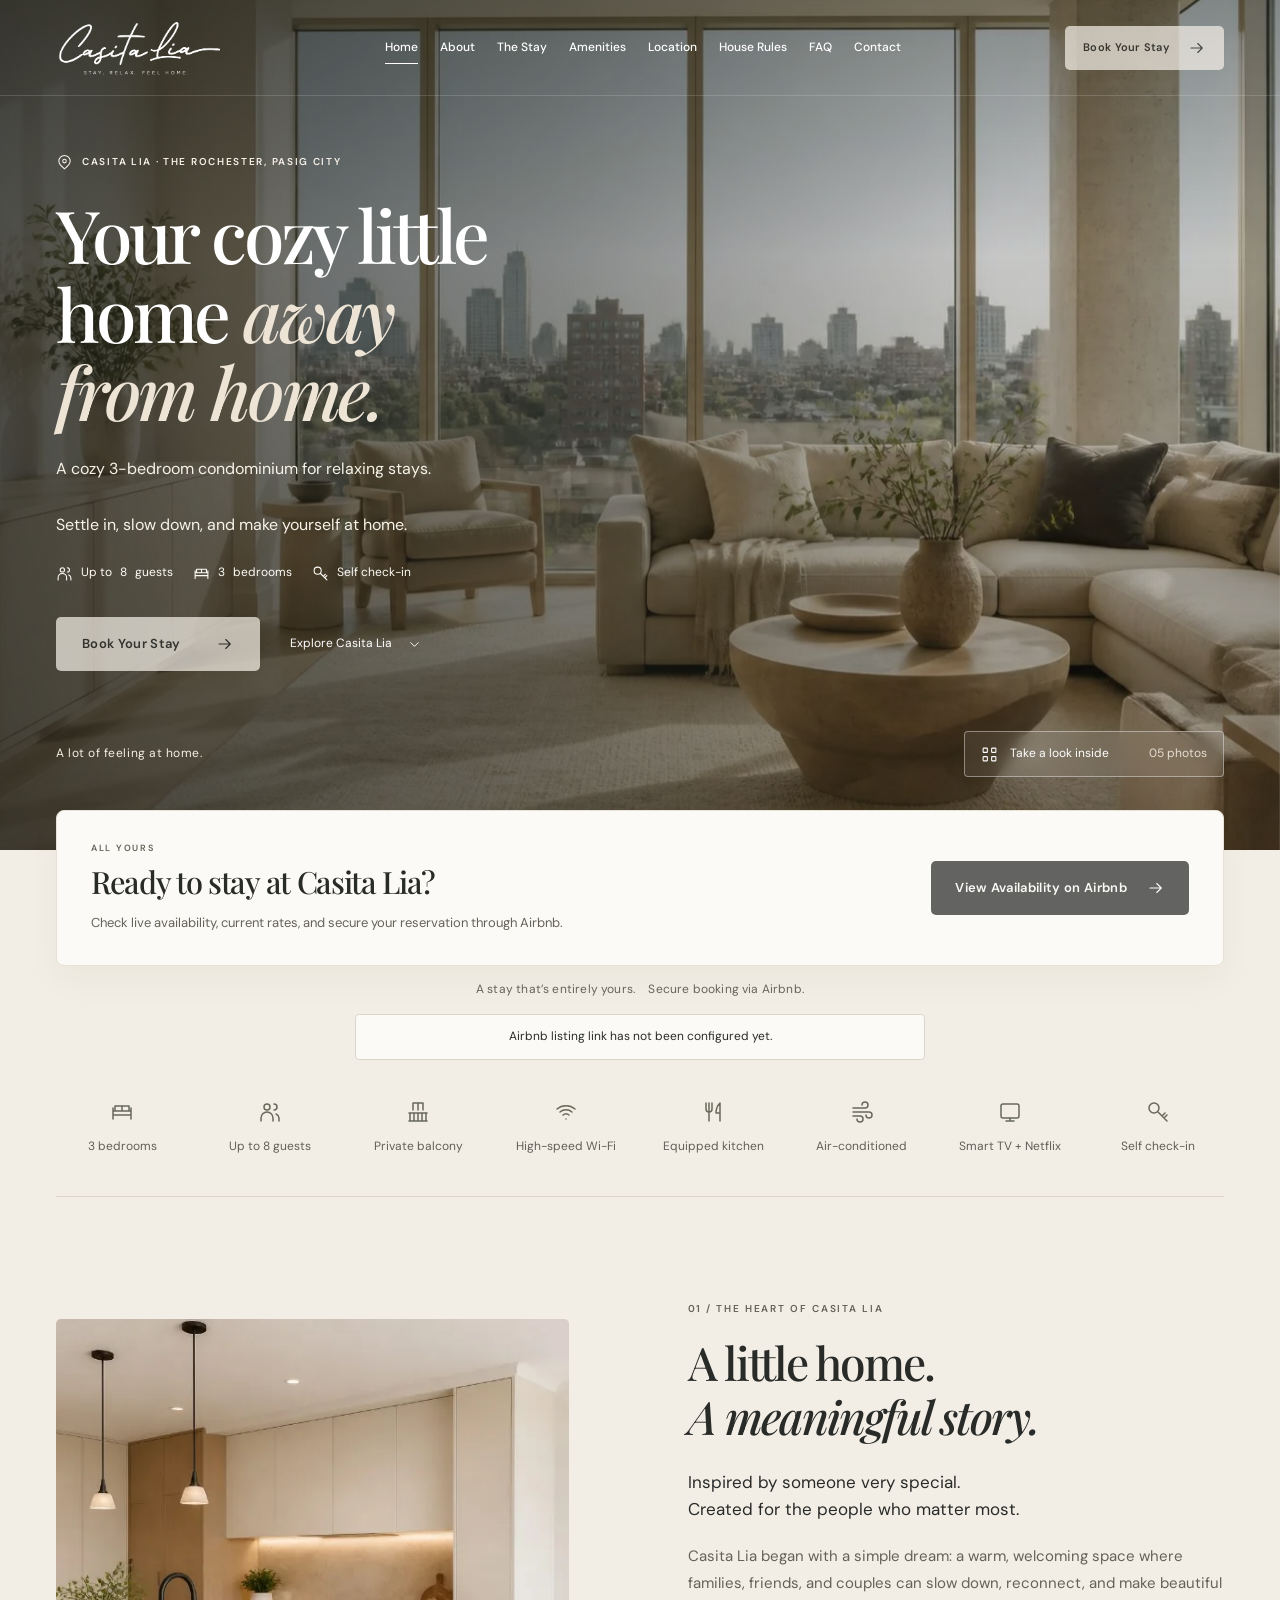
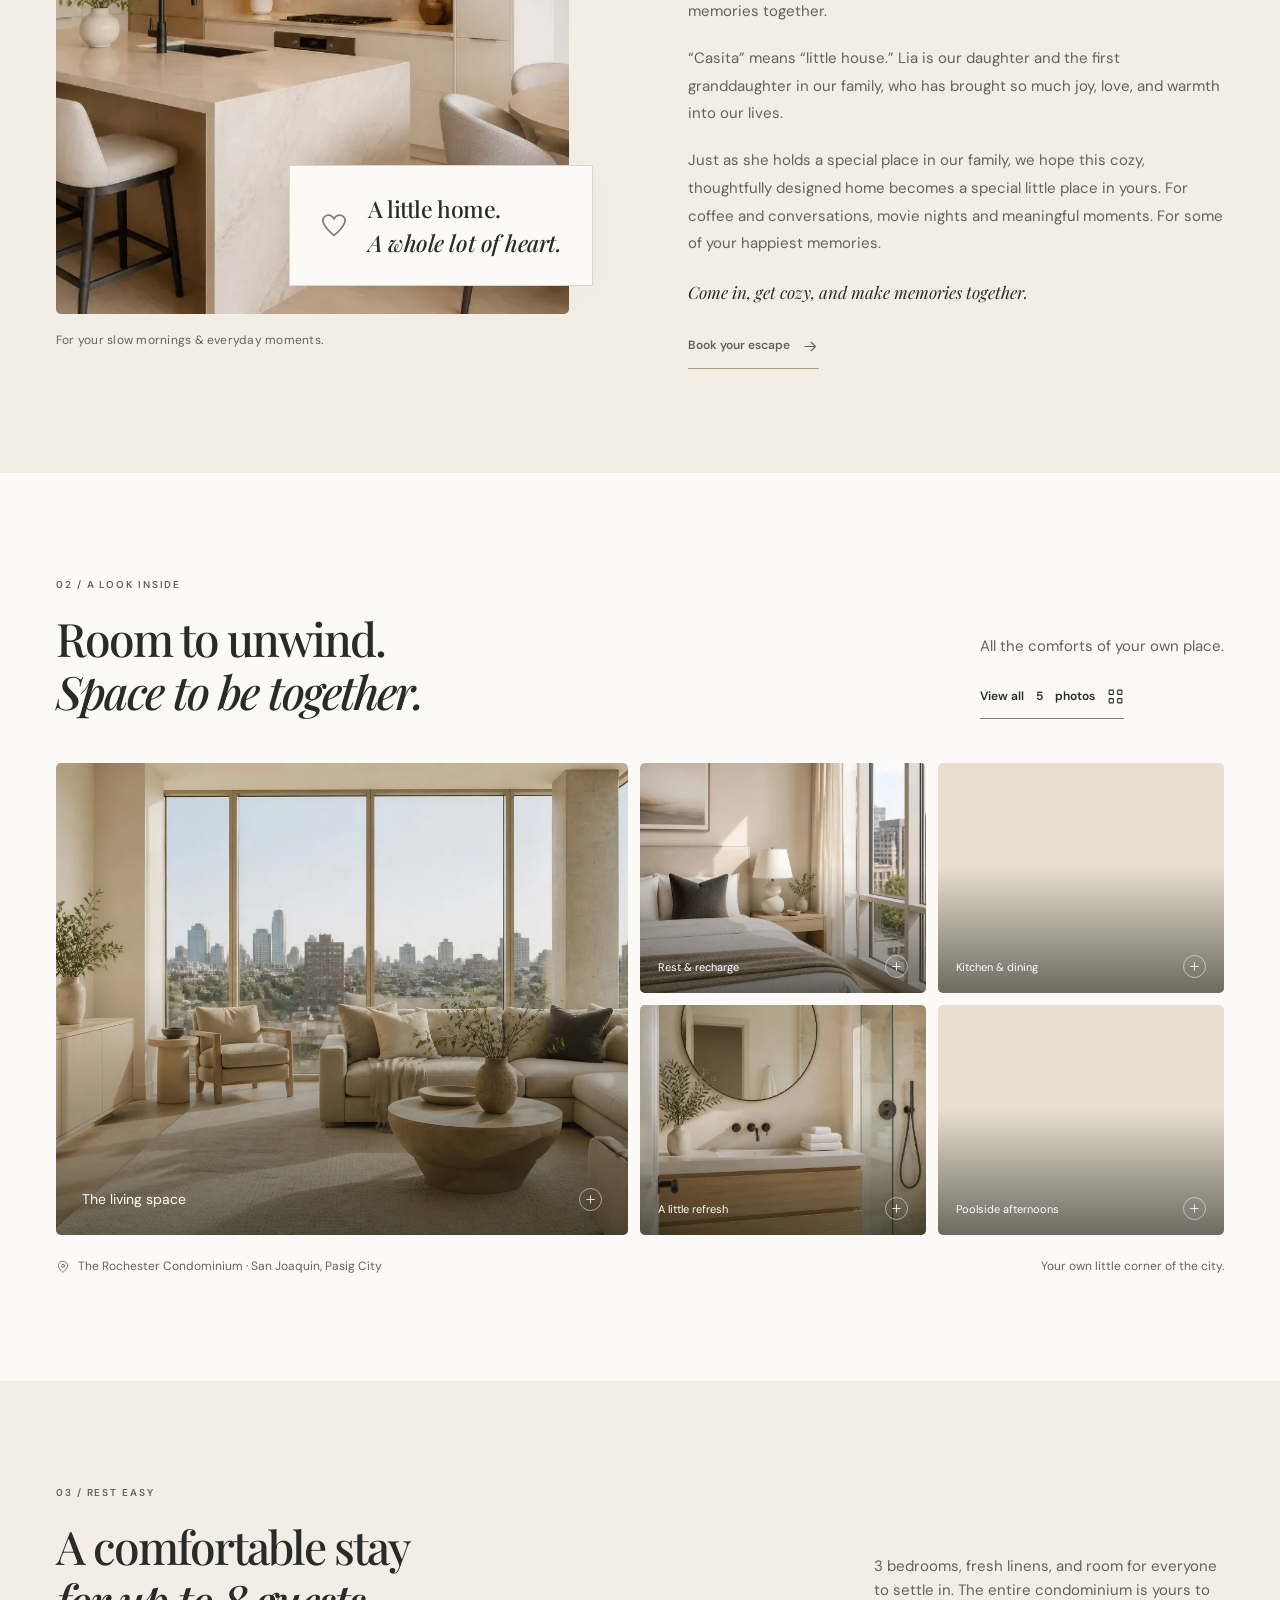
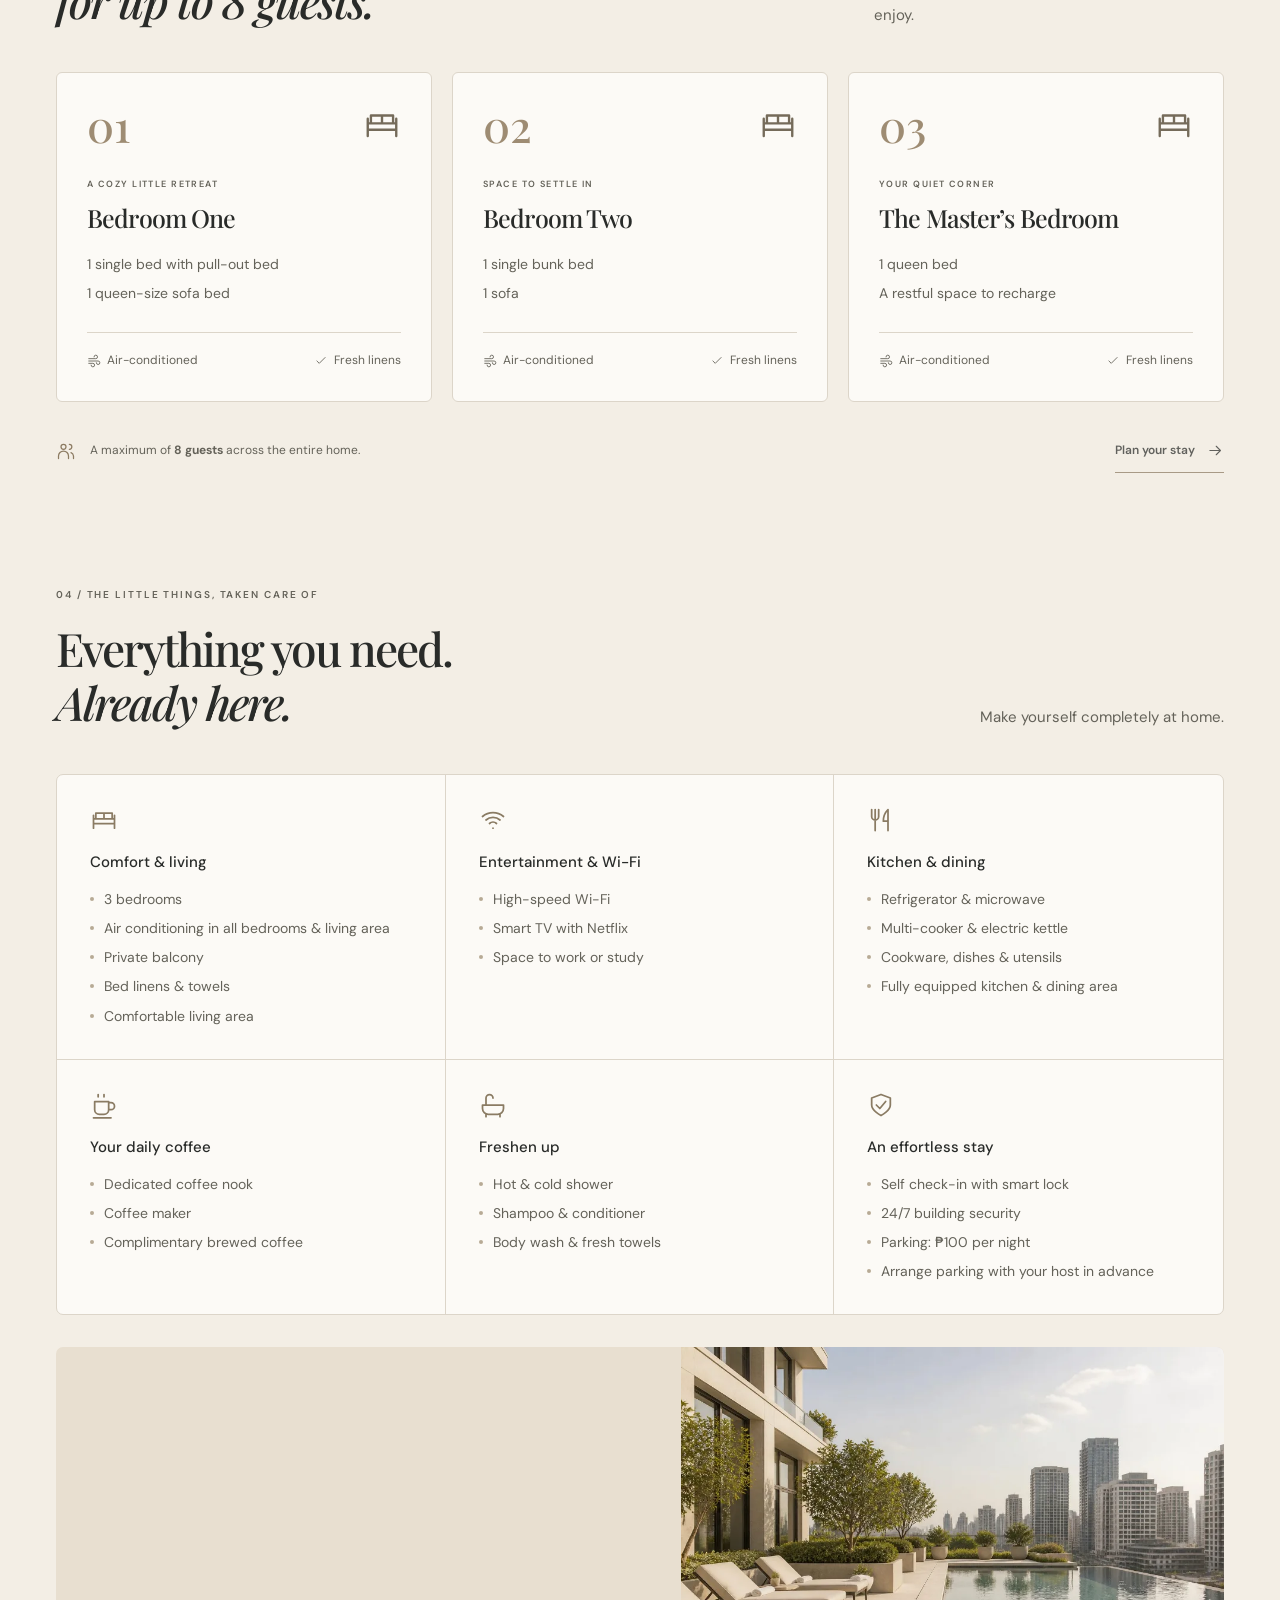
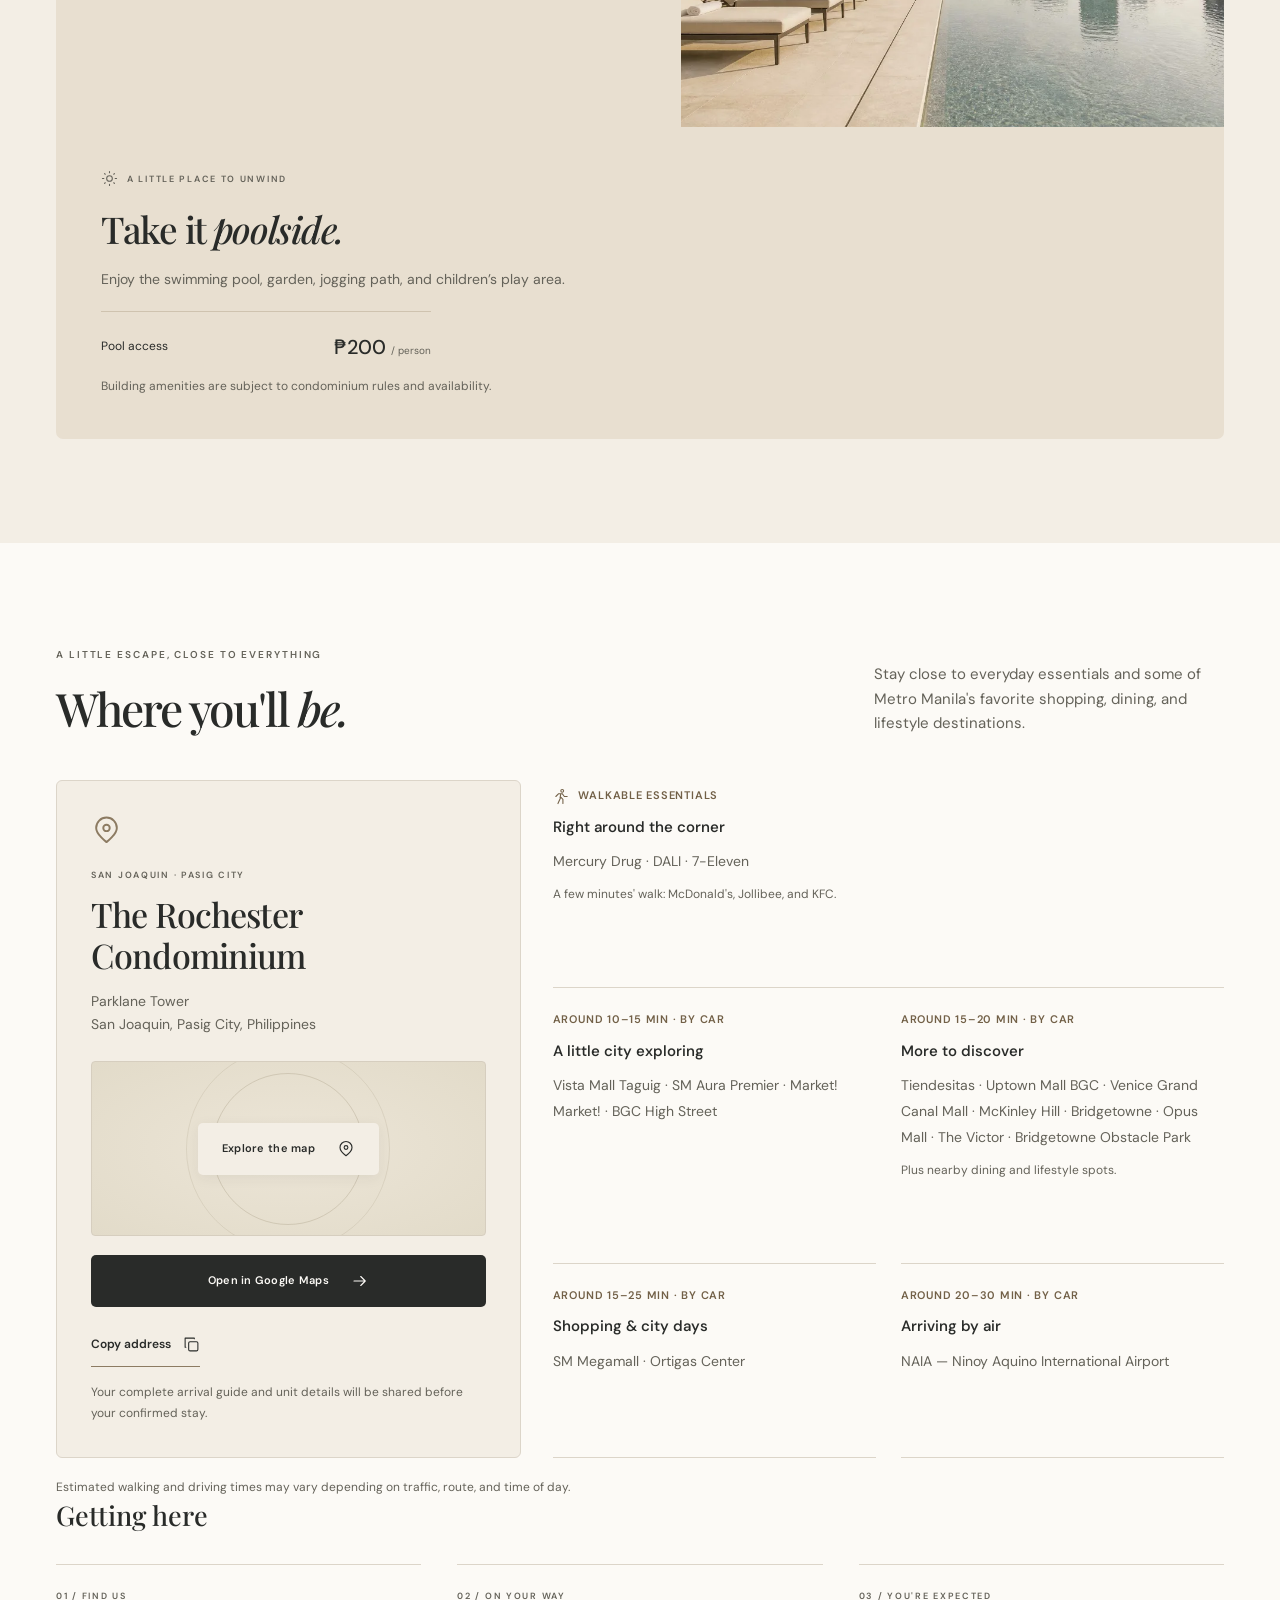
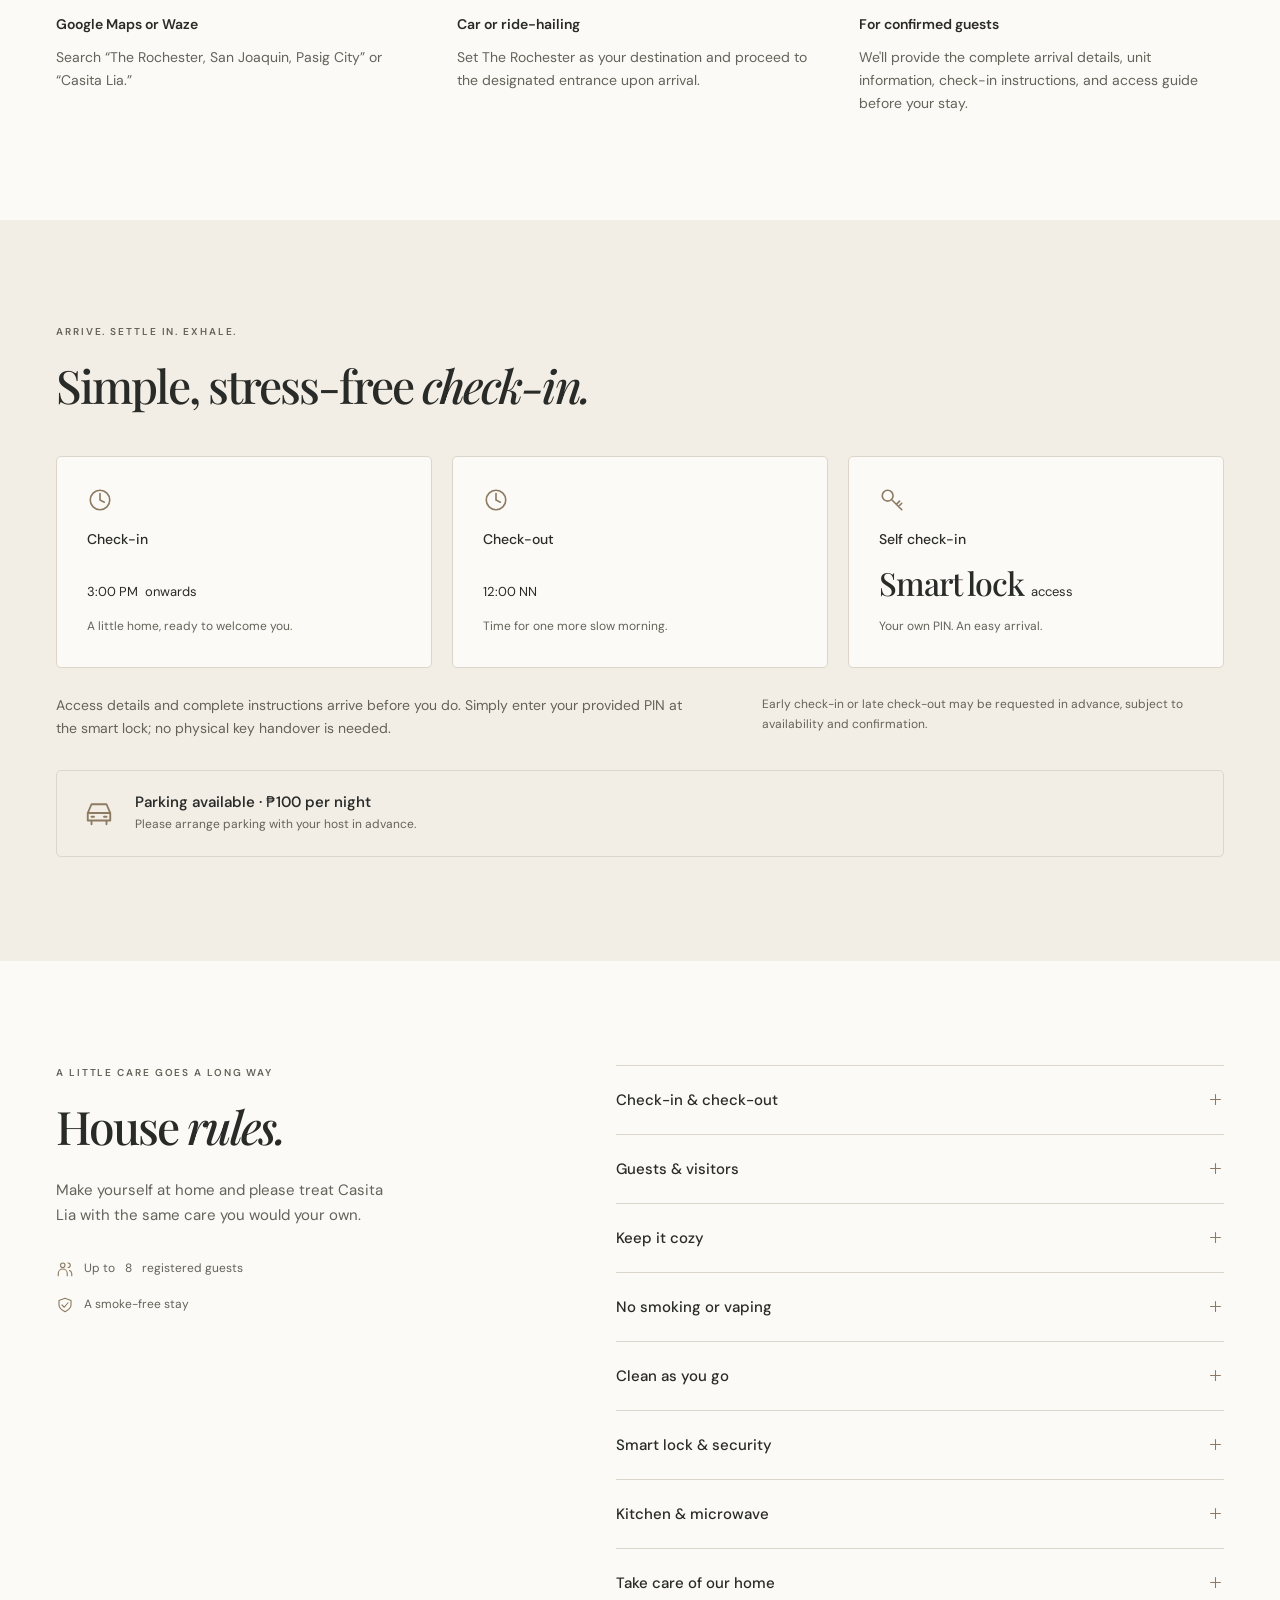
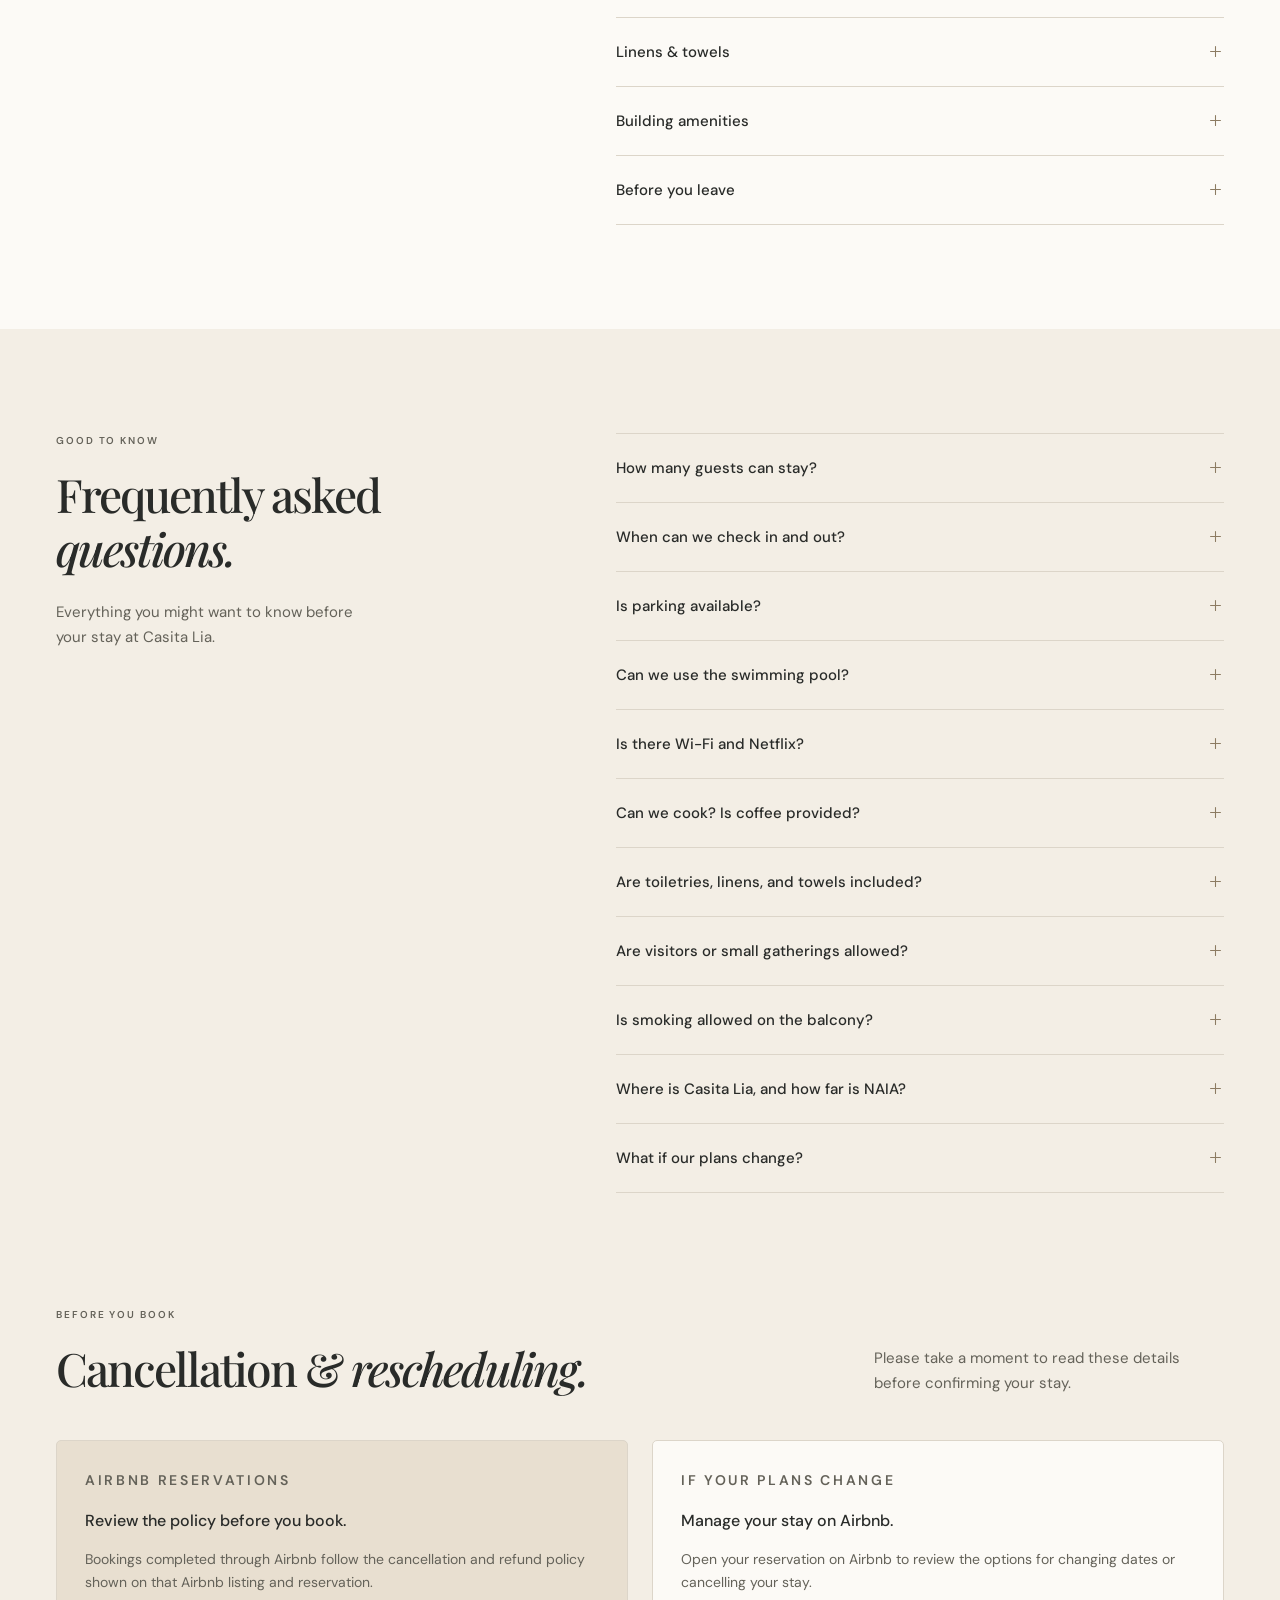
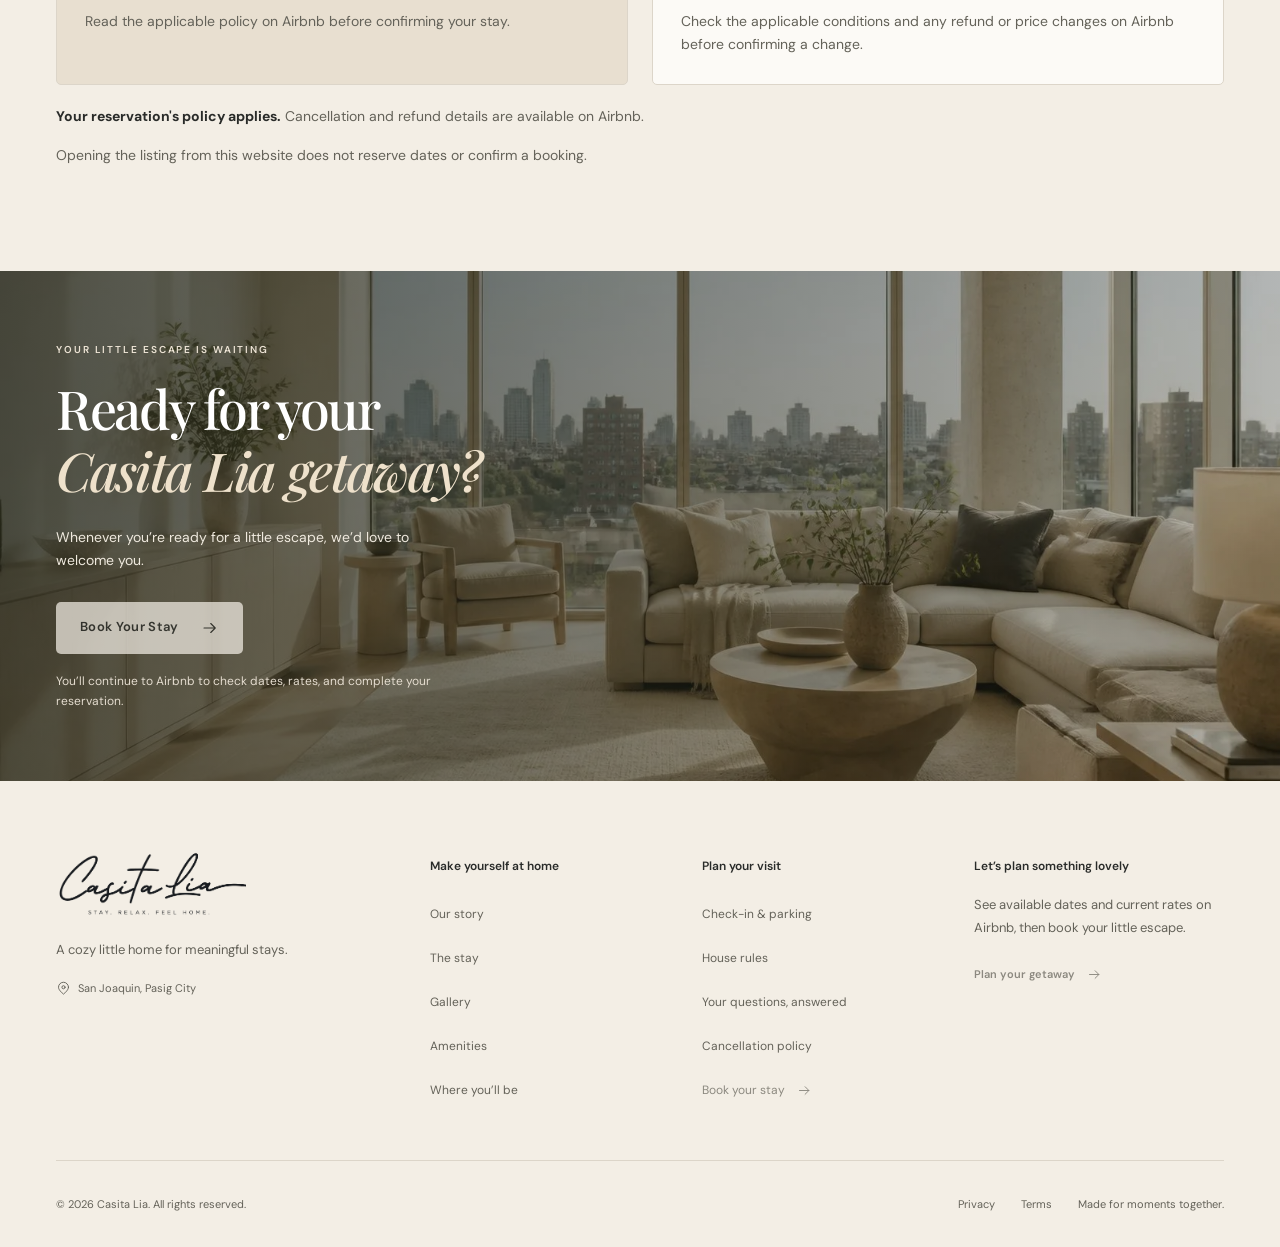
==== index.html @ 00e7bd7d "Add files via upload" ====
<!DOCTYPE html>
<html lang="en">
<head>
<meta charset="UTF-8"/><meta name="viewport" content="width=device-width, initial-scale=1"/><meta name="theme-color" content="#f3eee5"/>
<title>Casita Lia | Cozy 3-Bedroom Stay at The Rochester Pasig</title>
<meta name="description" content="Stay at Casita Lia, a cozy 3-bedroom condominium at The Rochester in San Joaquin, Pasig City. Space for up to 8 guests, a private balcony, and the comforts of home."/>
<meta property="og:title" content="Casita Lia | Your Cozy Little Home Away From Home"/><meta property="og:description" content="A warm 3-bedroom condominium stay for up to 8 guests at The Rochester, San Joaquin, Pasig City."/><meta property="og:type" content="website"/><meta property="og:image" content="assets/images/casita-lia-hero.jpg"/>
<link rel="icon" href="assets/images/casita-lia-wordmark.png" type="image/png"/>
<link rel="preconnect" href="https://fonts.googleapis.com"/><link rel="preconnect" href="https://fonts.gstatic.com" crossorigin/>
<link href="https://fonts.googleapis.com/css2?family=DM+Sans:wght@400;450;500;550;600;650;700&family=Playfair+Display:ital,wght@0,500;0,600;1,500;1,600&display=swap" rel="stylesheet"/>
<link rel="stylesheet" href="styles.css"/>
<meta name="twitter:card" content="summary_large_image"/>
<meta name="twitter:title" content="Casita Lia | Cozy 3-Bedroom Stay at The Rochester Pasig"/>
<meta name="twitter:description" content="A warm 3-bedroom condominium stay for up to 8 guests at The Rochester, San Joaquin, Pasig City."/>
<meta name="twitter:image" content="assets/images/casita-lia-hero.jpg"/>
<meta property="og:image:alt" content="The living space at Casita Lia"/>
<meta name="twitter:image:alt" content="The living space at Casita Lia"/>

<script type="application/json" id="casita-config">
{
  "airbnbURL": "",
  "siteURL": "",
  "parkingPrice": 100,
  "poolPrice": 200,
  "maximumGuests": 8,
  "bedrooms": 3,
  "checkInTime": "15:00",
  "checkOutTime": "12:00"
}
</script>
<script type="application/ld+json" id="lodging-schema">{"@context":"https://schema.org","@type":"LodgingBusiness","name":"Casita Lia","description":"A cozy 3-bedroom vacation condominium for up to 8 guests at The Rochester in Pasig City.","address":{"@type":"PostalAddress","streetAddress":"The Rochester Condominium, Parklane Tower, San Joaquin","addressLocality":"Pasig City","addressRegion":"Metro Manila","addressCountry":"PH"},"checkinTime":"15:00","checkoutTime":"12:00","amenityFeature":[{"@type":"LocationFeatureSpecification","name":"High-speed Wi-Fi","value":true},{"@type":"LocationFeatureSpecification","name":"Air conditioning","value":true},{"@type":"LocationFeatureSpecification","name":"Private balcony","value":true}],"containsPlace":{"@type":"Apartment","name":"Casita Lia","numberOfBedrooms":3,"occupancy":{"@type":"QuantitativeValue","maxValue":8}}}</script>
</head>
<body>
<a class="skip-link" href="#main-content">Skip to content</a>
<svg class="svg-defs" xmlns="http://www.w3.org/2000/svg" aria-hidden="true"><symbol id="icon-arrow" viewBox="0 0 24 24"><path d="M4 12h15m-6-6 6 6-6 6"/></symbol><symbol id="icon-close" viewBox="0 0 24 24"><path d="m6 6 12 12M6 18 18 6"/></symbol><symbol id="icon-menu" viewBox="0 0 24 24"><path d="M4 7h16M4 12h16M4 17h16"/></symbol><symbol id="icon-plus" viewBox="0 0 24 24"><path d="M12 5v14M5 12h14"/></symbol><symbol id="icon-bed" viewBox="0 0 24 24"><path d="M3 19V8m18 11V8M3 15h18M3 11h18M5 11V6h14v5M12 6v5"/></symbol><symbol id="icon-guests" viewBox="0 0 24 24"><circle cx="9" cy="7" r="3"/><path d="M3 21v-3a6 6 0 0 1 12 0v3M16 4a3 3 0 0 1 0 6m2 4a5 5 0 0 1 3 4v3"/></symbol><symbol id="icon-key" viewBox="0 0 24 24"><circle cx="8" cy="8" r="5"/><path d="m12 12 9 9m-5-5 3-3m-1 5 3-3"/></symbol><symbol id="icon-wifi" viewBox="0 0 24 24"><path d="M3 9a14 14 0 0 1 18 0M6 12a9 9 0 0 1 12 0M9 15a4.5 4.5 0 0 1 6 0M12 19h.01"/></symbol><symbol id="icon-pin" viewBox="0 0 24 24"><path d="M20 10c0 5-8 11-8 11S4 15 4 10a8 8 0 1 1 16 0Z"/><circle cx="12" cy="10" r="2.5"/></symbol><symbol id="icon-kitchen" viewBox="0 0 24 24"><path d="M4 3v6a3 3 0 0 0 6 0V3M7 3v18M18 3c-3 3-4 7-4 10h4V3Zm0 10v8"/></symbol><symbol id="icon-air" viewBox="0 0 24 24"><path d="M3 8h12a3 3 0 1 0-3-3M3 12h16a3 3 0 1 1-3 3M3 16h7a3 3 0 1 1-3 3"/></symbol><symbol id="icon-tv" viewBox="0 0 24 24"><rect x="3" y="4" width="18" height="14" rx="2"/><path d="M8 21h8M12 18v3"/></symbol><symbol id="icon-balcony" viewBox="0 0 24 24"><path d="M3 13h18M4 13v8m16-8v8M8 13v8m4-8v8m4-8v8M3 21h18M7 10V3h10v7m-5-7v7"/></symbol><symbol id="icon-coffee" viewBox="0 0 24 24"><path d="M4 9h12v7a4 4 0 0 1-4 4H8a4 4 0 0 1-4-4V9Zm12 1h2a3 3 0 0 1 0 6h-2M7 3v2m5-2v2M3 23h15"/></symbol><symbol id="icon-bath" viewBox="0 0 24 24"><path d="M3 12h18v3a5 5 0 0 1-5 5H8a5 5 0 0 1-5-5v-3ZM6 12V6a3 3 0 0 1 6 0M6 20v2m12-2v2"/></symbol><symbol id="icon-shield" viewBox="0 0 24 24"><path d="m12 3 8 3v6c0 5-8 9-8 9s-8-4-8-9V6l8-3Zm-4 9 3 3 5-6"/></symbol><symbol id="icon-pool" viewBox="0 0 24 24"><path d="M3 17q2 2 4 0 2 2 4 0 2 2 4 0 2 2 6 0M3 21q2 2 4 0 2 2 4 0 2 2 4 0 2 2 6 0M7 13V5a2 2 0 0 1 4 0m3 8V5a2 2 0 0 1 4 0M7 9h7M7 13h7"/></symbol><symbol id="icon-car" viewBox="0 0 24 24"><path d="m3 12 3-7h12l3 7v6H3v-6Zm0 0h18M6 18v3m12-3v3M6 15h2m8 0h2"/></symbol><symbol id="icon-clock" viewBox="0 0 24 24"><circle cx="12" cy="12" r="9"/><path d="M12 6v6l4 2"/></symbol><symbol id="icon-walk" viewBox="0 0 24 24"><circle cx="13" cy="4" r="2"/><path d="m7 22 4-9 3 3v6M4 12l4-4h5l3 4h4M11 8l-1 6"/></symbol><symbol id="icon-grid" viewBox="0 0 24 24"><rect x="3" y="3" width="6" height="6" rx="1"/><rect x="15" y="3" width="6" height="6" rx="1"/><rect x="3" y="15" width="6" height="6" rx="1"/><rect x="15" y="15" width="6" height="6" rx="1"/></symbol><symbol id="icon-check" viewBox="0 0 24 24"><path d="m5 12 4 4L19 6"/></symbol><symbol id="icon-chevron" viewBox="0 0 24 24"><path d="m6 9 6 6 6-6"/></symbol><symbol id="icon-copy" viewBox="0 0 24 24"><rect x="8" y="8" width="13" height="13" rx="2"/><path d="M4 16H3V3h13v1"/></symbol><symbol id="icon-heart" viewBox="0 0 24 24"><path d="M20 4a5 5 0 0 0-8 2 5 5 0 0 0-8-2c-6 5 8 16 8 16S26 9 20 4Z"/></symbol><symbol id="icon-sun" viewBox="0 0 24 24"><circle cx="12" cy="12" r="4"/><path d="M12 2v2m0 16v2M2 12h2m16 0h2M5 5l1 1m12 12 1 1M5 19l1-1M18 6l1-1"/></symbol></svg>
<header class="site-header" id="site-header"><div class="nav-shell container"><a class="brand" href="#home" aria-label="Casita Lia home"><img src="assets/images/casita-lia-wordmark.png" width="180" height="70" alt="Casita Lia — Stay. Relax. Feel Home."/></a><nav class="desktop-nav" aria-label="Primary navigation"><a href="#home">Home</a><a href="#about">About</a><a href="#stay">The Stay</a><a href="#amenities">Amenities</a><a href="#location">Location</a><a href="#house-rules">House Rules</a><a href="#faq">FAQ</a><a href="#contact">Contact</a></nav><a class="button button--dark" data-airbnb-link target="_blank" rel="noopener noreferrer" role="link" tabindex="0" aria-disabled="true" data-analytics="airbnb-booking-click">Book Your Stay<svg class="icon" aria-hidden="true"><use href="#icon-arrow"/></svg></a><button class="menu-toggle icon-button" type="button" aria-label="Open navigation" aria-controls="mobile-menu" aria-expanded="false"><svg class="icon" aria-hidden="true"><use href="#icon-menu"/></svg></button></div></header>
<dialog class="mobile-menu" id="mobile-menu" aria-label="Main navigation"><div class="mobile-menu__top"><img src="assets/images/casita-lia-wordmark.png" width="170" height="67" alt="Casita Lia"/><button class="mobile-menu__close icon-button" type="button" data-close-dialog aria-label="Close navigation"><svg class="icon" aria-hidden="true"><use href="#icon-close"/></svg></button></div><p class="eyebrow">Your little home in Pasig</p><nav aria-label="Mobile navigation"><a href="#home">Home</a><a href="#about">About</a><a href="#stay">The Stay</a><a href="#amenities">Amenities</a><a href="#location">Location</a><a href="#house-rules">House Rules</a><a href="#faq">FAQ</a><a href="#contact">Contact</a></nav><a class="button button--dark" data-airbnb-link target="_blank" rel="noopener noreferrer" role="link" tabindex="0" aria-disabled="true" data-analytics="airbnb-booking-click">Book Your Stay<svg class="icon" aria-hidden="true"><use href="#icon-arrow"/></svg></a><p class="mobile-menu__note"><span data-property="bedrooms">3</span> bedrooms · Up to <span data-property="maximumGuests">8</span> guests · All yours.</p></dialog>
<main id="main-content">
<section class="hero" id="home" aria-labelledby="hero-title"><div class="hero__media"><picture><source type="image/webp" srcset="assets/images/casita-lia-hero-480.webp 480w, assets/images/casita-lia-hero-960.webp 960w, assets/images/casita-lia-hero-full.webp 1672w" sizes="(max-width: 600px) 1400px, 100vw"/><img src="assets/images/casita-lia-hero.jpg" alt="A warm living space with a spacious sofa and sunlit windows" width="1672" height="941" fetchpriority="high"/></picture></div><div class="hero__veil" aria-hidden="true"></div><div class="container hero__content"><p class="eyebrow hero__address"><svg class="icon" aria-hidden="true"><use href="#icon-pin"/></svg> CASITA LIA · THE ROCHESTER, PASIG CITY</p><h1 id="hero-title">Your cozy little<br/>home <em>away<br class="hero__break"/> from home.</em></h1><p class="hero__description">A cozy <span data-property="bedrooms">3</span>-bedroom condominium for relaxing stays.<br class="desktop-break"/> <br>Settle in, slow down, and make yourself at home.</p><div class="hero__highlights"><span><svg class="icon" aria-hidden="true"><use href="#icon-guests"/></svg> Up to <span data-property="maximumGuests">8</span> guests</span><span><svg class="icon" aria-hidden="true"><use href="#icon-bed"/></svg> <span data-property="bedrooms">3</span> bedrooms</span><span><svg class="icon" aria-hidden="true"><use href="#icon-key"/></svg> Self check-in</span></div><div class="hero__actions"><a class="button button--light" data-airbnb-link target="_blank" rel="noopener noreferrer" role="link" tabindex="0" aria-disabled="true" data-analytics="airbnb-booking-click">Book Your Stay<svg class="icon" aria-hidden="true"><use href="#icon-arrow"/></svg></a><a class="hero__explore" href="#about">Explore Casita Lia <svg class="icon" aria-hidden="true"><use href="#icon-chevron"/></svg></a></div></div><div class="container hero__bottom"><span>A lot of feeling at home.</span><button class="hero__photos" type="button" data-open-gallery><svg class="icon" aria-hidden="true"><use href="#icon-grid"/></svg> Take a look inside <span><span data-photo-count="padded">05</span> photos</span></button></div></section>
<section class="booking-strip container" aria-label="Plan your stay">
  <div class="hero-booking-bar" id="hero-booking-bar">
    <div class="booking-strip__copy"><p class="eyebrow">ALL YOURS</p><h2>Ready to stay at Casita Lia?</h2><p>Check live availability, current rates, and secure your reservation through Airbnb.</p></div>
    <a class="button button--dark" data-airbnb-link target="_blank" rel="noopener noreferrer" role="link" tabindex="0" aria-disabled="true" data-analytics="airbnb-booking-click">View Availability on Airbnb <svg class="icon" aria-hidden="true"><use href="#icon-arrow"/></svg></a>
  </div>
  <p class="booking-strip__note">A stay that&#8217;s entirely yours. <span>Secure booking via Airbnb.</span></p>
  <p class="booking-strip__status" id="airbnb-link-status" role="status" hidden></p>
</section>
<section class="quick-facts container" aria-label="Your stay at a glance"><div><svg class="icon" aria-hidden="true"><use href="#icon-bed"/></svg><span><span data-property="bedrooms">3</span> bedrooms</span></div><div><svg class="icon" aria-hidden="true"><use href="#icon-guests"/></svg><span>Up to <span data-property="maximumGuests">8</span> guests</span></div><div><svg class="icon" aria-hidden="true"><use href="#icon-balcony"/></svg><span>Private balcony</span></div><div><svg class="icon" aria-hidden="true"><use href="#icon-wifi"/></svg><span>High-speed Wi-Fi</span></div><div><svg class="icon" aria-hidden="true"><use href="#icon-kitchen"/></svg><span>Equipped kitchen</span></div><div><svg class="icon" aria-hidden="true"><use href="#icon-air"/></svg><span>Air-conditioned</span></div><div><svg class="icon" aria-hidden="true"><use href="#icon-tv"/></svg><span>Smart TV + Netflix</span></div><div><svg class="icon" aria-hidden="true"><use href="#icon-key"/></svg><span>Self check-in</span></div></section>
<section class="section about" id="about" aria-labelledby="about-title"><div class="container about-grid"><div class="about-visual reveal"><picture><source type="image/webp" srcset="assets/images/casita-lia-kitchen-480.webp 480w, assets/images/casita-lia-kitchen-960.webp 960w, assets/images/casita-lia-kitchen-full.webp 1536w" sizes="(max-width: 850px) 90vw, 50vw"/><img src="assets/images/casita-lia-kitchen.jpg" width="1536" height="1024" alt="A warm kitchen and dining nook, ready for shared meals and morning coffee" loading="lazy"/></picture><div class="about-visual__note"><svg class="icon" aria-hidden="true"><use href="#icon-heart"/></svg><span>A little home.<br/><em>A whole lot of heart.</em></span></div><p class="photo-caption">For your slow mornings &amp; everyday moments.</p></div><div class="about-copy reveal"><p class="eyebrow">01 / THE HEART OF CASITA LIA</p><h2 id="about-title">A little home.<br/><em>A meaningful story.</em></h2><p class="about-copy__lead">Inspired by someone very special.<br/>Created for the people who matter most.</p><p>Casita Lia began with a simple dream: a warm, welcoming space where families, friends, and couples can slow down, reconnect, and make beautiful memories together.</p><p>“Casita” means “little house.” Lia is our daughter and the first granddaughter in our family, who has brought so much joy, love, and warmth into our lives.</p><p>Just as she holds a special place in our family, we hope this cozy, thoughtfully designed home becomes a special little place in yours. For coffee and conversations, movie nights and meaningful moments. For some of your happiest memories.</p><p class="about-copy__welcome">Come in, get cozy, and make memories together.</p><a class="text-link" data-airbnb-link target="_blank" rel="noopener noreferrer" role="link" tabindex="0" aria-disabled="true" data-analytics="airbnb-booking-click">Book your escape <svg class="icon" aria-hidden="true"><use href="#icon-arrow"/></svg></a></div></div></section>
<section class="section gallery-section" id="gallery" aria-labelledby="gallery-title"><div class="container"><div class="section-heading section-heading--split reveal"><div><p class="eyebrow">02 / A LOOK INSIDE</p><h2 id="gallery-title">Room to unwind.<br/><em>Space to be together.</em></h2></div><div class="section-heading__aside"><p>All the comforts of your own place.</p><button class="text-link" type="button" data-open-gallery>View all <span data-photo-count>5</span> photos <svg class="icon" aria-hidden="true"><use href="#icon-grid"/></svg></button></div></div><div class="gallery-grid reveal"><button class="gallery-item gallery-item--0" type="button" data-gallery-index="0" aria-label="Open photo: The living space"><picture><source type="image/webp" srcset="assets/images/casita-lia-hero-480.webp 480w, assets/images/casita-lia-hero-960.webp 960w, assets/images/casita-lia-hero-full.webp 1672w" sizes="(max-width: 600px) 90vw, 50vw"/><img src="assets/images/casita-lia-hero.jpg" alt="A bright living area with a sofa and wide windows" width="1672" height="941" loading="lazy"/></picture><span class="gallery-item__label">The living space<svg class="icon" aria-hidden="true"><use href="#icon-plus"/></svg></span></button><button class="gallery-item gallery-item--1" type="button" data-gallery-index="1" aria-label="Open photo: Rest & recharge"><picture><source type="image/webp" srcset="assets/images/casita-lia-bedroom-480.webp 480w, assets/images/casita-lia-bedroom-960.webp 960w, assets/images/casita-lia-bedroom-full.webp 1122w" sizes="(max-width: 600px) 45vw, 25vw"/><img src="assets/images/casita-lia-bedroom.jpg" alt="A bedroom with soft neutral tones and fresh white linens" width="1122" height="1402" loading="lazy"/></picture><span class="gallery-item__label">Rest & recharge<svg class="icon" aria-hidden="true"><use href="#icon-plus"/></svg></span></button><button class="gallery-item gallery-item--2" type="button" data-gallery-index="2" aria-label="Open photo: Kitchen & dining"><picture><source type="image/webp" srcset="assets/images/casita-lia-kitchen-480.webp 480w, assets/images/casita-lia-kitchen-960.webp 960w, assets/images/casita-lia-kitchen-full.webp 1536w" sizes="(max-width: 600px) 45vw, 25vw"/><img src="assets/images/casita-lia-kitchen.jpg" alt="An inviting kitchen and dining area with warm wood finishes" width="1536" height="1024" loading="lazy"/></picture><span class="gallery-item__label">Kitchen & dining<svg class="icon" aria-hidden="true"><use href="#icon-plus"/></svg></span></button><button class="gallery-item gallery-item--3" type="button" data-gallery-index="3" aria-label="Open photo: A little refresh"><picture><source type="image/webp" srcset="assets/images/casita-lia-bathroom-480.webp 480w, assets/images/casita-lia-bathroom-960.webp 960w, assets/images/casita-lia-bathroom-full.webp 1122w" sizes="(max-width: 600px) 45vw, 25vw"/><img src="assets/images/casita-lia-bathroom.jpg" alt="A bathroom with a walk-in shower and floating vanity" width="1122" height="1402" loading="lazy"/></picture><span class="gallery-item__label">A little refresh<svg class="icon" aria-hidden="true"><use href="#icon-plus"/></svg></span></button><button class="gallery-item gallery-item--4" type="button" data-gallery-index="4" aria-label="Open photo: Poolside afternoons"><picture><source type="image/webp" srcset="assets/images/casita-lia-pool-480.webp 480w, assets/images/casita-lia-pool-960.webp 960w, assets/images/casita-lia-pool-full.webp 1536w" sizes="(max-width: 600px) 45vw, 25vw"/><img src="assets/images/casita-lia-pool.jpg" alt="The condominium pool and lounge area" width="1536" height="1024" loading="lazy"/></picture><span class="gallery-item__label">Poolside afternoons<svg class="icon" aria-hidden="true"><use href="#icon-plus"/></svg></span></button></div><div class="gallery-footnote"><span><svg class="icon" aria-hidden="true"><use href="#icon-pin"/></svg> The Rochester Condominium · San Joaquin, Pasig City</span><span>Your own little corner of the city.</span></div></div></section>
<section class="section sleeping" id="stay" aria-labelledby="stay-title"><div class="container"><div class="section-heading section-heading--split reveal"><div><p class="eyebrow">03 / REST EASY</p><h2 id="stay-title">A comfortable stay<br/><em>for up to <span data-property="maximumGuests">8</span> guests.</em></h2></div><p><span data-property="bedrooms">3</span> bedrooms, fresh linens, and room for everyone to settle in. The entire condominium is yours to enjoy.</p></div><div class="bedroom-grid"><article class="bedroom-card reveal"><div class="bedroom-card__top"><span>01</span><svg class="icon" aria-hidden="true"><use href="#icon-bed"/></svg></div><p class="eyebrow">A COZY LITTLE RETREAT</p><h3>Bedroom One</h3><ul><li>1 single bed with pull-out bed</li><li>1 queen-size sofa bed</li></ul><div class="bedroom-card__footer"><svg class="icon" aria-hidden="true"><use href="#icon-air"/></svg> Air-conditioned <svg class="icon" aria-hidden="true"><use href="#icon-check"/></svg> Fresh linens</div></article><article class="bedroom-card reveal"><div class="bedroom-card__top"><span>02</span><svg class="icon" aria-hidden="true"><use href="#icon-bed"/></svg></div><p class="eyebrow">SPACE TO SETTLE IN</p><h3>Bedroom Two</h3><ul><li>1 single bunk bed</li><li>1 sofa</li></ul><div class="bedroom-card__footer"><svg class="icon" aria-hidden="true"><use href="#icon-air"/></svg> Air-conditioned <svg class="icon" aria-hidden="true"><use href="#icon-check"/></svg> Fresh linens</div></article><article class="bedroom-card reveal"><div class="bedroom-card__top"><span>03</span><svg class="icon" aria-hidden="true"><use href="#icon-bed"/></svg></div><p class="eyebrow">YOUR QUIET CORNER</p><h3>The Master’s Bedroom</h3><ul><li>1 queen bed</li><li>A restful space to recharge</li></ul><div class="bedroom-card__footer"><svg class="icon" aria-hidden="true"><use href="#icon-air"/></svg> Air-conditioned <svg class="icon" aria-hidden="true"><use href="#icon-check"/></svg> Fresh linens</div></article></div><div class="stay-note"><svg class="icon" aria-hidden="true"><use href="#icon-guests"/></svg><p>A maximum of <strong><span data-property="maximumGuests">8</span> guests</strong> across the entire home.</p><a class="text-link" data-airbnb-link target="_blank" rel="noopener noreferrer" role="link" tabindex="0" aria-disabled="true" data-analytics="airbnb-booking-click">Plan your stay <svg class="icon" aria-hidden="true"><use href="#icon-arrow"/></svg></a></div></div></section>
<section class="section amenities" id="amenities" aria-labelledby="amenities-title"><div class="container"><div class="section-heading section-heading--split reveal"><div><p class="eyebrow">04 / THE LITTLE THINGS, TAKEN CARE OF</p><h2 id="amenities-title">Everything you need.<br/><em>Already here.</em></h2></div><p>Make yourself completely at home.</p></div><div class="amenity-grid"><article class="amenity-card reveal"><svg class="icon" aria-hidden="true"><use href="#icon-bed"/></svg><h3>Comfort & living</h3><ul><li><span data-property="bedrooms">3</span> bedrooms</li><li>Air conditioning in all bedrooms & living area</li><li>Private balcony</li><li>Bed linens & towels</li><li>Comfortable living area</li></ul></article><article class="amenity-card reveal"><svg class="icon" aria-hidden="true"><use href="#icon-wifi"/></svg><h3>Entertainment & Wi-Fi</h3><ul><li>High-speed Wi-Fi</li><li>Smart TV with Netflix</li><li>Space to work or study</li></ul></article><article class="amenity-card reveal"><svg class="icon" aria-hidden="true"><use href="#icon-kitchen"/></svg><h3>Kitchen & dining</h3><ul><li>Refrigerator & microwave</li><li>Multi-cooker & electric kettle</li><li>Cookware, dishes & utensils</li><li>Fully equipped kitchen & dining area</li></ul></article><article class="amenity-card reveal"><svg class="icon" aria-hidden="true"><use href="#icon-coffee"/></svg><h3>Your daily coffee</h3><ul><li>Dedicated coffee nook</li><li>Coffee maker</li><li>Complimentary brewed coffee</li></ul></article><article class="amenity-card reveal"><svg class="icon" aria-hidden="true"><use href="#icon-bath"/></svg><h3>Freshen up</h3><ul><li>Hot & cold shower</li><li>Shampoo & conditioner</li><li>Body wash & fresh towels</li></ul></article><article class="amenity-card reveal"><svg class="icon" aria-hidden="true"><use href="#icon-shield"/></svg><h3>An effortless stay</h3><ul><li>Self check-in with smart lock</li><li>24/7 building security</li><li>Parking: <span data-property="parkingPrice">₱100</span> per night</li><li>Arrange parking with your host in advance</li></ul></article></div><div class="pool-feature reveal"><picture><source type="image/webp" srcset="assets/images/casita-lia-pool-480.webp 480w, assets/images/casita-lia-pool-960.webp 960w, assets/images/casita-lia-pool-full.webp 1536w" sizes="(max-width: 850px) 90vw, 50vw"/><img src="assets/images/casita-lia-pool.jpg" alt="The condominium swimming pool and landscaped lounge area" width="1536" height="1024" loading="lazy"/></picture><div class="pool-feature__content"><p class="eyebrow"><svg class="icon" aria-hidden="true"><use href="#icon-sun"/></svg> A LITTLE PLACE TO UNWIND</p><h3>Take it <em>poolside.</em></h3><p>Enjoy the swimming pool, garden, jogging path, and children’s play area.</p><span class="pool-price">Pool access <strong><span data-property="poolPrice">₱200</span> <small>/ person</small></strong></span><p class="section-note">Building amenities are subject to condominium rules and availability.</p></div></div></div></section>

      <section class="section location" id="location" aria-labelledby="location-title">
        <div class="container">
          <div class="section-heading section-heading--split reveal">
            <div><p class="eyebrow">A little escape, close to everything</p><h2 id="location-title">Where you'll <em>be.</em></h2></div>
            <p>Stay close to everyday essentials and some of Metro Manila's favorite shopping, dining, and lifestyle destinations.</p>
          </div>
          <div class="location-grid">
            <div class="location-card reveal">
              <svg class="icon" aria-hidden="true"><use href="#icon-pin" /></svg>
              <p class="eyebrow">San Joaquin · Pasig City</p>
              <h3>The Rochester<br />Condominium</h3>
              <p class="location-card__address">Parklane Tower<br />San Joaquin, Pasig City, Philippines</p>
              <div class="location-card__map" id="map-container"><button class="button button--light" type="button" data-load-map>Explore the map <svg class="icon" aria-hidden="true"><use href="#icon-pin" /></svg></button></div>
              <div class="location-card__actions"><button class="text-link copy-address" type="button" data-copy-address data-address="The Rochester Condominium, Parklane Tower, San Joaquin, Pasig City">Copy address <svg class="icon" aria-hidden="true"><use href="#icon-copy"/></svg></button><a class="button button--dark" href="https://www.google.com/maps/search/?api=1&amp;query=The%20Rochester%20Condominium%20San%20Joaquin%20Pasig%20City" target="_blank" rel="noopener noreferrer">Open in Google Maps <svg class="icon" aria-hidden="true"><use href="#icon-arrow" /></svg></a></div>
              <p class="section-note">Your complete arrival guide and unit details will be shared before your confirmed stay.</p>
            </div>
            <div class="nearby-grid reveal">
              <article class="nearby-card">
                <p class="nearby-card__time"><svg class="icon" aria-hidden="true"><use href="#icon-walk" /></svg> Walkable essentials</p>
                <h3>Right around the corner</h3>
                <p>Mercury Drug · DALI · 7-Eleven</p>
                <p class="section-note">A few minutes' walk: McDonald's, Jollibee, and KFC.</p>
              </article>
              <article class="nearby-card">
                <p class="nearby-card__time">Around 10–15 min · by car</p>
                <h3>A little city exploring</h3>
                <p>Vista Mall Taguig · SM Aura Premier · Market! Market! · BGC High Street</p>
              </article>
              <article class="nearby-card">
                <p class="nearby-card__time">Around 15–20 min · by car</p>
                <h3>More to discover</h3>
                <p>Tiendesitas · Uptown Mall BGC · Venice Grand Canal Mall · McKinley Hill · Bridgetowne · Opus Mall · The Victor · Bridgetowne Obstacle Park</p>
                <p class="section-note">Plus nearby dining and lifestyle spots.</p>
              </article>
              <article class="nearby-card">
                <p class="nearby-card__time">Around 15–25 min · by car</p>
                <h3>Shopping &amp; city days</h3>
                <p>SM Megamall · Ortigas Center</p>
              </article>
              <article class="nearby-card nearby-card--airport">
                <p class="nearby-card__time">Around 20–30 min · by car</p>
                <h3>Arriving by air</h3>
                <p>NAIA — Ninoy Aquino International Airport</p>
              </article>
            </div>
          </div>
          <p class="section-note location-disclaimer">Estimated walking and driving times may vary depending on traffic, route, and time of day.</p>
          <div class="getting-here reveal">
            <h3>Getting here</h3>
            <div class="getting-here__grid">
              <div><p class="eyebrow">01 / Find us</p><h4>Google Maps or Waze</h4><p>Search “The Rochester, San Joaquin, Pasig City” or “Casita Lia.”</p></div>
              <div><p class="eyebrow">02 / On your way</p><h4>Car or ride-hailing</h4><p>Set The Rochester as your destination and proceed to the designated entrance upon arrival.</p></div>
              <div><p class="eyebrow">03 / You're expected</p><h4>For confirmed guests</h4><p>We'll provide the complete arrival details, unit information, check-in instructions, and access guide before your stay.</p></div>
            </div>
          </div>
        </div>
      </section>

      <section class="section check-in" id="check-in" aria-labelledby="check-in-title">
        <div class="container">
          <div class="section-heading reveal"><p class="eyebrow">Arrive. Settle in. Exhale.</p><h2 id="check-in-title">Simple, stress-free <em>check-in.</em></h2></div>
          <div class="arrival-grid reveal">
            <article class="info-card arrival-card"><svg class="icon" aria-hidden="true"><use href="#icon-clock" /></svg><h3>Check-in</h3><p class="arrival-card__value"><span data-property="checkInTime">3:00 PM</span> <span>onwards</span></p><p>A little home, ready to welcome you.</p></article>
            <article class="info-card arrival-card"><svg class="icon" aria-hidden="true"><use href="#icon-clock" /></svg><h3>Check-out</h3><p class="arrival-card__value"><span data-property="checkOutTime">12:00 NN</span></p><p>Time for one more slow morning.</p></article>
            <article class="info-card arrival-card"><svg class="icon" aria-hidden="true"><use href="#icon-key" /></svg><h3>Self check-in</h3><p class="arrival-card__value">Smart lock <span>access</span></p><p>Your own PIN. An easy arrival.</p></article>
          </div>
          <div class="arrival-note">
            <p>Access details and complete instructions arrive before you do. Simply enter your provided PIN at the smart lock; no physical key handover is needed.</p>
            <p class="section-note">Early check-in or late check-out may be requested in advance, subject to availability and confirmation.</p>
          </div>
          <aside class="parking-card"><svg class="icon" aria-hidden="true"><use href="#icon-car" /></svg><div><h3>Parking available · <span data-property="parkingPrice">₱100</span> per night</h3><p>Please arrange parking with your host in advance.</p></div></aside>
        </div>
      </section>

      <section class="section house-rules" id="house-rules" aria-labelledby="rules-title">
        <div class="container rules-layout">
          <div class="section-intro reveal"><p class="eyebrow">A little care goes a long way</p><h2 id="rules-title">House <em>rules.</em></h2><p>Make yourself at home and please treat Casita Lia with the same care you would your own.</p><div class="rules-summary"><p><svg class="icon" aria-hidden="true"><use href="#icon-guests" /></svg> Up to <span data-property="maximumGuests">8</span> registered guests</p><p><svg class="icon" aria-hidden="true"><use href="#icon-shield" /></svg> A smoke-free stay</p></div></div>
          <div class="accordion reveal">
            <details><summary>Check-in &amp; check-out <svg class="icon" aria-hidden="true"><use href="#icon-plus" /></svg></summary><div class="accordion__body"><p>Check-in is from <strong><span data-property="checkInTime">3:00 PM</span></strong>; check-out is at <strong><span data-property="checkOutTime">12:00 NN</span></strong>. Early check-in and late check-out require prior approval and are subject to availability.</p></div></details>
            <details><summary>Guests &amp; visitors <svg class="icon" aria-hidden="true"><use href="#icon-plus" /></svg></summary><div class="accordion__body"><ul><li>Maximum of <span data-property="maximumGuests">8</span> guests.</li><li>Only registered guests may stay overnight.</li><li>Inform the host in advance about visitors.</li><li>Parties and large gatherings are not allowed.</li></ul><p>Small, intimate gatherings may be permitted when the guest limit and noise policies are respected. Please discuss your plans with the host beforehand.</p></div></details>
            <details><summary>Keep it cozy <svg class="icon" aria-hidden="true"><use href="#icon-plus" /></svg></summary><div class="accordion__body"><p>Keep noise at a respectful level, especially in the evening. Please be considerate of neighbors and other condominium residents.</p></div></details>
            <details><summary>No smoking or vaping <svg class="icon" aria-hidden="true"><use href="#icon-plus" /></svg></summary><div class="accordion__body"><p>Smoking and vaping are prohibited inside the unit and on the balcony.</p></div></details>
            <details><summary>Clean as you go <svg class="icon" aria-hidden="true"><use href="#icon-plus" /></svg></summary><div class="accordion__body"><p>Please wash used dishes, dispose of trash properly, and keep the space reasonably tidy. No deep cleaning is required.</p></div></details>
            <details><summary>Smart lock &amp; security <svg class="icon" aria-hidden="true"><use href="#icon-plus" /></svg></summary><div class="accordion__body"><ol><li>Read the access guide and check-in instructions sent before your arrival.</li><li>Use the PIN provided by the host to enter through the smart lock.</li><li>Keep your access details private and make sure the door is securely locked whenever you leave.</li><li>Contact the host if you need help with access.</li></ol><p>The building has 24/7 security. Complete instructions specific to the lock will be included in your guest access guide.</p></div></details>
            <details><summary>Kitchen &amp; microwave <svg class="icon" aria-hidden="true"><use href="#icon-plus" /></svg></summary><div class="accordion__body"><p>Cooking is welcome in the fully equipped kitchen.</p><p><strong>Brown plates, bowls, and glasses are not microwave-safe.</strong> For the microwave, use only the designated plastic microwave-safe dishes stored in the upper cabinet.</p></div></details>
            <details><summary>Take care of our home <svg class="icon" aria-hidden="true"><use href="#icon-plus" /></svg></summary><div class="accordion__body"><p>Please handle furniture, appliances, décor, linens, and other items with care. Damage, missing items, or excessive cleaning may result in additional charges.</p></div></details>
            <details><summary>Linens &amp; towels <svg class="icon" aria-hidden="true"><use href="#icon-plus" /></svg></summary><div class="accordion__body"><p>Please do not use white towels or linens for makeup, spills, or shoes. Stained white linens requiring special cleaning may be subject to a <strong>₱200 cleaning fee</strong>.</p></div></details>
            <details><summary>Building amenities <svg class="icon" aria-hidden="true"><use href="#icon-plus" /></svg></summary><div class="accordion__body"><p>Swimming pool access is <strong><span data-property="poolPrice">₱200</span> per person</strong>. Building amenities remain subject to condominium rules and availability.</p></div></details>
            <details><summary>Before you leave <svg class="icon" aria-hidden="true"><use href="#icon-plus" /></svg></summary><div class="accordion__body"><ul><li>Switch off lights, air conditioners, and appliances.</li><li>Wash used kitchenware and dispose of trash.</li><li>Check that you have all your personal belongings.</li><li>Secure the smart lock before leaving.</li></ul></div></details>
          </div>
        </div>
      </section>

      <section class="section faq" id="faq" aria-labelledby="faq-title">
        <div class="container faq-layout">
          <div class="section-intro reveal"><p class="eyebrow">Good to know</p><h2 id="faq-title">Frequently asked <em>questions.</em></h2><p>Everything you might want to know before your stay at Casita Lia.</p></div>
          <div class="accordion reveal">
            <details><summary>How many guests can stay? <svg class="icon" aria-hidden="true"><use href="#icon-plus" /></svg></summary><div class="accordion__body"><p>Casita Lia accommodates up to <strong><span data-property="maximumGuests">8</span> guests across <span data-property="bedrooms">3</span> bedrooms</strong>. All <span data-property="bedrooms">3</span> bedrooms and the living room are air-conditioned, and the unit has a private balcony.</p></div></details>
            <details><summary>When can we check in and out? <svg class="icon" aria-hidden="true"><use href="#icon-plus" /></svg></summary><div class="accordion__body"><p>Check-in is from <strong><span data-property="checkInTime">3:00 PM</span></strong> and check-out is at <strong><span data-property="checkOutTime">12:00 NN</span></strong>. Self check-in is available through a smart lock; your PIN and access instructions will be sent before arrival. Early check-in and late check-out require advance confirmation and depend on availability.</p></div></details>
            <details><summary>Is parking available? <svg class="icon" aria-hidden="true"><use href="#icon-plus" /></svg></summary><div class="accordion__body"><p>Yes. Parking is <strong><span data-property="parkingPrice">₱100</span> per night</strong> and should be arranged with your host in advance.</p></div></details>
            <details><summary>Can we use the swimming pool? <svg class="icon" aria-hidden="true"><use href="#icon-plus" /></svg></summary><div class="accordion__body"><p>Yes. Pool access is <strong><span data-property="poolPrice">₱200</span> per person</strong>, subject to condominium rules and availability.</p></div></details>
            <details><summary>Is there Wi-Fi and Netflix? <svg class="icon" aria-hidden="true"><use href="#icon-plus" /></svg></summary><div class="accordion__body"><p>Yes. High-speed Wi-Fi and a Smart TV with Netflix are included, whether you're catching up on work or settling in for a movie night.</p></div></details>
            <details><summary>Can we cook? Is coffee provided? <svg class="icon" aria-hidden="true"><use href="#icon-plus" /></svg></summary><div class="accordion__body"><p>Yes. The fully equipped kitchen includes a refrigerator, microwave, multi-cooker, electric kettle, cookware, dishes, and utensils. The dedicated coffee nook has a coffee maker and complimentary brewed coffee.</p><p>Use only the designated plastic microwave-safe dishes in the upper cabinet. Brown plates, bowls, and glasses are not microwave-safe.</p></div></details>
            <details><summary>Are toiletries, linens, and towels included? <svg class="icon" aria-hidden="true"><use href="#icon-plus" /></svg></summary><div class="accordion__body"><p>Yes. Bed linens, towels, shampoo, conditioner, and body wash are provided. The bathroom has a hot and cold shower.</p></div></details>
            <details><summary>Are visitors or small gatherings allowed? <svg class="icon" aria-hidden="true"><use href="#icon-plus" /></svg></summary><div class="accordion__body"><p>Please disclose visitors to the host in advance. Only registered guests can stay overnight.</p><p>Small, intimate gatherings may be permitted when the maximum guest limit and noise policies are respected. Large parties and disruptive events are prohibited. Please discuss your plans with the host before booking.</p></div></details>
            <details><summary>Is smoking allowed on the balcony? <svg class="icon" aria-hidden="true"><use href="#icon-plus" /></svg></summary><div class="accordion__body"><p>No. Smoking and vaping are prohibited both inside the unit and on the private balcony.</p></div></details>
            <details><summary>Where is Casita Lia, and how far is NAIA? <svg class="icon" aria-hidden="true"><use href="#icon-plus" /></svg></summary><div class="accordion__body"><p>We're at The Rochester Condominium, Parklane Tower, San Joaquin, Pasig City. NAIA is approximately 20–30 minutes away by car, depending on traffic, route, and time of day.</p><a class="text-link" href="#location">See location &amp; nearby places <svg class="icon" aria-hidden="true"><use href="#icon-arrow" /></svg></a></div></details>
            <details><summary>What if our plans change? <svg class="icon" aria-hidden="true"><use href="#icon-plus" /></svg></summary><div class="accordion__body"><p>Bookings completed through Airbnb follow the cancellation and refund policy shown on the Airbnb listing and your reservation. Review those details before booking, and manage any changes through Airbnb.</p><a class="text-link" href="#cancellation">Read the full cancellation policy <svg class="icon" aria-hidden="true"><use href="#icon-arrow" /></svg></a></div></details>
          </div>
        </div>
      </section>

      <section class="section cancellation" id="cancellation" aria-labelledby="cancellation-title">
        <div class="container">
          <div class="section-heading section-heading--split reveal"><div><p class="eyebrow">Before you book</p><h2 id="cancellation-title">Cancellation &amp; <em>rescheduling.</em></h2></div><p>Please take a moment to read these details before confirming your stay.</p></div>
          <div class="policy-layout reveal">
            <article class="policy-card policy-card--accent"><p class="eyebrow">Airbnb reservations</p><h3>Review the policy before you book.</h3><p>Bookings completed through Airbnb follow the cancellation and refund policy shown on that Airbnb listing and reservation.</p><p>Read the applicable policy on Airbnb before confirming your stay.</p></article>
            <article class="policy-card"><p class="eyebrow">If your plans change</p><h3>Manage your stay on Airbnb.</h3><p>Open your reservation on Airbnb to review the options for changing dates or cancelling your stay.</p><p>Check the applicable conditions and any refund or price changes on Airbnb before confirming a change.</p></article>
          </div>
          <div class="policy-note"><p><strong>Your reservation's policy applies.</strong> Cancellation and refund details are available on Airbnb.</p><p>Opening the listing from this website does not reserve dates or confirm a booking.</p></div>
        </div>
      </section>

<section class="contact-cta" id="contact" aria-labelledby="contact-title"><picture><source type="image/webp" srcset="assets/images/casita-lia-hero-480.webp 480w, assets/images/casita-lia-hero-960.webp 960w, assets/images/casita-lia-hero-full.webp 1672w" sizes="(max-width: 600px) 900px, 100vw"/><img src="assets/images/casita-lia-hero.jpg" alt="A warm, light-filled living room awaiting your next getaway" width="1672" height="941" loading="lazy"/></picture><div class="contact-cta__veil"></div><div class="container contact-cta__content reveal"><p class="eyebrow">YOUR LITTLE ESCAPE IS WAITING</p><h2 id="contact-title">Ready for your<br/><em>Casita Lia getaway?</em></h2><p>Whenever you’re ready for a little escape, we’d love to welcome you.</p><div class="contact-cta__actions"><a class="button button--light" data-airbnb-link target="_blank" rel="noopener noreferrer" role="link" tabindex="0" aria-disabled="true" data-analytics="airbnb-booking-click">Book Your Stay<svg class="icon" aria-hidden="true"><use href="#icon-arrow"/></svg></a></div><p class="contact-cta__note">You&#8217;ll continue to Airbnb to check dates, rates, and complete your reservation.</p></div></section>
</main>
<footer class="footer"><div class="container footer__main"><div class="footer__brand"><a href="#home" aria-label="Casita Lia home"><img src="assets/images/casita-lia-wordmark.png" alt="Casita Lia — Stay. Relax. Feel Home." width="210" height="82"/></a><p>A cozy little home for meaningful stays.</p><span><svg class="icon" aria-hidden="true"><use href="#icon-pin"/></svg> San Joaquin, Pasig City</span></div><div class="footer__column"><h3>Make yourself at home</h3><a href="#about">Our story</a><a href="#stay">The stay</a><a href="#gallery">Gallery</a><a href="#amenities">Amenities</a><a href="#location">Where you’ll be</a></div><div class="footer__column"><h3>Plan your visit</h3><a href="#check-in">Check-in &amp; parking</a><a href="#house-rules">House rules</a><a href="#faq">Your questions, answered</a><a href="#cancellation">Cancellation policy</a><a data-airbnb-link target="_blank" rel="noopener noreferrer" role="link" tabindex="0" aria-disabled="true" data-analytics="airbnb-booking-click">Book your stay <svg class="icon" aria-hidden="true"><use href="#icon-arrow"/></svg></a></div><div class="footer__column footer__contact"><h3>Let’s plan something lovely</h3><p>See available dates and current rates on Airbnb, then book your little escape.</p><a class="text-link" data-airbnb-link target="_blank" rel="noopener noreferrer" role="link" tabindex="0" aria-disabled="true" data-analytics="airbnb-booking-click">Plan your getaway <svg class="icon" aria-hidden="true"><use href="#icon-arrow"/></svg></a></div></div><div class="container footer__bottom"><span>© <span id="current-year">2026</span> Casita Lia. All rights reserved.</span><div><button type="button" data-open-dialog="privacy-dialog">Privacy</button><button type="button" data-open-dialog="terms-dialog">Terms</button><span>Made for moments together.</span></div></div></footer>
<aside class="sticky-book-bar" id="sticky-book-bar" aria-label="Book your stay"><div><strong>Casita Lia</strong><span><span data-property="bedrooms">3</span> bedrooms · Up to <span data-property="maximumGuests">8</span> guests</span></div><a class="button button--dark" data-airbnb-link target="_blank" rel="noopener noreferrer" role="link" tabindex="0" aria-disabled="true" data-analytics="airbnb-booking-click">Book Your Stay<svg class="icon" aria-hidden="true"><use href="#icon-arrow"/></svg></a></aside>
<div class="toast-notice" id="toast-notice" role="status" aria-live="polite"></div>
<dialog class="lightbox" id="gallery-lightbox" aria-labelledby="lightbox-title"><div class="lightbox__top"><p>CASITA LIA <span>A look inside</span></p><button class="icon-button" type="button" data-close-dialog aria-label="Close photo gallery"><svg class="icon" aria-hidden="true"><use href="#icon-close"/></svg></button></div><div class="gallery-filters" data-gallery-filters hidden></div><div class="lightbox__stage"><button class="icon-button lightbox__prev" type="button" data-gallery-prev aria-label="Previous photo"><svg class="icon" aria-hidden="true"><use href="#icon-arrow"/></svg></button><figure><img class="lightbox__image" src="assets/images/casita-lia-hero-960.webp" width="1672" height="941" loading="lazy" decoding="async" alt="Casita Lia living space"/><figcaption><strong id="lightbox-title">The living space</strong><span id="lightbox-count" aria-live="polite">1 / 5</span></figcaption></figure><button class="icon-button" type="button" data-gallery-next aria-label="Next photo"><svg class="icon" aria-hidden="true"><use href="#icon-arrow"/></svg></button></div><div class="lightbox__thumbs" aria-label="Choose a photo"><button type="button" data-gallery-thumb="0" aria-label="The living space"><picture><source type="image/webp" srcset="assets/images/casita-lia-hero-480.webp 480w, assets/images/casita-lia-hero-960.webp 960w, assets/images/casita-lia-hero-full.webp 1672w" sizes="75px"/><img src="assets/images/casita-lia-hero.jpg" alt="" width="100" height="60" loading="lazy"/></picture></button><button type="button" data-gallery-thumb="1" aria-label="Rest & recharge"><picture><source type="image/webp" srcset="assets/images/casita-lia-bedroom-480.webp 480w, assets/images/casita-lia-bedroom-960.webp 960w, assets/images/casita-lia-bedroom-full.webp 1122w" sizes="75px"/><img src="assets/images/casita-lia-bedroom.jpg" alt="" width="100" height="60" loading="lazy"/></picture></button><button type="button" data-gallery-thumb="2" aria-label="Kitchen & dining"><picture><source type="image/webp" srcset="assets/images/casita-lia-kitchen-480.webp 480w, assets/images/casita-lia-kitchen-960.webp 960w, assets/images/casita-lia-kitchen-full.webp 1536w" sizes="75px"/><img src="assets/images/casita-lia-kitchen.jpg" alt="" width="100" height="60" loading="lazy"/></picture></button><button type="button" data-gallery-thumb="3" aria-label="A little refresh"><picture><source type="image/webp" srcset="assets/images/casita-lia-bathroom-480.webp 480w, assets/images/casita-lia-bathroom-960.webp 960w, assets/images/casita-lia-bathroom-full.webp 1122w" sizes="75px"/><img src="assets/images/casita-lia-bathroom.jpg" alt="" width="100" height="60" loading="lazy"/></picture></button><button type="button" data-gallery-thumb="4" aria-label="Poolside afternoons"><picture><source type="image/webp" srcset="assets/images/casita-lia-pool-480.webp 480w, assets/images/casita-lia-pool-960.webp 960w, assets/images/casita-lia-pool-full.webp 1536w" sizes="75px"/><img src="assets/images/casita-lia-pool.jpg" alt="" width="100" height="60" loading="lazy"/></picture></button></div><p class="lightbox__hint">Use the arrow keys or swipe to explore.</p></dialog>
<dialog class="policy-dialog" id="privacy-dialog" aria-labelledby="privacy-dialog-title"><div class="dialog-heading"><h2 id="privacy-dialog-title">Your <em>privacy.</em></h2><button class="icon-button" type="button" data-close-dialog aria-label="Close policy"><svg class="icon" aria-hidden="true"><use href="#icon-close"/></svg></button></div><p>Casita Lia's website showcases the property and does not process reservations or collect booking details.</p><p>Choosing a booking link takes you to Airbnb in a new tab. Airbnb's own <a class="text-link" href="https://www.airbnb.com/help/article/2855" target="_blank" rel="noopener noreferrer">privacy policy</a> and <a class="text-link" href="https://www.airbnb.com/help/article/2908" target="_blank" rel="noopener noreferrer">terms</a> apply when you use Airbnb to check dates, prices, and complete your reservation.</p><p>Fonts are loaded from Google Fonts. The interactive Google map loads only when you choose &ldquo;Explore the map&rdquo;; Google receives the connection information needed to display these services. External map links are governed by their providers' privacy policies.</p></dialog>
<dialog class="policy-dialog" id="terms-dialog" aria-labelledby="terms-dialog-title"><div class="dialog-heading"><h2 id="terms-dialog-title">A cozy <em>stay.</em></h2><button class="icon-button" type="button" data-close-dialog aria-label="Close policy"><svg class="icon" aria-hidden="true"><use href="#icon-close"/></svg></button></div><p>Casita Lia's website provides property information. Reservations are completed through Airbnb. Opening a booking link does not hold dates or confirm a reservation.</p><p>Airbnb handles availability, reservation creation, booking confirmation, and applicable payment processing. Current accommodation rates, fees, taxes where applicable, and the final booking total are displayed on Airbnb.</p><p>Casita Lia accommodates a maximum of <span data-property="maximumGuests">8</span> guests. Check-in is from <span data-property="checkInTime">3:00 PM</span> and check-out is by <span data-property="checkOutTime">12:00 NN</span>.</p><p>Guests must follow the house rules and condominium regulations. Pool access is <span data-property="poolPrice">&#8369;200</span> per person, subject to condominium rules and availability. Parking is <span data-property="parkingPrice">&#8369;100</span> per night and should be arranged in advance.</p><p>Bookings completed through Airbnb follow the booking-specific cancellation and refund policy shown on the Airbnb listing and reservation. Review those details and Airbnb's <a class="text-link" href="https://www.airbnb.com/help/article/2908" target="_blank" rel="noopener noreferrer">terms</a> before booking.</p></dialog>
<noscript><div class="noscript-note">Enable JavaScript to use the Airbnb booking links and open the photo gallery. Property details, photos, house rules, and the location guide remain available on this page.</div></noscript><script src="script.js" defer></script></body></html>
---- styles.css ----
:root {
  --cream: #f3eee5;
  --paper: #fcfaf6;
  --beige: #e8dfd0;
  --ink: #292b29;
  --muted: #646259;
  --line: #dcd5c9;
  --taupe: #8c7b62;
  --serif: "Playfair Display", Georgia, serif;
  --sans: "DM Sans", Arial, sans-serif;
  --ease: cubic-bezier(.22, 1, .36, 1);
  --header: 96px;
  --hero-shift: 0px;
  --radius-sm: 4px;
  --radius: 5px;
  --radius-card: 6px;
  --radius-lg: 8px;
  --section-space: 104px;
  --duration-fast: .25s;
  --duration-ui: .3s;
  --duration-reveal: .65s;
  --shadow-soft: 0 6px 35px #292b2908;
  --shadow-booking: 0 14px 35px #34291e0a;
}

* {
  box-sizing: border-box;
}

html {
  scroll-behavior: smooth;
  scroll-padding-top: 110px;
}

body {
  margin: 0;
  background: var(--cream);
  color: var(--ink);
  font: 16px/1.65 var(--sans);
  -webkit-font-smoothing: antialiased;
}

body.dialog-open,
html.dialog-open {
  overflow: hidden;
}

button {
  font: inherit;
  -webkit-tap-highlight-color: transparent;
  cursor: pointer;
  touch-action: manipulation;
  color: inherit;
}

input,
select,
textarea {
  font: inherit;
  -webkit-tap-highlight-color: transparent;
}

a {
  -webkit-tap-highlight-color: transparent;
  touch-action: manipulation;
  color: inherit;
  text-decoration: none;
}

img {
  display: block;
  max-width: 100%;
  height: auto;
}

figure {
  margin: 0;
}

ul,
ol {
  padding-left: 22px;
}

li + li {
  margin-top: 6px;
}

button:disabled {
  cursor: wait;
}

button[hidden],
[hidden] {
  display: none !important;
}

::selection {
  background: #d9cbb7;
  color: var(--ink);
}

:focus-visible {
  outline: 3px solid #997943;
  outline-offset: 5px;
}

picture {
  display: contents;
}

p {
  margin: 0;
  color: var(--muted);
}

h1 {
  margin: 0;
  font-weight: 500;
  font-family: var(--serif);
  letter-spacing: -.043em;
  line-height: 1.17;
}

h2 {
  margin: 0;
  font-weight: 500;
  font-family: var(--serif);
  letter-spacing: -.043em;
  line-height: 1.17;
  font-size: clamp(34px, 3.6vw, 51px);
}

h3 {
  margin: 0;
  font-weight: 500;
  font-size: 21px;
  line-height: 1.35;
}

h4 {
  margin: 0;
  font-size: 16px;
  font-weight: 600;
}

p + p {
  margin-top: 16px;
}

h1 em,
h2 em,
h3 em {
  font-weight: 500;
}

.icon {
  width: 22px;
  height: 22px;
  flex-shrink: 0;
  fill: none;
  stroke: currentColor;
  stroke-width: 1.5;
  stroke-linecap: round;
  stroke-linejoin: round;
  vertical-align: middle;
}

.svg-defs {
  position: absolute;
  width: 0;
  height: 0;
  overflow: hidden;
}

.eyebrow {
  display: flex;
  align-items: center;
  gap: 9px;
  font: 600 10px/1.6 var(--sans);
  letter-spacing: .19em;
  text-transform: uppercase;
  color: var(--muted);
  margin-bottom: 19px;
  font-size: 10px;
}

.eyebrow .icon {
  width: 17px;
  height: 17px;
}

.section-note {
  line-height: 1.7;
  font-size: 12px !important;
}

.button {
  display: inline-flex;
  align-items: center;
  justify-content: center;
  gap: 22px;
  min-height: 52px;
  padding: 13px 23px;
  border: 1px solid transparent;
  border-radius: var(--radius);
  font-weight: 600;
  line-height: 1.4;
  letter-spacing: .025em;
  transition: transform var(--duration-ui) var(--ease), background var(--duration-ui), border-color var(--duration-ui), color var(--duration-ui);
  text-align: center;
  font-size: 13px;
}

.button .icon {
  width: 18px;
  height: 18px;
  transition: transform var(--duration-ui) var(--ease);
}

.button:hover {
  transform: translateY(-2px);
}

.button:hover .icon {
  transform: translateX(3px);
}

.button:active {
  transform: translateY(0) scale(.985);
}

.button:disabled,
.button:disabled:hover {
  opacity: .7;
  transform: none;
}

.button:disabled .icon {
  transform: none;
}

[data-airbnb-link][aria-disabled="true"] {
  cursor: not-allowed;
  opacity: .72;
}

[data-airbnb-link][aria-disabled="true"]:hover,
[data-airbnb-link][aria-disabled="true"]:active,
[data-airbnb-link][aria-disabled="true"]:hover .icon {
  transform: none;
}

[data-airbnb-link]:focus-visible {
  outline: 3px solid #b58e52;
  outline-offset: 5px;
  opacity: 1;
}

.button--dark {
  background: var(--ink);
  color: var(--paper);
}

.button--dark:hover {
  background: #41443e;
}

.button--light {
  background: var(--cream);
  color: var(--ink);
}

.button--light:hover {
  background: white;
}

.button--outline-light {
  color: white;
  background: transparent;
  border-color: #ffffff8c;
}

.button--outline-light:hover {
  background: #ffffff15;
  border-color: white;
}

.button--full {
  width: 100%;
}

.text-link {
  display: inline-flex;
  align-items: center;
  justify-content: flex-start;
  gap: 12px;
  min-height: 44px;
  background: none;
  border: 0;
  border-bottom: 1px solid var(--taupe);
  padding: 6px 0;
  font-size: 12px;
  font-weight: 600;
  color: var(--ink);
  transition: gap var(--duration-ui) var(--ease);
}

.text-link:hover {
  gap: 18px;
}

.text-link .icon {
  width: 17px;
  height: 17px;
}

.icon-button {
  display: inline-flex;
  justify-content: center;
  align-items: center;
  width: 46px;
  height: 46px;
  min-width: 46px;
  background: transparent;
  border: 1px solid var(--line);
  border-radius: 50%;
  transition: background var(--duration-fast), transform var(--duration-fast);
}

.icon-button:hover {
  background: var(--beige);
}

.skip-link {
  position: fixed;
  top: 12px;
  left: 12px;
  z-index: 100;
  padding: 12px 20px;
  transform: translateY(-160%);
  background: var(--paper);
  color: var(--ink);
}

.skip-link:focus {
  transform: translateY(0);
}

.button--secondary {
  color: var(--ink);
  background: var(--cream);
  border-color: var(--line);
}

.button--secondary:hover {
  background: var(--beige);
  border-color: var(--taupe);
}

.container {
  width: calc(100% - 112px);
  max-width: 1280px;
  margin-inline: auto;
}

.section {
  padding: var(--section-space) 0;
}

.section-heading {
  margin-bottom: 44px;
}

.section-heading--split {
  display: grid;
  grid-template-columns: 1.5fr 1fr;
  gap: 60px;
  align-items: end;
}

.section-heading--split > p,
.section-heading__aside {
  max-width: 350px;
  justify-self: end;
  font-size: 15px;
}

.section-heading__aside .text-link {
  margin-top: 17px;
}

.site-header {
  position: fixed;
  z-index: 20;
  inset: 0 0 auto;
  height: var(--header);
  color: white;
  border-bottom: 1px solid #ffffff26;
  transition: background .4s, border-color .4s, box-shadow .4s, color .4s;
  isolation: isolate;
}

.nav-shell {
  display: flex;
  align-items: center;
  justify-content: space-between;
  gap: 24px;
  height: 100%;
}

.brand {
  display: flex;
  align-items: center;
  width: 164px;
  flex-shrink: 0;
  min-height: 58px;
}

.brand img {
  width: 164px;
  height: 64px;
  object-fit: contain;
  filter: brightness(0) invert(1);
  transition: filter .4s;
}

.desktop-nav {
  display: flex;
  align-items: center;
  gap: 22px;
}

.desktop-nav a {
  position: relative;
  display: flex;
  align-items: center;
  min-height: 48px;
  font-weight: 500;
  white-space: nowrap;
  font-size: 12px;
}

.desktop-nav a::after {
  content: "";
  position: absolute;
  bottom: 8px;
  left: 0;
  width: 100%;
  height: 1px;
  background: currentColor;
  transform: scaleX(0);
  transform-origin: left;
  transition: transform var(--duration-ui);
}

.desktop-nav a:hover::after,
.desktop-nav a.is-active::after {
  transform: scaleX(1);
}

.nav-shell > .button {
  min-height: 44px;
  padding: 11px 17px;
  gap: 18px;
  background: var(--cream);
  color: var(--ink);
  font-size: 11px;
}

.site-header.is-scrolled {
  background: #f8f4edfa;
  color: var(--ink);
  border-color: var(--line);
  box-shadow: 0 5px 24px #292b2906;
  backdrop-filter: blur(16px);
}

.site-header.is-scrolled .brand img {
  filter: brightness(.6);
}

.site-header.is-scrolled .nav-shell > .button {
  background: var(--ink);
  color: var(--paper);
}

.menu-toggle {
  display: none;
  border: 0;
  color: inherit;
}

.menu-toggle:hover {
  background: #ffffff20;
}

.hero {
  position: relative;
  min-height: 760px;
  height: min(850px, 100svh);
  color: white;
  display: flex;
  align-items: center;
  isolation: isolate;
  overflow: hidden;
}

.hero__media {
  position: absolute;
  z-index: -2;
  inset: -35px 0;
  transform: translateY(var(--hero-shift));
  will-change: transform;
}

.hero__veil {
  position: absolute;
  inset: 0;
  z-index: -1;
  background: linear-gradient(90deg, #171a17b8 0%, #1c201a77 43%, #1d20192b 78%), linear-gradient(180deg, #15191355 0%, transparent 30%, #1b1d1940 100%);
}

.hero__media img {
  width: 100%;
  height: 100%;
  object-fit: cover;
  object-position: center 58%;
}

.hero__content {
  padding-top: 30px;
  padding-bottom: 55px;
}

.hero__address {
  font-size: 10px;
  color: #f6f0e7;
  margin-bottom: 24px;
  letter-spacing: .17em;
}

.hero h1 {
  font-size: clamp(54px, 5.7vw, 81px);
  line-height: 1.08;
  letter-spacing: -.044em;
  max-width: 730px;
}

.hero h1 em {
  color: #ede4d6;
}

.hero__description {
  line-height: 1.75;
  color: #f7f3e9;
  margin-top: 24px;
  font-size: 16px;
  max-width: 560px;
}

.hero__highlights {
  display: flex;
  flex-wrap: wrap;
  gap: 12px 20px;
  margin-top: 24px;
  max-width: 700px;
}

.hero__highlights span {
  display: inline-flex;
  gap: 8px;
  align-items: center;
  color: #fffdf8;
  font-size: 12px;
}

.hero__highlights .icon {
  width: 17px;
  height: 17px;
}

.hero__highlights span + span {
  border-left: 0;
  padding-left: 0;
}

.hero__actions {
  display: flex;
  align-items: center;
  gap: 30px;
  margin-top: 34px;
}

.hero__actions .button {
  min-height: 54px;
  padding-inline: 25px;
  gap: 35px;
}

.hero__explore {
  display: flex;
  align-items: center;
  gap: 15px;
  min-height: 48px;
  font-size: 12px;
}

.hero__explore .icon {
  width: 15px;
  height: 15px;
}

.hero__bottom {
  position: absolute;
  inset: auto 0 73px;
  display: flex;
  justify-content: space-between;
  align-items: center;
}

.hero__bottom > span {
  letter-spacing: .045em;
  color: #f6eee4;
  font-size: 12px;
}

.hero__photos {
  display: flex;
  align-items: center;
  gap: 12px;
  min-height: 46px;
  background: #fffef514;
  border: 1px solid #ffffff66;
  border-radius: var(--radius-sm);
  color: white;
  padding: 12px 16px;
  backdrop-filter: blur(8px);
  transition: background var(--duration-ui);
  font-size: 12px;
}

.hero__photos:hover {
  background: #fffef52b;
}

.hero__photos span {
  margin-left: 14px;
  color: #e7e0d4;
  font-size: 12px;
}

.hero__photos .icon {
  width: 17px;
  height: 17px;
}

.booking-strip {
  position: relative;
  margin-top: -40px;
  z-index: 2;
}

.hero-booking-bar {
  display: grid;
  grid-template-columns: minmax(0, 1fr) auto;
  align-items: center;
  gap: 28px 40px;
  background: var(--paper);
  border: 1px solid #e8e1d7;
  border-radius: var(--radius-lg);
  padding: 30px 34px;
  box-shadow: var(--shadow-booking);
}

.booking-strip__copy {
  min-width: 0;
}

.booking-strip__copy .eyebrow {
  margin-bottom: 9px;
  font-size: 9px;
}

.booking-strip__copy h2 {
  font-size: clamp(27px, 2.4vw, 34px);
  line-height: 1.2;
}

.booking-strip__copy > p:not(.eyebrow) {
  max-width: 570px;
  margin-top: 11px;
  font-size: 13px;
  line-height: 1.75;
}

.hero-booking-bar > .button {
  min-height: 54px;
  gap: 20px;
  max-width: 100%;
}

.booking-strip__note {
  text-align: center;
  letter-spacing: .015em;
  margin-top: 14px;
  font-size: 12px;
}

.booking-strip__note span {
  margin-left: 10px;
}

.booking-strip__status {
  max-width: 570px;
  margin: 14px auto 0;
  padding: 12px 18px;
  border: 1px solid var(--line);
  border-radius: var(--radius-sm);
  background: var(--paper);
  color: var(--ink);
  text-align: center;
  font-size: 12px;
  line-height: 1.65;
}

.quick-facts {
  display: grid;
  grid-template-columns: repeat(8, 1fr);
  gap: 15px;
  padding: 40px 0;
  border-bottom: 1px solid var(--line);
}

.quick-facts > div {
  display: flex;
  flex-direction: column;
  align-items: center;
  gap: 13px;
  text-align: center;
  color: #605f57;
  font-size: 12px;
}

.quick-facts .icon {
  width: 24px;
  height: 24px;
  color: #68685b;
}


.gallery-section {
  background: var(--paper);
}

.gallery-grid {
  display: grid;
  grid-template-columns: 2fr 1fr 1fr;
  grid-template-rows: 230px 230px;
  gap: 12px;
}

.gallery-item {
  position: relative;
  overflow: hidden;
  border: 0;
  padding: 0;
  background: var(--beige);
  border-radius: var(--radius);
  isolation: isolate;
}

.gallery-item--0 {
  grid-row: span 2;
}

.gallery-item img {
  width: 100%;
  height: 100%;
  object-fit: cover;
  transition: transform var(--duration-reveal) var(--ease);
}

.gallery-item:hover img {
  transform: scale(1.035);
}

.gallery-item::after {
  content: "";
  position: absolute;
  inset: 45% 0 0;
  background: linear-gradient(transparent, #15171095);
  pointer-events: none;
}

.gallery-item__label {
  position: absolute;
  z-index: 1;
  inset: auto 18px 15px;
  color: white;
  display: flex;
  justify-content: space-between;
  align-items: center;
  font-size: 11px;
  text-align: left;
}

.gallery-item__label .icon {
  width: 23px;
  height: 23px;
  padding: 4px;
  border: 1px solid #ffffff80;
  border-radius: 50%;
}

.gallery-item--0 .gallery-item__label {
  inset: auto 26px 24px;
  font-size: 14px;
}

.gallery-footnote {
  display: flex;
  justify-content: space-between;
  gap: 20px;
  margin-top: 22px;
  color: var(--muted);
  font-size: 12px !important;
}

.gallery-footnote .icon {
  width: 14px;
  height: 14px;
  margin-right: 5px;
}

.gallery-filters {
  display: flex;
  flex-wrap: wrap;
  gap: 10px;
  margin-bottom: 24px;
}

.gallery-filter {
  min-height: 44px;
  padding: 10px 16px;
  border: 1px solid var(--line);
  border-radius: var(--radius-sm);
  background: transparent;
  font-size: 12px;
  line-height: 1.5;
  transition: background var(--duration-fast), border-color var(--duration-fast), color var(--duration-fast);
}

.gallery-filter:hover {
  background: var(--beige);
  border-color: var(--taupe);
}

.gallery-filter[aria-pressed="true"] {
  background: var(--ink);
  color: var(--paper);
  border-color: var(--ink);
}

.gallery-item:focus-visible {
  outline-offset: 4px;
}

.gallery-item:focus-visible img {
  transform: scale(1.03);
}

.bedroom-grid {
  display: grid;
  grid-template-columns: repeat(3, 1fr);
  gap: 20px;
}

.bedroom-card {
  border: 1px solid var(--line);
  border-radius: var(--radius-card);
  background: var(--paper);
  padding: 30px;
  transition: transform var(--duration-ui) var(--ease), box-shadow var(--duration-ui);
}

.bedroom-card:hover {
  transform: translateY(-3px);
  box-shadow: 0 10px 22px #292b2906;
}

.bedroom-card__top {
  display: flex;
  align-items: center;
  justify-content: space-between;
  margin-bottom: 30px;
}

.bedroom-card__top > span {
  font: 500 44px/1 var(--serif);
  color: #9e8c73;
}

.bedroom-card__top > .icon {
  width: 38px;
  height: 38px;
  color: #756b5a;
}

.bedroom-card .eyebrow {
  letter-spacing: .16em;
  margin-bottom: 10px;
  font-size: 9px;
}

.bedroom-card h3 {
  font-family: var(--serif);
  font-size: 25px;
  letter-spacing: -.035em;
}

.bedroom-card ul {
  padding: 0;
  list-style: none;
  color: var(--muted);
  margin: 18px 0 27px;
  min-height: 51px;
  font-size: 14px;
}

.bedroom-card__footer {
  display: flex;
  align-items: center;
  gap: 6px;
  padding-top: 18px;
  border-top: 1px solid var(--line);
  color: var(--muted);
  font-size: 12px !important;
}

.bedroom-card__footer .icon {
  width: 14px;
  height: 14px;
}

.bedroom-card__footer .icon:nth-of-type(2) {
  margin-left: auto;
}

.stay-note {
  display: flex;
  align-items: center;
  gap: 14px;
  margin-top: 27px;
}

.stay-note > .icon {
  color: var(--taupe);
  width: 20px;
}

.stay-note > .text-link {
  margin-left: auto;
  flex-shrink: 0;
}

.stay-note > p {
  font-size: 12px !important;
}

/* 12. Why stay at Casita Lia */

.why-stay {
  padding-top: 0;
}

.why-stay .section-heading {
  max-width: 780px;
}

.why-grid {
  display: grid;
  grid-template-columns: repeat(4, minmax(0, 1fr));
  gap: 30px;
}

.why-point {
  padding-top: 25px;
  border-top: 1px solid var(--line);
}

.why-point > .icon {
  width: 29px;
  height: 29px;
  color: var(--taupe);
}

.why-point h3 {
  font-size: 17px;
  margin: 19px 0 11px;
}

.why-point p {
  font-size: 14px;
  line-height: 1.85;
}

.amenities {
  padding-top: 10px;
}

.amenity-grid {
  display: grid;
  grid-template-columns: repeat(3, 1fr);
  border: 1px solid var(--line);
  border-radius: 7px;
  overflow: hidden;
  background: var(--paper);
}

.amenity-card {
  padding: 31px 33px;
  border-right: 1px solid var(--line);
  border-bottom: 1px solid var(--line);
}

.amenity-card:nth-child(3n) {
  border-right: 0;
}

.amenity-card:nth-last-child(-n + 3) {
  border-bottom: 0;
}

.amenity-card > .icon {
  width: 28px;
  height: 28px;
  color: #8a7b63;
  margin-bottom: 18px;
}

.amenity-card h3 {
  font-weight: 500;
  font-size: 15px;
}

.amenity-card ul {
  padding: 0;
  list-style: none;
  color: var(--muted);
  line-height: 1.65;
  margin: 16px 0 0;
  font-size: 14px;
}

.amenity-card li {
  position: relative;
  padding-left: 14px;
}

.amenity-card li::before {
  content: "";
  position: absolute;
  left: 0;
  top: 9px;
  width: 4px;
  height: 4px;
  border-radius: 50%;
  background: #b7aa95;
}

.pool-feature {
  display: grid;
  grid-template-columns: 1.15fr 1fr;
  margin-top: 32px;
  border-radius: 7px;
  overflow: hidden;
  background: var(--beige);
}

.pool-feature > picture > img {
  width: 100%;
  height: 380px;
  object-fit: cover;
}

.pool-feature__content {
  padding: 43px 45px;
}

.pool-feature__content .eyebrow {
  margin-bottom: 20px;
  font-size: 9px;
}

.pool-feature h3 {
  font: 500 37px/1.2 var(--serif);
  letter-spacing: -.035em;
}

.pool-feature__content > p:not(.eyebrow):not(.section-note) {
  margin-top: 16px;
  font-size: 14px;
}

.pool-price {
  display: flex;
  justify-content: space-between;
  align-items: center;
  max-width: 330px;
  border-top: 1px solid #cfc3af;
  padding-top: 19px;
  margin-top: 20px;
  font-size: 12px;
}

.pool-price strong {
  font-size: 20px;
  font-weight: 500;
}

.pool-price small {
  font-size: 10px;
  color: var(--muted);
  font-weight: 400;
}

.pool-feature__content .section-note {
  margin-top: 12px;
  font-size: 12px !important;
}

.location {
  background: var(--paper);
}

.location-grid {
  display: grid;
  grid-template-columns: .9fr 1.3fr;
  gap: 32px;
  align-items: stretch;
}

.location-card {
  background: var(--cream);
  border: 1px solid var(--line);
  border-radius: var(--radius-card);
  padding: 34px;
}

.location-card > .icon {
  width: 31px;
  height: 31px;
  color: var(--taupe);
  margin-bottom: 22px;
}

.location-card .eyebrow {
  font-size: 9px;
  margin-bottom: 12px;
}

.location-card h3 {
  font: 500 34px/1.2 var(--serif);
  letter-spacing: -.025em;
}

.location-card__address {
  margin-top: 14px;
  font-size: 14px;
}

.location-card__map {
  position: relative;
  display: flex;
  align-items: center;
  justify-content: center;
  min-height: 175px;
  margin: 25px 0 19px;
  border: 1px solid #d6cebf;
  border-radius: var(--radius-sm);
  background: radial-gradient(ellipse at center, #ece5d7 0%, #e2dbc9 100%);
  overflow: hidden;
}

.location-card__map::before {
  content: "";
  position: absolute;
  width: 150px;
  height: 150px;
  border: 1px solid #b9af9980;
  border-radius: 50%;
  outline: 1px solid #b9af9950;
  outline-offset: 25px;
  pointer-events: none;
}

.location-card__map > .button {
  z-index: 1;
  box-shadow: 0 3px 14px #292b2910;
  font-size: 11px;
}

.location-card__map iframe {
  position: relative;
  width: 100%;
  height: 270px;
  border: 0;
  z-index: 1;
}

.location-card__actions .button {
  width: 100%;
  font-size: 11px;
}

.location-card .section-note {
  margin-top: 15px;
  font-size: 12px !important;
}

.nearby-grid {
  display: grid;
  grid-template-columns: 1fr 1fr;
  gap: 0 25px;
}

.nearby-card {
  padding: 22px 0;
  border-bottom: 1px solid var(--line);
}

.nearby-card:first-child {
  grid-column: span 2;
  padding-top: 6px;
}

.nearby-card h3 {
  font-weight: 550;
  margin-bottom: 12px;
  font-size: 15px;
}

.nearby-card > p:not(.nearby-card__time) {
  line-height: 1.85;
  font-size: 14px;
}

.nearby-card__time {
  text-transform: uppercase;
  letter-spacing: .07em;
  margin-bottom: 12px;
  font-weight: 600;
  font-size: 11px;
  color: #726047;
}

.nearby-card__time .icon {
  width: 17px;
  height: 17px;
  margin-right: 5px;
}

.nearby-card .section-note {
  margin-top: 8px;
  font-size: 12px !important;
}

.location-disclaimer {
  margin-top: 19px;
  font-size: 12px !important;
}

.location-card__actions {
  display: flex;
  flex-direction: column;
  align-items: flex-start;
  gap: 16px;
}

.location-card__actions > .copy-address {
  min-height: 44px;
  font-size: 12px;
  order: 2;
}

.about-grid {
  display: grid;
  grid-template-columns: 1fr 1fr;
  gap: 95px;
  align-items: center;
}

.about-visual {
  position: relative;
  padding-right: 24px;
}

.about-visual > picture > img {
  width: 100%;
  height: 595px;
  object-fit: cover;
  border-radius: var(--radius);
  object-position: 45% center;
}

.about-visual__note {
  position: absolute;
  right: 0;
  bottom: 65px;
  display: flex;
  align-items: center;
  gap: 20px;
  background: var(--paper);
  padding: 26px 30px;
  border: 1px solid var(--line);
  box-shadow: var(--shadow-soft);
}

.about-visual__note > .icon {
  width: 28px;
  height: 28px;
  color: var(--taupe);
}

.about-visual__note span {
  font: 500 23px/1.45 var(--serif);
  letter-spacing: -.02em;
}

.photo-caption {
  margin-top: 17px;
  color: var(--muted);
  letter-spacing: .02em;
  font-size: 12px !important;
}

.about-copy > p:not(.eyebrow) {
  line-height: 1.85;
  margin-top: 19px;
  font-size: 15px;
}

.about-copy .about-copy__lead {
  font-size: 17px !important;
  color: var(--ink);
  margin-top: 25px !important;
  line-height: 1.6 !important;
}

.about-copy .about-copy__welcome {
  font-family: var(--serif);
  font-style: italic;
  font-size: 17px !important;
  color: var(--ink);
}

.about-copy .text-link {
  margin-top: 16px;
}

.getting-here {
  margin-top: 0;
  padding-top: 0;
  border-top: 0;
}

.getting-here > h3 {
  font-family: var(--serif);
  font-size: 27px;
  margin-bottom: 30px;
}

.getting-here__grid {
  display: grid;
  grid-template-columns: repeat(3, 1fr);
  gap: 36px;
}

.getting-here__grid .eyebrow {
  font-size: 9px;
  margin-bottom: 10px;
}

.getting-here__grid h4 {
  font-size: 14px;
  margin-bottom: 10px;
}

.getting-here__grid p:not(.eyebrow) {
  font-size: 14px;
}

.getting-here-section {
  background: var(--paper);
}

.getting-here > h2 {
  margin-bottom: 35px;
}

.getting-here__grid > div {
  padding-top: 24px;
  border-top: 1px solid var(--line);
}

.check-in .section-heading h2 {
  max-width: 650px;
}

.arrival-grid {
  display: grid;
  grid-template-columns: repeat(3, 1fr);
  gap: 20px;
}

.arrival-card {
  padding: 30px;
  border: 1px solid var(--line);
  border-radius: var(--radius);
  background: var(--paper);
}

.arrival-card > .icon {
  width: 26px;
  height: 26px;
  color: var(--taupe);
  margin-bottom: 17px;
}

.arrival-card h3 {
  margin-bottom: 13px;
  font-weight: 500;
  font-size: 14px;
}

.arrival-card__value {
  font: 500 32px/1.3 var(--serif);
  letter-spacing: -.035em;
  color: var(--ink);
}

.arrival-card__value span {
  font: 400 13px var(--sans);
  letter-spacing: 0;
}

.arrival-card > p:last-child {
  margin-top: 13px;
  font-size: 12px !important;
}

.arrival-note {
  display: grid;
  grid-template-columns: 1.4fr 1fr;
  gap: 60px;
  margin: 26px 0 30px;
}

.arrival-note > p + p {
  margin-top: 0;
}

.parking-card {
  display: flex;
  align-items: center;
  gap: 21px;
  border: 1px solid var(--line);
  border-radius: var(--radius);
  padding: 21px 27px;
}

.parking-card > .icon {
  width: 30px;
  height: 30px;
  color: var(--taupe);
}

.parking-card h3 {
  font-weight: 550;
  margin-bottom: 3px;
  font-size: 15px;
}

.parking-card .text-link {
  margin-left: auto;
  font-size: 11px;
  flex-shrink: 0;
}

.arrival-note > p {
  font-size: 14px;
}

.parking-card p {
  font-size: 12px !important;
}

.house-rules {
  background: var(--paper);
}

.rules-layout,
.faq-layout {
  display: grid;
  grid-template-columns: .85fr 1.15fr;
  gap: 110px;
  align-items: start;
}

.section-intro {
  position: sticky;
  top: 130px;
}

.section-intro > p:not(.eyebrow) {
  max-width: 330px;
  margin-top: 24px;
  font-size: 15px;
}

.section-intro .text-link {
  margin-top: 25px;
}

.rules-summary {
  margin-top: 32px;
}

.rules-summary p {
  display: flex;
  align-items: center;
  gap: 10px;
  font-size: 12px !important;
}

.rules-summary .icon {
  width: 18px;
  height: 18px;
  color: var(--taupe);
}

.accordion {
  border-top: 1px solid var(--line);
}

.accordion details {
  border-bottom: 1px solid var(--line);
}

.accordion summary {
  display: flex;
  align-items: center;
  justify-content: space-between;
  gap: 20px;
  min-height: 68px;
  padding: 18px 0;
  cursor: pointer;
  list-style: none;
  font-weight: 500;
  line-height: 1.5;
  font-size: 15px;
}

.accordion summary::-webkit-details-marker {
  display: none;
}

.accordion summary .icon {
  width: 17px;
  height: 17px;
  color: var(--taupe);
  transition: transform .35s var(--ease);
}

.accordion details[open] summary .icon {
  transform: rotate(45deg);
}

.accordion summary:hover {
  color: #7b6546;
}

.accordion__body {
  padding: 0 25px 22px 0;
  line-height: 1.85;
  color: var(--muted);
  animation: accordion-in .35s var(--ease);
  font-size: 14px;
}

.accordion__body p + p {
  margin-top: 12px;
}

.accordion__body ul,
.accordion__body ol {
  margin-top: 0;
  margin-bottom: 0;
}

.accordion__body strong {
  font-weight: 600;
  color: #42443d;
}

.faq .section-intro h2 {
  max-width: 370px;
}

.cancellation {
  padding-top: 10px;
}

.policy-layout {
  display: grid;
  gap: 24px;
  padding-top: 0;
  border-top: 0;
  grid-template-columns: 1fr 1fr;
}

.policy-layout .section-intro {
  position: static;
}

.policy-card {
  border: 1px solid var(--line);
  border-radius: var(--radius);
  padding: 28px;
  background: var(--paper);
}

.policy-card h3 {
  font-size: 16px;
  margin-bottom: 16px;
}

.policy-card ul {
  margin-block: 16px;
}

.policy-card--accent {
  background: var(--beige);
}

.policy-note {
  font-size: 12px;
  margin-top: 20px;
}

.policy-note strong {
  color: var(--ink);
}

.policy-card p,
.policy-card li,
.policy-note p {
  font-size: 14px;
}

.policy-card + .policy-card {
  margin-top: 0;
}

.contact-cta {
  position: relative;
  min-height: 510px;
  display: flex;
  align-items: center;
  isolation: isolate;
  color: white;
  overflow: hidden;
}

.contact-cta > picture > img {
  position: absolute;
  inset: 0;
  width: 100%;
  height: 100%;
  object-fit: cover;
  object-position: center 65%;
  z-index: -2;
}

.contact-cta__veil {
  position: absolute;
  inset: 0;
  width: 100%;
  height: 100%;
  object-fit: cover;
  object-position: center 65%;
  background: linear-gradient(90deg, #21251bc4, #24291c44);
  z-index: -1;
}

.contact-cta__content {
  padding-block: 65px;
}

.contact-cta .eyebrow {
  color: #ede4d5;
}

.contact-cta h2 {
  font-size: clamp(40px, 4.2vw, 61px);
  max-width: 720px;
}

.contact-cta h2 em {
  color: #eee1cb;
}

.contact-cta__content > p:not(.eyebrow):not(.contact-cta__note) {
  color: #f0eadf;
  font-size: 14px;
  max-width: 400px;
  margin-top: 24px;
}

.contact-cta__actions {
  display: flex;
  gap: 15px;
  margin-top: 29px;
}

.contact-cta__content > .contact-cta__note {
  max-width: 400px;
  margin-top: 17px;
  color: #e4dccf;
  font-size: 12px;
  line-height: 1.7;
}


.footer {
  background: var(--cream);
}

.footer__main {
  display: grid;
  grid-template-columns: 1.45fr 1fr 1fr 1.1fr;
  gap: 45px;
  padding: 65px 0 47px;
}

.footer__brand img {
  width: 190px;
  height: auto;
  filter: brightness(.65);
  margin-bottom: 17px;
}

.footer__brand p {
  line-height: 1.8;
  font-size: 13px;
}

.footer__brand > span {
  display: flex;
  align-items: center;
  gap: 7px;
  color: var(--muted);
  margin-top: 18px;
  font-size: 11px;
}

.footer__brand > span .icon {
  width: 15px;
  height: 15px;
}

.footer__column h3 {
  font-weight: 600;
  margin: 12px 0 18px;
  font-size: 12px;
}

.footer__column > a,
.footer__column > button:not(.text-link) {
  display: flex;
  align-items: center;
  gap: 12px;
  color: var(--muted);
  padding: 0;
  border: 0;
  background: none;
  text-align: left;
  font-size: 12px;
  min-height: 44px;
}

.footer__column > a:hover,
.footer__column > button:hover {
  color: var(--ink);
  text-decoration: underline;
}

.footer__column .icon {
  width: 15px;
  height: 15px;
}

.footer__contact > p {
  font-size: 11px;
  line-height: 1.8;
}

.footer__contact .text-link {
  font-size: 11px;
  margin-top: 13px;
}

.footer__bottom {
  display: flex;
  align-items: center;
  justify-content: space-between;
  gap: 20px;
  padding: 21px 0;
  border-top: 1px solid var(--line);
  color: var(--muted);
  font-size: 11px;
}

.footer__bottom > div {
  display: flex;
  align-items: center;
  gap: 26px;
}

.footer__bottom button {
  border: 0;
  background: none;
  padding: 9px 0;
  color: inherit;
  font-size: 11px;
  min-height: 44px;
}

.footer__bottom button:hover {
  text-decoration: underline;
}

.sticky-book-bar {
  display: none;
}

.toast-notice {
  position: fixed;
  z-index: 40;
  left: 50%;
  bottom: 25px;
  transform: translate(-50%, 15px);
  max-width: calc(100% - 32px);
  padding: 12px 20px;
  background: var(--ink);
  color: white;
  border-radius: var(--radius);
  font-size: 12px;
  opacity: 0;
  visibility: hidden;
  transition: opacity var(--duration-fast), transform var(--duration-fast), visibility var(--duration-fast);
  box-shadow: 0 8px 35px #0002;
  text-align: center;
  pointer-events: none;
}

.toast-notice.is-visible {
  opacity: 1;
  visibility: visible;
  transform: translate(-50%, 0);
}

.noscript-note {
  position: fixed;
  bottom: 0;
  z-index: 50;
  background: var(--paper);
  padding: 15px;
  box-shadow: 0 0 30px #0002;
  font-size: 12px;
}

.footer__contact p {
  font-size: 13px;
}

dialog {
  --dialog-pad-x: 32px;
  --dialog-pad-y: 32px;
  border: 1px solid var(--line);
  color: var(--ink);
  background: var(--paper);
  border-radius: 10px;
  max-height: calc(100dvh - 48px);
  max-width: calc(100% - 32px);
  padding: var(--dialog-pad-y) var(--dialog-pad-x);
  margin: auto;
  overscroll-behavior: contain;
  overflow-y: auto;
}

dialog::backdrop {
  background: #181b18a6;
  backdrop-filter: blur(6px);
}

dialog[open] {
  animation: dialog-in .35s var(--ease);
}

.dialog-heading {
  display: flex;
  align-items: flex-start;
  justify-content: space-between;
  gap: 20px;
  margin-bottom: 20px;
}

.policy-dialog .dialog-heading {
  position: sticky;
  top: calc(-1 * var(--dialog-pad-y));
  z-index: 2;
  margin-top: calc(-1 * var(--dialog-pad-y));
  margin-inline: calc(-1 * var(--dialog-pad-x));
  padding: var(--dialog-pad-y) var(--dialog-pad-x) 16px;
  background: var(--paper);
  border-bottom: 1px solid var(--line);
}

.dialog-heading h2 {
  font-size: 36px;
}

.dialog-heading .eyebrow {
  font-size: 9px;
  margin-bottom: 9px;
}

.dialog-heading .icon-button {
  width: 44px;
  height: 44px;
  min-width: 44px;
}

.policy-dialog {
  --dialog-pad-x: 36px;
  --dialog-pad-y: 36px;
  width: 650px;
}

.policy-dialog .dialog-heading {
  margin-bottom: 30px;
}

.policy-dialog > h3 {
  margin-bottom: 18px;
  font-size: 18px;
}

.policy-dialog > p {
  line-height: 1.9;
  font-size: 14px;
}

.policy-dialog > .button {
  margin-top: 26px;
}

.mobile-menu {
  width: 100%;
  max-width: 100%;
  height: 100dvh;
  max-height: 100dvh;
  border: 0;
  border-radius: 0;
  padding: 25px;
  background: var(--cream);
}

.mobile-menu__top {
  display: flex;
  align-items: center;
  justify-content: space-between;
  margin-bottom: 45px;
}

.mobile-menu__top img {
  width: 160px;
  height: auto;
  filter: brightness(.7);
}

.mobile-menu .eyebrow {
  font-size: 9px;
}

.mobile-menu nav {
  display: grid;
  grid-template-columns: 1fr 1fr;
  gap: 10px 25px;
  margin: 20px 0 35px;
}

.mobile-menu nav a {
  font: 500 27px/1.4 var(--serif);
  min-height: 57px;
  display: flex;
  align-items: center;
  border-bottom: 1px solid var(--line);
}

.mobile-menu > .button {
  width: 100%;
}

.mobile-menu__note {
  font-size: 11px;
  text-align: center;
  margin-top: 20px;
}

.lightbox {
  width: 1100px;
  background: #252823;
  color: #f3eee5;
  border-color: #5e5e52;
  padding: 22px 28px;
}

.lightbox .icon-button {
  border-color: #f3eee555;
  color: var(--cream);
}

.lightbox .icon-button:hover {
  background: #ffffff16;
}

.lightbox__top {
  display: flex;
  justify-content: space-between;
  align-items: center;
  margin-bottom: 16px;
}

.lightbox__top p {
  color: var(--cream);
  font-size: 10px;
  letter-spacing: .16em;
}

.lightbox__top p span {
  font-size: 10px;
  color: #c0bbaf;
  letter-spacing: 0;
  margin-left: 20px;
}

.lightbox__stage {
  display: grid;
  grid-template-columns: 46px minmax(0, 1fr) 46px;
  gap: 20px;
  align-items: center;
}

.lightbox__stage figure {
  min-width: 0;
}

.lightbox__image {
  width: 100%;
  height: min(56vh, 560px);
  object-fit: contain;
}

.lightbox__stage figcaption {
  display: flex;
  justify-content: space-between;
  gap: 15px;
  font-size: 12px;
  margin-top: 14px;
  align-items: baseline;
}

.lightbox__stage figcaption strong {
  font-weight: 400;
}

.lightbox__stage figcaption > span {
  font-size: 10px;
  color: #d0c9bb;
  flex-shrink: 0;
}

.lightbox__prev .icon {
  transform: rotate(180deg);
}

.lightbox__thumbs {
  display: flex;
  justify-content: center;
  gap: 10px;
  margin-top: 23px;
  flex-wrap: wrap;
  max-height: 128px;
  overflow-y: auto;
  overflow-x: hidden;
  padding: 6px;
  align-content: start;
}

.lightbox__thumbs button {
  padding: 3px;
  border: 1px solid transparent;
  border-radius: 3px;
  background: transparent;
  opacity: .5;
  transition: opacity var(--duration-fast), border-color var(--duration-fast);
  flex: 0 0 auto;
  min-width: 46px;
  min-height: 46px;
}

.lightbox__thumbs button.is-active,
.lightbox__thumbs button:hover {
  opacity: 1;
  border-color: #e5dac3;
}

.lightbox__thumbs img {
  width: 75px;
  height: 47px;
  object-fit: cover;
  border-radius: 1px;
}

.lightbox__hint {
  font-size: 10px;
  text-align: center;
  margin-top: 13px;
  color: #b5b2a7;
}

.lightbox__thumbs button[aria-pressed="true"] {
  opacity: 1;
  border-color: #e5dac3;
}

.lightbox__thumbs button:focus-visible {
  outline-color: #e5dac3;
  outline-offset: 2px;
}

.will-reveal {
  opacity: 0;
  transform: translateY(20px);
  transition: opacity var(--duration-reveal) var(--ease), transform var(--duration-reveal) var(--ease);
}

.will-reveal.is-visible {
  opacity: 1;
  transform: none;
}

@keyframes accordion-in {
  from {
    opacity: 0;
    transform: translateY(-5px);
  }

  to {
    opacity: 1;
    transform: translateY(0);
  }
}

@keyframes dialog-in {
  from {
    opacity: 0;
    transform: translateY(10px) scale(.985);
  }

  to {
    opacity: 1;
    transform: translateY(0) scale(1);
  }
}


@media (min-width: 1600px) {
  .hero__content {
    padding-top: 50px;
  }

  .hero h1 {
    font-size: 84px;
  }
}

@media (max-width: 1250px) {
  .desktop-nav {
    gap: 15px;
  }

  .nav-shell {
    gap: 18px;
  }

  .brand,
  .brand img {
    width: 145px;
  }

  .container {
    width: calc(100% - 80px);
  }

  .about-grid {
    gap: 60px;
  }

  .rules-layout,
  .faq-layout {
    gap: 65px;
  }

  .bedroom-card {
    padding: 25px;
  }

  .bedroom-card h3 {
    font-size: 23px;
  }

  .pool-feature__content {
    padding: 35px;
  }

  .footer__main {
    gap: 30px;
  }
}

@media (max-width: 1179px) {
  :root {
    --header: 84px;
    --section-space: 85px;
  }

  .desktop-nav {
    display: none;
  }

  .nav-shell > .button {
    margin-left: auto;
  }

  .menu-toggle {
    display: flex;
  }

  .container {
    width: calc(100% - 64px);
  }

  .hero {
    height: 780px;
    min-height: 740px;
  }

  .hero h1 {
    font-size: 70px;
  }

  .hero__bottom {
    bottom: 80px;
  }

  .quick-facts {
    grid-template-columns: repeat(4, 1fr);
    row-gap: 25px;
  }

  .hero-booking-bar {
    gap: 24px;
    padding: 26px 28px;
  }

  .hero-booking-bar > .button {
    padding-inline: 18px;
    font-size: 12px;
    gap: 14px;
  }

  .section {
    padding: var(--section-space) 0;
  }

  .about-grid {
    gap: 48px;
  }

  .about-visual > picture > img {
    height: 610px;
  }

  .about-visual__note {
    padding: 22px;
  }

  .about-visual__note span {
    font-size: 21px;
  }

  .gallery-grid {
    grid-template-rows: 200px 200px;
  }

  .amenities {
    padding-top: 0;
  }

  .bedroom-card {
    padding: 23px;
  }

  .bedroom-card h3 {
    font-size: 21px;
    min-height: 58px;
  }

  .bedroom-card__footer {
    flex-wrap: wrap;
    gap: 5px;
  }

  .bedroom-card__footer .icon:nth-of-type(2) {
    margin-left: 7px;
  }

  .stay-note {
    flex-wrap: wrap;
  }

  .stay-note p {
    flex: 1;
  }

  .stay-note .text-link {
    margin-left: auto;
  }

  .pool-feature > picture > img {
    min-height: 355px;
    height: 100%;
  }

  .pool-feature__content {
    padding: 30px;
    align-self: center;
  }

  .location-grid {
    gap: 25px;
    grid-template-columns: .9fr 1.1fr;
  }

  .location-card {
    padding: 27px;
  }

  .nearby-grid {
    gap: 0 20px;
  }

  .arrival-card {
    padding: 23px;
  }

  .arrival-card__value {
    font-size: 28px;
  }

  .rules-layout,
  .faq-layout {
    gap: 55px;
  }

  .footer__main {
    grid-template-columns: 1.35fr 1fr 1fr;
  }

  .footer__contact {
    grid-column: 1/-1;
    max-width: 400px;
  }

  .footer__contact h3 {
    margin-top: 0;
  }

  .cancellation {
    padding-top: 0;
  }

  .footer__contact p {
    font-size: 13px;
  }
}

@media (max-width: 850px) {
  .hero {
    height: 760px;
    min-height: 720px;
  }

  .hero h1 {
    font-size: 66px;
  }

  .hero__content {
    padding-top: 35px;
  }

  .hero-booking-bar {
    grid-template-columns: minmax(0, 1fr);
    gap: 22px;
  }

  .hero-booking-bar > .button {
    justify-self: start;
    min-height: 52px;
  }

  .booking-strip {
    margin-top: -40px;
  }

  .hero__bottom {
    bottom: 70px;
  }

  .hero__bottom > span {
    display: none;
  }

  .hero__photos {
    margin-left: auto;
  }

  .about-grid {
    gap: 32px;
    align-items: start;
    grid-template-columns: 1fr;
  }

  .about-visual {
    padding-right: 10px;
    max-width: 600px;
  }

  .about-visual__note {
    padding: 18px;
    gap: 13px;
    bottom: 65px;
  }

  .about-visual__note span {
    font-size: 18px;
  }

  .about-copy > p:not(.eyebrow) {
    line-height: 1.75;
    font-size: 15px;
  }

  .about-copy .about-copy__lead,
  .about-copy .about-copy__welcome {
    font-size: 15px !important;
  }

  .section-heading--split {
    gap: 30px;
    grid-template-columns: 1.3fr 1fr;
  }

  .section-heading--split > p,
  .section-heading__aside {
    font-size: 13px;
  }

  .gallery-grid {
    grid-template-columns: 1.5fr 1fr 1fr;
    grid-template-rows: 175px 175px;
  }

  .bedroom-grid {
    gap: 12px;
    grid-template-columns: 1fr;
  }

  .amenity-card {
    padding: 26px 23px;
  }

  .pool-feature {
    grid-template-columns: 1fr 1fr;
  }

  .pool-feature h3 {
    font-size: 32px;
  }

  .location-grid {
    grid-template-columns: 1fr;
  }

  .location-card {
    display: grid;
    grid-template-columns: 1fr 1fr;
    gap: 0 30px;
    align-items: start;
  }

  .location-card > .icon {
    grid-column: 1;
    margin-bottom: 14px;
  }

  .location-card .eyebrow,
  .location-card h3,
  .location-card__address {
    grid-column: 1;
  }

  .location-card__map {
    grid-column: 2;
    grid-row: 1/5;
    margin: 0;
    align-self: stretch;
    min-height: 220px;
  }

  .location-card__actions {
    grid-column: 2;
    margin-top: 16px;
  }

  .location-card > .section-note {
    grid-column: 1;
    grid-row: 5;
    margin-top: 16px;
  }

  .nearby-grid {
    grid-template-columns: 1fr 1fr;
  }

  .nearby-card:first-child {
    grid-column: span 1;
    padding-top: 22px;
  }

  .nearby-card {
    padding: 22px 0;
  }

  .nearby-card--airport {
    grid-column: 1/-1;
  }

  .getting-here__grid {
    gap: 25px;
  }

  .arrival-card__value {
    font-size: 26px;
  }

  .arrival-card__value span {
    display: block;
    font-size: 11px;
    margin-top: 5px;
  }

  .accordion summary {
    min-height: 63px;
  }

  .footer__bottom > div > span {
    display: none;
  }

  .bedroom-card {
    padding: 28px;
  }

  .bedroom-card h3 {
    min-height: 0;
    font-size: 26px;
  }

  .bedroom-card ul {
    min-height: 0;
    font-size: 14px;
  }

  .bedroom-card__top {
    margin-bottom: 20px;
  }

  .bedroom-card .eyebrow {
    font-size: 9px;
  }

  .bedroom-card__footer {
    gap: 8px;
  }

  .bedroom-card__footer .icon {
    width: 16px;
    height: 16px;
  }

  .bedroom-card__footer .icon:nth-of-type(2) {
    margin-left: auto;
  }

  .about-visual > picture > img {
    height: 480px;
  }

  .about-copy {
    max-width: 620px;
  }

  .rules-layout,
  .faq-layout {
    grid-template-columns: 1fr;
    gap: 35px;
  }

  .section-intro {
    position: static;
  }

  .section-intro > p:not(.eyebrow) {
    max-width: 480px;
  }

  .faq .section-intro h2 {
    max-width: 540px;
  }

  .why-grid {
    grid-template-columns: repeat(2, minmax(0, 1fr));
    gap: 30px;
  }
}

@media (max-width: 600px) {
  :root {
    --header: 74px;
    --section-space: 65px;
  }

  .container {
    width: calc(100% - 40px);
  }

  html {
    scroll-padding-top: 90px;
  }

  .section {
    padding: var(--section-space) 0;
  }

  h2 {
    font-size: 35px;
    line-height: 1.2;
    letter-spacing: -.045em;
  }

  .eyebrow {
    letter-spacing: .15em;
    margin-bottom: 16px;
    font-size: 10px;
  }

  .brand,
  .brand img {
    width: 134px;
    height: auto;
  }

  .nav-shell {
    gap: 9px;
  }

  .nav-shell > .button {
    padding: 9px 12px;
    min-height: 44px;
    font-size: 11px;
    padding-inline: 10px;
    gap: 7px;
  }

  .nav-shell > .button .icon {
    width: 14px;
    height: 14px;
  }

  .menu-toggle {
    min-width: 44px;
    width: 44px;
    height: 44px;
  }

  .hero {
    height: auto;
    min-height: 740px;
    align-items: flex-start;
  }

  .hero__media img {
    object-position: 62% center;
  }

  .hero__veil {
    background: linear-gradient(90deg, #1a211ab8, #171d1860), linear-gradient(180deg, #1c241e1a, transparent 65%, #20251c40);
  }

  .hero__content {
    padding-top: 138px;
    padding-bottom: 170px;
  }

  .hero__address {
    letter-spacing: .12em;
    margin-bottom: 23px;
    gap: 7px;
    font-size: 8px;
  }

  .hero__address .icon {
    width: 14px;
    height: 14px;
  }

  .hero h1 {
    font-size: clamp(44px, 11.4vw, 66px);
    line-height: 1.13;
    letter-spacing: -.047em;
  }

  .hero__description {
    margin-top: 25px;
    line-height: 1.9;
    font-size: 14px;
    max-width: 340px;
  }

  .desktop-break {
    display: none;
  }

  .hero__highlights {
    margin-top: 22px;
    gap: 12px 18px;
    flex-wrap: wrap;
  }

  .hero__actions {
    margin-top: 31px;
    gap: 20px;
    flex-wrap: wrap;
  }

  .hero__actions .button {
    padding-inline: 17px;
    gap: 19px;
    font-size: 12px;
    min-height: 50px;
  }

  .hero__explore {
    gap: 8px;
    font-size: 12px;
  }

  .hero__explore .icon {
    width: 12px;
    height: 12px;
  }

  .hero__photos {
    padding: 9px 12px;
    gap: 8px;
    margin-left: 0;
    font-size: 11px;
    min-height: 44px;
  }

  .hero__photos span {
    margin-left: 9px;
    font-size: 10px;
  }

  .hero__photos .icon {
    width: 14px;
    height: 14px;
  }

  .booking-strip {
    margin-top: -34px;
  }

  .hero-booking-bar {
    gap: 22px;
    padding: 25px 20px 20px;
    border-radius: 7px;
  }

  .booking-strip__copy .eyebrow {
    font-size: 8px;
    letter-spacing: .15em;
  }

  .booking-strip__copy h2 {
    max-width: 310px;
    font-size: 28px;
  }

  .hero-booking-bar > .button {
    width: 100%;
    justify-content: space-between;
    gap: 12px;
    padding-inline: 14px;
    font-size: 12px;
    min-height: 54px;
    text-align: left;
  }

  .booking-strip__note {
    line-height: 1.8;
    margin-top: 12px;
    font-size: 11px;
  }

  .booking-strip__note span {
    display: block;
    margin-left: 0;
  }

  .quick-facts {
    grid-template-columns: repeat(2, minmax(0, 1fr));
    gap: 25px 18px;
    padding: 33px 0;
  }

  .quick-facts > div {
    line-height: 1.5;
    flex-direction: row;
    justify-content: flex-start;
    text-align: left;
    font-size: 12px;
    gap: 12px;
  }

  .quick-facts .icon {
    width: 21px;
    height: 21px;
  }

  .about-grid {
    gap: 42px;
  }

  .about-visual {
    padding-right: 15px;
  }

  .about-visual > picture > img {
    object-position: 45% center;
    height: 380px;
  }

  .about-visual__note {
    padding: 22px 25px;
    bottom: 55px;
    right: 0;
    gap: 17px;
  }

  .about-visual__note span {
    font-size: 21px;
  }

  .photo-caption {
    margin-top: 14px;
  }

  .about-copy > p:not(.eyebrow) {
    line-height: 1.85;
    font-size: 14px;
  }

  .about-copy .about-copy__lead {
    font-size: 16px !important;
    margin-top: 22px !important;
  }

  .about-copy .about-copy__welcome {
    font-size: 17px !important;
  }

  .section-heading--split {
    grid-template-columns: 1fr;
    gap: 23px;
  }

  .section-heading {
    margin-bottom: 29px;
  }

  .section-heading--split > p,
  .section-heading__aside {
    justify-self: start;
    max-width: 350px;
    font-size: 14px;
  }

  .section-heading__aside .text-link {
    margin-top: 13px;
  }

  .gallery-grid {
    grid-template-columns: 1fr 1fr;
    grid-template-rows: 265px 165px 165px;
    gap: 9px;
  }

  .gallery-item--0 {
    grid-column: span 2;
    grid-row: span 1;
  }

  .gallery-item--0 .gallery-item__label {
    inset: auto 20px 18px;
    font-size: 12px;
  }

  .gallery-item__label {
    inset: auto 12px 12px;
    font-size: 11px;
  }

  .gallery-item__label .icon {
    width: 20px;
    height: 20px;
  }

  .gallery-footnote {
    margin-top: 18px;
    font-size: 11px !important;
  }

  .gallery-footnote > span:last-child {
    display: none;
  }

  .bedroom-grid {
    gap: 15px;
  }

  .bedroom-card__top > span {
    font-size: 42px;
  }

  .bedroom-card__top > .icon {
    width: 34px;
    height: 34px;
  }

  .bedroom-card ul {
    margin: 16px 0 24px;
  }

  .bedroom-card__footer {
    padding-top: 15px;
    font-size: 11px !important;
  }

  .stay-note {
    gap: 10px;
    align-items: flex-start;
    margin-top: 23px;
  }

  .stay-note > .icon {
    margin-top: 3px;
  }

  .stay-note > .text-link {
    margin: 7px 0 0 30px;
    font-size: 11px;
  }

  .amenities {
    padding-top: 0;
  }

  .amenity-grid {
    grid-template-columns: 1fr 1fr;
  }

  .amenity-card {
    padding: 24px 18px;
  }

  .amenity-card:nth-child(3n) {
    border-right: 1px solid var(--line);
  }

  .amenity-card:nth-child(2n) {
    border-right: 0;
  }

  .amenity-card:nth-last-child(-n + 3) {
    border-bottom: 1px solid var(--line);
  }

  .amenity-card:nth-last-child(-n + 2) {
    border-bottom: 0;
  }

  .amenity-card > .icon {
    width: 25px;
    height: 25px;
    margin-bottom: 15px;
  }

  .amenity-card h3 {
    line-height: 1.45;
    font-size: 15px;
  }

  .amenity-card ul {
    line-height: 1.8;
    margin-top: 13px;
    font-size: 13px;
  }

  .amenity-card li::before {
    width: 3px;
    height: 3px;
    top: 11px;
  }

  .pool-feature {
    grid-template-columns: 1fr;
    margin-top: 23px;
  }

  .pool-feature > picture > img {
    min-height: 0;
  }

  .pool-feature__content {
    padding: 28px;
  }

  .pool-feature h3 {
    font-size: 35px;
  }

  .location-card {
    display: block;
    padding: 27px;
  }

  .location-card h3 {
    font-size: 33px;
  }

  .location-card__map {
    min-height: 190px;
    margin: 24px 0 18px;
  }

  .location-card__actions {
    margin-top: 0;
  }

  .location-card > .section-note {
    font-size: 10px;
    margin-top: 15px;
  }

  .nearby-grid {
    gap: 0 20px;
  }

  .nearby-card {
    padding: 22px 0;
  }

  .getting-here {
    margin-top: 0;
  }

  .getting-here__grid {
    grid-template-columns: 1fr;
    gap: 25px;
  }

  .getting-here > h3 {
    font-size: 26px;
    margin-bottom: 25px;
  }

  .arrival-grid {
    grid-template-columns: 1fr;
    gap: 12px;
  }

  .arrival-card {
    position: relative;
    padding: 23px 24px 23px 73px;
  }

  .arrival-card > .icon {
    position: absolute;
    left: 24px;
    top: 27px;
    width: 26px;
    height: 26px;
  }

  .arrival-card h3 {
    margin-bottom: 8px;
    font-size: 13px;
  }

  .arrival-card__value {
    font-size: 29px;
  }

  .arrival-card__value span {
    display: inline;
    font-size: 12px;
  }

  .arrival-card > p:last-child {
    margin-top: 9px;
  }

  .arrival-note {
    grid-template-columns: 1fr;
    gap: 15px;
    margin-top: 23px;
  }

  .arrival-note > .section-note {
    font-size: 10px;
  }

  .parking-card {
    padding: 22px;
    gap: 14px;
    flex-wrap: wrap;
  }

  .parking-card > .icon {
    width: 24px;
    height: 24px;
  }

  .parking-card > div {
    flex: 1;
  }

  .parking-card .text-link {
    margin: 4px 0 0 38px;
    font-size: 12px;
  }

  .section-intro > p:not(.eyebrow) {
    margin-top: 19px;
    font-size: 14px;
  }

  .section-intro .text-link {
    margin-top: 18px;
    font-size: 12px;
  }

  .rules-summary {
    margin-top: 22px;
  }

  .accordion summary {
    padding-block: 19px;
    font-size: 14px;
    min-height: 66px;
  }

  .accordion__body {
    padding-right: 10px;
    font-size: 14px;
  }

  .cancellation {
    padding-top: 0;
  }

  .policy-card {
    padding: 23px;
  }

  .contact-cta {
    min-height: 450px;
  }

  .contact-cta__content {
    padding: 60px 0;
  }

  .contact-cta h2 {
    font-size: 39px;
  }

  .contact-cta__content > p:not(.eyebrow):not(.contact-cta__note) {
    max-width: 310px;
    font-size: 14px;
  }

  .contact-cta__actions {
    gap: 10px;
    flex-wrap: wrap;
    margin-top: 28px;
  }

  .contact-cta__actions .button {
    padding: 13px 16px;
    gap: 15px;
    font-size: 12px;
    min-height: 50px;
  }

  .footer {
    padding-bottom: 88px;
  }

  .footer__main {
    grid-template-columns: 1fr 1fr;
    gap: 32px 20px;
    padding: 43px 0 30px;
  }

  .footer__brand {
    grid-column: 1/-1;
  }

  .footer__brand img {
    width: 170px;
  }

  .footer__column h3 {
    margin: 0 0 13px;
    font-size: 12px;
  }

  .footer__contact {
    max-width: 320px;
  }

  .footer__bottom {
    flex-direction: column;
    align-items: flex-start;
    gap: 4px;
    padding: 18px 0;
    font-size: 11px;
  }

  .footer__bottom > div {
    gap: 23px;
  }

  .sticky-book-bar {
    display: flex;
    position: fixed;
    z-index: 15;
    bottom: 0;
    left: 0;
    right: 0;
    align-items: center;
    justify-content: space-between;
    gap: 12px;
    padding: 12px 20px calc(12px + env(safe-area-inset-bottom));
    border-top: 1px solid var(--line);
    background: #fcfaf6fa;
    backdrop-filter: blur(12px);
    transform: translateY(110%);
    visibility: hidden;
    transition: transform .35s var(--ease), visibility .35s;
    box-shadow: 0 -5px 22px #292b2908;
  }

  .sticky-book-bar.is-visible {
    transform: translateY(0);
    visibility: visible;
  }

  .dialog-open .sticky-book-bar {
    visibility: hidden;
    transform: translateY(110%);
  }

  .sticky-book-bar > div {
    display: flex;
    flex-direction: column;
    gap: 3px;
  }

  .sticky-book-bar strong {
    font: 500 20px var(--serif);
    letter-spacing: -.025em;
  }

  .sticky-book-bar span {
    color: var(--muted);
    font-size: 10px;
  }

  .sticky-book-bar .button {
    min-height: 44px;
    padding: 11px 15px;
    gap: 14px;
    font-size: 12px;
  }

  .sticky-book-bar .icon {
    width: 15px;
    height: 15px;
  }

  .toast-notice {
    bottom: 95px;
    width: max-content;
    font-size: 11px;
  }

  .dialog-heading h2 {
    font-size: 32px;
  }

  .dialog-heading {
    gap: 10px;
    margin-bottom: 17px;
  }

  .dialog-heading .eyebrow {
    font-size: 7px;
  }

  .dialog-heading .icon-button {
    width: 44px;
    height: 44px;
    min-width: 44px;
  }

  .policy-dialog {
    --dialog-pad-x: 25px;
    --dialog-pad-y: 25px;
    max-width: calc(100% - 24px);
  }

  .policy-dialog .dialog-heading h2 {
    font-size: 31px;
  }

  .lightbox {
    max-width: calc(100% - 16px);
    padding: 16px 13px;
    border-radius: 7px;
  }

  .lightbox__top {
    margin-bottom: 13px;
  }

  .lightbox__top p {
    font-size: 9px;
  }

  .lightbox__top p span {
    display: none;
  }

  .lightbox .icon-button {
    width: 44px;
    height: 44px;
    min-width: 44px;
  }

  .lightbox__stage {
    grid-template-columns: 44px minmax(0, 1fr) 44px;
    gap: 4px;
  }

  .lightbox__stage > .icon-button {
    height: 44px;
    border: 0;
    width: 44px;
    min-width: 44px;
  }

  .lightbox__image {
    height: 48vh;
  }

  .lightbox__stage figcaption {
    gap: 8px;
    font-size: 12px;
  }

  .lightbox__thumbs {
    gap: 6px;
    margin-top: 22px;
    padding-inline: 3px;
  }

  .lightbox__thumbs img {
    width: 46px;
    height: 39px;
  }

  .mobile-menu {
    padding: 24px;
    padding-bottom: calc(24px + env(safe-area-inset-bottom));
  }

  .mobile-menu__top {
    margin-bottom: 35px;
  }

  .mobile-menu nav a {
    font-size: 25px;
    min-height: 61px;
  }

  .mobile-menu nav {
    gap: 8px 22px;
  }

  .hero__highlights span {
    font-size: 11px;
    gap: 7px;
  }

  .hero__highlights span + span {
    padding-left: 0;
  }

  .hero__highlights .icon {
    width: 16px;
    height: 16px;
  }

  .hero__bottom {
    bottom: 70px;
  }

  .text-link,
  .about-copy .text-link {
    font-size: 12px;
  }

  .amenity-card li {
    padding-left: 12px;
  }

  .pool-feature__content .eyebrow {
    font-size: 9px;
  }

  .pool-feature__content > p:not(.eyebrow):not(.section-note) {
    font-size: 14px;
  }

  .pool-price {
    font-size: 13px;
  }

  .pool-price small,
  .location-card__actions .button {
    font-size: 12px;
  }

  .nearby-card h3 {
    font-size: 15px;
  }

  .nearby-card__time {
    font-size: 10px;
  }

  .nearby-card > p:not(.nearby-card__time) {
    font-size: 13px;
  }

  .getting-here__grid p:not(.eyebrow),
  .arrival-note > p {
    font-size: 14px;
  }

  .getting-here__grid h4 {
    font-size: 15px;
  }

  .parking-card h3,
  .policy-card p,
  .policy-card li,
  .policy-note p {
    font-size: 14px;
  }

  .policy-layout {
    grid-template-columns: 1fr;
    gap: 20px;
  }

  .policy-card h3 {
    font-size: 17px;
  }

  .footer__column > a,
  .footer__column > button:not(.text-link) {
    font-size: 12px;
    min-height: 44px;
  }

  .footer__contact p,
  .footer__contact .text-link {
    font-size: 13px;
  }

  .footer__bottom button {
    font-size: 12px;
  }

  .policy-dialog > p {
    font-size: 14px;
  }

  .lightbox__hint,
  .lightbox__stage figcaption > span {
    font-size: 11px;
  }

  .why-grid {
    gap: 28px 24px;
  }

  .why-point {
    padding-top: 21px;
  }

  .why-point h3 {
    font-size: 16px;
    margin-top: 16px;
  }

  .why-point p {
    font-size: 13px;
  }

  .gallery-filters {
    gap: 8px;
    margin-bottom: 20px;
  }

  .gallery-filter {
    padding-inline: 12px;
    font-size: 12px;
  }

  .getting-here > h2 {
    margin-bottom: 28px;
  }

}

@media (max-width: 359px) {
  .container {
    width: calc(100% - 32px);
  }

  .nav-shell > .button {
    padding-inline: 10px;
    gap: 6px;
    display: none;
  }

  .nav-shell {
    gap: 4px;
  }

  .hero {
    min-height: 695px;
  }

  .hero__content {
    padding-top: 127px;
  }

  .hero__address {
    gap: 5px;
    font-size: 7px;
  }

  .hero h1 {
    font-size: 42px;
  }

  .hero__actions .button {
    gap: 14px;
    font-size: 11px;
    padding-inline: 14px;
  }

  .hero__explore {
    gap: 5px;
    font-size: 11px;
  }

  .quick-facts {
    gap: 25px 15px;
    grid-template-columns: repeat(2, 1fr);
  }

  .about-visual__note {
    padding: 19px;
  }

  .about-visual__note span {
    font-size: 19px;
  }

  h2 {
    font-size: 32px;
  }

  .gallery-grid {
    grid-template-rows: 235px 145px 145px;
  }

  .pool-feature__content {
    padding: 24px;
  }

  .contact-cta h2 {
    font-size: 34px;
  }

  .contact-cta__actions .button {
    padding-inline: 13px;
  }

  .sticky-book-bar {
    padding-inline: 16px;
    gap: 8px;
  }

  .sticky-book-bar strong {
    font-size: 18px;
  }

  .sticky-book-bar .button {
    padding-inline: 12px;
    gap: 10px;
    font-size: 11px;
  }

  .mobile-menu nav a {
    font-size: 23px;
  }

  .menu-toggle {
    margin-left: auto;
  }

  .brand,
  .brand img {
    width: 136px;
  }

  .hero__highlights span {
    font-size: 10px;
  }

  .hero__highlights span + span {
    padding-left: 0;
    border: 0;
  }

  .hero__highlights {
    gap: 12px;
  }

  .hero__actions {
    gap: 14px;
  }

  .quick-facts > div {
    font-size: 12px;
    gap: 9px;
  }

  .amenity-grid {
    grid-template-columns: 1fr;
  }

  .amenity-card {
    padding: 27px;
  }

  .amenity-card:nth-child(n) {
    border-right: 0;
    border-bottom: 1px solid var(--line);
  }

  .amenity-card:last-child {
    border-bottom: 0;
  }

  .amenity-card h3 {
    font-size: 16px;
  }

  .amenity-card ul {
    font-size: 14px;
  }

  .nearby-grid {
    grid-template-columns: 1fr;
  }

  .nearby-card {
    grid-column: auto;
  }

  .sticky-book-bar span {
    font-size: 9px;
  }

  .why-grid {
    grid-template-columns: 1fr;
    gap: 25px;
  }

  .why-point p {
    font-size: 14px;
  }

  .lightbox__thumbs img {
    width: 40px;
  }
}

@media (max-height: 540px) {
  dialog {
    max-height: calc(100dvh - 16px);
  }

  .policy-dialog {
    --dialog-pad-x: 22px;
    --dialog-pad-y: 22px;
    max-height: calc(100dvh - 16px);
  }

  .dialog-heading {
    margin-bottom: 14px;
  }

  .mobile-menu {
    max-height: 100dvh;
  }

  .mobile-menu__top {
    margin-bottom: 16px;
  }

  .mobile-menu nav {
    gap: 5px 22px;
    margin-block: 12px 20px;
  }

  .mobile-menu nav a {
    min-height: 48px;
    font-size: 23px;
  }

  .lightbox {
    padding-block: 12px;
  }

  .lightbox__top {
    margin-bottom: 8px;
  }

  .lightbox__image {
    height: clamp(110px, calc(100dvh - 230px), 270px);
  }

  .lightbox__stage figcaption {
    margin-top: 8px;
  }

  .lightbox__thumbs {
    margin-top: 10px;
    max-height: 65px;
  }

  .lightbox__hint {
    margin-top: 8px;
  }
}

@media (prefers-reduced-motion: reduce) {
  html {
    scroll-behavior: auto;
  }

  *,
  *::before,
  *::after {
    animation: none !important;
    transition: none !important;
    scroll-behavior: auto !important;
  }

  .hero__media {
    transform: none !important;
    will-change: auto;
  }

  .will-reveal {
    opacity: 1;
    transform: none;
  }
}

@media print {
  .site-header,
  .hero,
  .booking-strip,
  .contact-cta,
  .footer,
  .sticky-book-bar,
  dialog,
  .text-link,
  .button {
    display: none !important;
  }

  .section {
    padding: 24px 0;
  }

  .container {
    width: 100%;
  }

  .will-reveal {
    opacity: 1;
    transform: none;
  }

  .section-intro {
    position: static;
  }

  .accordion details::details-content,
  .accordion__body,
  .rules-layout,
  .faq-layout,
  .policy-layout {
    display: block;
  }

  .getting-here-section {
    background: transparent;
  }

  .why-grid {
    grid-template-columns: repeat(2, 1fr);
  }
}
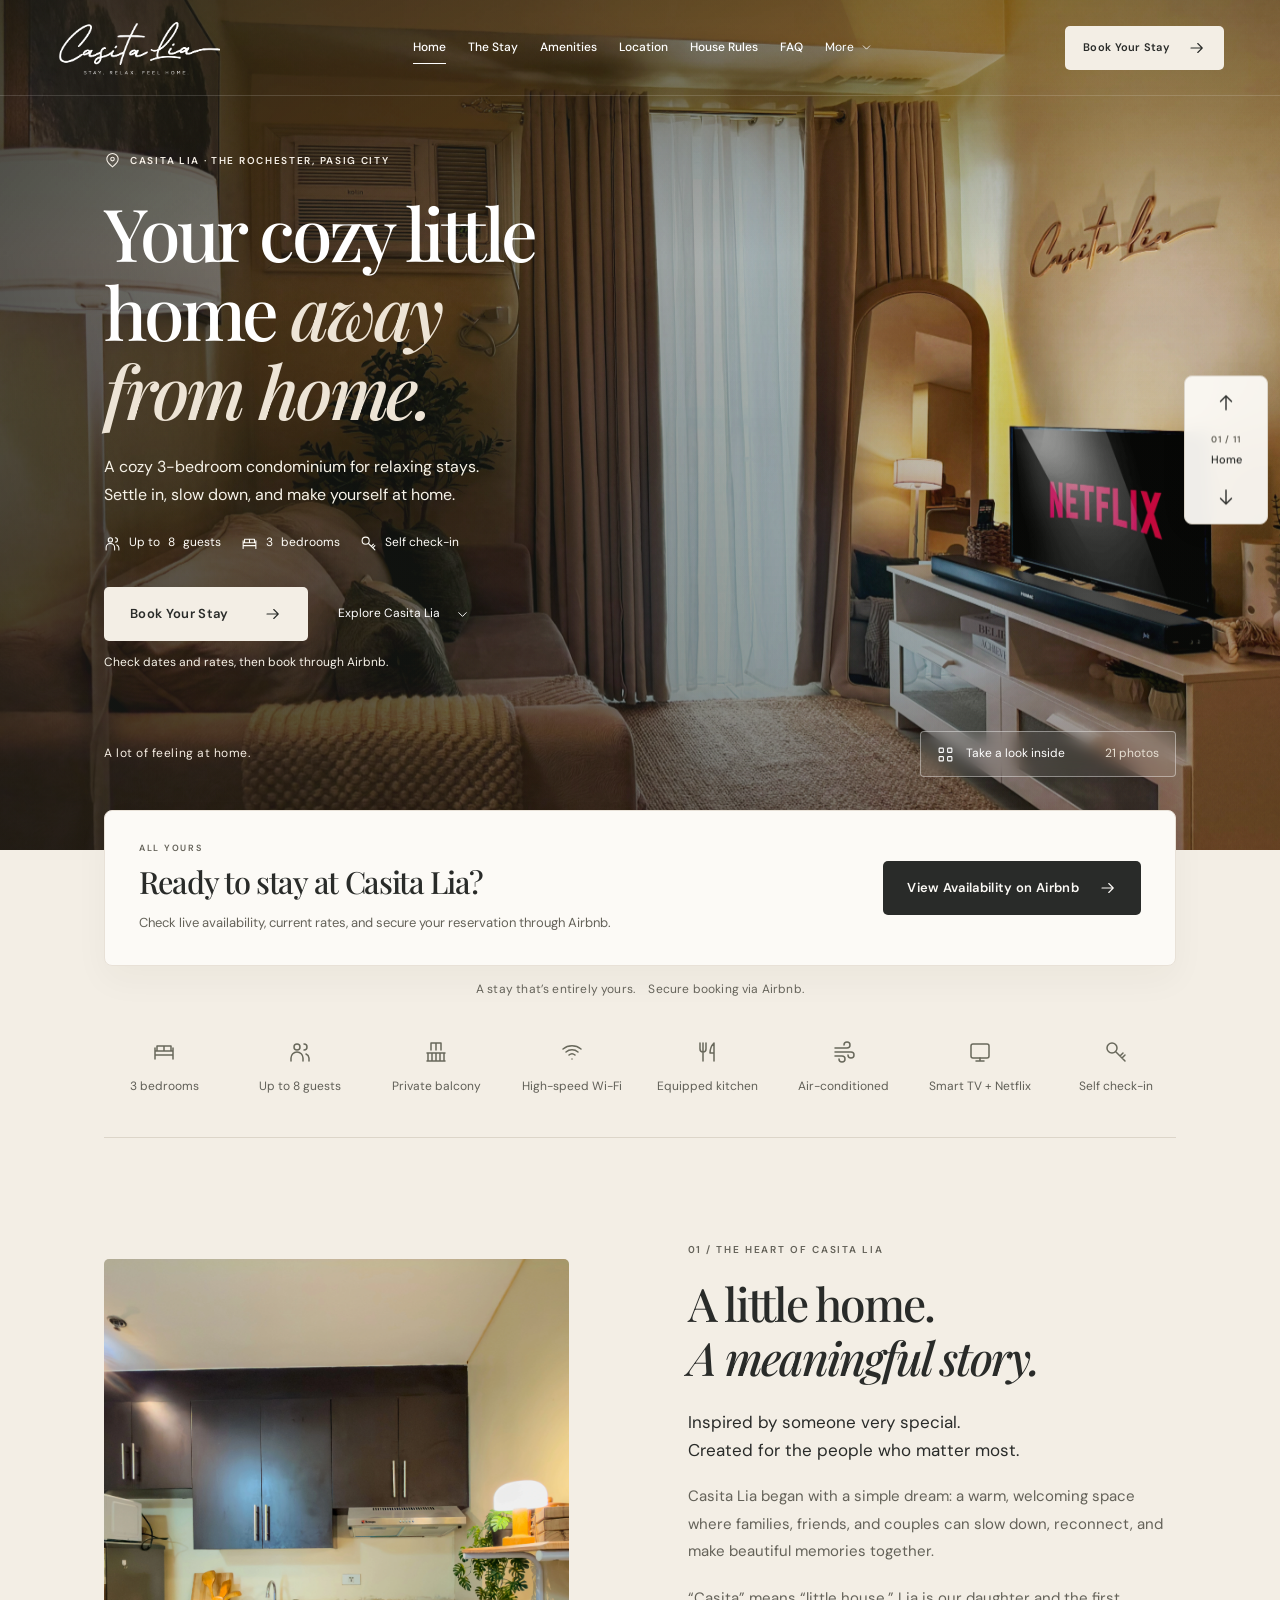
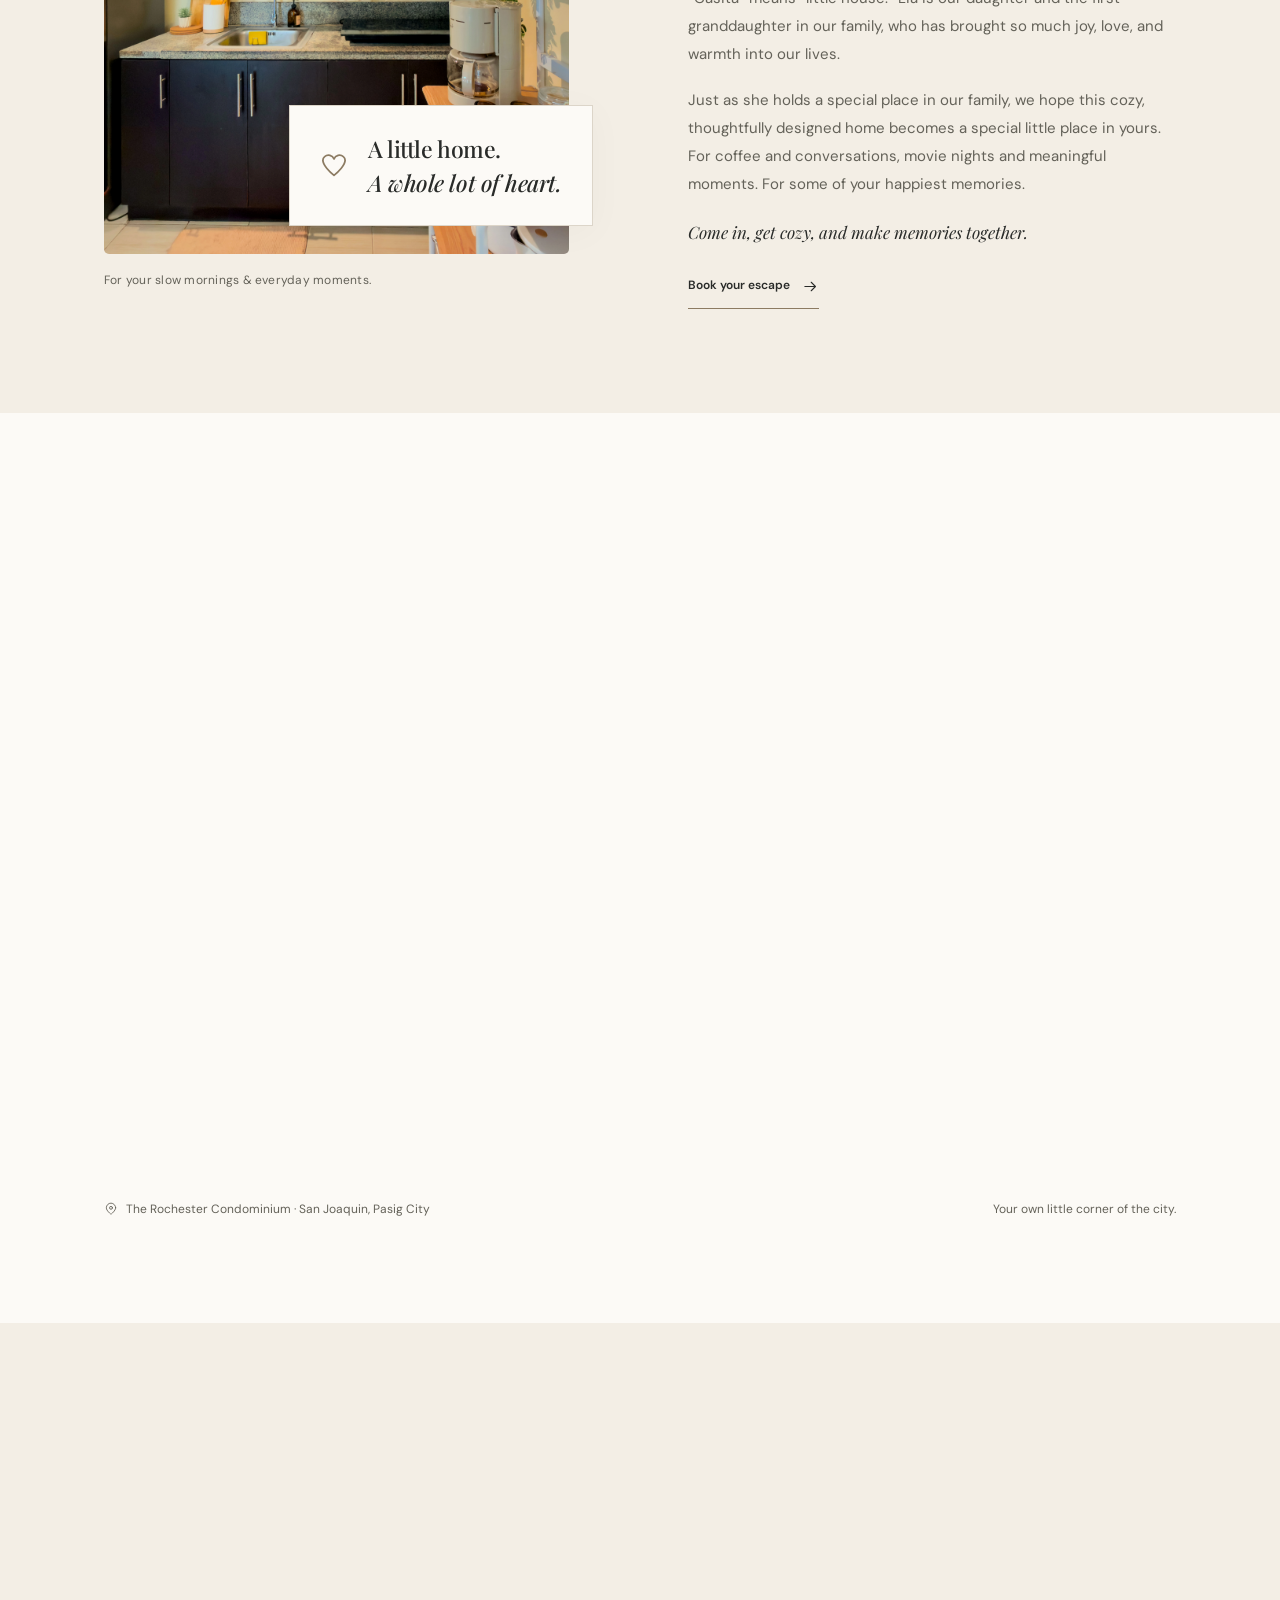
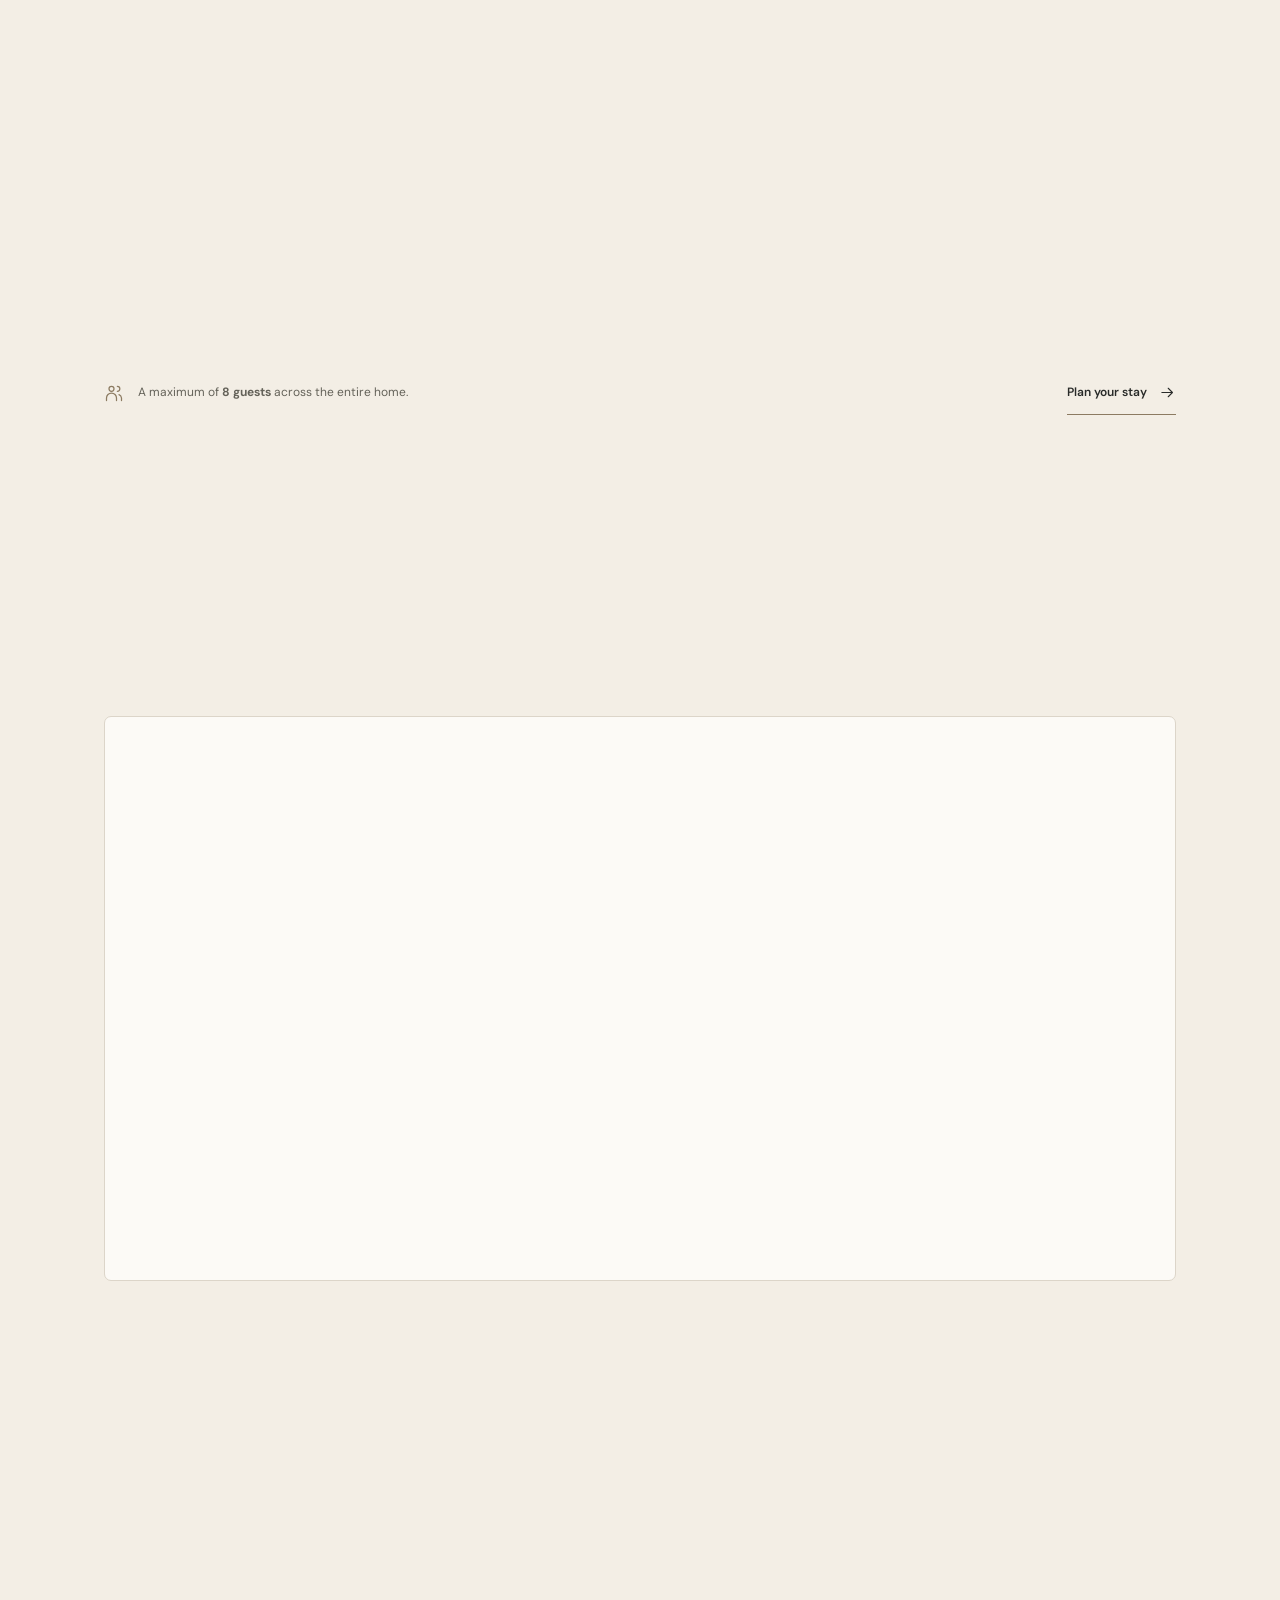
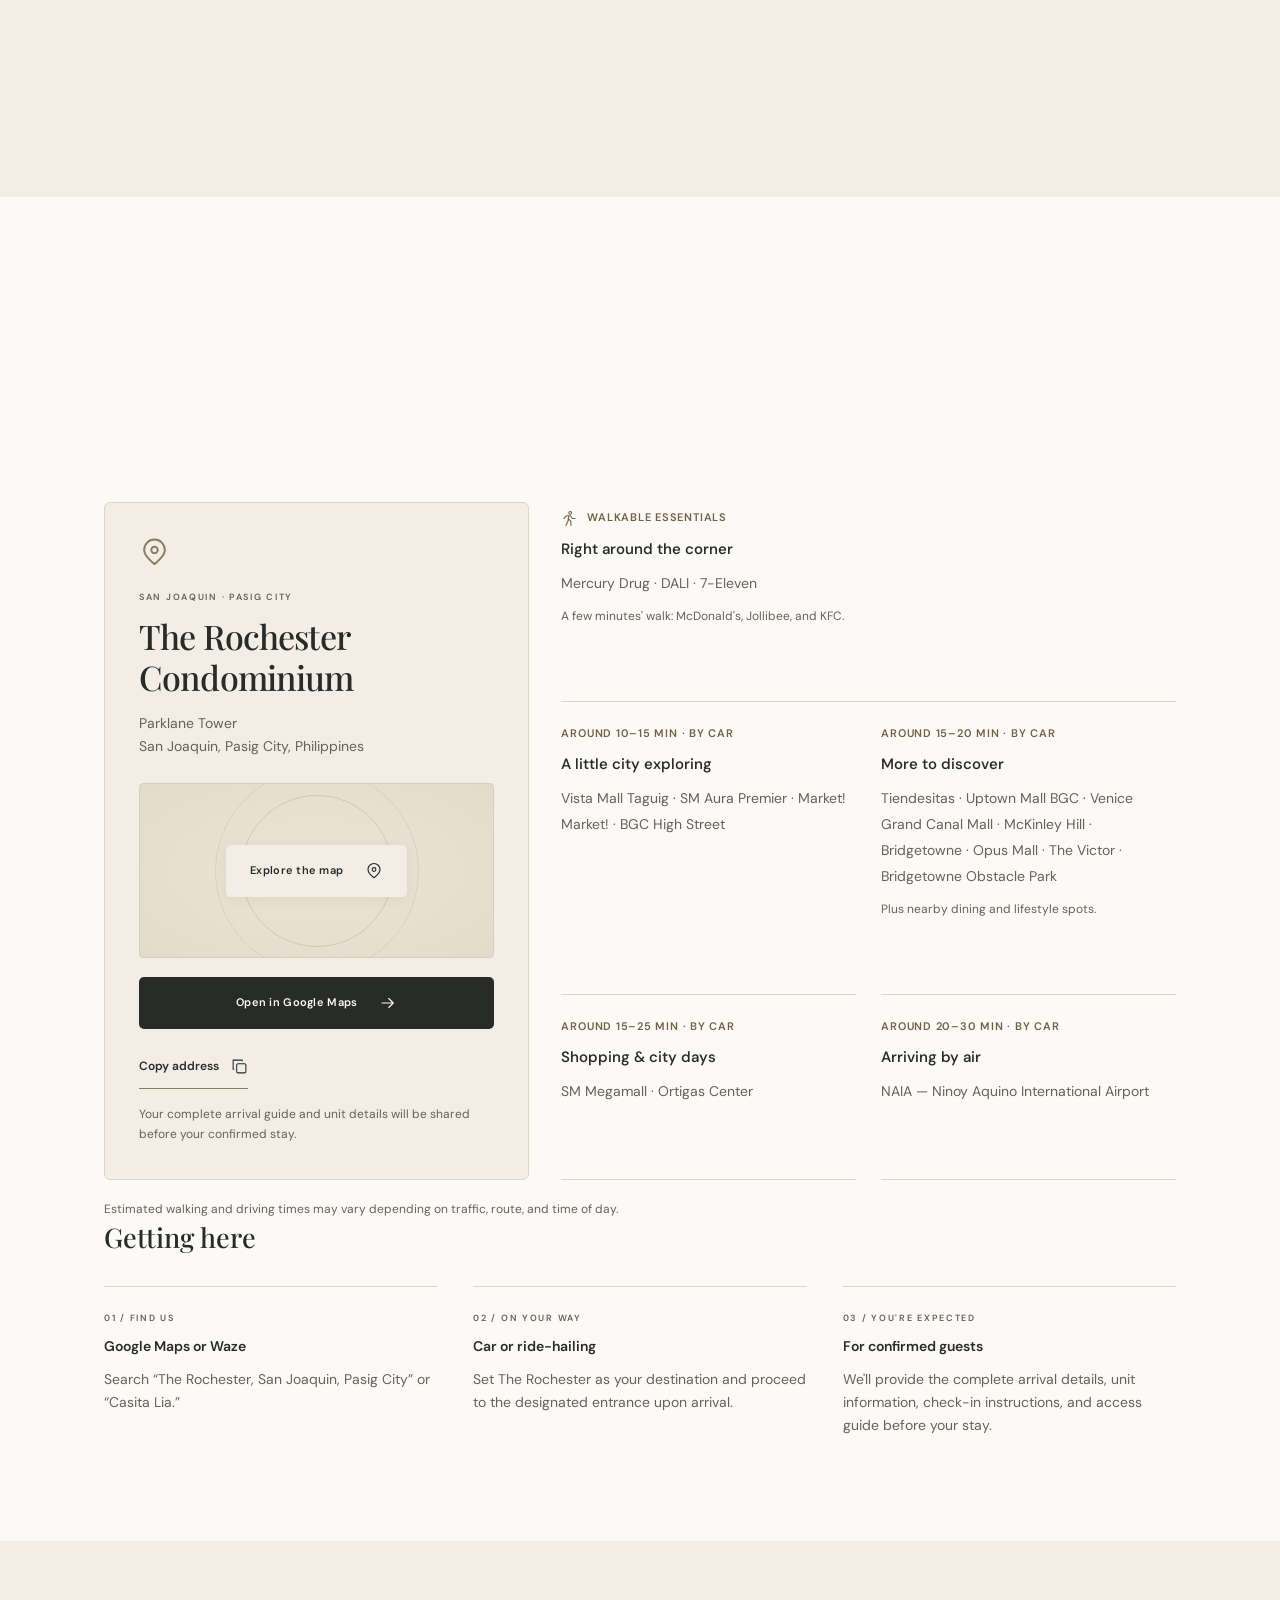
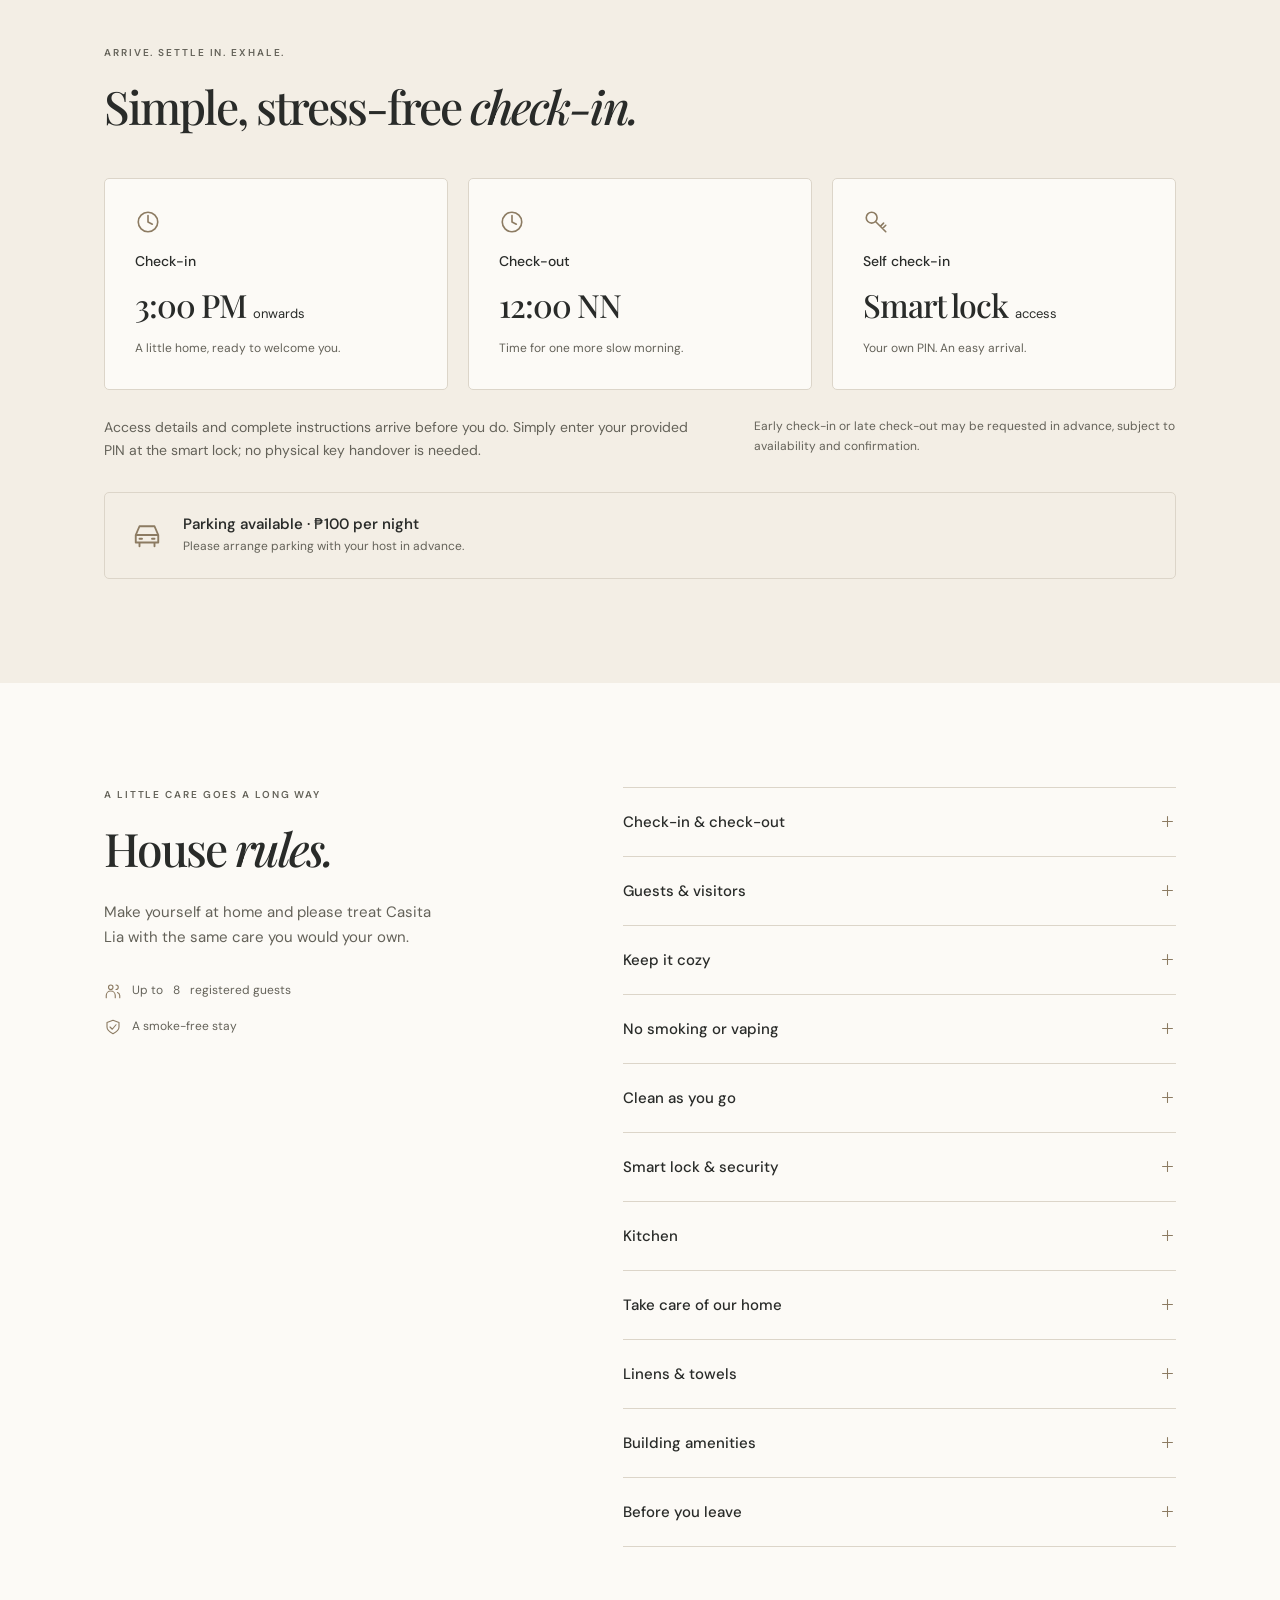
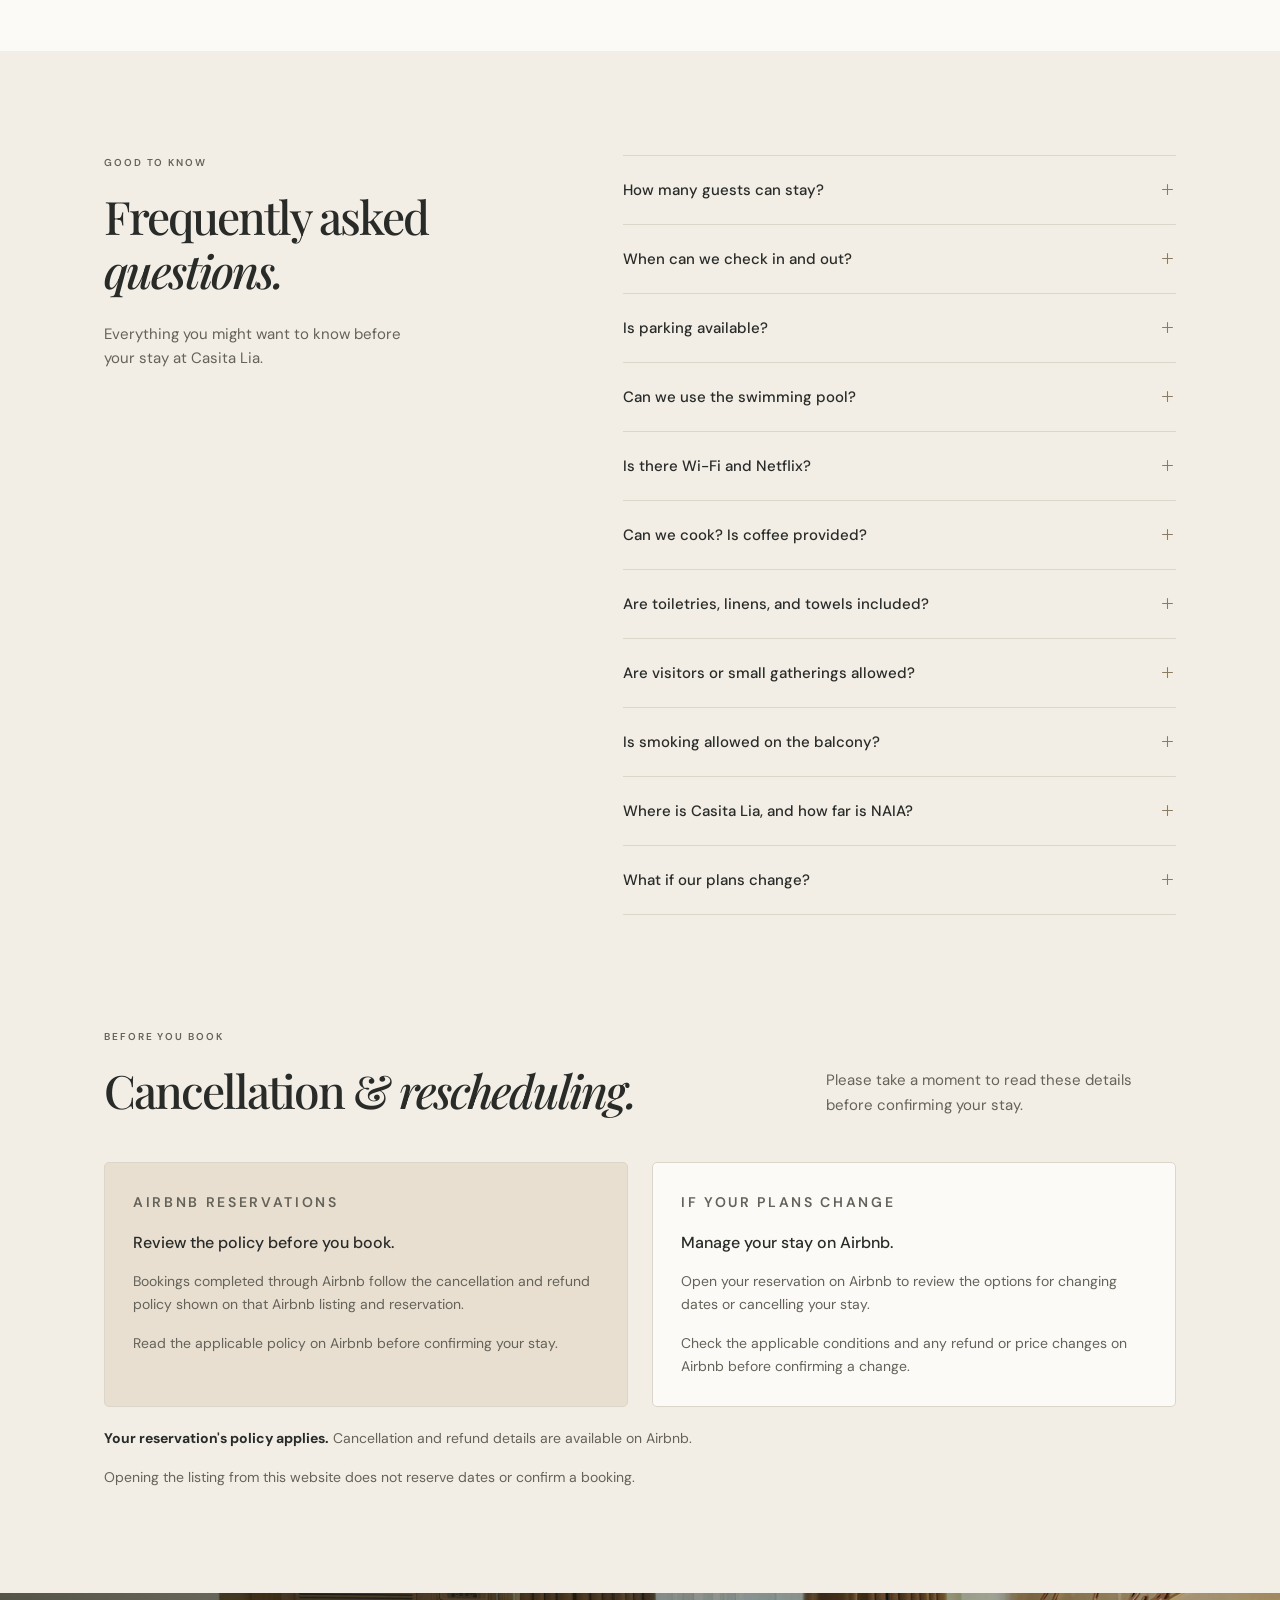
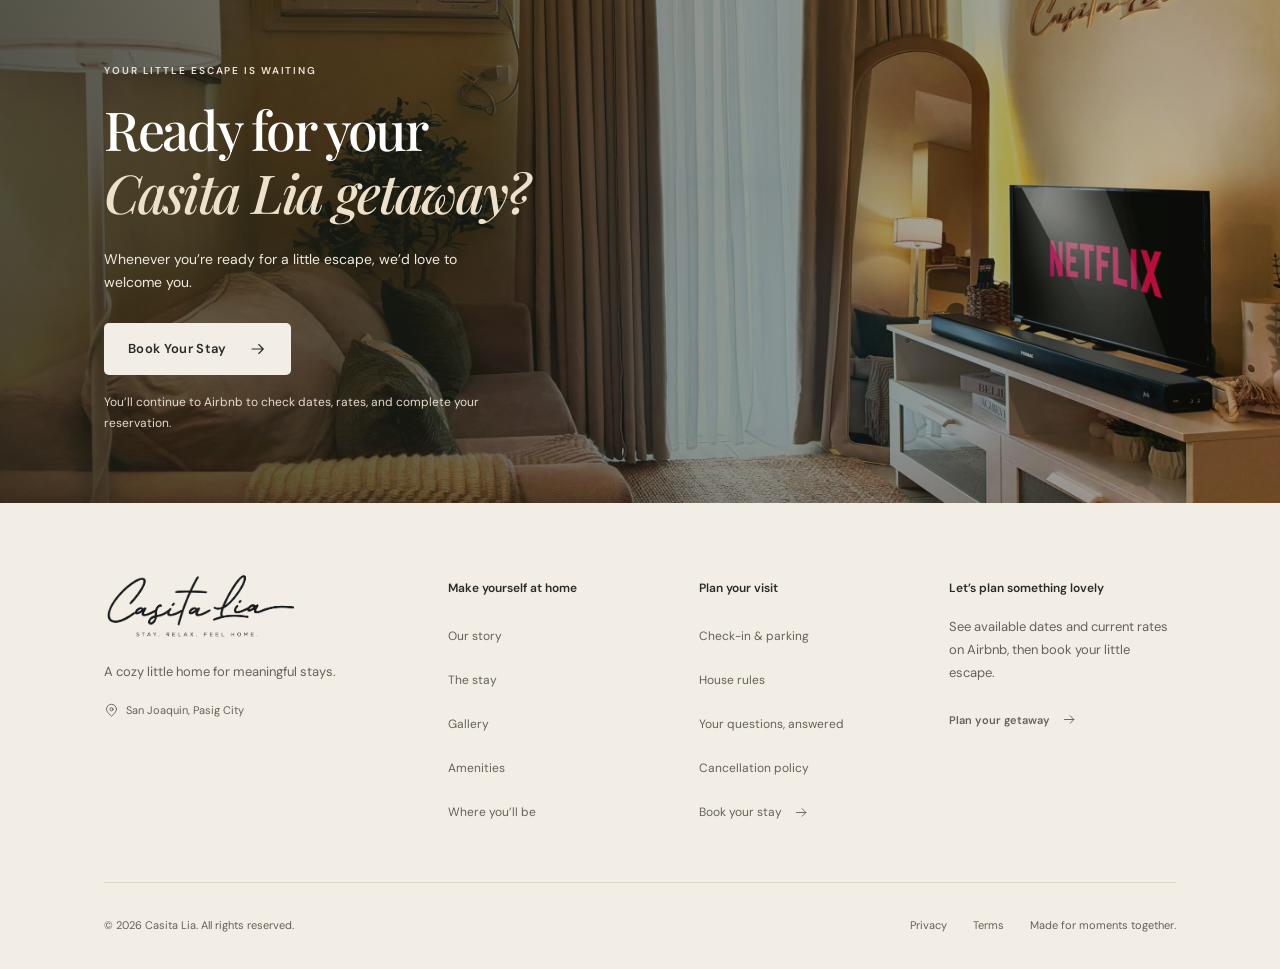
==== commit 0ec36cc7: "Restore Casita Lia website files" ====
--- a/index.html
+++ b/index.html
@@ -4,28 +4,120 @@
 <meta charset="UTF-8"/><meta name="viewport" content="width=device-width, initial-scale=1"/><meta name="theme-color" content="#f3eee5"/>
 <title>Casita Lia | Cozy 3-Bedroom Stay at The Rochester Pasig</title>
 <meta name="description" content="Stay at Casita Lia, a cozy 3-bedroom condominium at The Rochester in San Joaquin, Pasig City. Space for up to 8 guests, a private balcony, and the comforts of home."/>
-<meta property="og:title" content="Casita Lia | Your Cozy Little Home Away From Home"/><meta property="og:description" content="A warm 3-bedroom condominium stay for up to 8 guests at The Rochester, San Joaquin, Pasig City."/><meta property="og:type" content="website"/><meta property="og:image" content="assets/images/casita-lia-hero.jpg"/>
-<link rel="icon" href="assets/images/casita-lia-wordmark.png" type="image/png"/>
+<meta property="og:title" content="Casita Lia | Your Cozy Little Home Away From Home"/><meta property="og:description" content="A warm 3-bedroom condominium stay for up to 8 guests at The Rochester, San Joaquin, Pasig City."/><meta property="og:type" content="website"/><meta property="og:image" content="assets/Casita Lia Photos/1_Living Area/1_Hero.webp"/>
+<link rel="icon" href="assets/Casita Lia Photos/logo/casita-lia-wordmark.webp" type="image/webp"/>
 <link rel="preconnect" href="https://fonts.googleapis.com"/><link rel="preconnect" href="https://fonts.gstatic.com" crossorigin/>
 <link href="https://fonts.googleapis.com/css2?family=DM+Sans:wght@400;450;500;550;600;650;700&family=Playfair+Display:ital,wght@0,500;0,600;1,500;1,600&display=swap" rel="stylesheet"/>
 <link rel="stylesheet" href="styles.css"/>
 <meta name="twitter:card" content="summary_large_image"/>
 <meta name="twitter:title" content="Casita Lia | Cozy 3-Bedroom Stay at The Rochester Pasig"/>
 <meta name="twitter:description" content="A warm 3-bedroom condominium stay for up to 8 guests at The Rochester, San Joaquin, Pasig City."/>
-<meta name="twitter:image" content="assets/images/casita-lia-hero.jpg"/>
+<meta name="twitter:image" content="assets/Casita Lia Photos/1_Living Area/1_Hero.webp"/>
 <meta property="og:image:alt" content="The living space at Casita Lia"/>
 <meta name="twitter:image:alt" content="The living space at Casita Lia"/>
 
 <script type="application/json" id="casita-config">
 {
-  "airbnbURL": "",
-  "siteURL": "",
+  "airbnbURL": "https://www.airbnb.com/rooms/1769519941212938566?guests=1&adults=1&s=67&unique_share_id=afa96f08-4297-42e9-8d74-57961f5cf9ab",
+  "siteURL": "https://www.airbnb.com/rooms/1769519941212938566?guests=1&adults=1&s=67&unique_share_id=afa96f08-4297-42e9-8d74-57961f5cf9ab",
   "parkingPrice": 100,
   "poolPrice": 200,
   "maximumGuests": 8,
   "bedrooms": 3,
   "checkInTime": "15:00",
-  "checkOutTime": "12:00"
+  "checkOutTime": "12:00",
+  "extraGallery": [
+    {
+      "src": "assets/Casita Lia Photos/Building and Lobby/IMG_8101.webp",
+      "title": "The Rochester building",
+      "alt": "Exterior view of The Rochester Condominium",
+      "category": "Lobby and Building"
+    },
+    {
+      "src": "assets/Casita Lia Photos/Building and Lobby/IMG_8106.webp",
+      "title": "Lobby image 1",
+      "alt": "Interior view of The Rochester Parklane",
+      "category": "Lobby and Building"
+    },
+    {
+      "src": "assets/Casita Lia Photos/Building and Lobby/IMG_8110.webp",
+      "title": "Lobby image 2",
+      "alt": "Interior of The Rochester Parklane",
+      "category": "Lobby and Building"
+    },
+    {
+      "src": "assets/Casita Lia Photos/Building and Lobby/IMG_8108.webp",
+      "title": "Elevator",
+      "alt": "Elevator area",
+      "category": "Lobby and Building"
+    },
+    {
+      "src": "assets/Casita Lia Photos/Coffee corner/6.webp",
+      "title": "Coffee corner img 1",
+      "alt": "Casita Lia coffee corner with coffee-making essentials",
+      "category": "Coffee Area"
+    },
+    {
+      "src": "assets/Casita Lia Photos/Coffee corner/2.webp",
+      "title": "Coffee corner img 2",
+      "alt": "Casita Lia coffee corner with coffee-making essentials",
+      "category": "Coffee Area"
+    },
+    {
+      "src": "assets/Casita Lia Photos/Balcony/1.webp",
+      "title": "Private balcony",
+      "alt": "Private balcony at Casita Lia",
+      "category": "Balcony"
+    },
+    {
+      "src": "assets/Casita Lia Photos/Hallway/1.webp",
+      "title": "Hallway",
+      "alt": "Hallway inside Casita Lia",
+      "category": "Hallway inside Casita Lia"
+    },
+    {
+      "src": "assets/Casita Lia Photos/Kitchen/2.webp",
+      "title": "Kitchen additonal detail 2",
+      "alt": "Kitchen img 2",
+      "category": "Kitchen additional details"
+    },
+    {
+      "src": "assets/Casita Lia Photos/Kitchen/3.webp",
+      "title": "Kitchen additional detail 2",
+      "alt": "Kitchen img 3",
+      "category": "Kitchen additional details"
+    },
+    {
+      "src": "assets/Casita Lia Photos/Kitchen/4.webp",
+      "title": "Kitchen additional detail 4",
+      "alt": "Kitchen img 4",
+      "category": "Kitchen additional details"
+    },
+    {
+      "src": "assets/Casita Lia Photos/Kitchen/5.webp",
+      "title": "Kitchen additional detail 5",
+      "alt": "Kitchen img 5",
+      "category": "Kitchen additional details"
+    },
+    {
+      "src": "assets/Casita Lia Photos/1_Living Area/6.webp",
+      "title": "Entertainment",
+      "alt": "Entertainment",
+      "category": "Entertainment"
+    },
+    {
+      "src": "assets/Casita Lia Photos/BR3/7.webp",
+      "title": "BR 3 Bathroom",
+      "alt": "Living Room Bathroom",
+      "category": "Bathrooms"
+    },
+    {
+      "src": "assets/Casita Lia Photos/Sala CR/IMG_8215.webp",
+      "title": "Living Room Bathroom",
+      "alt": "Living Room Bathroom",
+      "category": "Bathrooms"
+    }
+  ]
 }
 </script>
 <script type="application/ld+json" id="lodging-schema">{"@context":"https://schema.org","@type":"LodgingBusiness","name":"Casita Lia","description":"A cozy 3-bedroom vacation condominium for up to 8 guests at The Rochester in Pasig City.","address":{"@type":"PostalAddress","streetAddress":"The Rochester Condominium, Parklane Tower, San Joaquin","addressLocality":"Pasig City","addressRegion":"Metro Manila","addressCountry":"PH"},"checkinTime":"15:00","checkoutTime":"12:00","amenityFeature":[{"@type":"LocationFeatureSpecification","name":"High-speed Wi-Fi","value":true},{"@type":"LocationFeatureSpecification","name":"Air conditioning","value":true},{"@type":"LocationFeatureSpecification","name":"Private balcony","value":true}],"containsPlace":{"@type":"Apartment","name":"Casita Lia","numberOfBedrooms":3,"occupancy":{"@type":"QuantitativeValue","maxValue":8}}}</script>
@@ -33,10 +125,10 @@
 <body>
 <a class="skip-link" href="#main-content">Skip to content</a>
 <svg class="svg-defs" xmlns="http://www.w3.org/2000/svg" aria-hidden="true"><symbol id="icon-arrow" viewBox="0 0 24 24"><path d="M4 12h15m-6-6 6 6-6 6"/></symbol><symbol id="icon-close" viewBox="0 0 24 24"><path d="m6 6 12 12M6 18 18 6"/></symbol><symbol id="icon-menu" viewBox="0 0 24 24"><path d="M4 7h16M4 12h16M4 17h16"/></symbol><symbol id="icon-plus" viewBox="0 0 24 24"><path d="M12 5v14M5 12h14"/></symbol><symbol id="icon-bed" viewBox="0 0 24 24"><path d="M3 19V8m18 11V8M3 15h18M3 11h18M5 11V6h14v5M12 6v5"/></symbol><symbol id="icon-guests" viewBox="0 0 24 24"><circle cx="9" cy="7" r="3"/><path d="M3 21v-3a6 6 0 0 1 12 0v3M16 4a3 3 0 0 1 0 6m2 4a5 5 0 0 1 3 4v3"/></symbol><symbol id="icon-key" viewBox="0 0 24 24"><circle cx="8" cy="8" r="5"/><path d="m12 12 9 9m-5-5 3-3m-1 5 3-3"/></symbol><symbol id="icon-wifi" viewBox="0 0 24 24"><path d="M3 9a14 14 0 0 1 18 0M6 12a9 9 0 0 1 12 0M9 15a4.5 4.5 0 0 1 6 0M12 19h.01"/></symbol><symbol id="icon-pin" viewBox="0 0 24 24"><path d="M20 10c0 5-8 11-8 11S4 15 4 10a8 8 0 1 1 16 0Z"/><circle cx="12" cy="10" r="2.5"/></symbol><symbol id="icon-kitchen" viewBox="0 0 24 24"><path d="M4 3v6a3 3 0 0 0 6 0V3M7 3v18M18 3c-3 3-4 7-4 10h4V3Zm0 10v8"/></symbol><symbol id="icon-air" viewBox="0 0 24 24"><path d="M3 8h12a3 3 0 1 0-3-3M3 12h16a3 3 0 1 1-3 3M3 16h7a3 3 0 1 1-3 3"/></symbol><symbol id="icon-tv" viewBox="0 0 24 24"><rect x="3" y="4" width="18" height="14" rx="2"/><path d="M8 21h8M12 18v3"/></symbol><symbol id="icon-balcony" viewBox="0 0 24 24"><path d="M3 13h18M4 13v8m16-8v8M8 13v8m4-8v8m4-8v8M3 21h18M7 10V3h10v7m-5-7v7"/></symbol><symbol id="icon-coffee" viewBox="0 0 24 24"><path d="M4 9h12v7a4 4 0 0 1-4 4H8a4 4 0 0 1-4-4V9Zm12 1h2a3 3 0 0 1 0 6h-2M7 3v2m5-2v2M3 23h15"/></symbol><symbol id="icon-bath" viewBox="0 0 24 24"><path d="M3 12h18v3a5 5 0 0 1-5 5H8a5 5 0 0 1-5-5v-3ZM6 12V6a3 3 0 0 1 6 0M6 20v2m12-2v2"/></symbol><symbol id="icon-shield" viewBox="0 0 24 24"><path d="m12 3 8 3v6c0 5-8 9-8 9s-8-4-8-9V6l8-3Zm-4 9 3 3 5-6"/></symbol><symbol id="icon-pool" viewBox="0 0 24 24"><path d="M3 17q2 2 4 0 2 2 4 0 2 2 4 0 2 2 6 0M3 21q2 2 4 0 2 2 4 0 2 2 4 0 2 2 6 0M7 13V5a2 2 0 0 1 4 0m3 8V5a2 2 0 0 1 4 0M7 9h7M7 13h7"/></symbol><symbol id="icon-car" viewBox="0 0 24 24"><path d="m3 12 3-7h12l3 7v6H3v-6Zm0 0h18M6 18v3m12-3v3M6 15h2m8 0h2"/></symbol><symbol id="icon-clock" viewBox="0 0 24 24"><circle cx="12" cy="12" r="9"/><path d="M12 6v6l4 2"/></symbol><symbol id="icon-walk" viewBox="0 0 24 24"><circle cx="13" cy="4" r="2"/><path d="m7 22 4-9 3 3v6M4 12l4-4h5l3 4h4M11 8l-1 6"/></symbol><symbol id="icon-grid" viewBox="0 0 24 24"><rect x="3" y="3" width="6" height="6" rx="1"/><rect x="15" y="3" width="6" height="6" rx="1"/><rect x="3" y="15" width="6" height="6" rx="1"/><rect x="15" y="15" width="6" height="6" rx="1"/></symbol><symbol id="icon-check" viewBox="0 0 24 24"><path d="m5 12 4 4L19 6"/></symbol><symbol id="icon-chevron" viewBox="0 0 24 24"><path d="m6 9 6 6 6-6"/></symbol><symbol id="icon-copy" viewBox="0 0 24 24"><rect x="8" y="8" width="13" height="13" rx="2"/><path d="M4 16H3V3h13v1"/></symbol><symbol id="icon-heart" viewBox="0 0 24 24"><path d="M20 4a5 5 0 0 0-8 2 5 5 0 0 0-8-2c-6 5 8 16 8 16S26 9 20 4Z"/></symbol><symbol id="icon-sun" viewBox="0 0 24 24"><circle cx="12" cy="12" r="4"/><path d="M12 2v2m0 16v2M2 12h2m16 0h2M5 5l1 1m12 12 1 1M5 19l1-1M18 6l1-1"/></symbol></svg>
-<header class="site-header" id="site-header"><div class="nav-shell container"><a class="brand" href="#home" aria-label="Casita Lia home"><img src="assets/images/casita-lia-wordmark.png" width="180" height="70" alt="Casita Lia — Stay. Relax. Feel Home."/></a><nav class="desktop-nav" aria-label="Primary navigation"><a href="#home">Home</a><a href="#about">About</a><a href="#stay">The Stay</a><a href="#amenities">Amenities</a><a href="#location">Location</a><a href="#house-rules">House Rules</a><a href="#faq">FAQ</a><a href="#contact">Contact</a></nav><a class="button button--dark" data-airbnb-link target="_blank" rel="noopener noreferrer" role="link" tabindex="0" aria-disabled="true" data-analytics="airbnb-booking-click">Book Your Stay<svg class="icon" aria-hidden="true"><use href="#icon-arrow"/></svg></a><button class="menu-toggle icon-button" type="button" aria-label="Open navigation" aria-controls="mobile-menu" aria-expanded="false"><svg class="icon" aria-hidden="true"><use href="#icon-menu"/></svg></button></div></header>
-<dialog class="mobile-menu" id="mobile-menu" aria-label="Main navigation"><div class="mobile-menu__top"><img src="assets/images/casita-lia-wordmark.png" width="170" height="67" alt="Casita Lia"/><button class="mobile-menu__close icon-button" type="button" data-close-dialog aria-label="Close navigation"><svg class="icon" aria-hidden="true"><use href="#icon-close"/></svg></button></div><p class="eyebrow">Your little home in Pasig</p><nav aria-label="Mobile navigation"><a href="#home">Home</a><a href="#about">About</a><a href="#stay">The Stay</a><a href="#amenities">Amenities</a><a href="#location">Location</a><a href="#house-rules">House Rules</a><a href="#faq">FAQ</a><a href="#contact">Contact</a></nav><a class="button button--dark" data-airbnb-link target="_blank" rel="noopener noreferrer" role="link" tabindex="0" aria-disabled="true" data-analytics="airbnb-booking-click">Book Your Stay<svg class="icon" aria-hidden="true"><use href="#icon-arrow"/></svg></a><p class="mobile-menu__note"><span data-property="bedrooms">3</span> bedrooms · Up to <span data-property="maximumGuests">8</span> guests · All yours.</p></dialog>
+<header class="site-header" id="site-header"><div class="nav-shell container"><a class="brand" href="#home" aria-label="Casita Lia home"><img src="assets/Casita Lia Photos/logo/casita-lia-wordmark.webp" width="180" height="70" alt="Casita Lia — Stay. Relax. Feel Home."/></a><nav class="desktop-nav" aria-label="Primary navigation"><a href="#home">Home</a><a href="#stay">The Stay</a><a href="#amenities">Amenities</a><a href="#location">Location</a><a href="#house-rules">House Rules</a><a href="#faq">FAQ</a><details class="nav-more" data-nav-more><summary>More <svg class="icon" aria-hidden="true"><use href="#icon-chevron"/></svg></summary><div class="nav-more__links"><a href="#about">About</a><a href="#gallery">Gallery</a><a href="#check-in">Check-in</a><a href="#cancellation">Cancellation</a><a href="#contact">Contact</a></div></details></nav><a class="button button--dark" data-airbnb-link target="_blank" rel="noopener noreferrer" role="link" tabindex="0" aria-disabled="true" data-analytics="airbnb-booking-click">Book Your Stay<svg class="icon" aria-hidden="true"><use href="#icon-arrow"/></svg></a><button class="menu-toggle icon-button" type="button" aria-label="Open navigation" aria-controls="mobile-menu" aria-expanded="false"><svg class="icon" aria-hidden="true"><use href="#icon-menu"/></svg></button></div></header>
+<dialog class="mobile-menu" id="mobile-menu" aria-label="Main navigation"><div class="mobile-menu__top"><img src="assets/Casita Lia Photos/logo/casita-lia-wordmark.webp" width="170" height="67" alt="Casita Lia"/><button class="mobile-menu__close icon-button" type="button" data-close-dialog aria-label="Close navigation"><svg class="icon" aria-hidden="true"><use href="#icon-close"/></svg></button></div><p class="eyebrow">Your little home in Pasig</p><nav aria-label="Mobile navigation"><a href="#home">Home</a><a href="#about">About</a><a href="#gallery">Gallery</a><a href="#stay">The Stay</a><a href="#amenities">Amenities</a><a href="#location">Location</a><a href="#check-in">Check-in</a><a href="#house-rules">House Rules</a><a href="#faq">FAQ</a><a href="#cancellation">Cancellation</a><a href="#contact">Contact</a></nav><a class="button button--dark" data-airbnb-link target="_blank" rel="noopener noreferrer" role="link" tabindex="0" aria-disabled="true" data-analytics="airbnb-booking-click">Book Your Stay<svg class="icon" aria-hidden="true"><use href="#icon-arrow"/></svg></a><p class="mobile-menu__note"><span data-property="bedrooms">3</span> bedrooms · Up to <span data-property="maximumGuests">8</span> guests · All yours.</p></dialog>
 <main id="main-content">
-<section class="hero" id="home" aria-labelledby="hero-title"><div class="hero__media"><picture><source type="image/webp" srcset="assets/images/casita-lia-hero-480.webp 480w, assets/images/casita-lia-hero-960.webp 960w, assets/images/casita-lia-hero-full.webp 1672w" sizes="(max-width: 600px) 1400px, 100vw"/><img src="assets/images/casita-lia-hero.jpg" alt="A warm living space with a spacious sofa and sunlit windows" width="1672" height="941" fetchpriority="high"/></picture></div><div class="hero__veil" aria-hidden="true"></div><div class="container hero__content"><p class="eyebrow hero__address"><svg class="icon" aria-hidden="true"><use href="#icon-pin"/></svg> CASITA LIA · THE ROCHESTER, PASIG CITY</p><h1 id="hero-title">Your cozy little<br/>home <em>away<br class="hero__break"/> from home.</em></h1><p class="hero__description">A cozy <span data-property="bedrooms">3</span>-bedroom condominium for relaxing stays.<br class="desktop-break"/> <br>Settle in, slow down, and make yourself at home.</p><div class="hero__highlights"><span><svg class="icon" aria-hidden="true"><use href="#icon-guests"/></svg> Up to <span data-property="maximumGuests">8</span> guests</span><span><svg class="icon" aria-hidden="true"><use href="#icon-bed"/></svg> <span data-property="bedrooms">3</span> bedrooms</span><span><svg class="icon" aria-hidden="true"><use href="#icon-key"/></svg> Self check-in</span></div><div class="hero__actions"><a class="button button--light" data-airbnb-link target="_blank" rel="noopener noreferrer" role="link" tabindex="0" aria-disabled="true" data-analytics="airbnb-booking-click">Book Your Stay<svg class="icon" aria-hidden="true"><use href="#icon-arrow"/></svg></a><a class="hero__explore" href="#about">Explore Casita Lia <svg class="icon" aria-hidden="true"><use href="#icon-chevron"/></svg></a></div></div><div class="container hero__bottom"><span>A lot of feeling at home.</span><button class="hero__photos" type="button" data-open-gallery><svg class="icon" aria-hidden="true"><use href="#icon-grid"/></svg> Take a look inside <span><span data-photo-count="padded">05</span> photos</span></button></div></section>
+<section class="hero" id="home" aria-labelledby="hero-title"><div class="hero__media"><picture><source type="image/webp" srcset="assets/Casita Lia Photos/1_Living Area/1_Hero.webp 480w, assets/Casita Lia Photos/1_Living Area/1_Hero.webp 960w, assets/Casita Lia Photos/1_Living Area/1_Hero.webp 1672w" sizes="(max-width: 600px) 1400px, 100vw"/><img src="assets/Casita Lia Photos/1_Living Area/1_Hero.webp" alt="A warm living space with a spacious sofa and sunlit windows" width="1672" height="941" fetchpriority="high"/></picture></div><div class="hero__veil" aria-hidden="true"></div><div class="container hero__content"><p class="eyebrow hero__address"><svg class="icon" aria-hidden="true"><use href="#icon-pin"/></svg> CASITA LIA · THE ROCHESTER, PASIG CITY</p><h1 id="hero-title">Your cozy little<br/>home <em>away<br class="hero__break"/> from home.</em></h1><p class="hero__description">A cozy <span data-property="bedrooms">3</span>-bedroom condominium for relaxing stays.<br class="desktop-break"/> Settle in, slow down, and make yourself at home.</p><div class="hero__highlights"><span><svg class="icon" aria-hidden="true"><use href="#icon-guests"/></svg> Up to <span data-property="maximumGuests">8</span> guests</span><span><svg class="icon" aria-hidden="true"><use href="#icon-bed"/></svg> <span data-property="bedrooms">3</span> bedrooms</span><span><svg class="icon" aria-hidden="true"><use href="#icon-key"/></svg> Self check-in</span></div><div class="hero__actions"><a class="button button--light" data-airbnb-link target="_blank" rel="noopener noreferrer" role="link" tabindex="0" aria-disabled="true" data-analytics="airbnb-booking-click">Book Your Stay<svg class="icon" aria-hidden="true"><use href="#icon-arrow"/></svg></a><a class="hero__explore" href="#about">Explore Casita Lia <svg class="icon" aria-hidden="true"><use href="#icon-chevron"/></svg></a></div><p class="hero__booking-note">Check dates and rates, then book through Airbnb.</p></div><div class="container hero__bottom"><span>A lot of feeling at home.</span><button class="hero__photos" type="button" data-open-gallery><svg class="icon" aria-hidden="true"><use href="#icon-grid"/></svg> Take a look inside <span><span data-photo-count="padded">05</span> photos</span></button></div></section>
 <section class="booking-strip container" aria-label="Plan your stay">
   <div class="hero-booking-bar" id="hero-booking-bar">
     <div class="booking-strip__copy"><p class="eyebrow">ALL YOURS</p><h2>Ready to stay at Casita Lia?</h2><p>Check live availability, current rates, and secure your reservation through Airbnb.</p></div>
@@ -46,10 +138,92 @@
   <p class="booking-strip__status" id="airbnb-link-status" role="status" hidden></p>
 </section>
 <section class="quick-facts container" aria-label="Your stay at a glance"><div><svg class="icon" aria-hidden="true"><use href="#icon-bed"/></svg><span><span data-property="bedrooms">3</span> bedrooms</span></div><div><svg class="icon" aria-hidden="true"><use href="#icon-guests"/></svg><span>Up to <span data-property="maximumGuests">8</span> guests</span></div><div><svg class="icon" aria-hidden="true"><use href="#icon-balcony"/></svg><span>Private balcony</span></div><div><svg class="icon" aria-hidden="true"><use href="#icon-wifi"/></svg><span>High-speed Wi-Fi</span></div><div><svg class="icon" aria-hidden="true"><use href="#icon-kitchen"/></svg><span>Equipped kitchen</span></div><div><svg class="icon" aria-hidden="true"><use href="#icon-air"/></svg><span>Air-conditioned</span></div><div><svg class="icon" aria-hidden="true"><use href="#icon-tv"/></svg><span>Smart TV + Netflix</span></div><div><svg class="icon" aria-hidden="true"><use href="#icon-key"/></svg><span>Self check-in</span></div></section>
-<section class="section about" id="about" aria-labelledby="about-title"><div class="container about-grid"><div class="about-visual reveal"><picture><source type="image/webp" srcset="assets/images/casita-lia-kitchen-480.webp 480w, assets/images/casita-lia-kitchen-960.webp 960w, assets/images/casita-lia-kitchen-full.webp 1536w" sizes="(max-width: 850px) 90vw, 50vw"/><img src="assets/images/casita-lia-kitchen.jpg" width="1536" height="1024" alt="A warm kitchen and dining nook, ready for shared meals and morning coffee" loading="lazy"/></picture><div class="about-visual__note"><svg class="icon" aria-hidden="true"><use href="#icon-heart"/></svg><span>A little home.<br/><em>A whole lot of heart.</em></span></div><p class="photo-caption">For your slow mornings &amp; everyday moments.</p></div><div class="about-copy reveal"><p class="eyebrow">01 / THE HEART OF CASITA LIA</p><h2 id="about-title">A little home.<br/><em>A meaningful story.</em></h2><p class="about-copy__lead">Inspired by someone very special.<br/>Created for the people who matter most.</p><p>Casita Lia began with a simple dream: a warm, welcoming space where families, friends, and couples can slow down, reconnect, and make beautiful memories together.</p><p>“Casita” means “little house.” Lia is our daughter and the first granddaughter in our family, who has brought so much joy, love, and warmth into our lives.</p><p>Just as she holds a special place in our family, we hope this cozy, thoughtfully designed home becomes a special little place in yours. For coffee and conversations, movie nights and meaningful moments. For some of your happiest memories.</p><p class="about-copy__welcome">Come in, get cozy, and make memories together.</p><a class="text-link" data-airbnb-link target="_blank" rel="noopener noreferrer" role="link" tabindex="0" aria-disabled="true" data-analytics="airbnb-booking-click">Book your escape <svg class="icon" aria-hidden="true"><use href="#icon-arrow"/></svg></a></div></div></section>
-<section class="section gallery-section" id="gallery" aria-labelledby="gallery-title"><div class="container"><div class="section-heading section-heading--split reveal"><div><p class="eyebrow">02 / A LOOK INSIDE</p><h2 id="gallery-title">Room to unwind.<br/><em>Space to be together.</em></h2></div><div class="section-heading__aside"><p>All the comforts of your own place.</p><button class="text-link" type="button" data-open-gallery>View all <span data-photo-count>5</span> photos <svg class="icon" aria-hidden="true"><use href="#icon-grid"/></svg></button></div></div><div class="gallery-grid reveal"><button class="gallery-item gallery-item--0" type="button" data-gallery-index="0" aria-label="Open photo: The living space"><picture><source type="image/webp" srcset="assets/images/casita-lia-hero-480.webp 480w, assets/images/casita-lia-hero-960.webp 960w, assets/images/casita-lia-hero-full.webp 1672w" sizes="(max-width: 600px) 90vw, 50vw"/><img src="assets/images/casita-lia-hero.jpg" alt="A bright living area with a sofa and wide windows" width="1672" height="941" loading="lazy"/></picture><span class="gallery-item__label">The living space<svg class="icon" aria-hidden="true"><use href="#icon-plus"/></svg></span></button><button class="gallery-item gallery-item--1" type="button" data-gallery-index="1" aria-label="Open photo: Rest & recharge"><picture><source type="image/webp" srcset="assets/images/casita-lia-bedroom-480.webp 480w, assets/images/casita-lia-bedroom-960.webp 960w, assets/images/casita-lia-bedroom-full.webp 1122w" sizes="(max-width: 600px) 45vw, 25vw"/><img src="assets/images/casita-lia-bedroom.jpg" alt="A bedroom with soft neutral tones and fresh white linens" width="1122" height="1402" loading="lazy"/></picture><span class="gallery-item__label">Rest & recharge<svg class="icon" aria-hidden="true"><use href="#icon-plus"/></svg></span></button><button class="gallery-item gallery-item--2" type="button" data-gallery-index="2" aria-label="Open photo: Kitchen & dining"><picture><source type="image/webp" srcset="assets/images/casita-lia-kitchen-480.webp 480w, assets/images/casita-lia-kitchen-960.webp 960w, assets/images/casita-lia-kitchen-full.webp 1536w" sizes="(max-width: 600px) 45vw, 25vw"/><img src="assets/images/casita-lia-kitchen.jpg" alt="An inviting kitchen and dining area with warm wood finishes" width="1536" height="1024" loading="lazy"/></picture><span class="gallery-item__label">Kitchen & dining<svg class="icon" aria-hidden="true"><use href="#icon-plus"/></svg></span></button><button class="gallery-item gallery-item--3" type="button" data-gallery-index="3" aria-label="Open photo: A little refresh"><picture><source type="image/webp" srcset="assets/images/casita-lia-bathroom-480.webp 480w, assets/images/casita-lia-bathroom-960.webp 960w, assets/images/casita-lia-bathroom-full.webp 1122w" sizes="(max-width: 600px) 45vw, 25vw"/><img src="assets/images/casita-lia-bathroom.jpg" alt="A bathroom with a walk-in shower and floating vanity" width="1122" height="1402" loading="lazy"/></picture><span class="gallery-item__label">A little refresh<svg class="icon" aria-hidden="true"><use href="#icon-plus"/></svg></span></button><button class="gallery-item gallery-item--4" type="button" data-gallery-index="4" aria-label="Open photo: Poolside afternoons"><picture><source type="image/webp" srcset="assets/images/casita-lia-pool-480.webp 480w, assets/images/casita-lia-pool-960.webp 960w, assets/images/casita-lia-pool-full.webp 1536w" sizes="(max-width: 600px) 45vw, 25vw"/><img src="assets/images/casita-lia-pool.jpg" alt="The condominium pool and lounge area" width="1536" height="1024" loading="lazy"/></picture><span class="gallery-item__label">Poolside afternoons<svg class="icon" aria-hidden="true"><use href="#icon-plus"/></svg></span></button></div><div class="gallery-footnote"><span><svg class="icon" aria-hidden="true"><use href="#icon-pin"/></svg> The Rochester Condominium · San Joaquin, Pasig City</span><span>Your own little corner of the city.</span></div></div></section>
+<section class="section about" id="about" aria-labelledby="about-title"><div class="container about-grid"><div class="about-visual reveal"><picture><source type="image/webp" srcset="assets/Casita Lia Photos/Kitchen/1.webp, assets/Casita Lia Photos/Kitchen/1.webp, assets/Casita Lia Photos/Kitchen/1.webp" sizes="(max-width: 850px) 90vw, 50vw"/><img src="assets/Casita Lia Photos/Kitchen/1.webp" width="1536" height="1024" alt="A warm kitchen and dining nook, ready for shared meals and morning coffee" loading="lazy"/></picture><div class="about-visual__note"><svg class="icon" aria-hidden="true"><use href="#icon-heart"/></svg><span>A little home.<br/><em>A whole lot of heart.</em></span></div><p class="photo-caption">For your slow mornings &amp; everyday moments.</p></div><div class="about-copy reveal"><p class="eyebrow">01 / THE HEART OF CASITA LIA</p><h2 id="about-title">A little home.<br/><em>A meaningful story.</em></h2><p class="about-copy__lead">Inspired by someone very special.<br/>Created for the people who matter most.</p><p>Casita Lia began with a simple dream: a warm, welcoming space where families, friends, and couples can slow down, reconnect, and make beautiful memories together.</p><p>“Casita” means “little house.” Lia is our daughter and the first granddaughter in our family, who has brought so much joy, love, and warmth into our lives.</p><p>Just as she holds a special place in our family, we hope this cozy, thoughtfully designed home becomes a special little place in yours. For coffee and conversations, movie nights and meaningful moments. For some of your happiest memories.</p><p class="about-copy__welcome">Come in, get cozy, and make memories together.</p><a class="text-link" data-airbnb-link target="_blank" rel="noopener noreferrer" role="link" tabindex="0" aria-disabled="true" data-analytics="airbnb-booking-click">Book your escape <svg class="icon" aria-hidden="true"><use href="#icon-arrow"/></svg></a></div></div></section>
+<section class="section gallery-section" id="gallery" aria-labelledby="gallery-title">
+  <div class="container">
+    <div class="section-heading section-heading--split reveal">
+      <div>
+        <p class="eyebrow">02 / A LOOK INSIDE</p>
+        <h2 id="gallery-title">Room to unwind.<br/><em>Space to be together.</em></h2>
+      </div>
+      <div class="section-heading__aside">
+        <p>All the comforts of your own place.</p>
+        <button class="text-link" type="button" data-open-gallery>
+          View all <span data-photo-count>11</span> photos
+          <svg class="icon" aria-hidden="true"><use href="#icon-grid"/></svg>
+        </button>
+      </div>
+    </div>
+
+    <div class="gallery-grid reveal">
+      <button class="gallery-item gallery-item--0" type="button" data-gallery-index="0" data-gallery-category="The Stay" aria-label="Open photo: The living space">
+        <picture>
+          <source type="image/webp" srcset="assets/Casita Lia Photos/1_Living Area/1_Hero.webp 480w, assets/Casita Lia Photos/1_Living Area/1_Hero.webp 960w, assets/Casita Lia Photos/1_Living Area/1_Hero.webp 1672w" sizes="(max-width: 600px) 90vw, 50vw"/>
+          <img src="assets/Casita Lia Photos/1_Living Area/1_Hero.webp" alt="A bright living area with a sofa and wide windows" width="1672" height="941" loading="lazy"/>
+        </picture>
+        <span class="gallery-item__label">The living space<svg class="icon" aria-hidden="true"><use href="#icon-plus"/></svg></span>
+      </button>
+
+
+      <button class="gallery-item gallery-item--1" type="button" data-gallery-index="1" data-gallery-category="The Stay" aria-label="Open photo: Bathroom">
+        <picture>
+          <source type="image/webp" srcset="assets/Casita Lia Photos/BR1/BR1.webp 480w, assets/Casita Lia Photos/BR1/BR1.webp 960w, assets/Casita Lia Photos/BR1/BR1.webp 1122w" sizes="(max-width: 600px) 45vw, 25vw"/>
+          <img src="assets/Casita Lia Photos/BR1/BR1.webp" alt="A bathroom with a walk-in shower and floating vanity" width="1122" height="1402" loading="lazy"/>
+        </picture>
+        <span class="gallery-item__label">Bedroom 1<svg class="icon" aria-hidden="true"><use href="#icon-plus"/></svg></span>
+      </button>
+
+
+      <button class="gallery-item gallery-item--2" type="button" data-gallery-index="2" data-gallery-category="The Stay" aria-label="Open photo: Bedroom 2">
+        <picture>
+          <source type="image/webp" srcset="assets/Casita Lia Photos/BR2/6.webp 480w, assets/Casita Lia Photos/BR2/6.webp 960w, assets/Casita Lia Photos/BR2/6.webp 1536w" sizes="(max-width: 600px) 45vw, 25vw"/>
+          <img src="assets/Casita Lia Photos/BR2/6.webp" alt="Bedroom 2 at Casita Lia" width="1536" height="1024" loading="lazy"/>
+        </picture>
+        <span class="gallery-item__label">Bedroom 2<svg class="icon" aria-hidden="true"><use href="#icon-plus"/></svg></span>
+      </button>
+
+      <button class="gallery-item gallery-item--3" type="button" data-gallery-index="3" data-gallery-category="The Stay" aria-label="Open photo: Bedroom 1">
+        <picture>
+          <source type="image/webp" srcset="assets/Casita Lia Photos/BR3/1.webp 480w, assets/Casita Lia Photos/BR3/1.webp 960w, assets/Casita Lia Photos/BR3/1.webp 1122w" sizes="(max-width: 600px) 45vw, 25vw"/>
+          <img src="assets/Casita Lia Photos/BR3/1.webp" alt="A bedroom with soft neutral tones and fresh white linens" width="1122" height="1402" loading="lazy"/>
+        </picture>
+        <span class="gallery-item__label">Bedroom 3<svg class="icon" aria-hidden="true"><use href="#icon-plus"/></svg></span>
+      </button>
+
+      <button class="gallery-item gallery-item--4" type="button" data-gallery-index="4" data-gallery-category="The Stay" aria-label="Open photo: Dining">
+        <picture>
+          <source type="image/webp" srcset="assets/Casita Lia Photos/Dining/IMG_8166.webp 480w, assets/Casita Lia Photos/Dining/IMG_8166.webp 960w, assets/Casita Lia Photos/Dining/IMG_8166.webp 1536w" sizes="(max-width: 600px) 45vw, 25vw"/>
+          <img src="assets/Casita Lia Photos/Dining/IMG_8166.webp" alt="Dining area at Casita Lia" width="1536" height="1024" loading="lazy"/>
+        </picture>
+        <span class="gallery-item__label">Dining<svg class="icon" aria-hidden="true"><use href="#icon-plus"/></svg></span>
+      </button>
+
+      <button class="gallery-item gallery-item--5" type="button" data-gallery-index="5" data-gallery-category="The Stay" aria-label="Open photo: Kitchen">
+        <picture>
+          <source type="image/webp" srcset="assets/Casita Lia Photos/Kitchen/1.webp 480w, assets/Casita Lia Photos/Kitchen/1.webp 960w, assets/Casita Lia Photos/Kitchen/1.webp 1536w" sizes="(max-width: 600px) 45vw, 25vw"/>
+          <img src="assets/Casita Lia Photos/Kitchen/1.webp" alt="Kitchen and dining nook at Casita Lia" width="1536" height="1024" loading="lazy"/>
+        </picture>
+        <span class="gallery-item__label">Kitchen<svg class="icon" aria-hidden="true"><use href="#icon-plus"/></svg></span>
+      </button>
+
+      <button class="gallery-item gallery-item--more" type="button" data-open-gallery data-gallery-start="6" aria-label="View more Casita Lia photos">
+        <img class="gallery-item__more-preview" src="assets/Casita Lia Photos/Extras/building.webp" alt="" width="1200" height="800" loading="lazy" decoding="async"/>
+        <span class="gallery-item__more-content">
+          <svg class="icon" aria-hidden="true"><use href="#icon-grid"/></svg>
+          <span>View more photos</span>
+          <small>+<span data-extra-photo-count>5</span> more</small>
+        </span>
+      </button>
+    </div>
+
+    <div class="gallery-footnote">
+      <span><svg class="icon" aria-hidden="true"><use href="#icon-pin"/></svg> The Rochester Condominium · San Joaquin, Pasig City</span>
+      <span>Your own little corner of the city.</span>
+    </div>
+  </div>
+</section>
 <section class="section sleeping" id="stay" aria-labelledby="stay-title"><div class="container"><div class="section-heading section-heading--split reveal"><div><p class="eyebrow">03 / REST EASY</p><h2 id="stay-title">A comfortable stay<br/><em>for up to <span data-property="maximumGuests">8</span> guests.</em></h2></div><p><span data-property="bedrooms">3</span> bedrooms, fresh linens, and room for everyone to settle in. The entire condominium is yours to enjoy.</p></div><div class="bedroom-grid"><article class="bedroom-card reveal"><div class="bedroom-card__top"><span>01</span><svg class="icon" aria-hidden="true"><use href="#icon-bed"/></svg></div><p class="eyebrow">A COZY LITTLE RETREAT</p><h3>Bedroom One</h3><ul><li>1 single bed with pull-out bed</li><li>1 queen-size sofa bed</li></ul><div class="bedroom-card__footer"><svg class="icon" aria-hidden="true"><use href="#icon-air"/></svg> Air-conditioned <svg class="icon" aria-hidden="true"><use href="#icon-check"/></svg> Fresh linens</div></article><article class="bedroom-card reveal"><div class="bedroom-card__top"><span>02</span><svg class="icon" aria-hidden="true"><use href="#icon-bed"/></svg></div><p class="eyebrow">SPACE TO SETTLE IN</p><h3>Bedroom Two</h3><ul><li>1 single bunk bed</li><li>1 sofa</li></ul><div class="bedroom-card__footer"><svg class="icon" aria-hidden="true"><use href="#icon-air"/></svg> Air-conditioned <svg class="icon" aria-hidden="true"><use href="#icon-check"/></svg> Fresh linens</div></article><article class="bedroom-card reveal"><div class="bedroom-card__top"><span>03</span><svg class="icon" aria-hidden="true"><use href="#icon-bed"/></svg></div><p class="eyebrow">YOUR QUIET CORNER</p><h3>The Master’s Bedroom</h3><ul><li>1 queen bed</li><li>A restful space to recharge</li></ul><div class="bedroom-card__footer"><svg class="icon" aria-hidden="true"><use href="#icon-air"/></svg> Air-conditioned <svg class="icon" aria-hidden="true"><use href="#icon-check"/></svg> Fresh linens</div></article></div><div class="stay-note"><svg class="icon" aria-hidden="true"><use href="#icon-guests"/></svg><p>A maximum of <strong><span data-property="maximumGuests">8</span> guests</strong> across the entire home.</p><a class="text-link" data-airbnb-link target="_blank" rel="noopener noreferrer" role="link" tabindex="0" aria-disabled="true" data-analytics="airbnb-booking-click">Plan your stay <svg class="icon" aria-hidden="true"><use href="#icon-arrow"/></svg></a></div></div></section>
-<section class="section amenities" id="amenities" aria-labelledby="amenities-title"><div class="container"><div class="section-heading section-heading--split reveal"><div><p class="eyebrow">04 / THE LITTLE THINGS, TAKEN CARE OF</p><h2 id="amenities-title">Everything you need.<br/><em>Already here.</em></h2></div><p>Make yourself completely at home.</p></div><div class="amenity-grid"><article class="amenity-card reveal"><svg class="icon" aria-hidden="true"><use href="#icon-bed"/></svg><h3>Comfort & living</h3><ul><li><span data-property="bedrooms">3</span> bedrooms</li><li>Air conditioning in all bedrooms & living area</li><li>Private balcony</li><li>Bed linens & towels</li><li>Comfortable living area</li></ul></article><article class="amenity-card reveal"><svg class="icon" aria-hidden="true"><use href="#icon-wifi"/></svg><h3>Entertainment & Wi-Fi</h3><ul><li>High-speed Wi-Fi</li><li>Smart TV with Netflix</li><li>Space to work or study</li></ul></article><article class="amenity-card reveal"><svg class="icon" aria-hidden="true"><use href="#icon-kitchen"/></svg><h3>Kitchen & dining</h3><ul><li>Refrigerator & microwave</li><li>Multi-cooker & electric kettle</li><li>Cookware, dishes & utensils</li><li>Fully equipped kitchen & dining area</li></ul></article><article class="amenity-card reveal"><svg class="icon" aria-hidden="true"><use href="#icon-coffee"/></svg><h3>Your daily coffee</h3><ul><li>Dedicated coffee nook</li><li>Coffee maker</li><li>Complimentary brewed coffee</li></ul></article><article class="amenity-card reveal"><svg class="icon" aria-hidden="true"><use href="#icon-bath"/></svg><h3>Freshen up</h3><ul><li>Hot & cold shower</li><li>Shampoo & conditioner</li><li>Body wash & fresh towels</li></ul></article><article class="amenity-card reveal"><svg class="icon" aria-hidden="true"><use href="#icon-shield"/></svg><h3>An effortless stay</h3><ul><li>Self check-in with smart lock</li><li>24/7 building security</li><li>Parking: <span data-property="parkingPrice">₱100</span> per night</li><li>Arrange parking with your host in advance</li></ul></article></div><div class="pool-feature reveal"><picture><source type="image/webp" srcset="assets/images/casita-lia-pool-480.webp 480w, assets/images/casita-lia-pool-960.webp 960w, assets/images/casita-lia-pool-full.webp 1536w" sizes="(max-width: 850px) 90vw, 50vw"/><img src="assets/images/casita-lia-pool.jpg" alt="The condominium swimming pool and landscaped lounge area" width="1536" height="1024" loading="lazy"/></picture><div class="pool-feature__content"><p class="eyebrow"><svg class="icon" aria-hidden="true"><use href="#icon-sun"/></svg> A LITTLE PLACE TO UNWIND</p><h3>Take it <em>poolside.</em></h3><p>Enjoy the swimming pool, garden, jogging path, and children’s play area.</p><span class="pool-price">Pool access <strong><span data-property="poolPrice">₱200</span> <small>/ person</small></strong></span><p class="section-note">Building amenities are subject to condominium rules and availability.</p></div></div></div></section>
+<section class="section amenities" id="amenities" aria-labelledby="amenities-title"><div class="container"><div class="section-heading section-heading--split reveal"><div><p class="eyebrow">04 / THE LITTLE THINGS, TAKEN CARE OF</p><h2 id="amenities-title">Everything you need.<br/><em>Already here.</em></h2></div><p>Make yourself completely at home.</p></div><div class="amenity-grid"><article class="amenity-card reveal"><svg class="icon" aria-hidden="true"><use href="#icon-bed"/></svg><h3>Comfort & living</h3><ul><li><span data-property="bedrooms">3</span> bedrooms</li><li>Air conditioning in all bedrooms & living area</li><li>Private balcony</li><li>Bed linens & towels</li><li>Comfortable living area</li></ul></article><article class="amenity-card reveal"><svg class="icon" aria-hidden="true"><use href="#icon-wifi"/></svg><h3>Entertainment & Wi-Fi</h3><ul><li>High-speed Wi-Fi</li><li>Smart TV with Netflix</li><li>Space to work or study</li></ul></article><article class="amenity-card reveal"><svg class="icon" aria-hidden="true"><use href="#icon-kitchen"/></svg><h3>Kitchen & dining</h3><ul><li>Refrigerator & microwave</li><li>Multi-cooker & electric kettle</li><li>Cookware, dishes & utensils</li><li>Fully equipped kitchen & dining area</li></ul></article><article class="amenity-card reveal"><svg class="icon" aria-hidden="true"><use href="#icon-coffee"/></svg><h3>Your daily coffee</h3><ul><li>Dedicated coffee nook</li><li>Coffee maker</li><li>Complimentary brewed coffee</li></ul></article><article class="amenity-card reveal"><svg class="icon" aria-hidden="true"><use href="#icon-bath"/></svg><h3>Freshen up</h3><ul><li>Hot & cold shower</li><li>Shampoo & conditioner</li><li>Body wash & fresh towels</li></ul></article><article class="amenity-card reveal"><svg class="icon" aria-hidden="true"><use href="#icon-shield"/></svg><h3>An effortless stay</h3><ul><li>Self check-in with smart lock</li><li>24/7 building security</li><li>Parking: <span data-property="parkingPrice">₱100</span> per night</li><li>Arrange parking with your host in advance</li></ul></article></div><div class="pool-feature reveal"><picture><source type="image/webp" srcset="assets/Casita Lia Photos/pool/pool.webp 480w, assets/Casita Lia Photos/pool/pool.webp 960w, assets/Casita Lia Photos/pool/pool.webp 1536w" sizes="(max-width: 850px) 90vw, 50vw"/><img src="assets/Casita Lia Photos/pool/pool.webp" alt="The condominium swimming pool and landscaped lounge area" width="1536" height="1024" loading="lazy"/></picture><div class="pool-feature__content"><p class="eyebrow"><svg class="icon" aria-hidden="true"><use href="#icon-sun"/></svg> A LITTLE PLACE TO UNWIND</p><h3>Take it <em>poolside.</em></h3><p>Enjoy the swimming pool, garden, jogging path, and children’s play area.</p><span class="pool-price">Pool access <strong><span data-property="poolPrice">₱200</span> <small>/ person</small></strong></span><p class="section-note">Building amenities are subject to condominium rules and availability.</p></div></div></div></section>
 
       <section class="section location" id="location" aria-labelledby="location-title">
         <div class="container">
@@ -135,7 +309,7 @@
             <details><summary>No smoking or vaping <svg class="icon" aria-hidden="true"><use href="#icon-plus" /></svg></summary><div class="accordion__body"><p>Smoking and vaping are prohibited inside the unit and on the balcony.</p></div></details>
             <details><summary>Clean as you go <svg class="icon" aria-hidden="true"><use href="#icon-plus" /></svg></summary><div class="accordion__body"><p>Please wash used dishes, dispose of trash properly, and keep the space reasonably tidy. No deep cleaning is required.</p></div></details>
             <details><summary>Smart lock &amp; security <svg class="icon" aria-hidden="true"><use href="#icon-plus" /></svg></summary><div class="accordion__body"><ol><li>Read the access guide and check-in instructions sent before your arrival.</li><li>Use the PIN provided by the host to enter through the smart lock.</li><li>Keep your access details private and make sure the door is securely locked whenever you leave.</li><li>Contact the host if you need help with access.</li></ol><p>The building has 24/7 security. Complete instructions specific to the lock will be included in your guest access guide.</p></div></details>
-            <details><summary>Kitchen &amp; microwave <svg class="icon" aria-hidden="true"><use href="#icon-plus" /></svg></summary><div class="accordion__body"><p>Cooking is welcome in the fully equipped kitchen.</p><p><strong>Brown plates, bowls, and glasses are not microwave-safe.</strong> For the microwave, use only the designated plastic microwave-safe dishes stored in the upper cabinet.</p></div></details>
+            <details><summary>Kitchen<svg class="icon" aria-hidden="true"><use href="#icon-plus" /></svg></summary><div class="accordion__body"><p>Cooking is welcome in the fully equipped kitchen.</p></div></details>
             <details><summary>Take care of our home <svg class="icon" aria-hidden="true"><use href="#icon-plus" /></svg></summary><div class="accordion__body"><p>Please handle furniture, appliances, décor, linens, and other items with care. Damage, missing items, or excessive cleaning may result in additional charges.</p></div></details>
             <details><summary>Linens &amp; towels <svg class="icon" aria-hidden="true"><use href="#icon-plus" /></svg></summary><div class="accordion__body"><p>Please do not use white towels or linens for makeup, spills, or shoes. Stained white linens requiring special cleaning may be subject to a <strong>₱200 cleaning fee</strong>.</p></div></details>
             <details><summary>Building amenities <svg class="icon" aria-hidden="true"><use href="#icon-plus" /></svg></summary><div class="accordion__body"><p>Swimming pool access is <strong><span data-property="poolPrice">₱200</span> per person</strong>. Building amenities remain subject to condominium rules and availability.</p></div></details>
@@ -153,7 +327,7 @@
             <details><summary>Is parking available? <svg class="icon" aria-hidden="true"><use href="#icon-plus" /></svg></summary><div class="accordion__body"><p>Yes. Parking is <strong><span data-property="parkingPrice">₱100</span> per night</strong> and should be arranged with your host in advance.</p></div></details>
             <details><summary>Can we use the swimming pool? <svg class="icon" aria-hidden="true"><use href="#icon-plus" /></svg></summary><div class="accordion__body"><p>Yes. Pool access is <strong><span data-property="poolPrice">₱200</span> per person</strong>, subject to condominium rules and availability.</p></div></details>
             <details><summary>Is there Wi-Fi and Netflix? <svg class="icon" aria-hidden="true"><use href="#icon-plus" /></svg></summary><div class="accordion__body"><p>Yes. High-speed Wi-Fi and a Smart TV with Netflix are included, whether you're catching up on work or settling in for a movie night.</p></div></details>
-            <details><summary>Can we cook? Is coffee provided? <svg class="icon" aria-hidden="true"><use href="#icon-plus" /></svg></summary><div class="accordion__body"><p>Yes. The fully equipped kitchen includes a refrigerator, microwave, multi-cooker, electric kettle, cookware, dishes, and utensils. The dedicated coffee nook has a coffee maker and complimentary brewed coffee.</p><p>Use only the designated plastic microwave-safe dishes in the upper cabinet. Brown plates, bowls, and glasses are not microwave-safe.</p></div></details>
+            <details><summary>Can we cook? Is coffee provided? <svg class="icon" aria-hidden="true"><use href="#icon-plus" /></svg></summary><div class="accordion__body"><p>Yes. The fully equipped kitchen includes a refrigerator, microwave, multi-cooker, electric kettle, cookware, dishes, and utensils. The dedicated coffee nook has a coffee maker and complimentary brewed coffee.</p></div></details>
             <details><summary>Are toiletries, linens, and towels included? <svg class="icon" aria-hidden="true"><use href="#icon-plus" /></svg></summary><div class="accordion__body"><p>Yes. Bed linens, towels, shampoo, conditioner, and body wash are provided. The bathroom has a hot and cold shower.</p></div></details>
             <details><summary>Are visitors or small gatherings allowed? <svg class="icon" aria-hidden="true"><use href="#icon-plus" /></svg></summary><div class="accordion__body"><p>Please disclose visitors to the host in advance. Only registered guests can stay overnight.</p><p>Small, intimate gatherings may be permitted when the maximum guest limit and noise policies are respected. Large parties and disruptive events are prohibited. Please discuss your plans with the host before booking.</p></div></details>
             <details><summary>Is smoking allowed on the balcony? <svg class="icon" aria-hidden="true"><use href="#icon-plus" /></svg></summary><div class="accordion__body"><p>No. Smoking and vaping are prohibited both inside the unit and on the private balcony.</p></div></details>
@@ -174,12 +348,17 @@
         </div>
       </section>
 
-<section class="contact-cta" id="contact" aria-labelledby="contact-title"><picture><source type="image/webp" srcset="assets/images/casita-lia-hero-480.webp 480w, assets/images/casita-lia-hero-960.webp 960w, assets/images/casita-lia-hero-full.webp 1672w" sizes="(max-width: 600px) 900px, 100vw"/><img src="assets/images/casita-lia-hero.jpg" alt="A warm, light-filled living room awaiting your next getaway" width="1672" height="941" loading="lazy"/></picture><div class="contact-cta__veil"></div><div class="container contact-cta__content reveal"><p class="eyebrow">YOUR LITTLE ESCAPE IS WAITING</p><h2 id="contact-title">Ready for your<br/><em>Casita Lia getaway?</em></h2><p>Whenever you’re ready for a little escape, we’d love to welcome you.</p><div class="contact-cta__actions"><a class="button button--light" data-airbnb-link target="_blank" rel="noopener noreferrer" role="link" tabindex="0" aria-disabled="true" data-analytics="airbnb-booking-click">Book Your Stay<svg class="icon" aria-hidden="true"><use href="#icon-arrow"/></svg></a></div><p class="contact-cta__note">You&#8217;ll continue to Airbnb to check dates, rates, and complete your reservation.</p></div></section>
+<section class="contact-cta" id="contact" aria-labelledby="contact-title"><picture><source type="image/webp" srcset="assets/Casita Lia Photos/1_Living Area/1_Hero.webp 480w, assets/Casita Lia Photos/1_Living Area/1_Hero.webp 960w, assets/Casita Lia Photos/1_Living Area/1_Hero.webp 1672w" sizes="(max-width: 600px) 900px, 100vw"/><img src="assets/Casita Lia Photos/1_Living Area/1_Hero.webp" alt="A warm, light-filled living room awaiting your next getaway" width="1672" height="941" loading="lazy"/></picture><div class="contact-cta__veil"></div><div class="container contact-cta__content reveal"><p class="eyebrow">YOUR LITTLE ESCAPE IS WAITING</p><h2 id="contact-title">Ready for your<br/><em>Casita Lia getaway?</em></h2><p>Whenever you’re ready for a little escape, we’d love to welcome you.</p><div class="contact-cta__actions"><a class="button button--light" data-airbnb-link target="_blank" rel="noopener noreferrer" role="link" tabindex="0" aria-disabled="true" data-analytics="airbnb-booking-click">Book Your Stay<svg class="icon" aria-hidden="true"><use href="#icon-arrow"/></svg></a></div><p class="contact-cta__note">You&#8217;ll continue to Airbnb to check dates, rates, and complete your reservation.</p></div></section>
 </main>
-<footer class="footer"><div class="container footer__main"><div class="footer__brand"><a href="#home" aria-label="Casita Lia home"><img src="assets/images/casita-lia-wordmark.png" alt="Casita Lia — Stay. Relax. Feel Home." width="210" height="82"/></a><p>A cozy little home for meaningful stays.</p><span><svg class="icon" aria-hidden="true"><use href="#icon-pin"/></svg> San Joaquin, Pasig City</span></div><div class="footer__column"><h3>Make yourself at home</h3><a href="#about">Our story</a><a href="#stay">The stay</a><a href="#gallery">Gallery</a><a href="#amenities">Amenities</a><a href="#location">Where you’ll be</a></div><div class="footer__column"><h3>Plan your visit</h3><a href="#check-in">Check-in &amp; parking</a><a href="#house-rules">House rules</a><a href="#faq">Your questions, answered</a><a href="#cancellation">Cancellation policy</a><a data-airbnb-link target="_blank" rel="noopener noreferrer" role="link" tabindex="0" aria-disabled="true" data-analytics="airbnb-booking-click">Book your stay <svg class="icon" aria-hidden="true"><use href="#icon-arrow"/></svg></a></div><div class="footer__column footer__contact"><h3>Let’s plan something lovely</h3><p>See available dates and current rates on Airbnb, then book your little escape.</p><a class="text-link" data-airbnb-link target="_blank" rel="noopener noreferrer" role="link" tabindex="0" aria-disabled="true" data-analytics="airbnb-booking-click">Plan your getaway <svg class="icon" aria-hidden="true"><use href="#icon-arrow"/></svg></a></div></div><div class="container footer__bottom"><span>© <span id="current-year">2026</span> Casita Lia. All rights reserved.</span><div><button type="button" data-open-dialog="privacy-dialog">Privacy</button><button type="button" data-open-dialog="terms-dialog">Terms</button><span>Made for moments together.</span></div></div></footer>
+<footer class="footer"><div class="container footer__main"><div class="footer__brand"><a href="#home" aria-label="Casita Lia home"><img src="assets/Casita Lia Photos/logo/casita-lia-wordmark.webp" alt="Casita Lia — Stay. Relax. Feel Home." width="210" height="82"/></a><p>A cozy little home for meaningful stays.</p><span><svg class="icon" aria-hidden="true"><use href="#icon-pin"/></svg> San Joaquin, Pasig City</span></div><div class="footer__column"><h3>Make yourself at home</h3><a href="#about">Our story</a><a href="#stay">The stay</a><a href="#gallery">Gallery</a><a href="#amenities">Amenities</a><a href="#location">Where you’ll be</a></div><div class="footer__column"><h3>Plan your visit</h3><a href="#check-in">Check-in &amp; parking</a><a href="#house-rules">House rules</a><a href="#faq">Your questions, answered</a><a href="#cancellation">Cancellation policy</a><a data-airbnb-link target="_blank" rel="noopener noreferrer" role="link" tabindex="0" aria-disabled="true" data-analytics="airbnb-booking-click">Book your stay <svg class="icon" aria-hidden="true"><use href="#icon-arrow"/></svg></a></div><div class="footer__column footer__contact"><h3>Let’s plan something lovely</h3><p>See available dates and current rates on Airbnb, then book your little escape.</p><a class="text-link" data-airbnb-link target="_blank" rel="noopener noreferrer" role="link" tabindex="0" aria-disabled="true" data-analytics="airbnb-booking-click">Plan your getaway <svg class="icon" aria-hidden="true"><use href="#icon-arrow"/></svg></a></div></div><div class="container footer__bottom"><span>© <span id="current-year">2026</span> Casita Lia. All rights reserved.</span><div><button type="button" data-open-dialog="privacy-dialog">Privacy</button><button type="button" data-open-dialog="terms-dialog">Terms</button><span>Made for moments together.</span></div></div></footer>
 <aside class="sticky-book-bar" id="sticky-book-bar" aria-label="Book your stay"><div><strong>Casita Lia</strong><span><span data-property="bedrooms">3</span> bedrooms · Up to <span data-property="maximumGuests">8</span> guests</span></div><a class="button button--dark" data-airbnb-link target="_blank" rel="noopener noreferrer" role="link" tabindex="0" aria-disabled="true" data-analytics="airbnb-booking-click">Book Your Stay<svg class="icon" aria-hidden="true"><use href="#icon-arrow"/></svg></a></aside>
+<nav class="section-navigator" aria-label="Explore sections" data-section-navigator hidden>
+  <button class="section-navigator__previous" type="button" data-section-prev aria-label="Previous section unavailable: Home is the first section" disabled><svg class="icon" aria-hidden="true"><use href="#icon-arrow"/></svg></button>
+  <div class="section-navigator__current" data-section-current><span class="section-navigator__number" data-section-number>01 / 11</span><span class="section-navigator__title" data-section-title>Home</span></div>
+  <button class="section-navigator__next" type="button" data-section-next aria-label="Go to next section: About"><svg class="icon" aria-hidden="true"><use href="#icon-arrow"/></svg></button>
+</nav>
 <div class="toast-notice" id="toast-notice" role="status" aria-live="polite"></div>
-<dialog class="lightbox" id="gallery-lightbox" aria-labelledby="lightbox-title"><div class="lightbox__top"><p>CASITA LIA <span>A look inside</span></p><button class="icon-button" type="button" data-close-dialog aria-label="Close photo gallery"><svg class="icon" aria-hidden="true"><use href="#icon-close"/></svg></button></div><div class="gallery-filters" data-gallery-filters hidden></div><div class="lightbox__stage"><button class="icon-button lightbox__prev" type="button" data-gallery-prev aria-label="Previous photo"><svg class="icon" aria-hidden="true"><use href="#icon-arrow"/></svg></button><figure><img class="lightbox__image" src="assets/images/casita-lia-hero-960.webp" width="1672" height="941" loading="lazy" decoding="async" alt="Casita Lia living space"/><figcaption><strong id="lightbox-title">The living space</strong><span id="lightbox-count" aria-live="polite">1 / 5</span></figcaption></figure><button class="icon-button" type="button" data-gallery-next aria-label="Next photo"><svg class="icon" aria-hidden="true"><use href="#icon-arrow"/></svg></button></div><div class="lightbox__thumbs" aria-label="Choose a photo"><button type="button" data-gallery-thumb="0" aria-label="The living space"><picture><source type="image/webp" srcset="assets/images/casita-lia-hero-480.webp 480w, assets/images/casita-lia-hero-960.webp 960w, assets/images/casita-lia-hero-full.webp 1672w" sizes="75px"/><img src="assets/images/casita-lia-hero.jpg" alt="" width="100" height="60" loading="lazy"/></picture></button><button type="button" data-gallery-thumb="1" aria-label="Rest & recharge"><picture><source type="image/webp" srcset="assets/images/casita-lia-bedroom-480.webp 480w, assets/images/casita-lia-bedroom-960.webp 960w, assets/images/casita-lia-bedroom-full.webp 1122w" sizes="75px"/><img src="assets/images/casita-lia-bedroom.jpg" alt="" width="100" height="60" loading="lazy"/></picture></button><button type="button" data-gallery-thumb="2" aria-label="Kitchen & dining"><picture><source type="image/webp" srcset="assets/images/casita-lia-kitchen-480.webp 480w, assets/images/casita-lia-kitchen-960.webp 960w, assets/images/casita-lia-kitchen-full.webp 1536w" sizes="75px"/><img src="assets/images/casita-lia-kitchen.jpg" alt="" width="100" height="60" loading="lazy"/></picture></button><button type="button" data-gallery-thumb="3" aria-label="A little refresh"><picture><source type="image/webp" srcset="assets/images/casita-lia-bathroom-480.webp 480w, assets/images/casita-lia-bathroom-960.webp 960w, assets/images/casita-lia-bathroom-full.webp 1122w" sizes="75px"/><img src="assets/images/casita-lia-bathroom.jpg" alt="" width="100" height="60" loading="lazy"/></picture></button><button type="button" data-gallery-thumb="4" aria-label="Poolside afternoons"><picture><source type="image/webp" srcset="assets/images/casita-lia-pool-480.webp 480w, assets/images/casita-lia-pool-960.webp 960w, assets/images/casita-lia-pool-full.webp 1536w" sizes="75px"/><img src="assets/images/casita-lia-pool.jpg" alt="" width="100" height="60" loading="lazy"/></picture></button></div><p class="lightbox__hint">Use the arrow keys or swipe to explore.</p></dialog>
+<dialog class="lightbox" id="gallery-lightbox" aria-labelledby="lightbox-title"><div class="lightbox__top"><p>CASITA LIA <span>A look inside</span></p><button class="icon-button" type="button" data-close-dialog aria-label="Close photo gallery"><svg class="icon" aria-hidden="true"><use href="#icon-close"/></svg></button></div><div class="gallery-filters" data-gallery-filters hidden></div><div class="lightbox__stage"><button class="icon-button lightbox__prev" type="button" data-gallery-prev aria-label="Previous photo"><svg class="icon" aria-hidden="true"><use href="#icon-arrow"/></svg></button><figure><img class="lightbox__image" src="assets/Casita Lia Photos/1_Living Area/1_Hero.webp" width="1672" height="941" loading="lazy" decoding="async" alt="Casita Lia living space"/><figcaption><strong id="lightbox-title">The living space</strong><span id="lightbox-count" aria-live="polite">1 / 11</span></figcaption></figure><button class="icon-button" type="button" data-gallery-next aria-label="Next photo"><svg class="icon" aria-hidden="true"><use href="#icon-arrow"/></svg></button></div><div class="lightbox__thumbs" aria-label="Choose a photo"></div><p class="lightbox__hint">Use the arrow keys or swipe to explore.</p></dialog>
 <dialog class="policy-dialog" id="privacy-dialog" aria-labelledby="privacy-dialog-title"><div class="dialog-heading"><h2 id="privacy-dialog-title">Your <em>privacy.</em></h2><button class="icon-button" type="button" data-close-dialog aria-label="Close policy"><svg class="icon" aria-hidden="true"><use href="#icon-close"/></svg></button></div><p>Casita Lia's website showcases the property and does not process reservations or collect booking details.</p><p>Choosing a booking link takes you to Airbnb in a new tab. Airbnb's own <a class="text-link" href="https://www.airbnb.com/help/article/2855" target="_blank" rel="noopener noreferrer">privacy policy</a> and <a class="text-link" href="https://www.airbnb.com/help/article/2908" target="_blank" rel="noopener noreferrer">terms</a> apply when you use Airbnb to check dates, prices, and complete your reservation.</p><p>Fonts are loaded from Google Fonts. The interactive Google map loads only when you choose &ldquo;Explore the map&rdquo;; Google receives the connection information needed to display these services. External map links are governed by their providers' privacy policies.</p></dialog>
 <dialog class="policy-dialog" id="terms-dialog" aria-labelledby="terms-dialog-title"><div class="dialog-heading"><h2 id="terms-dialog-title">A cozy <em>stay.</em></h2><button class="icon-button" type="button" data-close-dialog aria-label="Close policy"><svg class="icon" aria-hidden="true"><use href="#icon-close"/></svg></button></div><p>Casita Lia's website provides property information. Reservations are completed through Airbnb. Opening a booking link does not hold dates or confirm a reservation.</p><p>Airbnb handles availability, reservation creation, booking confirmation, and applicable payment processing. Current accommodation rates, fees, taxes where applicable, and the final booking total are displayed on Airbnb.</p><p>Casita Lia accommodates a maximum of <span data-property="maximumGuests">8</span> guests. Check-in is from <span data-property="checkInTime">3:00 PM</span> and check-out is by <span data-property="checkOutTime">12:00 NN</span>.</p><p>Guests must follow the house rules and condominium regulations. Pool access is <span data-property="poolPrice">&#8369;200</span> per person, subject to condominium rules and availability. Parking is <span data-property="parkingPrice">&#8369;100</span> per night and should be arranged in advance.</p><p>Bookings completed through Airbnb follow the booking-specific cancellation and refund policy shown on the Airbnb listing and reservation. Review those details and Airbnb's <a class="text-link" href="https://www.airbnb.com/help/article/2908" target="_blank" rel="noopener noreferrer">terms</a> before booking.</p></dialog>
 <noscript><div class="noscript-note">Enable JavaScript to use the Airbnb booking links and open the photo gallery. Property details, photos, house rules, and the location guide remain available on this page.</div></noscript><script src="script.js" defer></script></body></html>
--- a/styles.css
+++ b/styles.css
@@ -22,6 +22,8 @@
   --duration-reveal: .65s;
   --shadow-soft: 0 6px 35px #292b2908;
   --shadow-booking: 0 14px 35px #34291e0a;
+  --booking-offset: 0px;
+  --section-dock-height: 0px;
 }
 
 * {
@@ -496,6 +498,184 @@
   background: #ffffff20;
 }
 
+/* Secondary destinations stay within the existing header. */
+.nav-more {
+  position: relative;
+}
+
+.nav-more summary {
+  display: flex;
+  align-items: center;
+  gap: 6px;
+  min-height: 48px;
+  font-size: 12px;
+  cursor: pointer;
+  list-style: none;
+}
+
+.nav-more summary::-webkit-details-marker {
+  display: none;
+}
+
+.nav-more summary .icon {
+  width: 13px;
+  height: 13px;
+}
+
+.nav-more[open] summary,
+.nav-more.has-active-section summary {
+  text-decoration: underline;
+  text-underline-offset: 8px;
+}
+
+.nav-more__links {
+  position: absolute;
+  top: 100%;
+  right: -16px;
+  width: 190px;
+  padding: 10px 20px;
+  border: 1px solid var(--line);
+  border-radius: var(--radius);
+  background: var(--paper);
+  color: var(--ink);
+  box-shadow: var(--shadow-soft);
+}
+
+/* A quiet guide in the outer gutter; a slim dock on smaller screens. */
+.section-navigator {
+  position: fixed;
+  z-index: 14;
+  top: 50%;
+  right: 12px;
+  transform: translateY(-50%);
+  display: grid;
+  justify-items: center;
+  width: 84px;
+  padding: 4px;
+  border: 1px solid var(--line);
+  border-radius: var(--radius-lg);
+  background: #fcfaf6f2;
+  color: var(--ink);
+  box-shadow: var(--shadow-soft);
+  backdrop-filter: blur(8px);
+  transition: opacity var(--duration-ui) var(--ease), visibility var(--duration-ui);
+}
+
+.section-navigator button {
+  display: grid;
+  place-items: center;
+  width: 44px;
+  height: 44px;
+  padding: 0;
+  border: 0;
+  border-radius: var(--radius-sm);
+  background: transparent;
+  transition: background var(--duration-fast), transform var(--duration-fast) var(--ease);
+}
+
+.section-navigator button:hover:not(:disabled) {
+  background: var(--beige);
+}
+
+.section-navigator button:active:not(:disabled) {
+  transform: scale(.97);
+}
+
+.section-navigator button:disabled {
+  opacity: .3;
+  cursor: default;
+}
+
+.section-navigator button:focus-visible {
+  outline-offset: 0;
+}
+
+.section-navigator__previous .icon {
+  transform: rotate(-90deg);
+}
+
+.section-navigator__next .icon {
+  transform: rotate(90deg);
+}
+
+.section-navigator__current {
+  display: grid;
+  gap: 5px;
+  padding-block: 8px;
+  text-align: center;
+}
+
+.section-navigator__number {
+  color: var(--muted);
+  font-size: 9px;
+  font-weight: 600;
+  letter-spacing: .1em;
+  font-variant-numeric: tabular-nums;
+}
+
+.section-navigator__title {
+  font: 500 11px/1.4 var(--sans);
+}
+
+.dialog-open .section-navigator {
+  visibility: hidden;
+  opacity: 0;
+  pointer-events: none;
+  transition: none;
+}
+
+@media (min-width: 1180px) {
+  .js-enabled main .container,
+  .js-enabled .footer .container {
+    width: calc(100% - 208px);
+  }
+}
+
+@media (max-width: 1179px) {
+  .js-enabled {
+    --section-dock-height: 52px;
+    scroll-padding-bottom: calc(var(--section-dock-height) + var(--booking-offset) + env(safe-area-inset-bottom) + 16px);
+  }
+
+  .section-navigator {
+    inset: auto 0 var(--booking-offset);
+    transform: none;
+    width: 100%;
+    grid-template-columns: 44px minmax(0, 150px) 44px;
+    justify-content: center;
+    align-items: center;
+    gap: 8px;
+    min-height: var(--section-dock-height);
+    padding: 3px 12px calc(3px + env(safe-area-inset-bottom));
+    border-width: 1px 0 0;
+    border-radius: 0;
+    box-shadow: 0 -3px 18px #292b2906;
+  }
+
+  .has-sticky-booking .section-navigator {
+    padding-bottom: 3px;
+  }
+
+  .section-navigator__current {
+    display: flex;
+    align-items: center;
+    gap: 10px;
+    padding: 0;
+  }
+
+  .section-navigator__title {
+    font-size: 12px;
+  }
+
+  .js-enabled .footer {
+    padding-bottom: calc(var(--section-dock-height) + var(--booking-offset) + env(safe-area-inset-bottom) + 20px);
+  }
+
+  .js-enabled .toast-notice {
+    bottom: calc(var(--section-dock-height) + var(--booking-offset) + env(safe-area-inset-bottom) + 12px);
+  }
+}
+
 .hero {
   position: relative;
   min-height: 760px;
@@ -597,6 +777,12 @@
   min-height: 54px;
   padding-inline: 25px;
   gap: 35px;
+}
+
+.hero__booking-note {
+  margin-top: 12px;
+  color: #f7f3e9;
+  font-size: 12px;
 }
 
 .hero__explore {
@@ -757,7 +943,7 @@
 .gallery-grid {
   display: grid;
   grid-template-columns: 2fr 1fr 1fr;
-  grid-template-rows: 230px 230px;
+  grid-template-rows: repeat(3, 150px);
   gap: 12px;
 }
 
@@ -772,7 +958,7 @@
 }
 
 .gallery-item--0 {
-  grid-row: span 2;
+  grid-row: span 3;
 }
 
 .gallery-item img {
@@ -819,6 +1005,68 @@
   font-size: 14px;
 }
 
+.gallery-item--more {
+  display: grid;
+  place-items: center;
+  min-height: 0;
+  color: white;
+  background:
+    linear-gradient(135deg, #4c4439, #756957);
+}
+
+.gallery-item--more::after {
+  inset: 0;
+  background: linear-gradient(180deg, #1817142b 0%, #181714b8 100%);
+}
+
+.gallery-item__more-preview {
+  position: absolute;
+  inset: 0;
+  width: 100% !important;
+  height: 100% !important;
+  object-fit: cover;
+  transition: transform var(--duration-reveal) var(--ease), opacity var(--duration-ui);
+}
+
+.gallery-item--more:hover .gallery-item__more-preview {
+  transform: scale(1.04);
+}
+
+.gallery-item--more.has-image-fallback {
+  background:
+    radial-gradient(circle at 25% 20%, #9d8d754d, transparent 33%),
+    linear-gradient(135deg, #423d35, #756957);
+}
+
+.gallery-item__more-content {
+  position: relative;
+  z-index: 2;
+  display: grid;
+  justify-items: center;
+  gap: 7px;
+  padding: 18px;
+  text-align: center;
+  line-height: 1.35;
+}
+
+.gallery-item__more-content > .icon {
+  width: 24px;
+  height: 24px;
+  margin-bottom: 2px;
+}
+
+.gallery-item__more-content > span {
+  font-size: 12px;
+  font-weight: 600;
+}
+
+.gallery-item__more-content small {
+  color: #f3eee5d6;
+  font-size: 10px;
+  font-weight: 500;
+  letter-spacing: .04em;
+}
+
 .gallery-footnote {
   display: flex;
   justify-content: space-between;
@@ -1072,13 +1320,24 @@
 
 .pool-feature {
   display: grid;
-  grid-template-columns: 1.15fr 1fr;
+  grid-template-columns: minmax(0, 1.15fr) minmax(0, 1fr);
+  align-items: stretch;
   margin-top: 32px;
   border-radius: 7px;
   overflow: hidden;
   background: var(--beige);
 }
 
+/* Keep the <picture> wrapper as one grid item.
+   The global `picture { display: contents; }` otherwise exposes <source>
+   and <img> to the grid, which can push the image/content into diagonal rows
+   on wide screens. */
+.pool-feature > picture {
+  display: block;
+  min-width: 0;
+  overflow: hidden;
+}
+
 .pool-feature > picture > img {
   width: 100%;
   height: 380px;
@@ -1086,7 +1345,23 @@
 }
 
 .pool-feature__content {
+  display: flex;
+  flex-direction: column;
+  justify-content: center;
+  min-width: 0;
   padding: 43px 45px;
+}
+
+@media (min-width: 601px) {
+  .pool-feature > picture {
+    grid-column: 1;
+    grid-row: 1;
+  }
+
+  .pool-feature__content {
+    grid-column: 2;
+    grid-row: 1;
+  }
 }
 
 .pool-feature__content .eyebrow {
@@ -1441,7 +1716,7 @@
   color: var(--ink);
 }
 
-.arrival-card__value span {
+.arrival-card__value span:not([data-property]) {
   font: 400 13px var(--sans);
   letter-spacing: 0;
 }
@@ -1980,6 +2255,11 @@
 }
 
 .mobile-menu__top {
+  position: sticky;
+  top: -25px;
+  z-index: 2;
+  padding-block: 12px;
+  background: var(--cream);
   display: flex;
   align-items: center;
   justify-content: space-between;
@@ -1998,7 +2278,7 @@
 
 .mobile-menu nav {
   display: grid;
-  grid-template-columns: 1fr 1fr;
+  grid-template-columns: minmax(0, 1fr) minmax(0, 1fr);
   gap: 10px 25px;
   margin: 20px 0 35px;
 }
@@ -2009,6 +2289,13 @@
   display: flex;
   align-items: center;
   border-bottom: 1px solid var(--line);
+  overflow-wrap: anywhere;
+}
+
+.mobile-menu nav a.is-active {
+  color: #726047;
+  border-bottom-color: currentColor;
+  box-shadow: 0 1px 0 currentColor;
 }
 
 .mobile-menu > .button {
@@ -2315,7 +2602,7 @@
   }
 
   .gallery-grid {
-    grid-template-rows: 200px 200px;
+    grid-template-rows: repeat(3, 145px);
   }
 
   .amenities {
@@ -2493,7 +2780,7 @@
 
   .gallery-grid {
     grid-template-columns: 1.5fr 1fr 1fr;
-    grid-template-rows: 175px 175px;
+    grid-template-rows: repeat(3, 140px);
   }
 
   .bedroom-grid {
@@ -2579,7 +2866,7 @@
     font-size: 26px;
   }
 
-  .arrival-card__value span {
+  .arrival-card__value span:not([data-property]) {
     display: block;
     font-size: 11px;
     margin-top: 5px;
@@ -2939,7 +3226,7 @@
 
   .gallery-grid {
     grid-template-columns: 1fr 1fr;
-    grid-template-rows: 265px 165px 165px;
+    grid-template-rows: 265px repeat(3, 155px);
     gap: 9px;
   }
 
@@ -2961,6 +3248,24 @@
   .gallery-item__label .icon {
     width: 20px;
     height: 20px;
+  }
+
+  .gallery-item__more-content {
+    gap: 5px;
+    padding: 12px;
+  }
+
+  .gallery-item__more-content > .icon {
+    width: 20px;
+    height: 20px;
+  }
+
+  .gallery-item__more-content > span {
+    font-size: 11px;
+  }
+
+  .gallery-item__more-content small {
+    font-size: 9px;
   }
 
   .gallery-footnote {
@@ -3149,7 +3454,7 @@
     font-size: 29px;
   }
 
-  .arrival-card__value span {
+  .arrival-card__value span:not([data-property]) {
     display: inline;
     font-size: 12px;
   }
@@ -3408,8 +3713,16 @@
   }
 
   .lightbox__stage {
-    grid-template-columns: 44px minmax(0, 1fr) 44px;
-    gap: 4px;
+    grid-template-columns: 44px 44px;
+    justify-content: center;
+    gap: 8px 16px;
+  }
+
+  .lightbox__stage figure {
+    grid-column: 1 / -1;
+    grid-row: 1;
+    width: calc(100vw - 44px);
+    justify-self: center;
   }
 
   .lightbox__stage > .icon-button {
@@ -3445,11 +3758,12 @@
   }
 
   .mobile-menu__top {
+    top: -24px;
     margin-bottom: 35px;
   }
 
   .mobile-menu nav a {
-    font-size: 25px;
+    font-size: clamp(18px, 5.5vw, 25px);
     min-height: 61px;
   }
 
@@ -3656,7 +3970,7 @@
   }
 
   .gallery-grid {
-    grid-template-rows: 235px 145px 145px;
+    grid-template-rows: 235px repeat(3, 140px);
   }
 
   .pool-feature__content {
@@ -3687,7 +4001,7 @@
   }
 
   .mobile-menu nav a {
-    font-size: 23px;
+    font-size: 18px;
   }
 
   .menu-toggle {
@@ -3862,6 +4176,7 @@
   .contact-cta,
   .footer,
   .sticky-book-bar,
+  .section-navigator,
   dialog,
   .text-link,
   .button {
@@ -3901,3 +4216,30 @@
     grid-template-columns: repeat(2, 1fr);
   }
 }
+
+/* Location heading: keep the supporting copy directly below "Where you'll be." */
+.location .section-heading--split {
+  grid-template-columns: 1fr;
+  gap: 16px;
+  align-items: start;
+}
+
+.location .section-heading--split > p {
+  justify-self: start;
+  max-width: 560px;
+  margin-top: 0;
+  font-size: 15px;
+  line-height: 1.75;
+}
+
+@media (max-width: 850px) {
+  .location .section-heading--split {
+    gap: 14px;
+  }
+
+  .location .section-heading--split > p {
+    max-width: 100%;
+    font-size: 14px;
+  }
+}
+
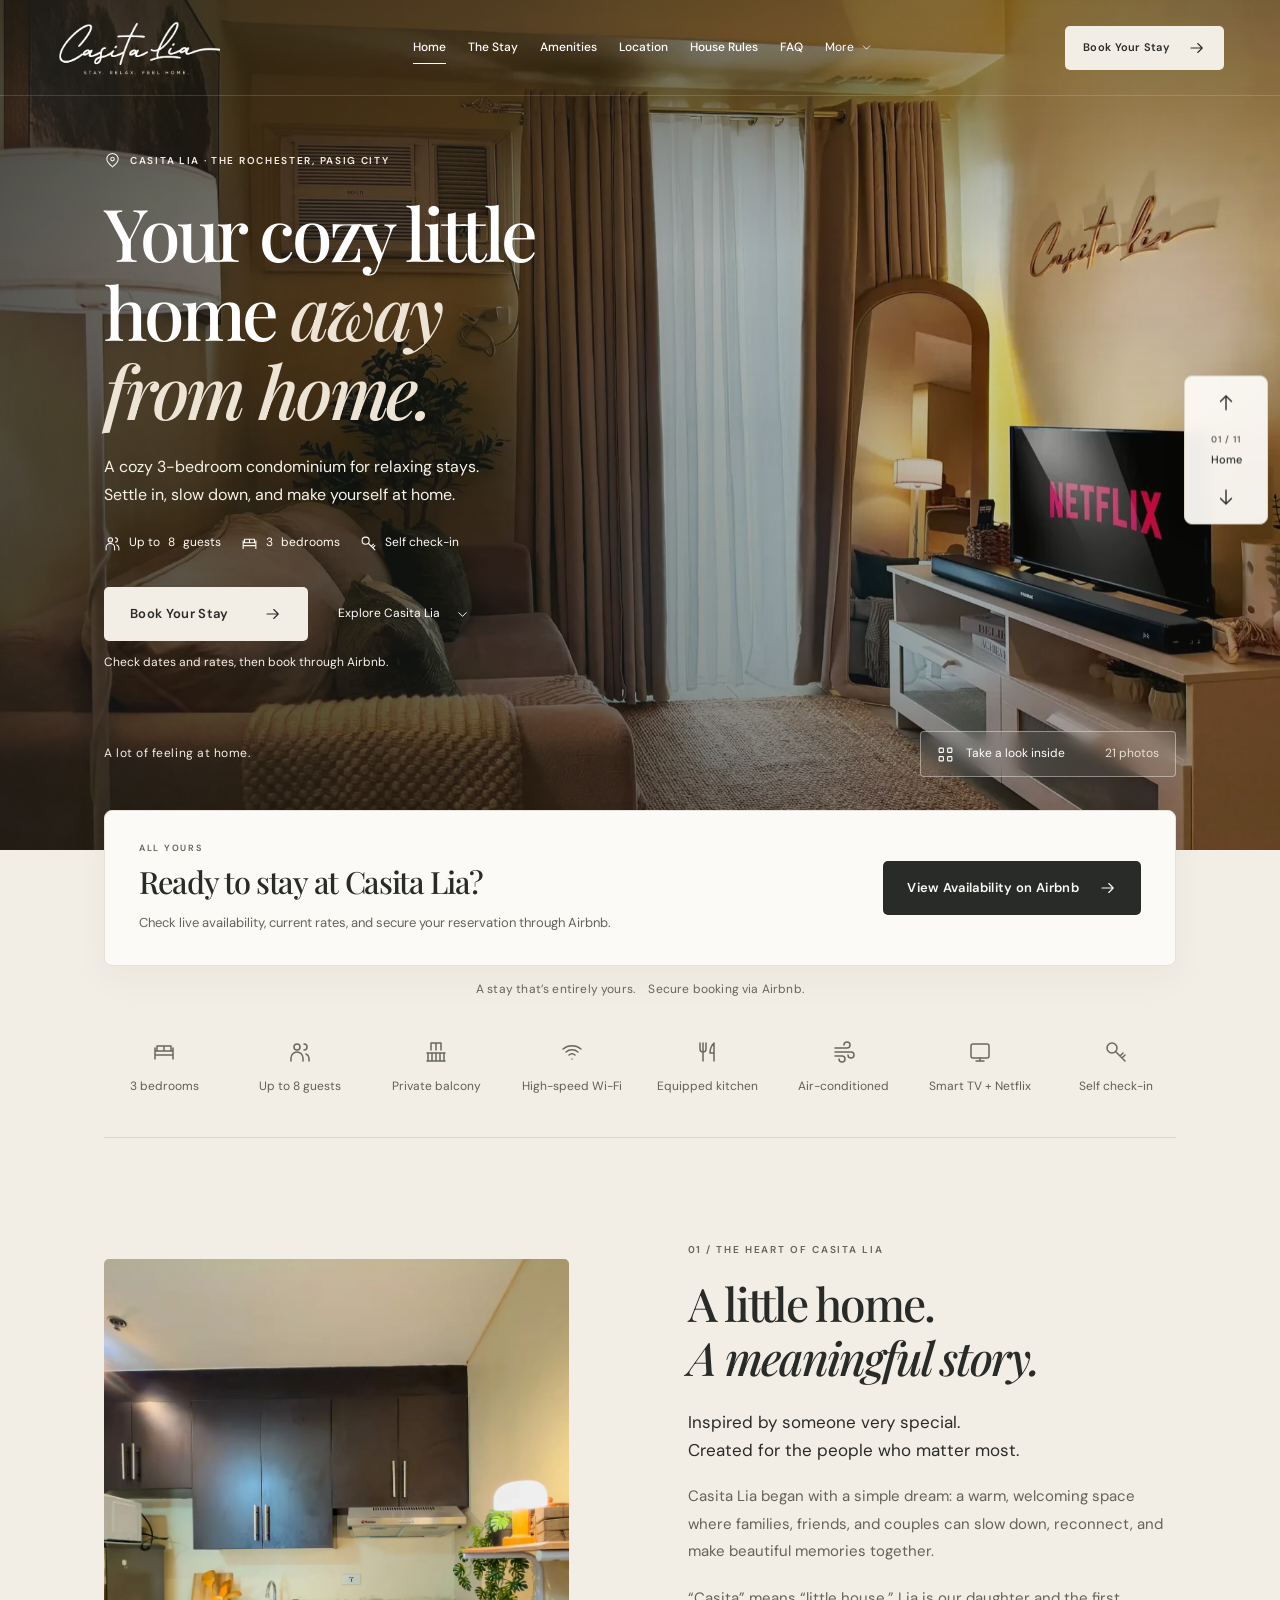
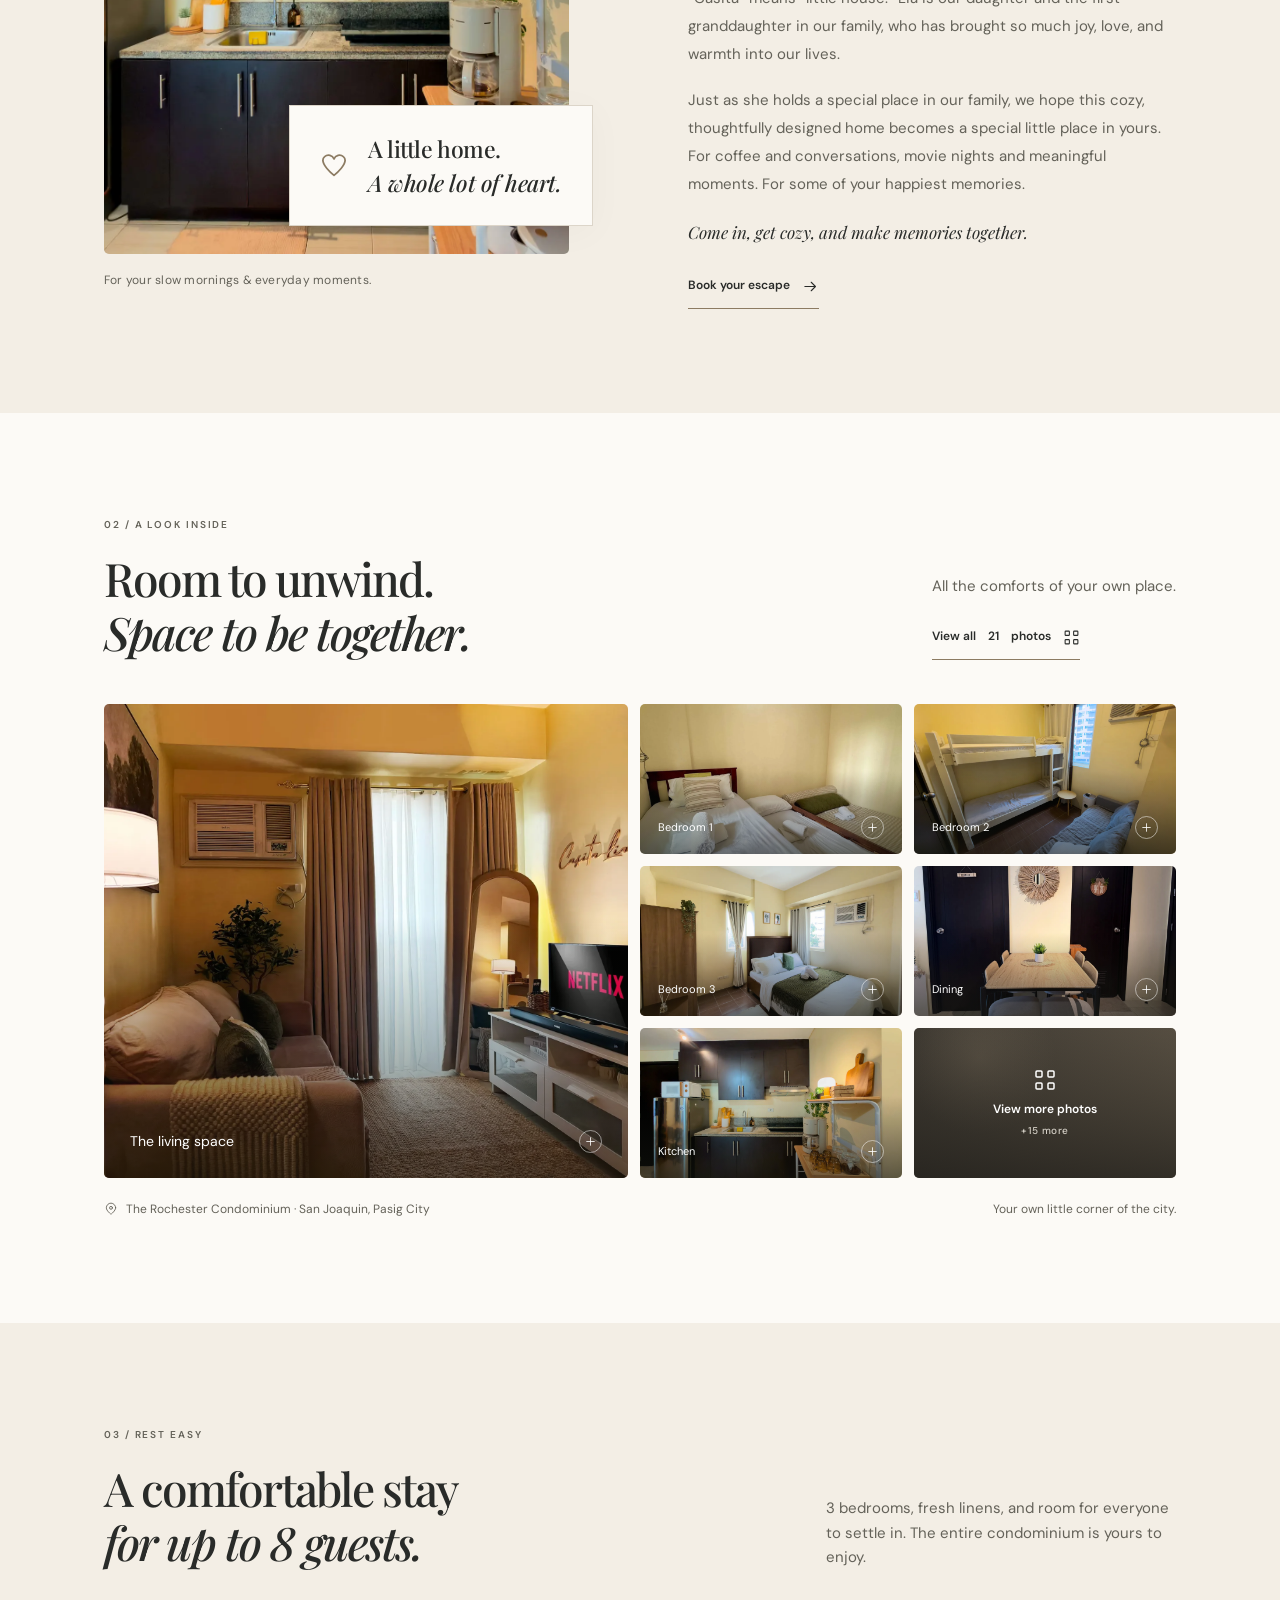
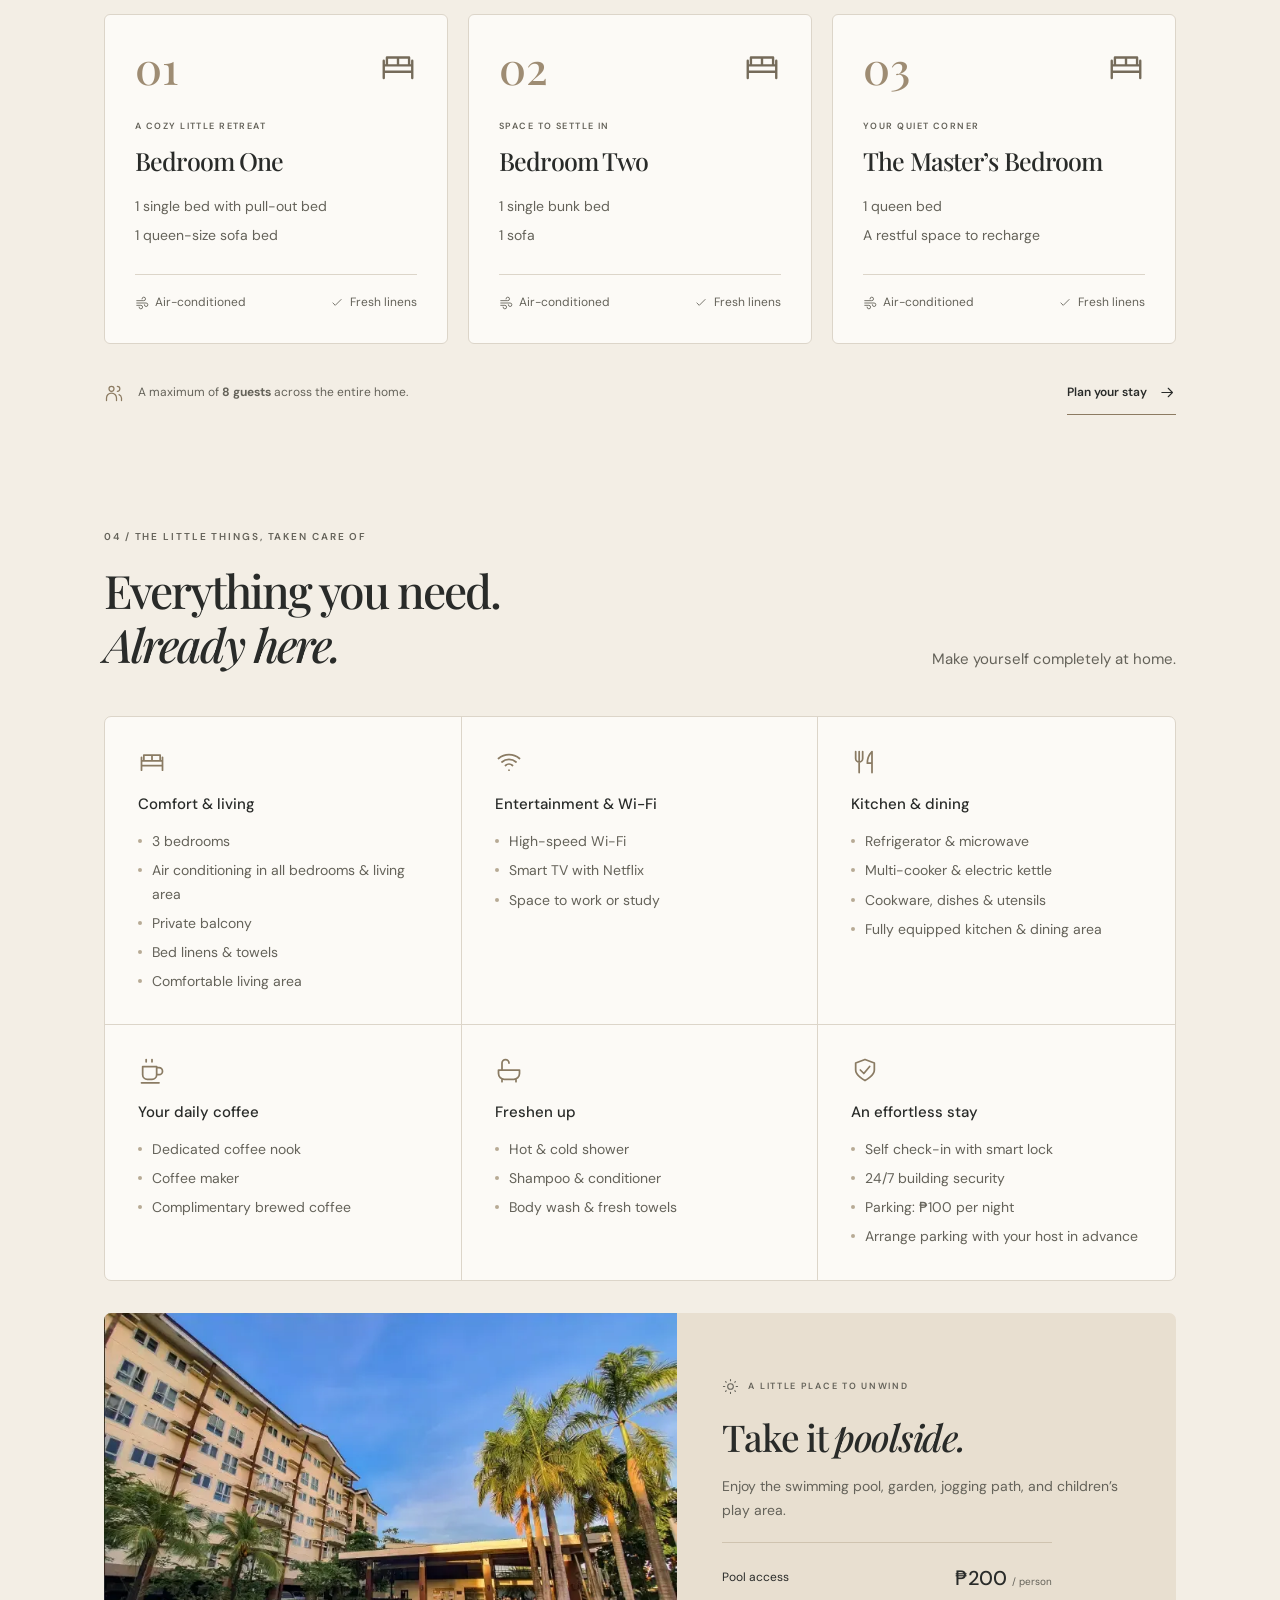
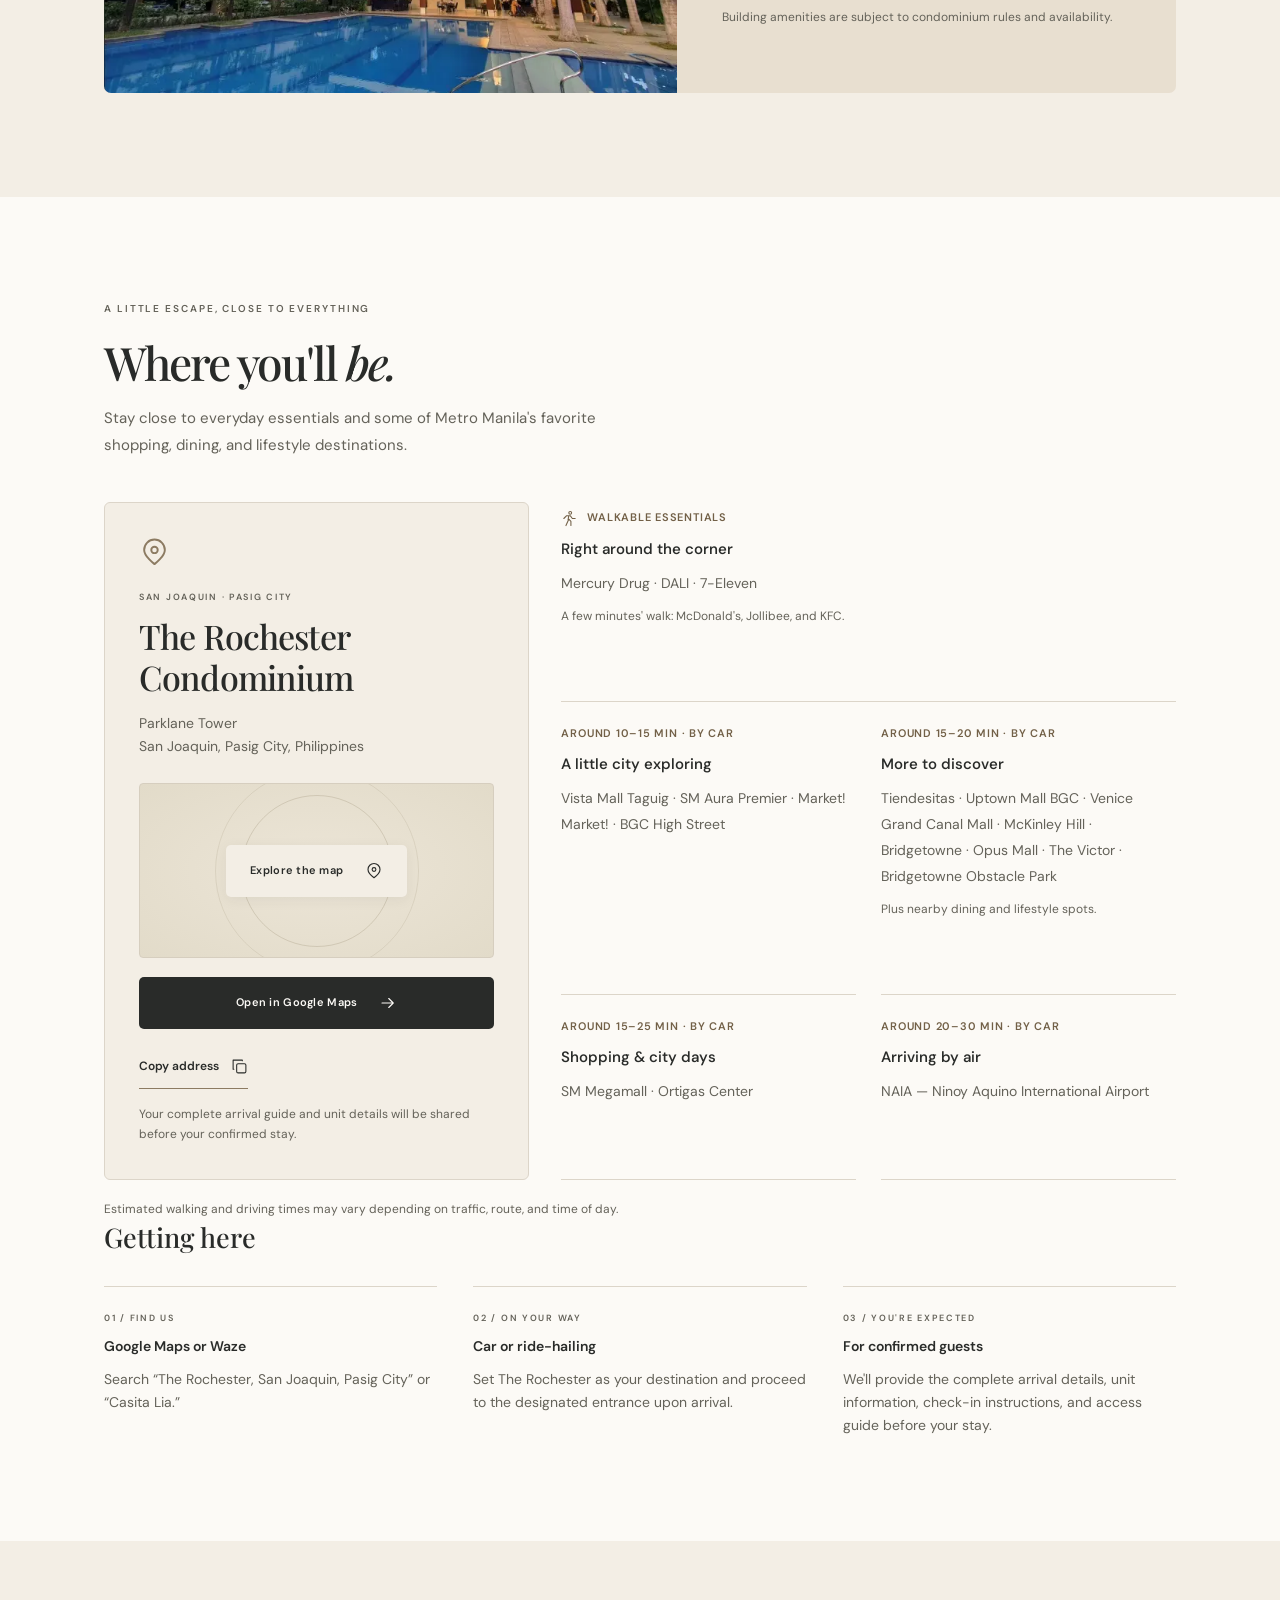
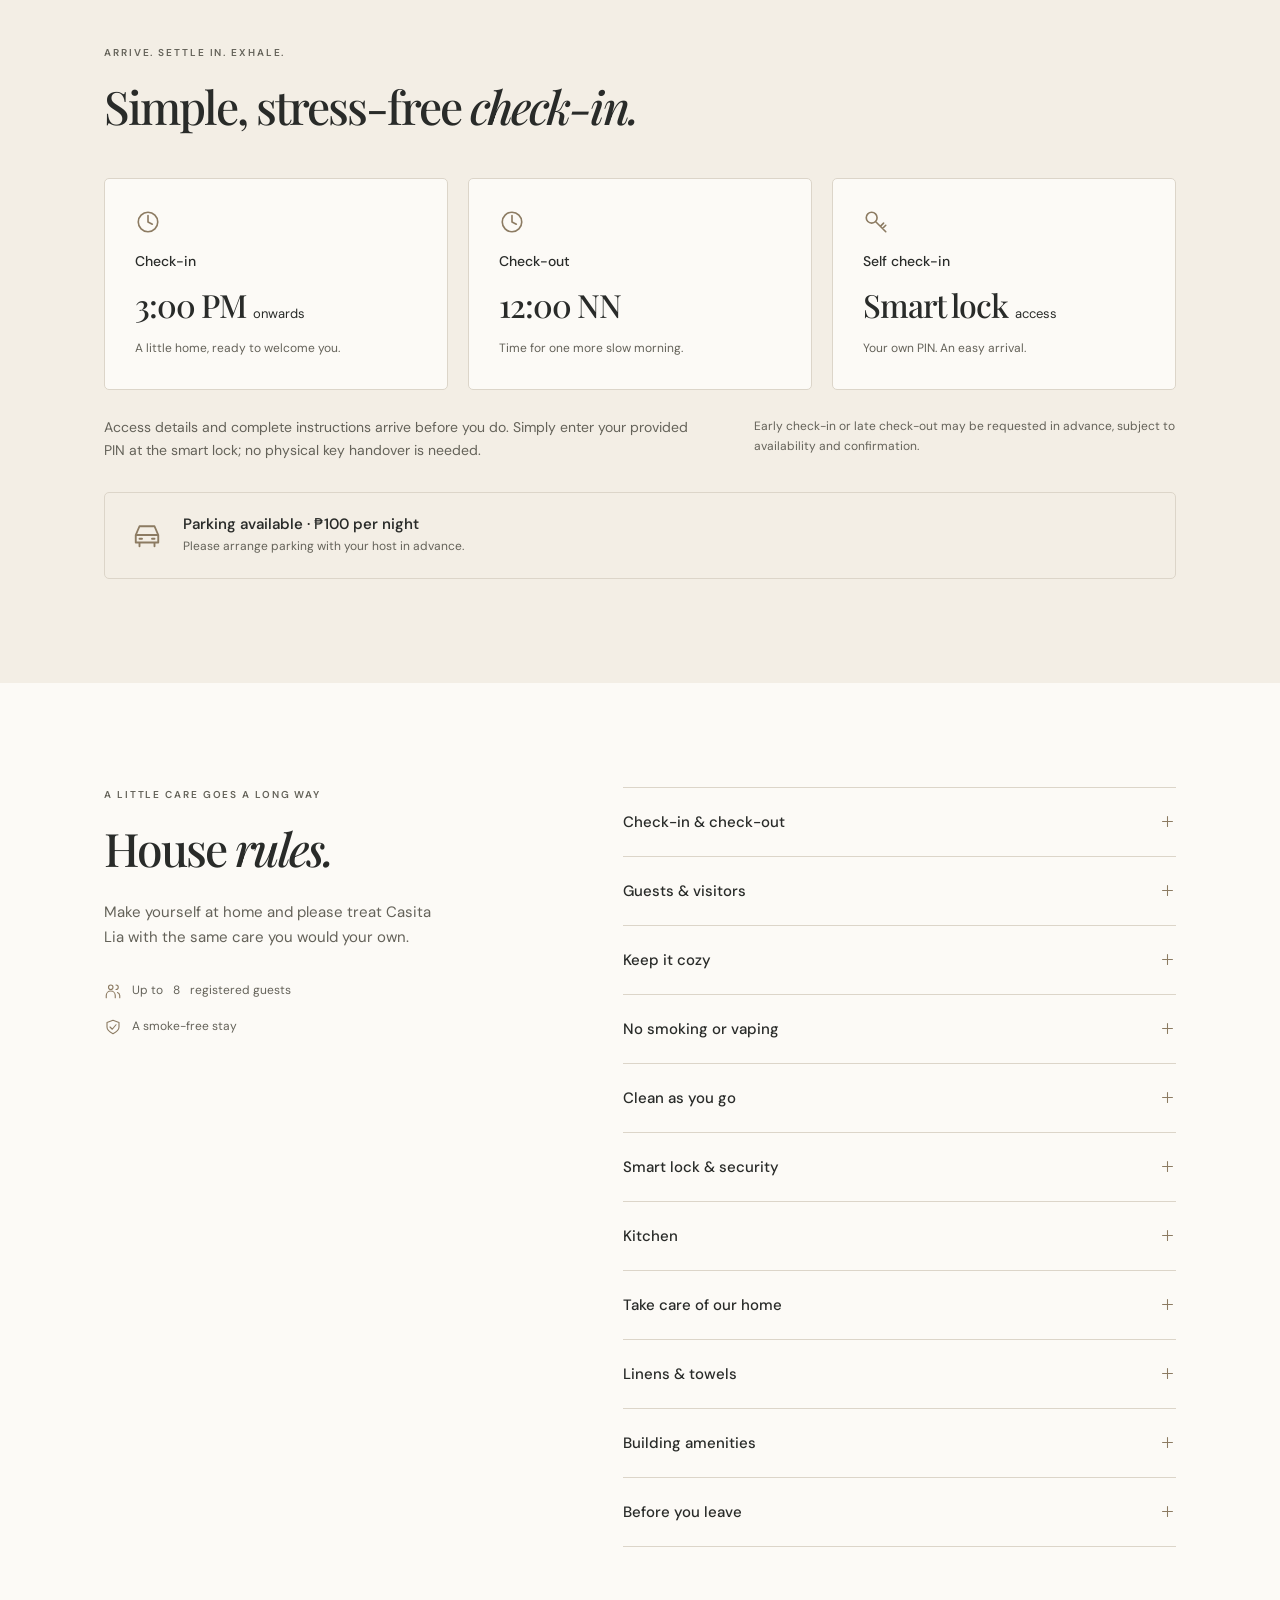
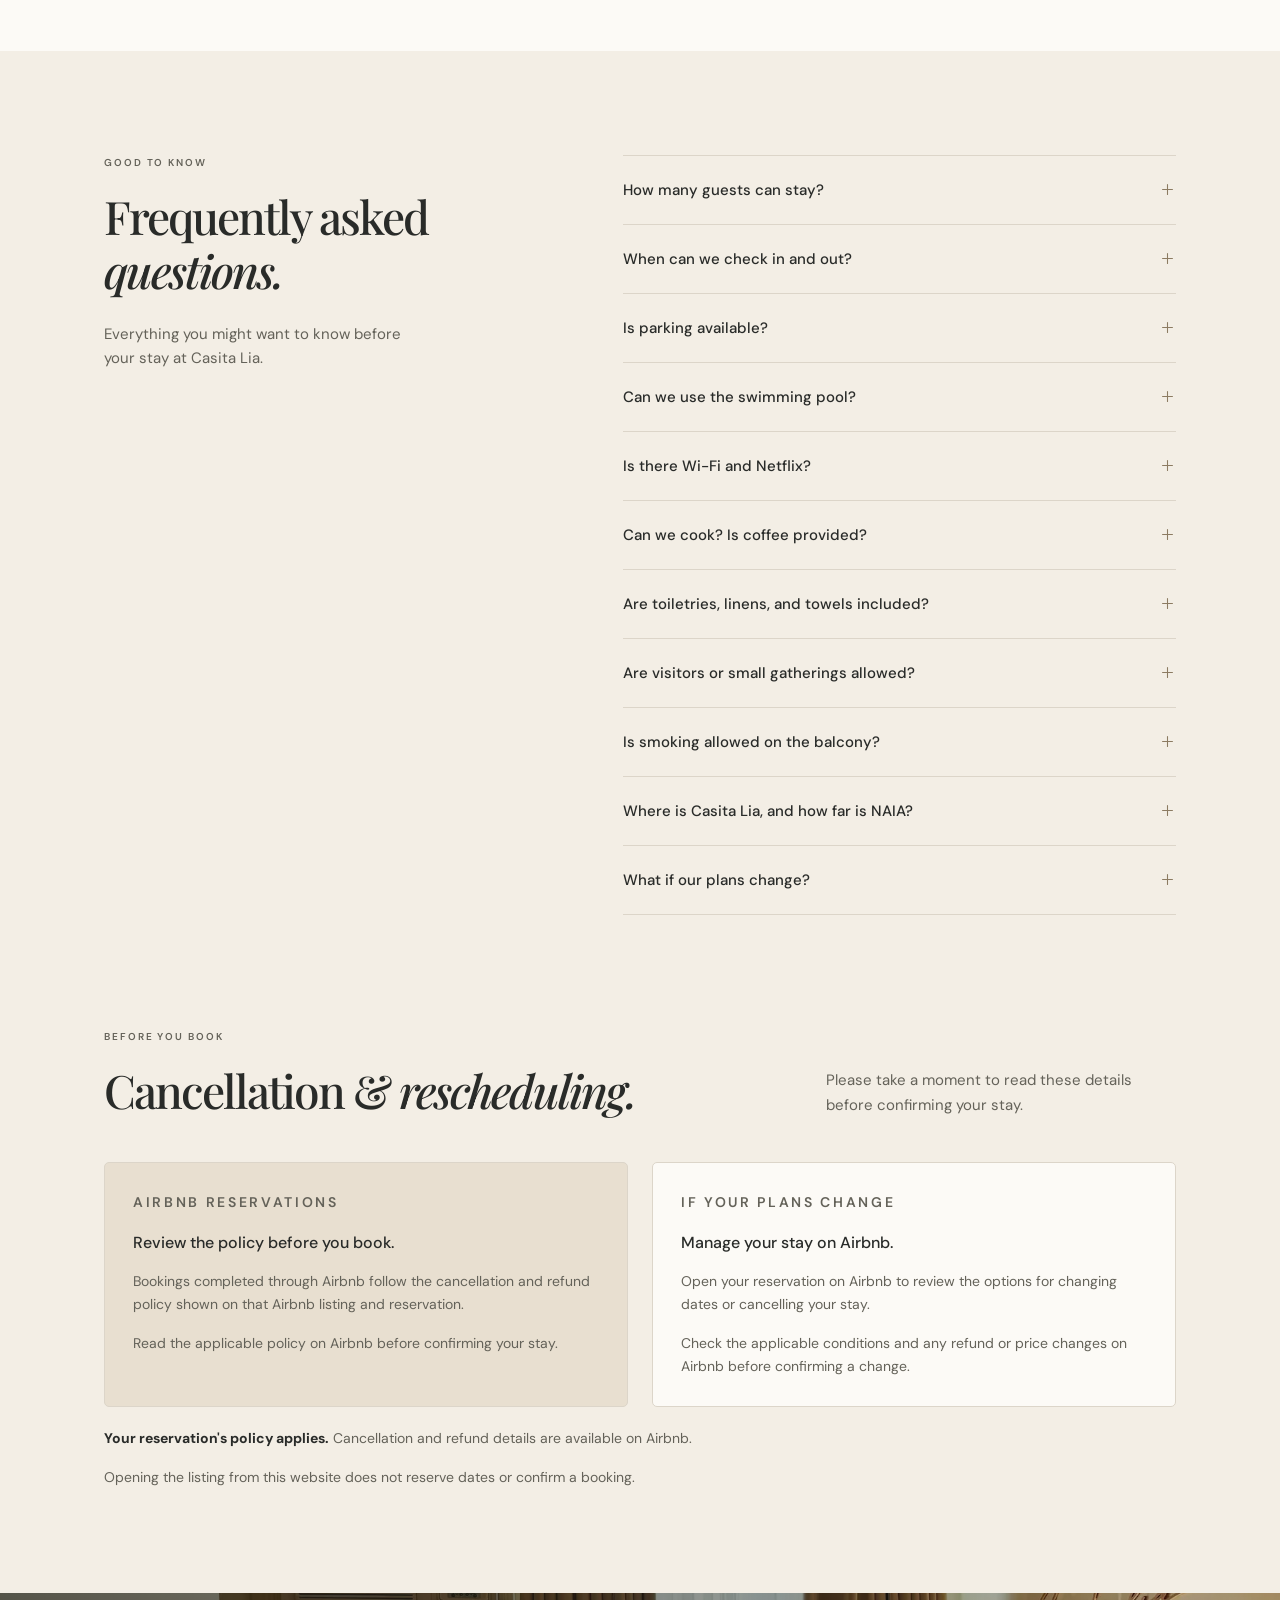
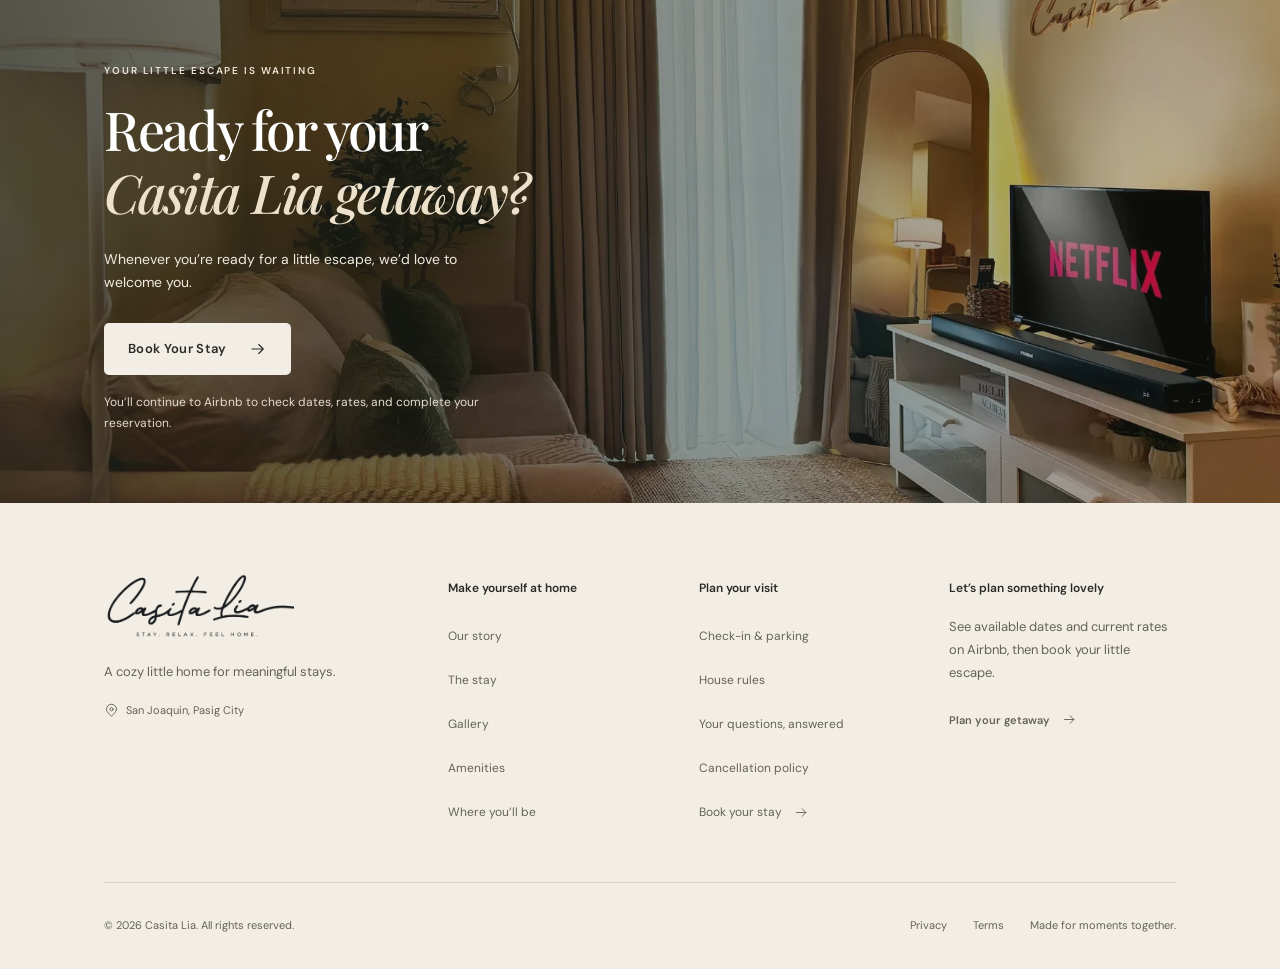
==== commit e659d910: "Update website" ====
--- a/index.html
+++ b/index.html
@@ -77,13 +77,13 @@
     },
     {
       "src": "assets/Casita Lia Photos/Kitchen/2.webp",
-      "title": "Kitchen additonal detail 2",
+      "title": "Kitchen additional detail 2",
       "alt": "Kitchen img 2",
       "category": "Kitchen additional details"
     },
     {
       "src": "assets/Casita Lia Photos/Kitchen/3.webp",
-      "title": "Kitchen additional detail 2",
+      "title": "Kitchen additional detail 3",
       "alt": "Kitchen img 3",
       "category": "Kitchen additional details"
     },
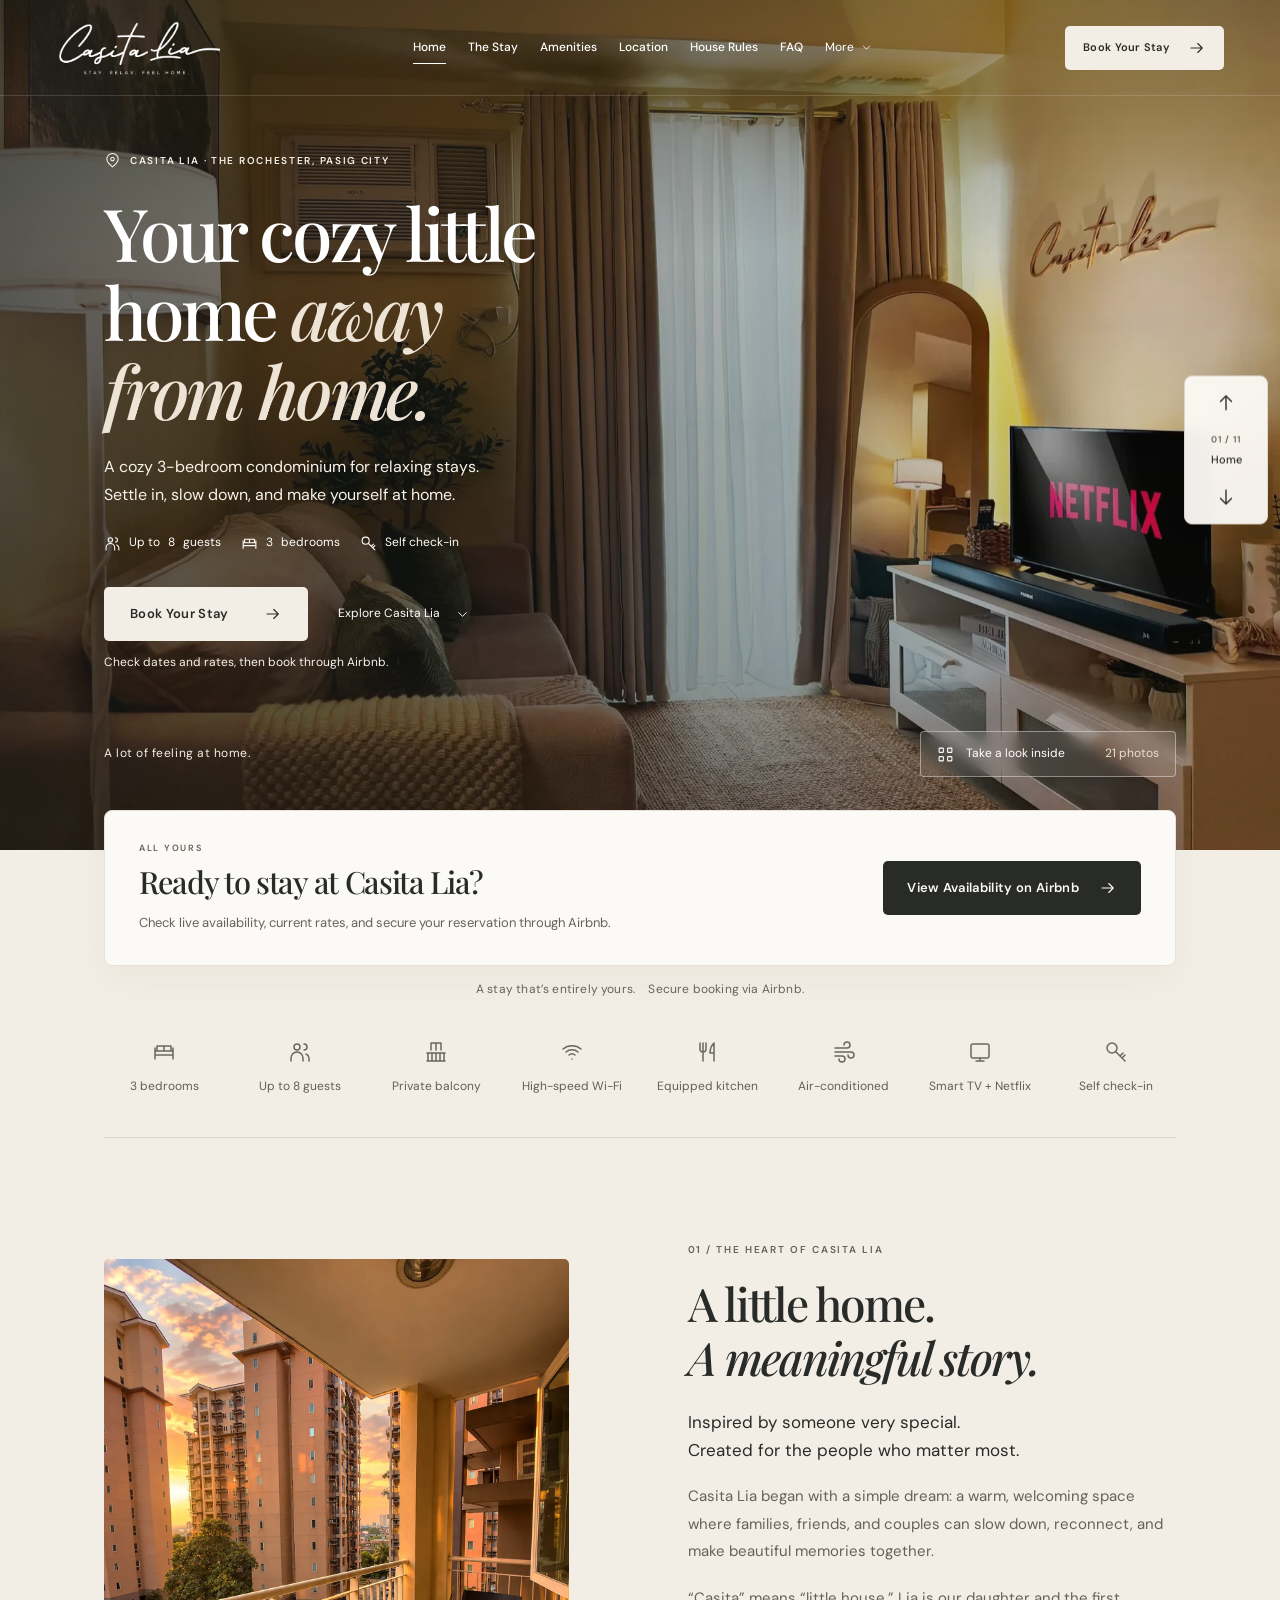
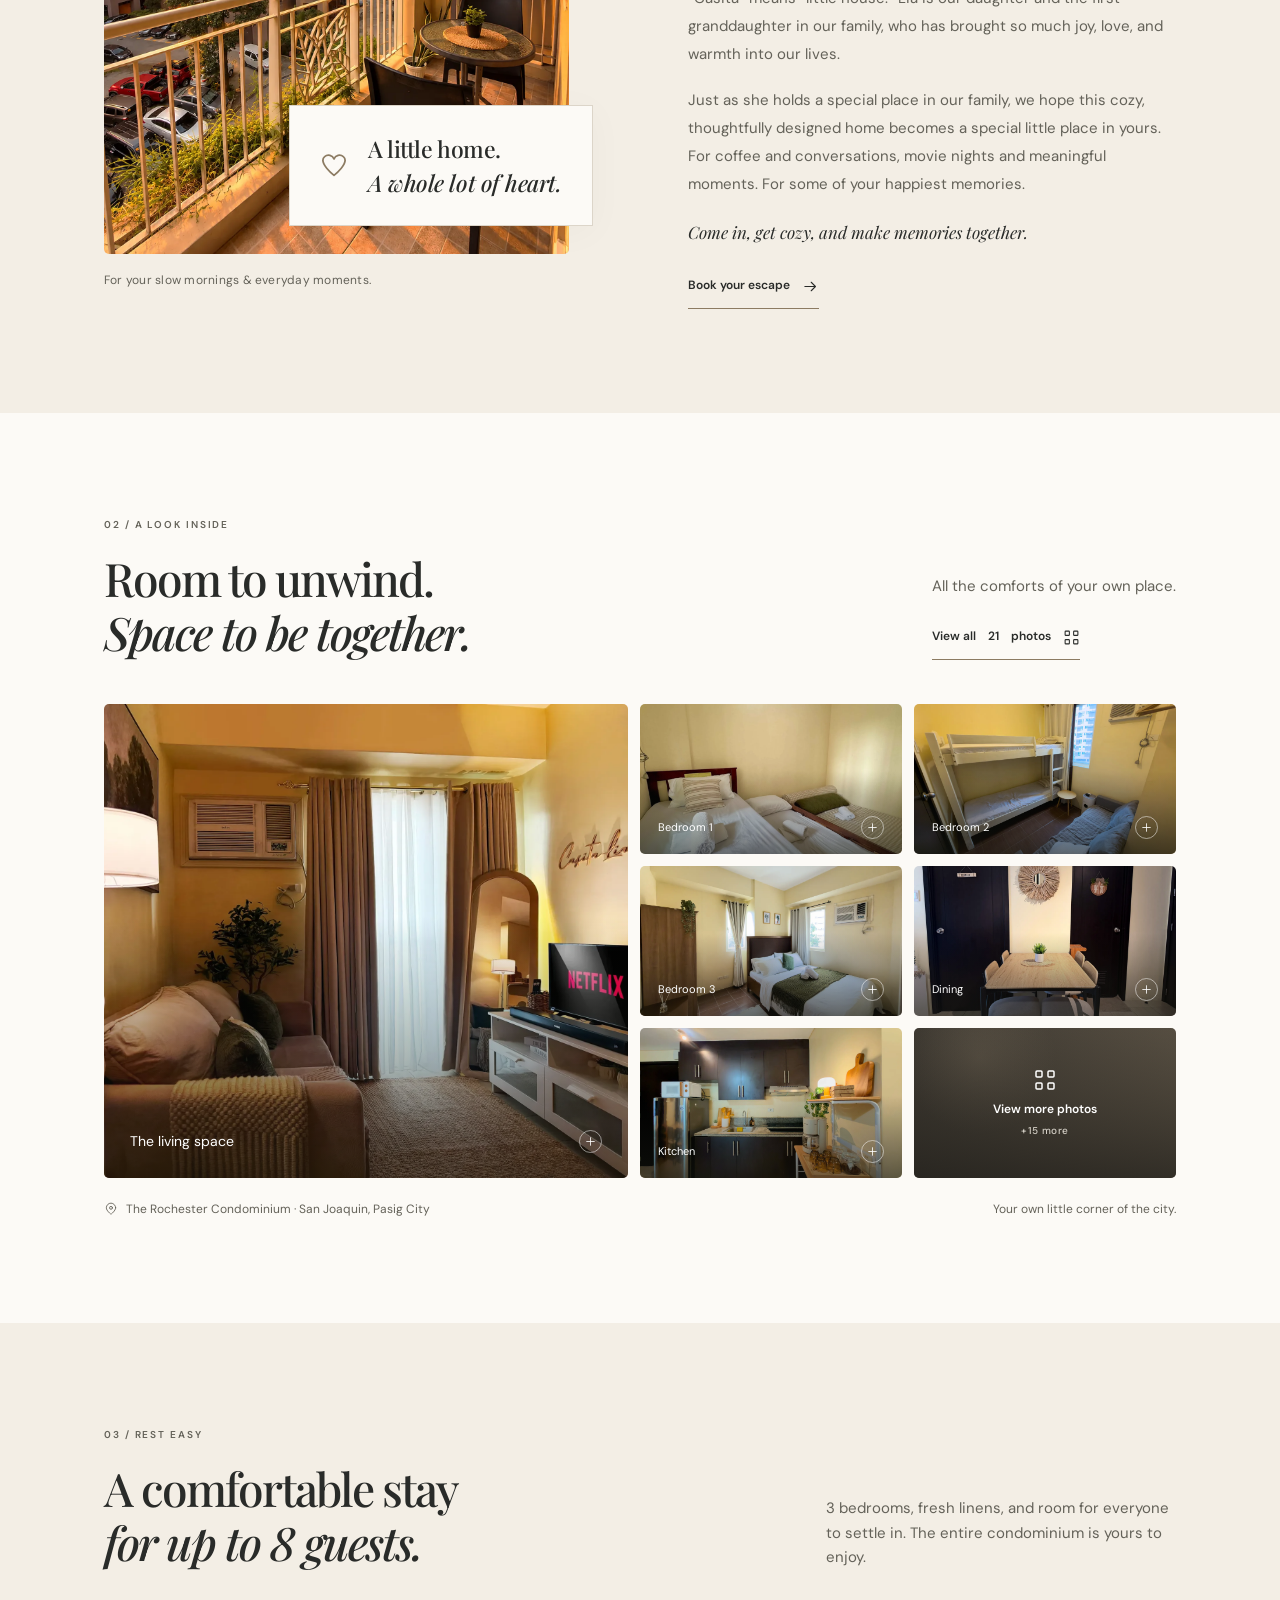
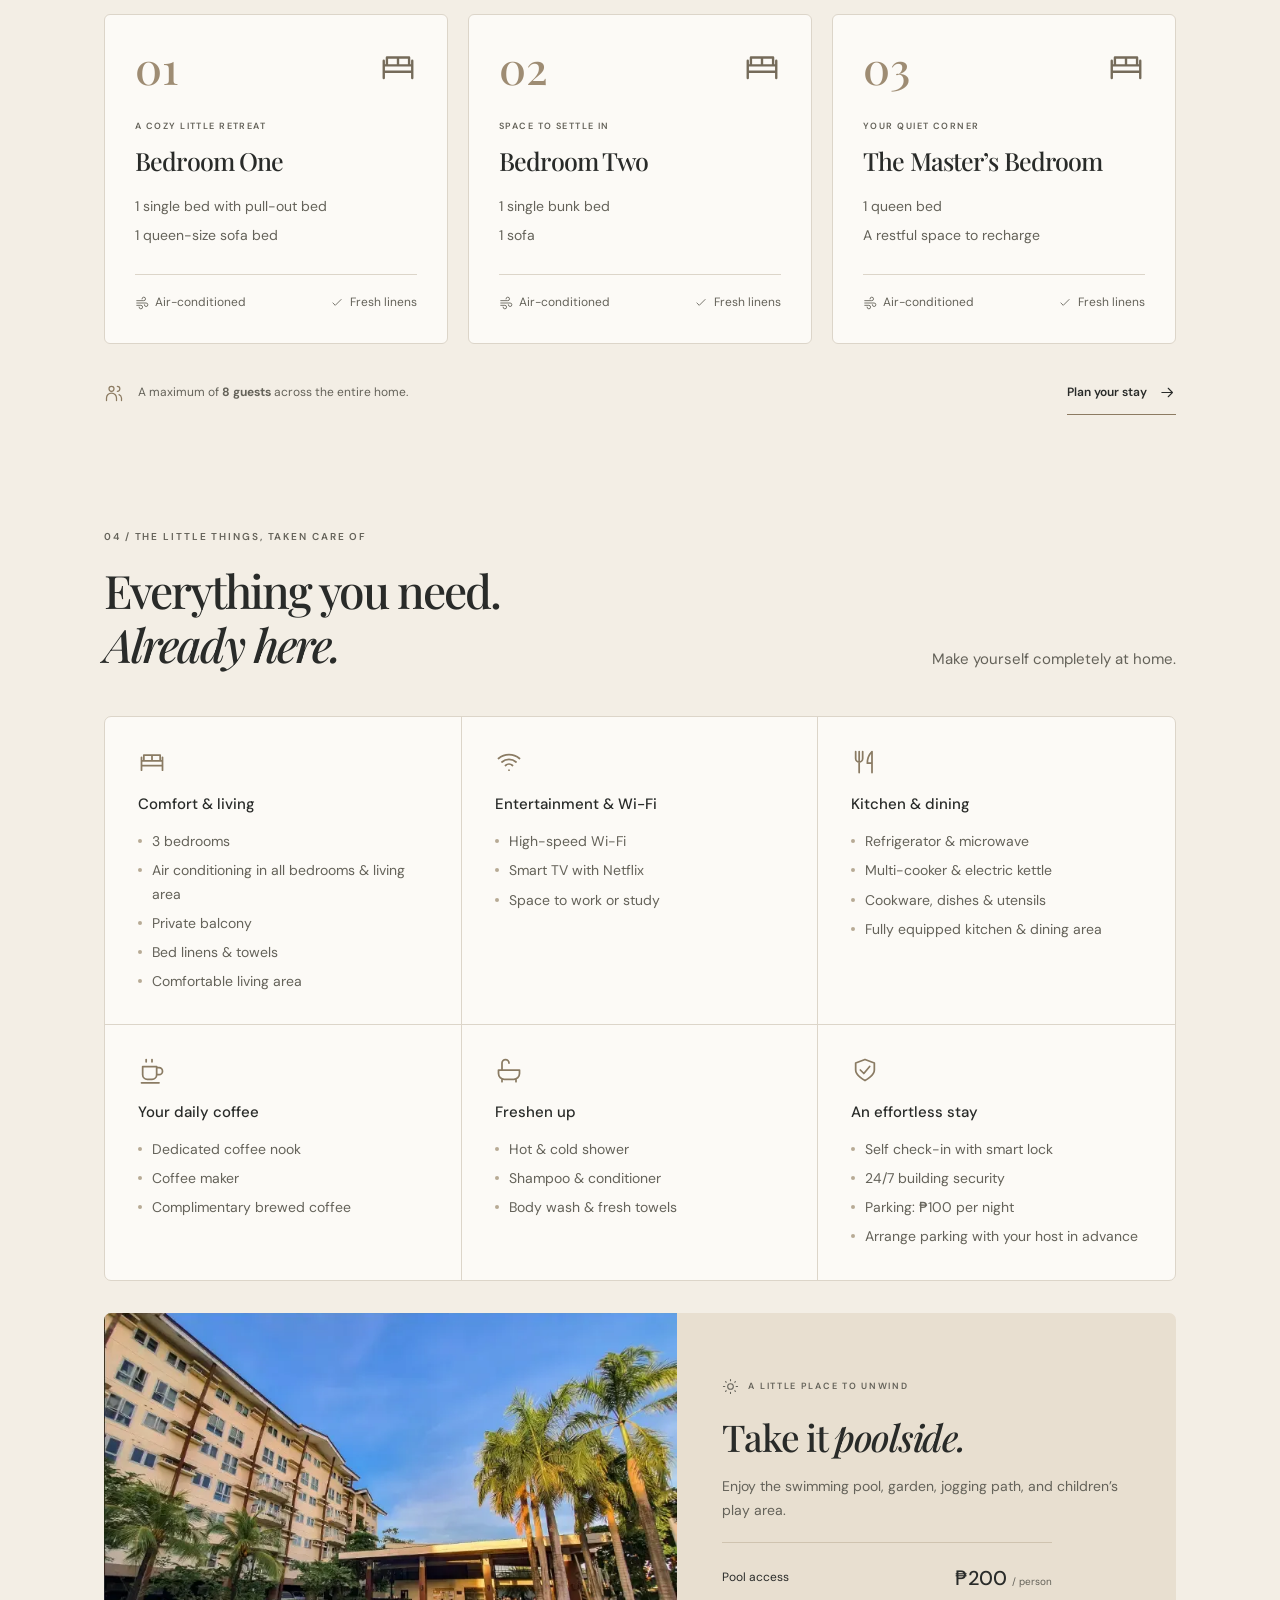
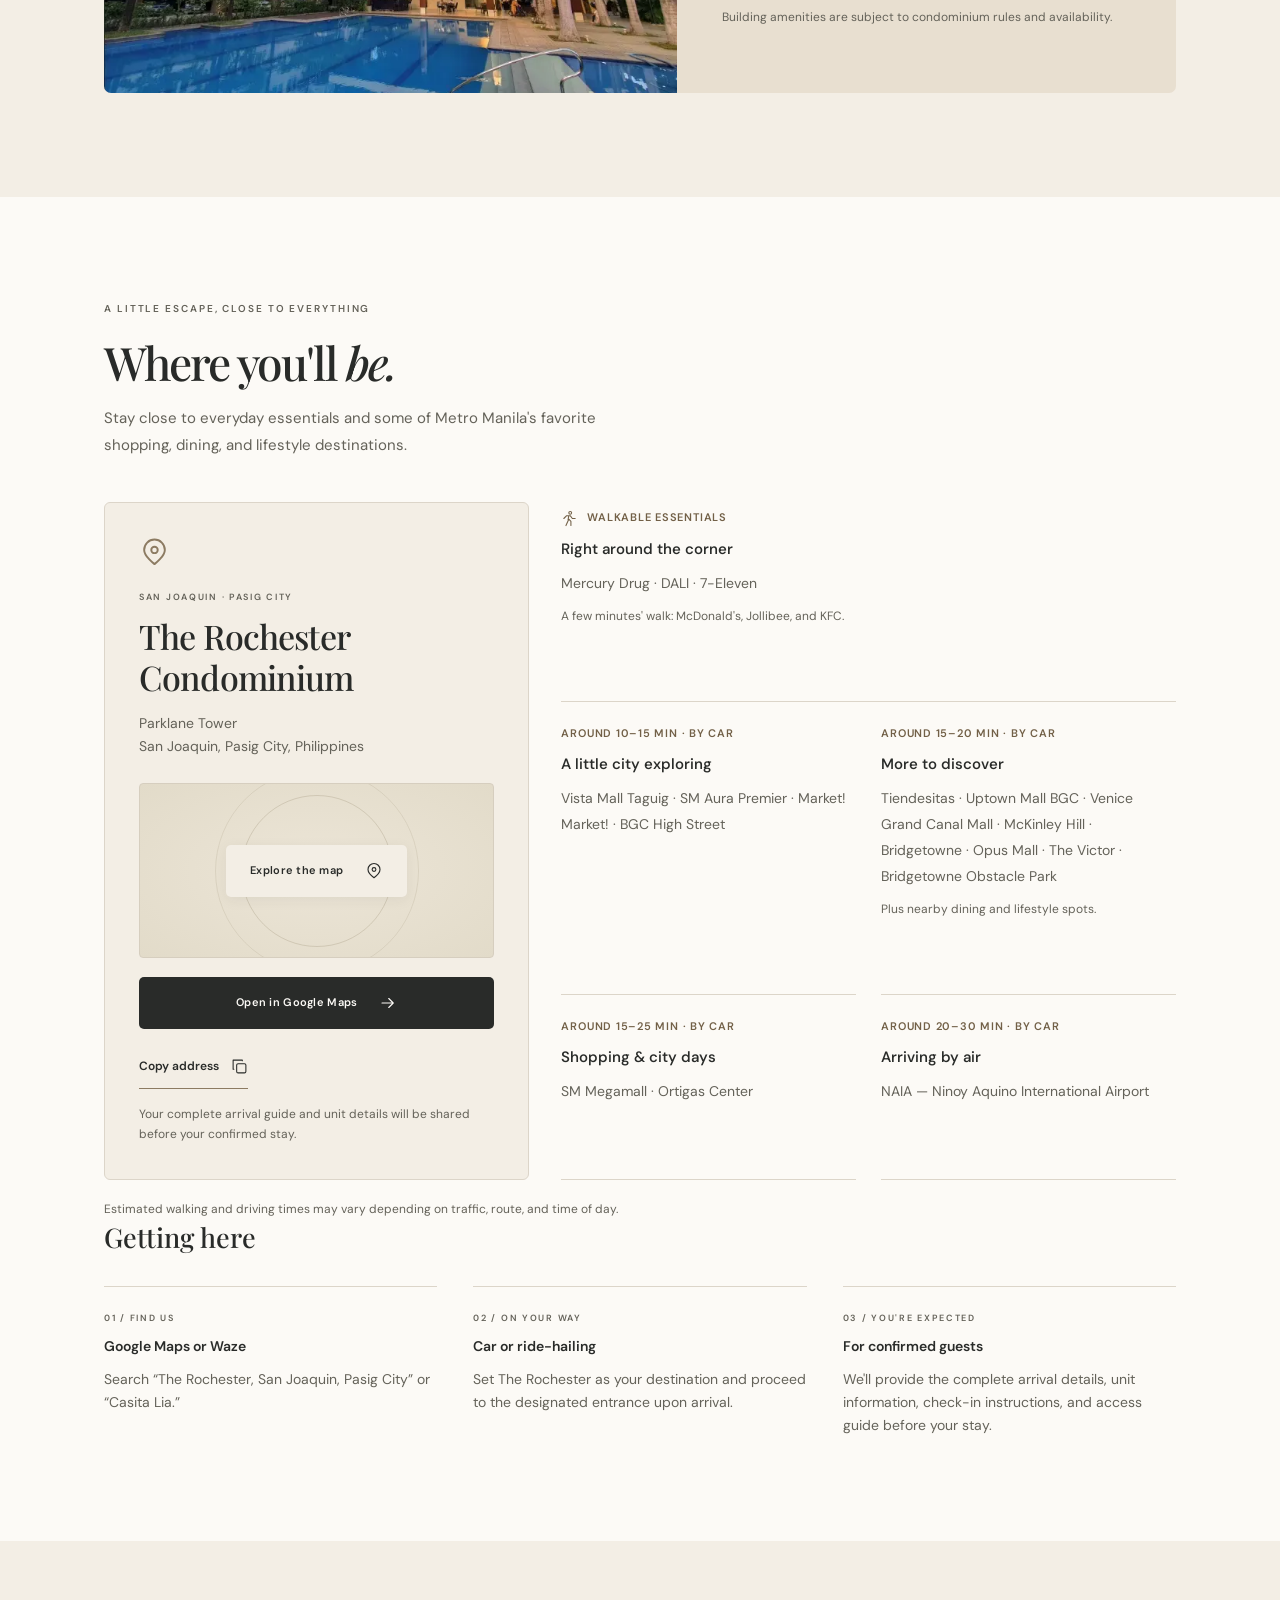
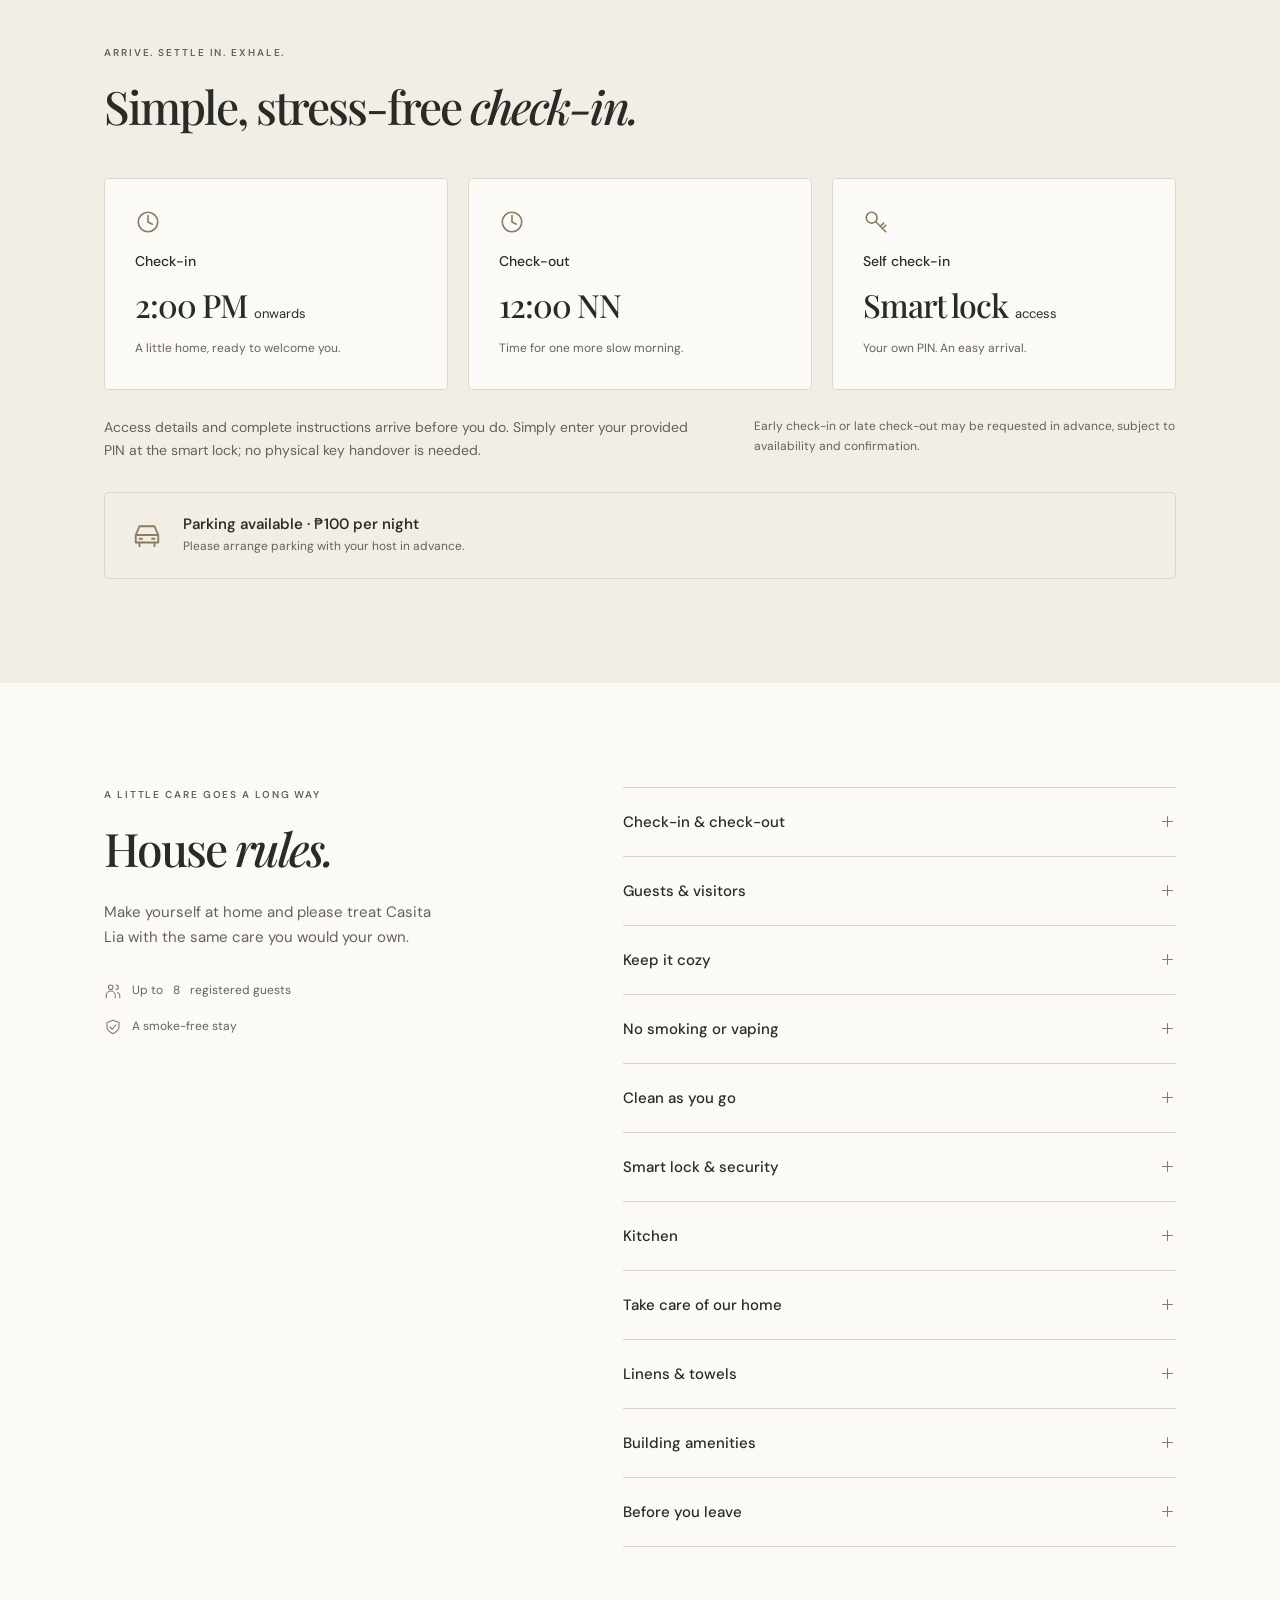
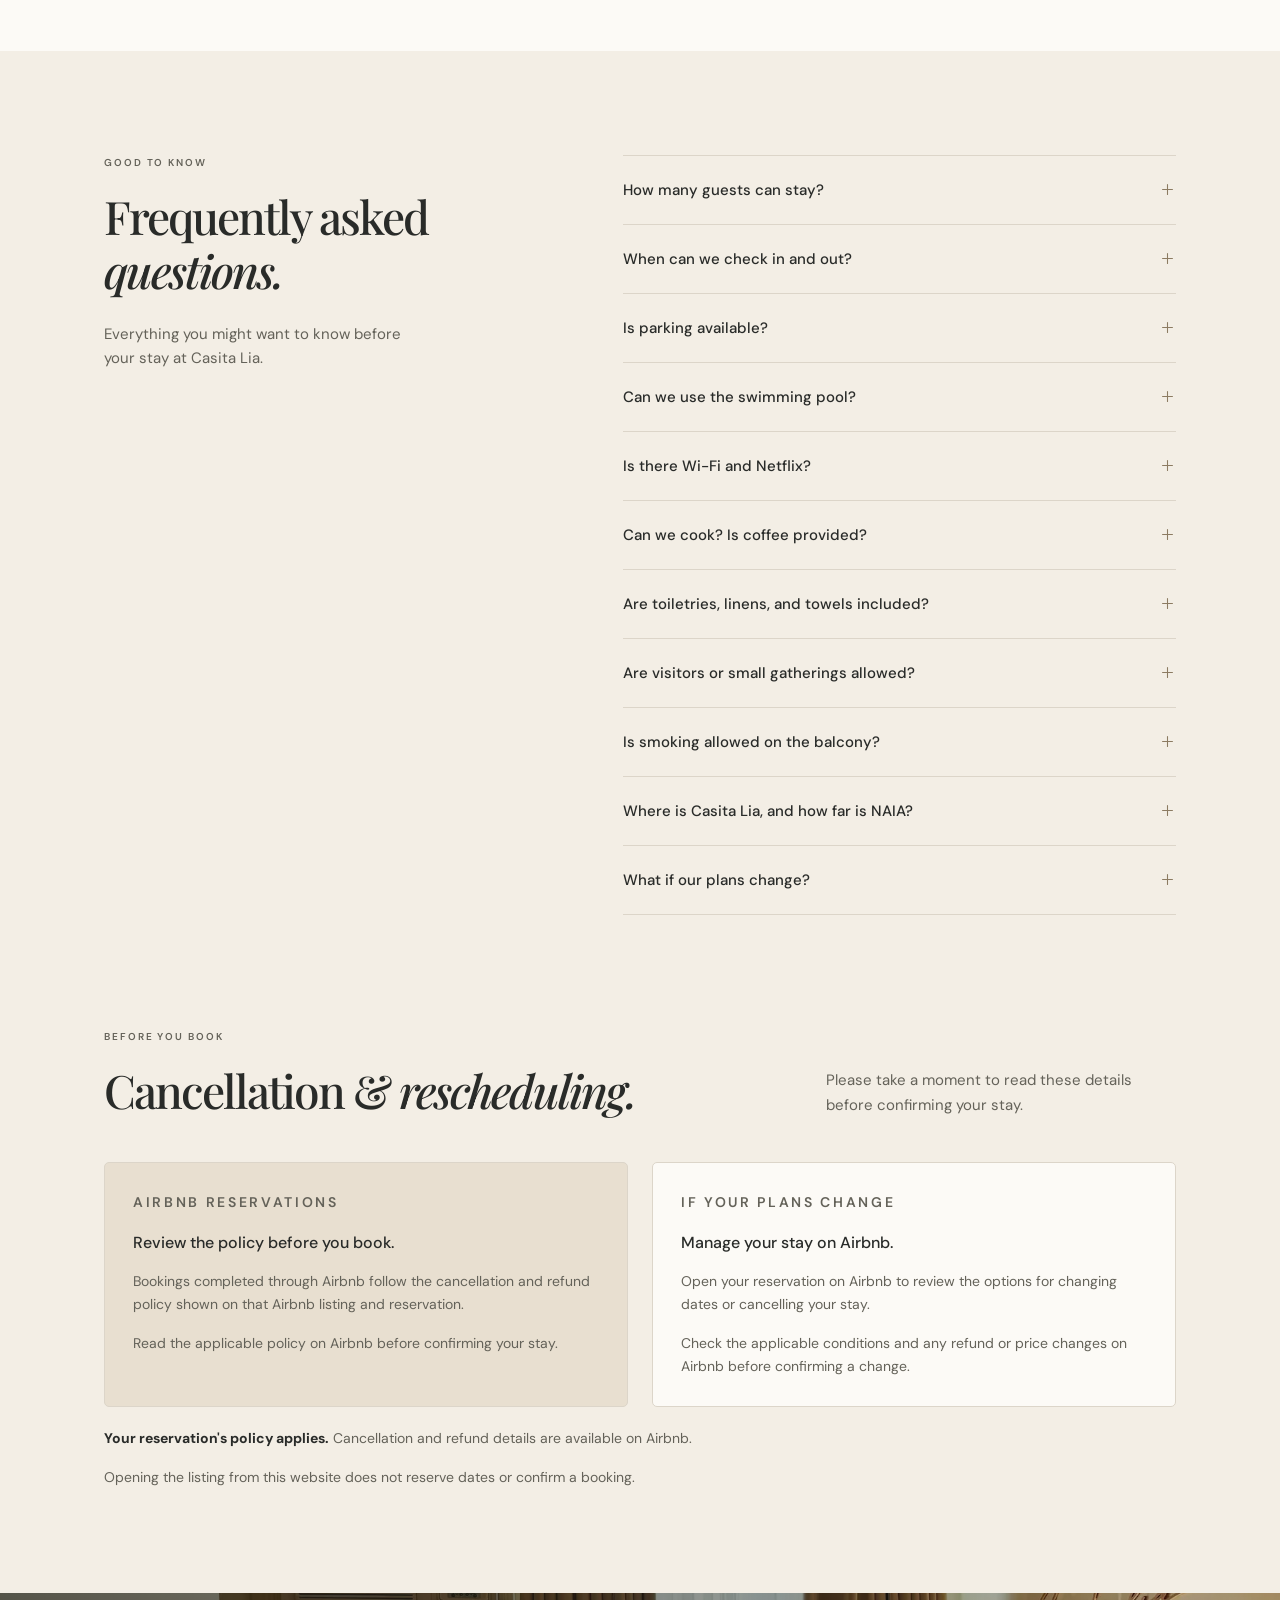
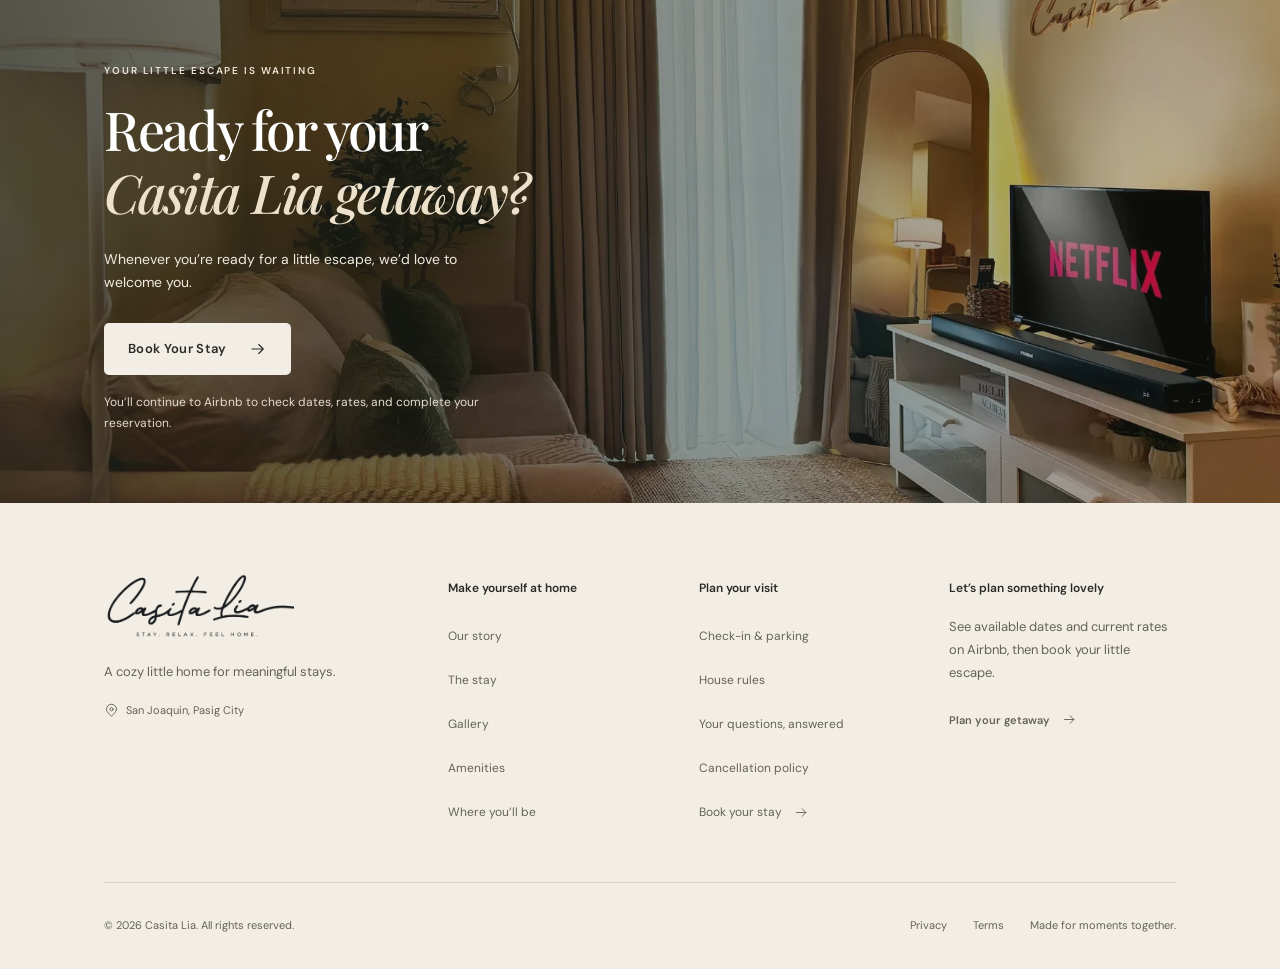
==== commit 359c3a8f: "Change check-in time to 14:00 Updated check-in time from 15:00 to 14:00 in the property details." ====
--- a/index.html
+++ b/index.html
@@ -24,7 +24,7 @@
   "poolPrice": 200,
   "maximumGuests": 8,
   "bedrooms": 3,
-  "checkInTime": "15:00",
+  "checkInTime": "14:00",
   "checkOutTime": "12:00",
   "extraGallery": [
     {
@@ -138,7 +138,7 @@
   <p class="booking-strip__status" id="airbnb-link-status" role="status" hidden></p>
 </section>
 <section class="quick-facts container" aria-label="Your stay at a glance"><div><svg class="icon" aria-hidden="true"><use href="#icon-bed"/></svg><span><span data-property="bedrooms">3</span> bedrooms</span></div><div><svg class="icon" aria-hidden="true"><use href="#icon-guests"/></svg><span>Up to <span data-property="maximumGuests">8</span> guests</span></div><div><svg class="icon" aria-hidden="true"><use href="#icon-balcony"/></svg><span>Private balcony</span></div><div><svg class="icon" aria-hidden="true"><use href="#icon-wifi"/></svg><span>High-speed Wi-Fi</span></div><div><svg class="icon" aria-hidden="true"><use href="#icon-kitchen"/></svg><span>Equipped kitchen</span></div><div><svg class="icon" aria-hidden="true"><use href="#icon-air"/></svg><span>Air-conditioned</span></div><div><svg class="icon" aria-hidden="true"><use href="#icon-tv"/></svg><span>Smart TV + Netflix</span></div><div><svg class="icon" aria-hidden="true"><use href="#icon-key"/></svg><span>Self check-in</span></div></section>
-<section class="section about" id="about" aria-labelledby="about-title"><div class="container about-grid"><div class="about-visual reveal"><picture><source type="image/webp" srcset="assets/Casita Lia Photos/Kitchen/1.webp, assets/Casita Lia Photos/Kitchen/1.webp, assets/Casita Lia Photos/Kitchen/1.webp" sizes="(max-width: 850px) 90vw, 50vw"/><img src="assets/Casita Lia Photos/Kitchen/1.webp" width="1536" height="1024" alt="A warm kitchen and dining nook, ready for shared meals and morning coffee" loading="lazy"/></picture><div class="about-visual__note"><svg class="icon" aria-hidden="true"><use href="#icon-heart"/></svg><span>A little home.<br/><em>A whole lot of heart.</em></span></div><p class="photo-caption">For your slow mornings &amp; everyday moments.</p></div><div class="about-copy reveal"><p class="eyebrow">01 / THE HEART OF CASITA LIA</p><h2 id="about-title">A little home.<br/><em>A meaningful story.</em></h2><p class="about-copy__lead">Inspired by someone very special.<br/>Created for the people who matter most.</p><p>Casita Lia began with a simple dream: a warm, welcoming space where families, friends, and couples can slow down, reconnect, and make beautiful memories together.</p><p>“Casita” means “little house.” Lia is our daughter and the first granddaughter in our family, who has brought so much joy, love, and warmth into our lives.</p><p>Just as she holds a special place in our family, we hope this cozy, thoughtfully designed home becomes a special little place in yours. For coffee and conversations, movie nights and meaningful moments. For some of your happiest memories.</p><p class="about-copy__welcome">Come in, get cozy, and make memories together.</p><a class="text-link" data-airbnb-link target="_blank" rel="noopener noreferrer" role="link" tabindex="0" aria-disabled="true" data-analytics="airbnb-booking-click">Book your escape <svg class="icon" aria-hidden="true"><use href="#icon-arrow"/></svg></a></div></div></section>
+<section class="section about" id="about" aria-labelledby="about-title"><div class="container about-grid"><div class="about-visual reveal"><picture><source type="image/webp" srcset="assets/Casita Lia Photos/Balcony/1.webp, assets/Casita Lia Photos/Balcony/1.webp, assets/Casita Lia Photos/Balcony/1.webp" sizes="(max-width: 850px) 90vw, 50vw"/><img src="assets/Casita Lia Photos/Balcony/1.webp" width="1536" height="1024" alt="A warm afternoon at Casita Lia" loading="lazy"/></picture><div class="about-visual__note"><svg class="icon" aria-hidden="true"><use href="#icon-heart"/></svg><span>A little home.<br/><em>A whole lot of heart.</em></span></div><p class="photo-caption">For your slow mornings &amp; everyday moments.</p></div><div class="about-copy reveal"><p class="eyebrow">01 / THE HEART OF CASITA LIA</p><h2 id="about-title">A little home.<br/><em>A meaningful story.</em></h2><p class="about-copy__lead">Inspired by someone very special.<br/>Created for the people who matter most.</p><p>Casita Lia began with a simple dream: a warm, welcoming space where families, friends, and couples can slow down, reconnect, and make beautiful memories together.</p><p>“Casita” means “little house.” Lia is our daughter and the first granddaughter in our family, who has brought so much joy, love, and warmth into our lives.</p><p>Just as she holds a special place in our family, we hope this cozy, thoughtfully designed home becomes a special little place in yours. For coffee and conversations, movie nights and meaningful moments. For some of your happiest memories.</p><p class="about-copy__welcome">Come in, get cozy, and make memories together.</p><a class="text-link" data-airbnb-link target="_blank" rel="noopener noreferrer" role="link" tabindex="0" aria-disabled="true" data-analytics="airbnb-booking-click">Book your escape <svg class="icon" aria-hidden="true"><use href="#icon-arrow"/></svg></a></div></div></section>
 <section class="section gallery-section" id="gallery" aria-labelledby="gallery-title">
   <div class="container">
     <div class="section-heading section-heading--split reveal">
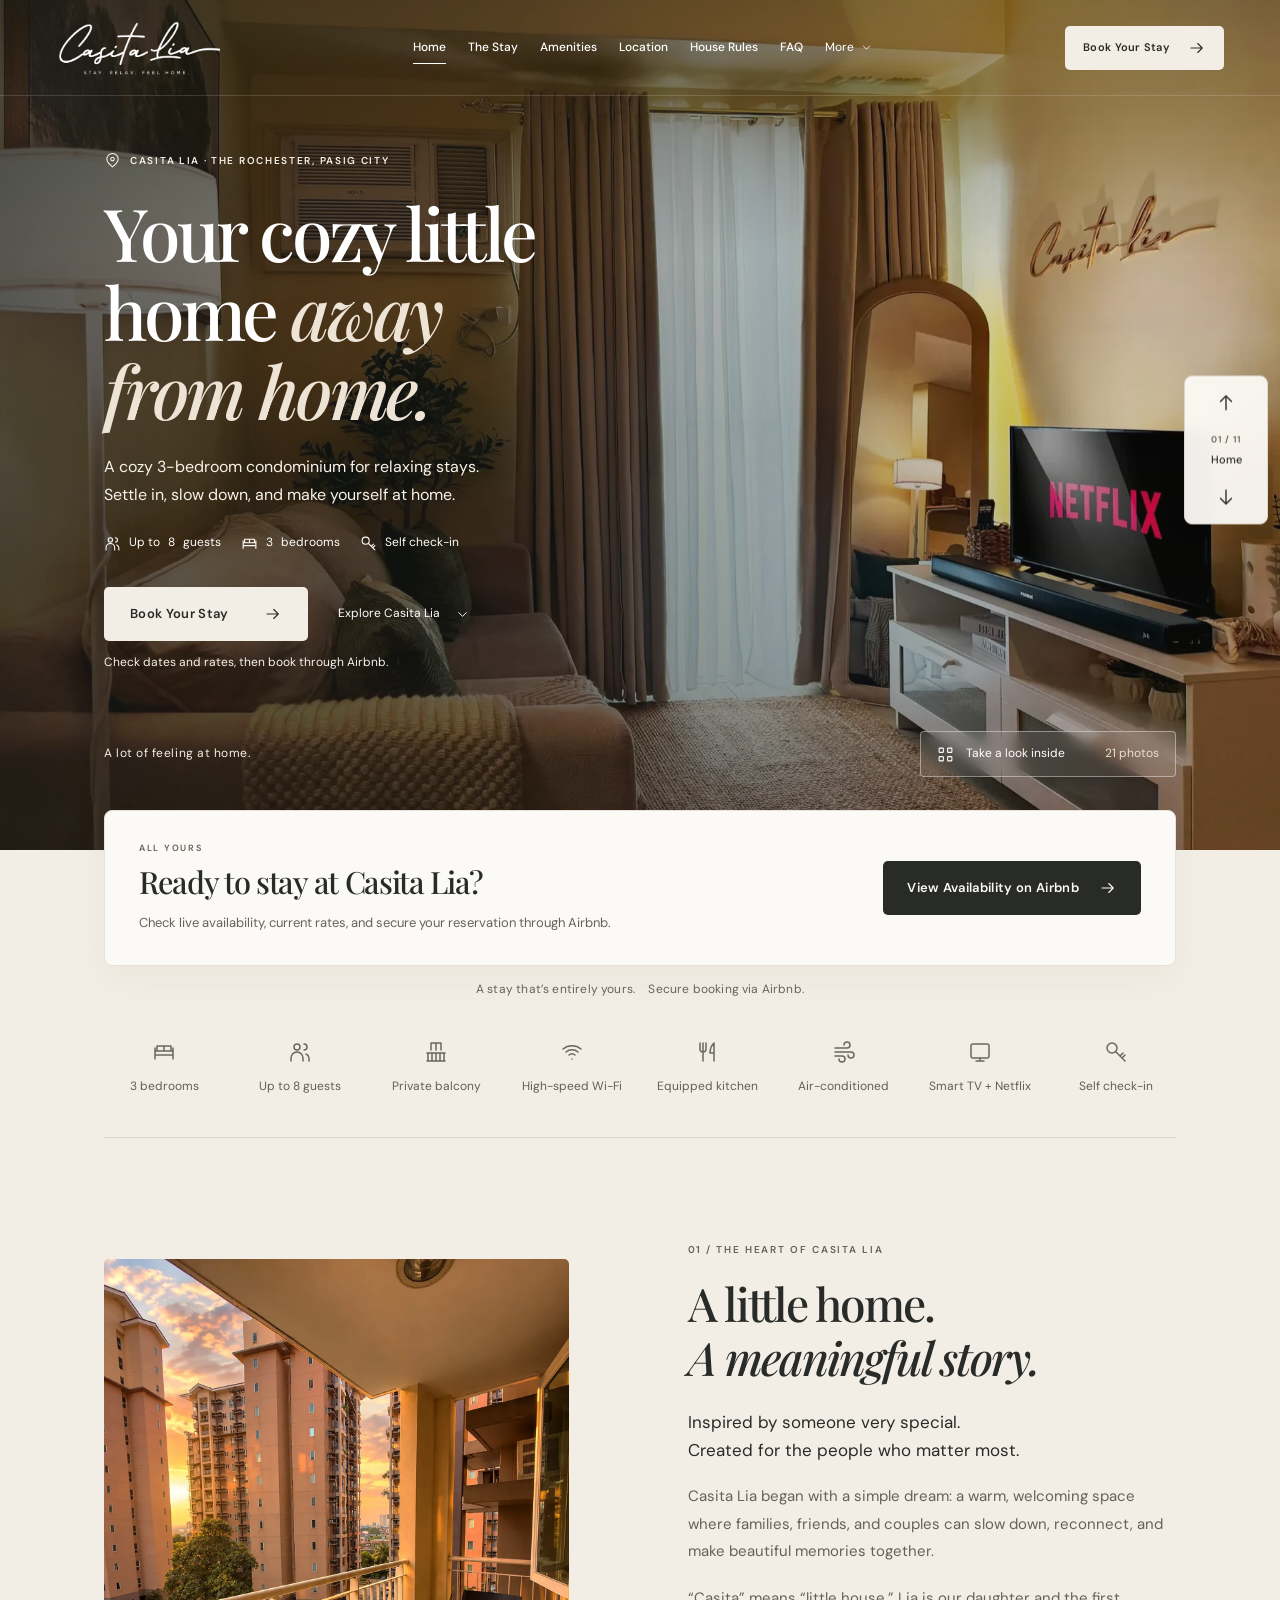
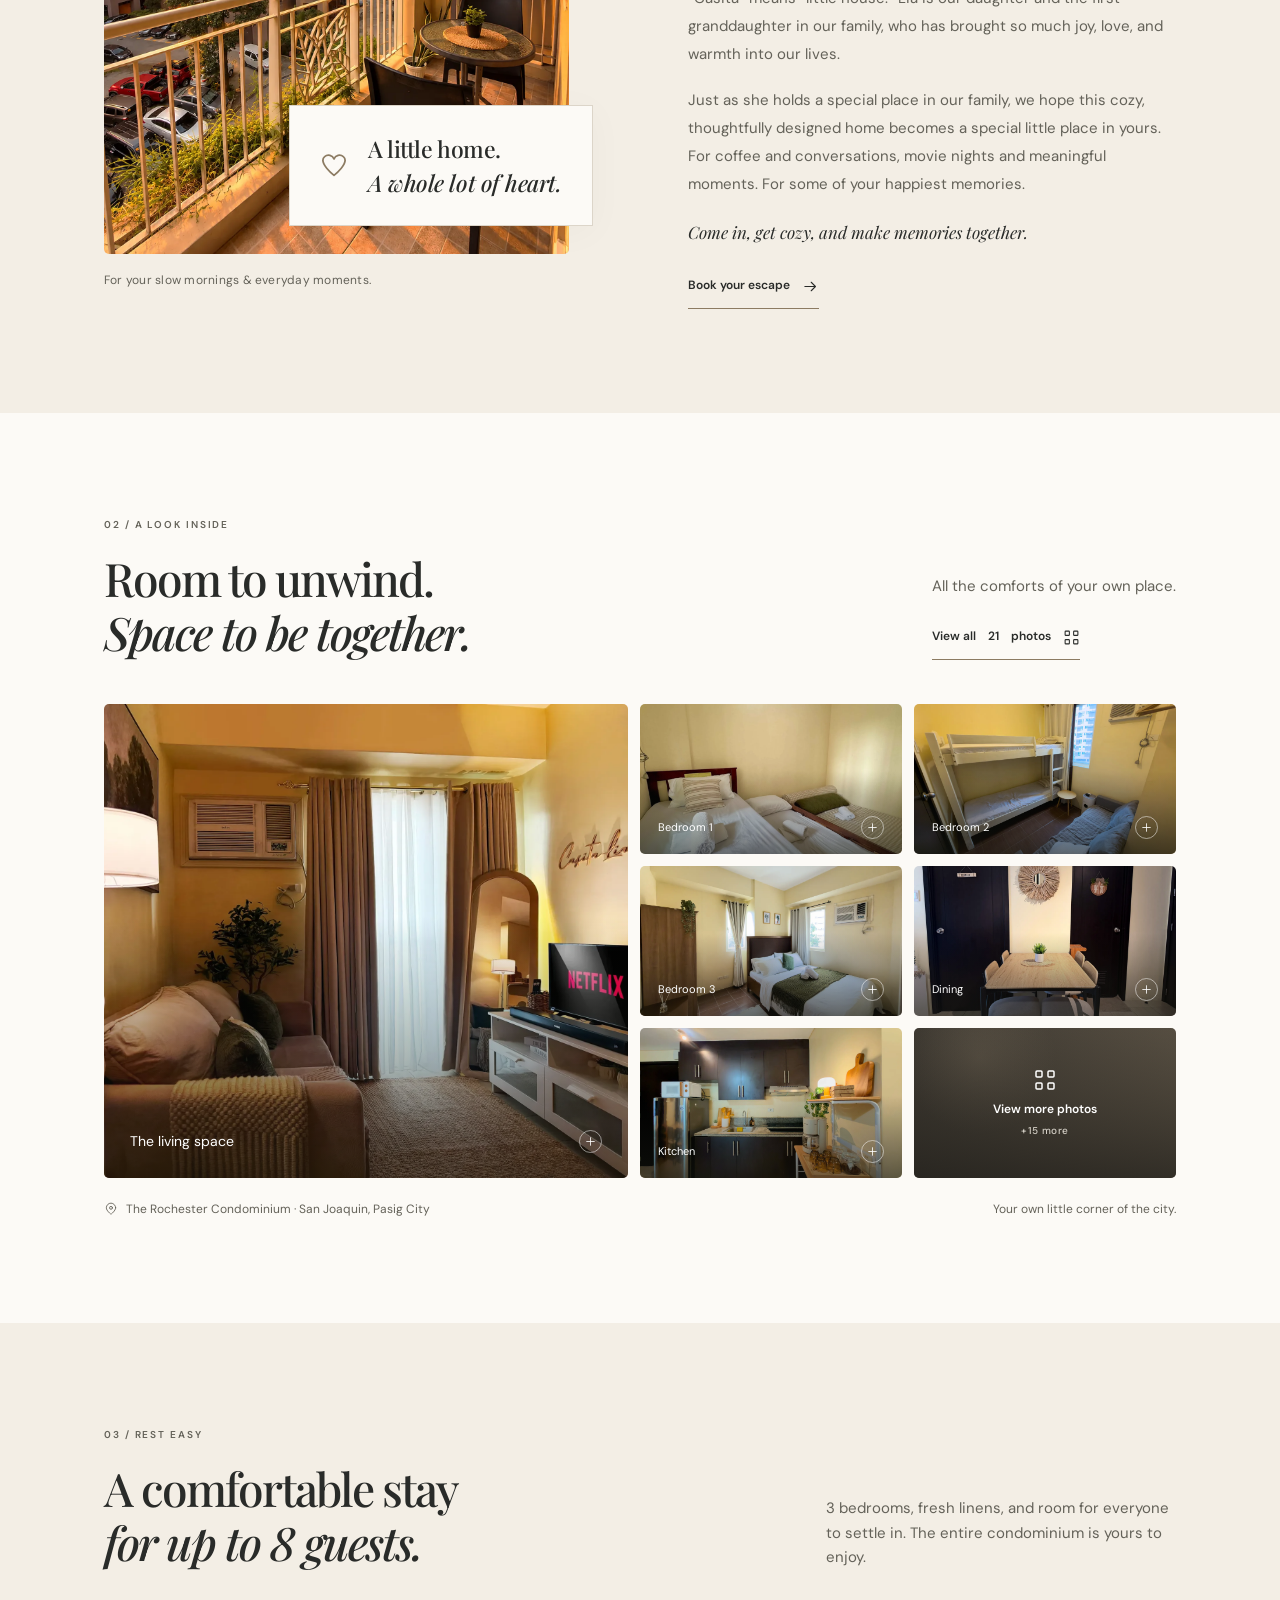
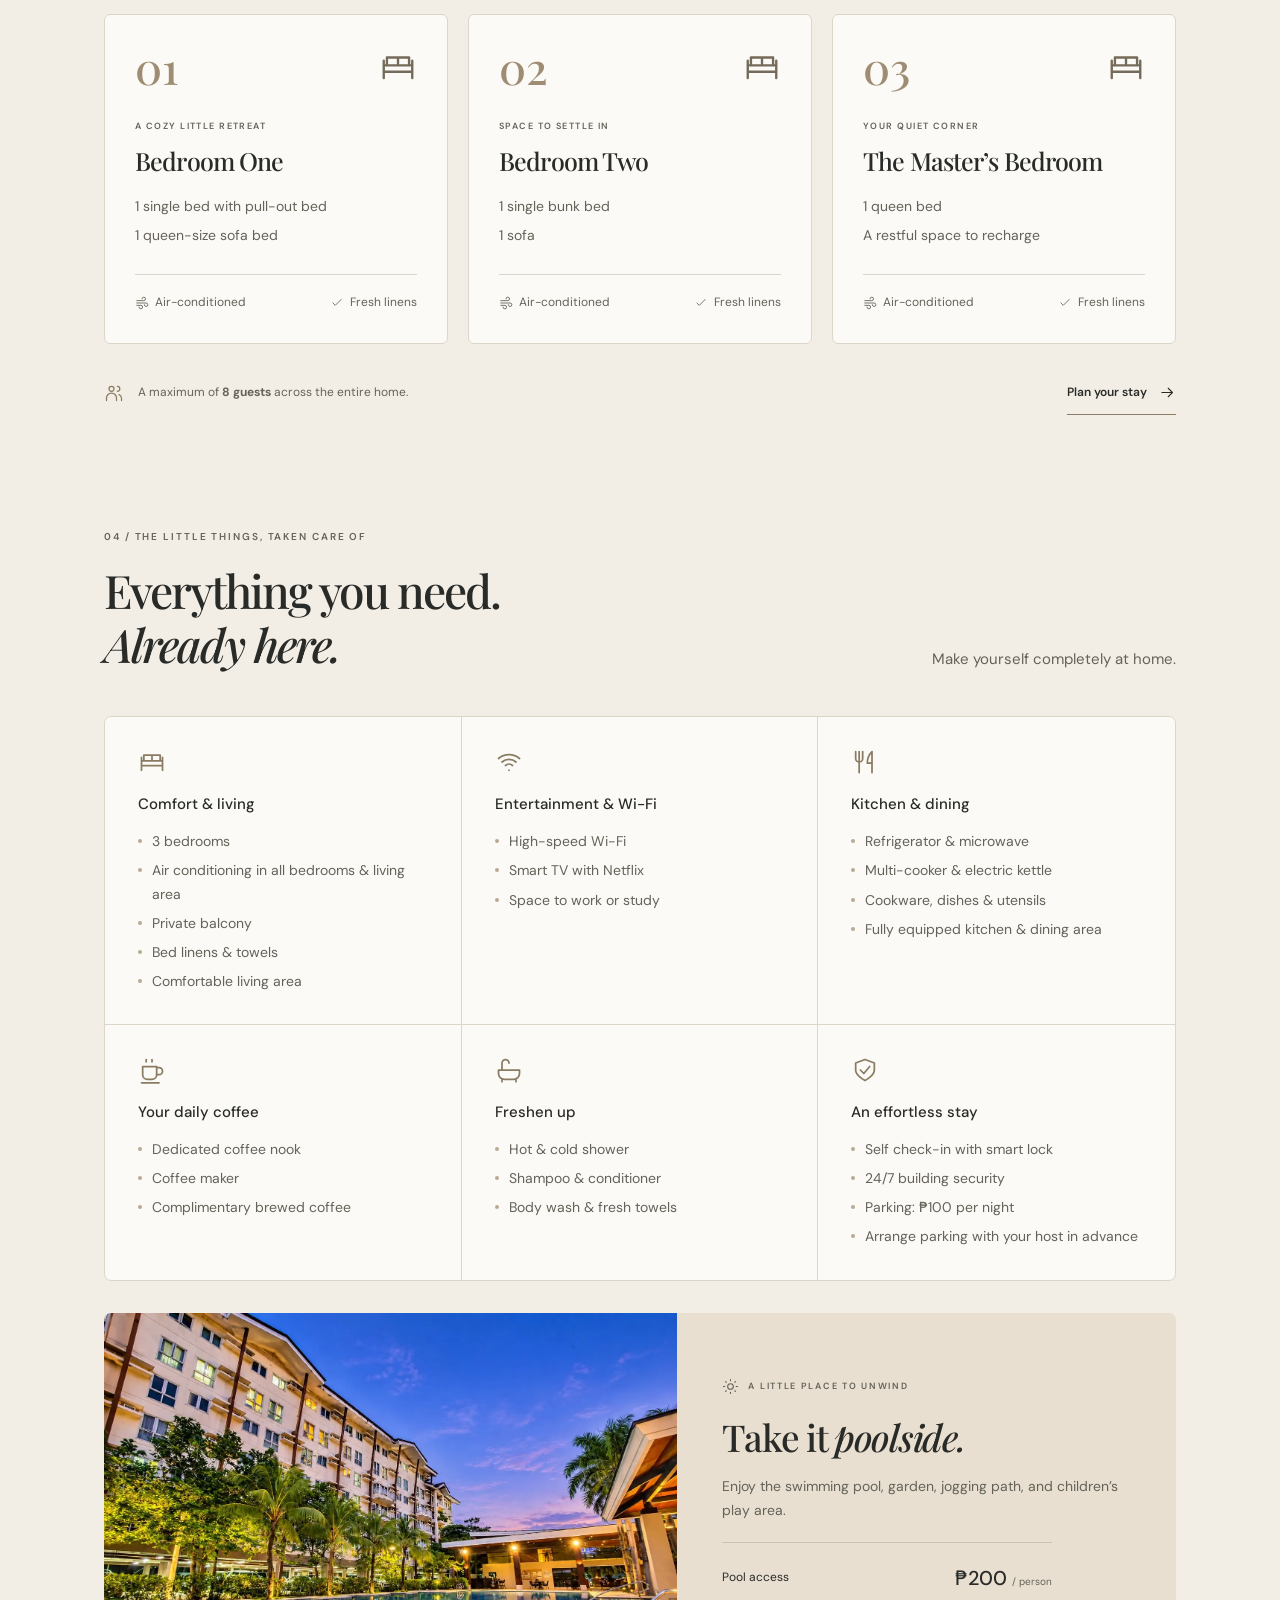
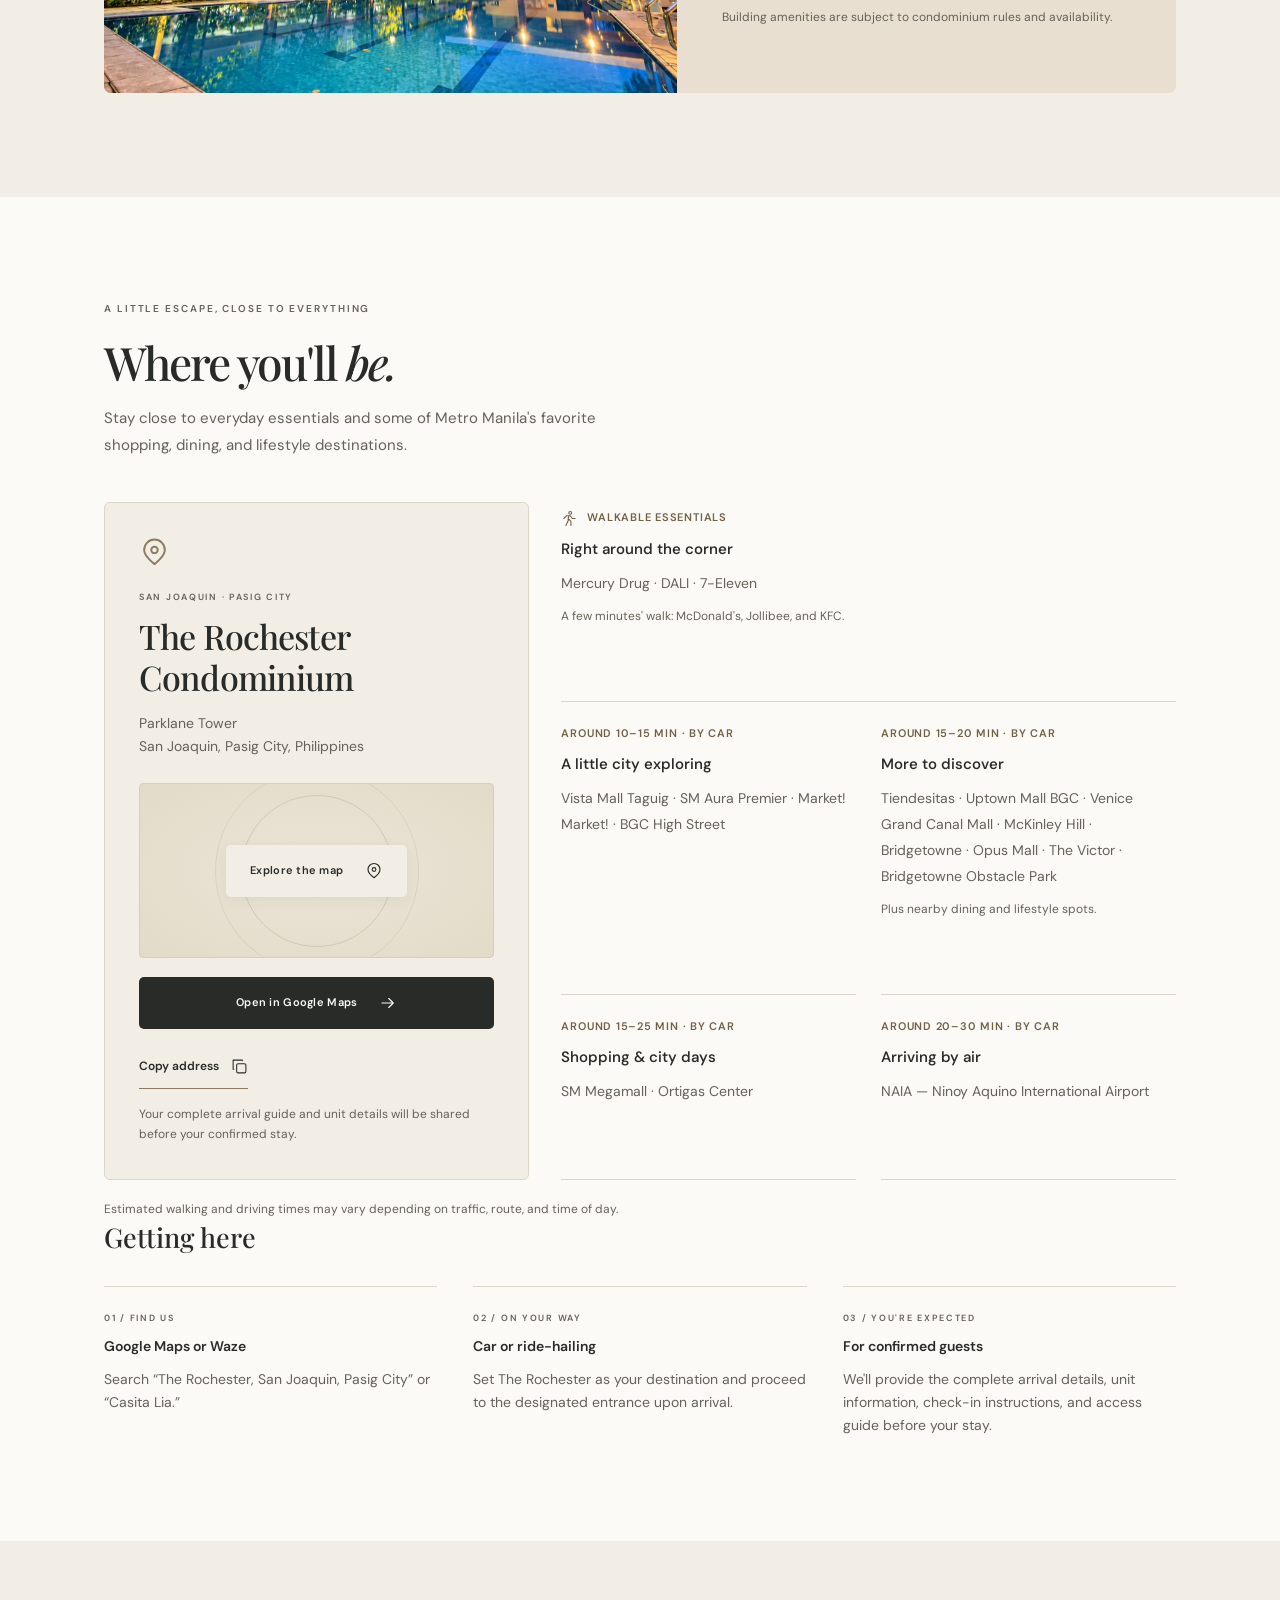
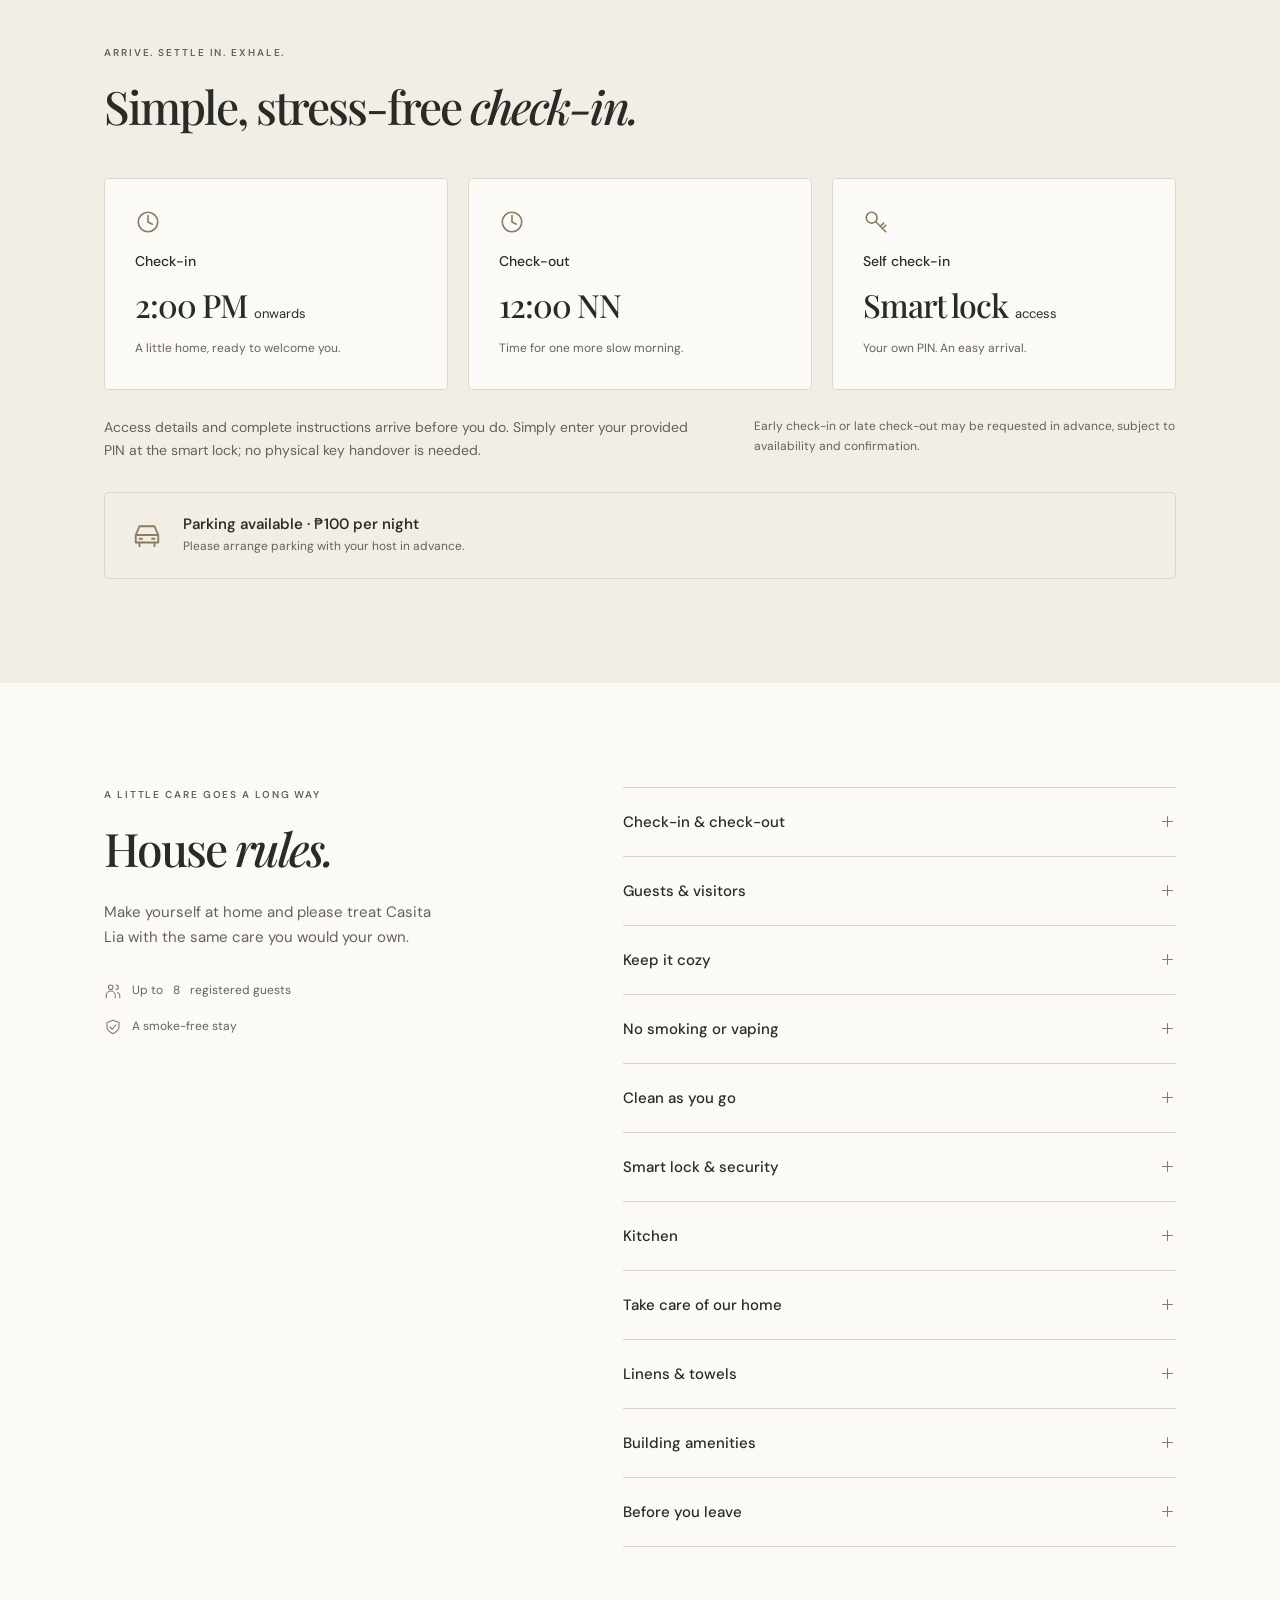
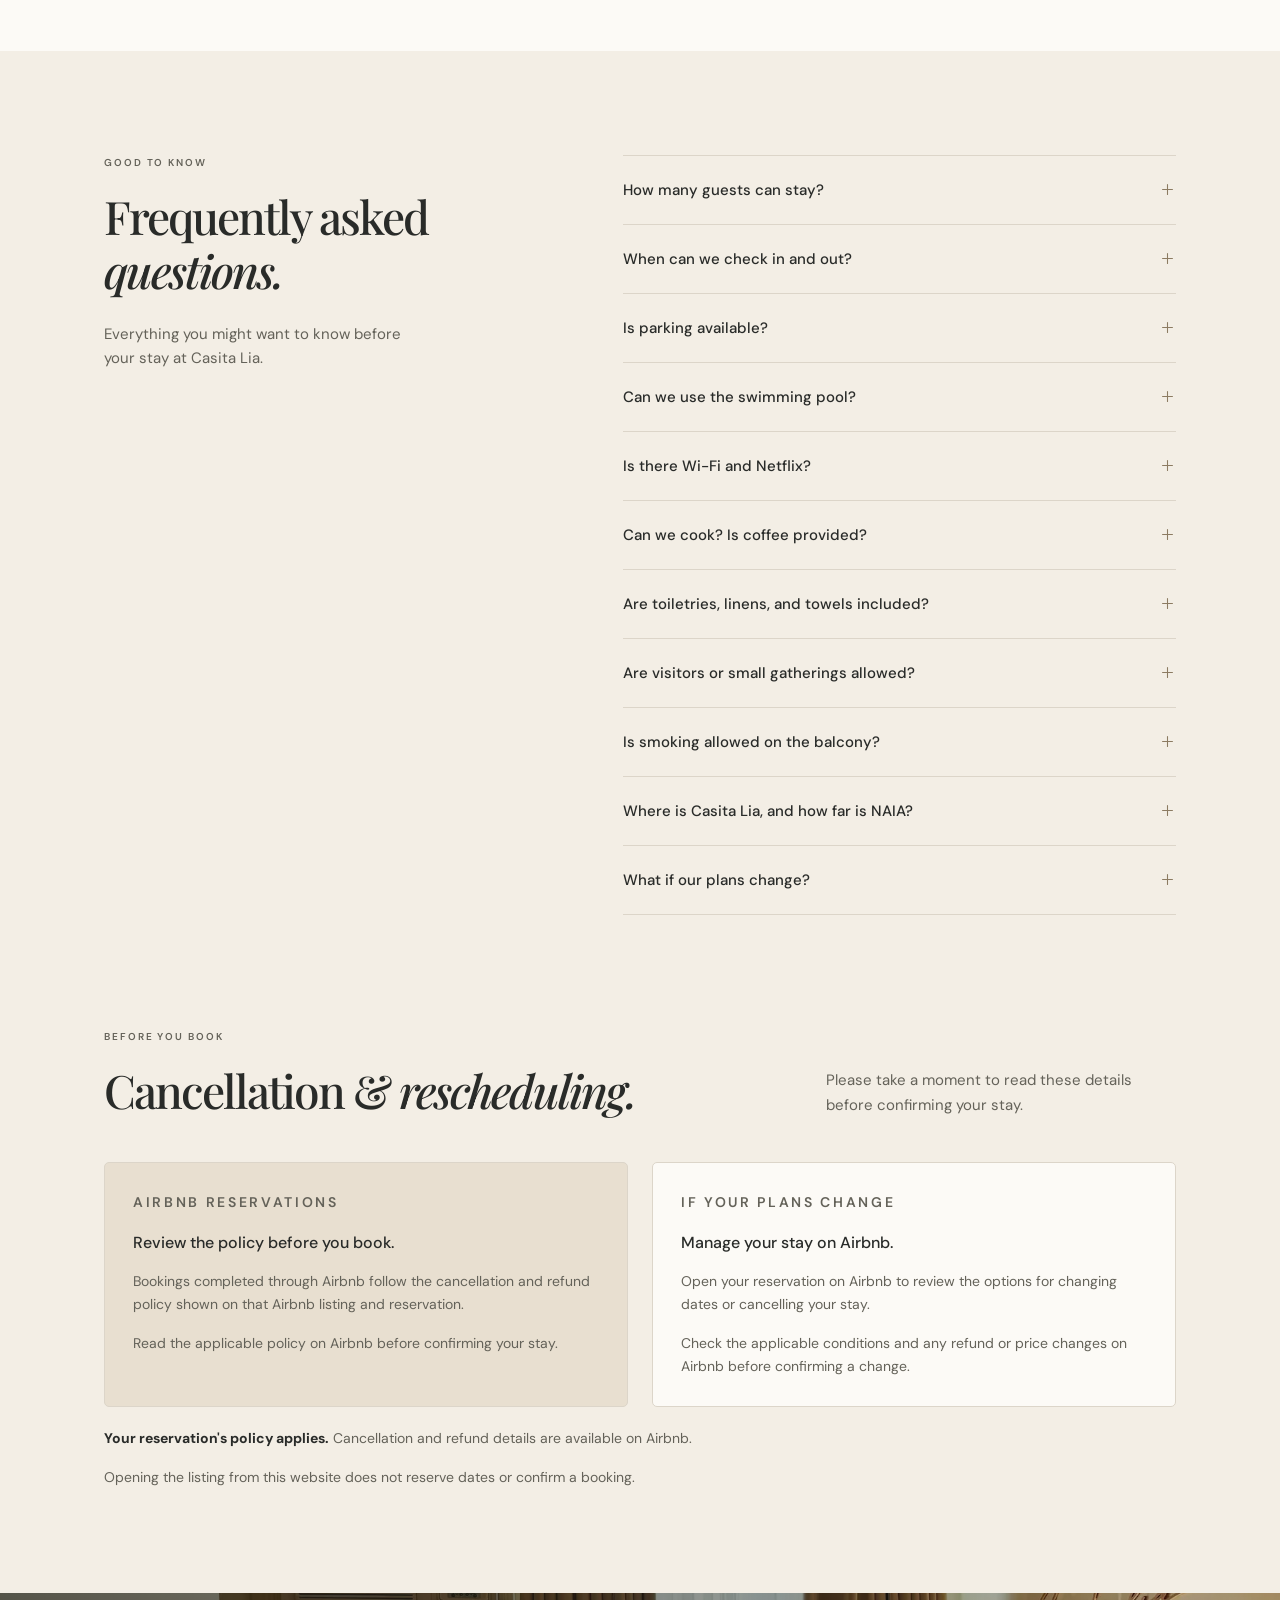
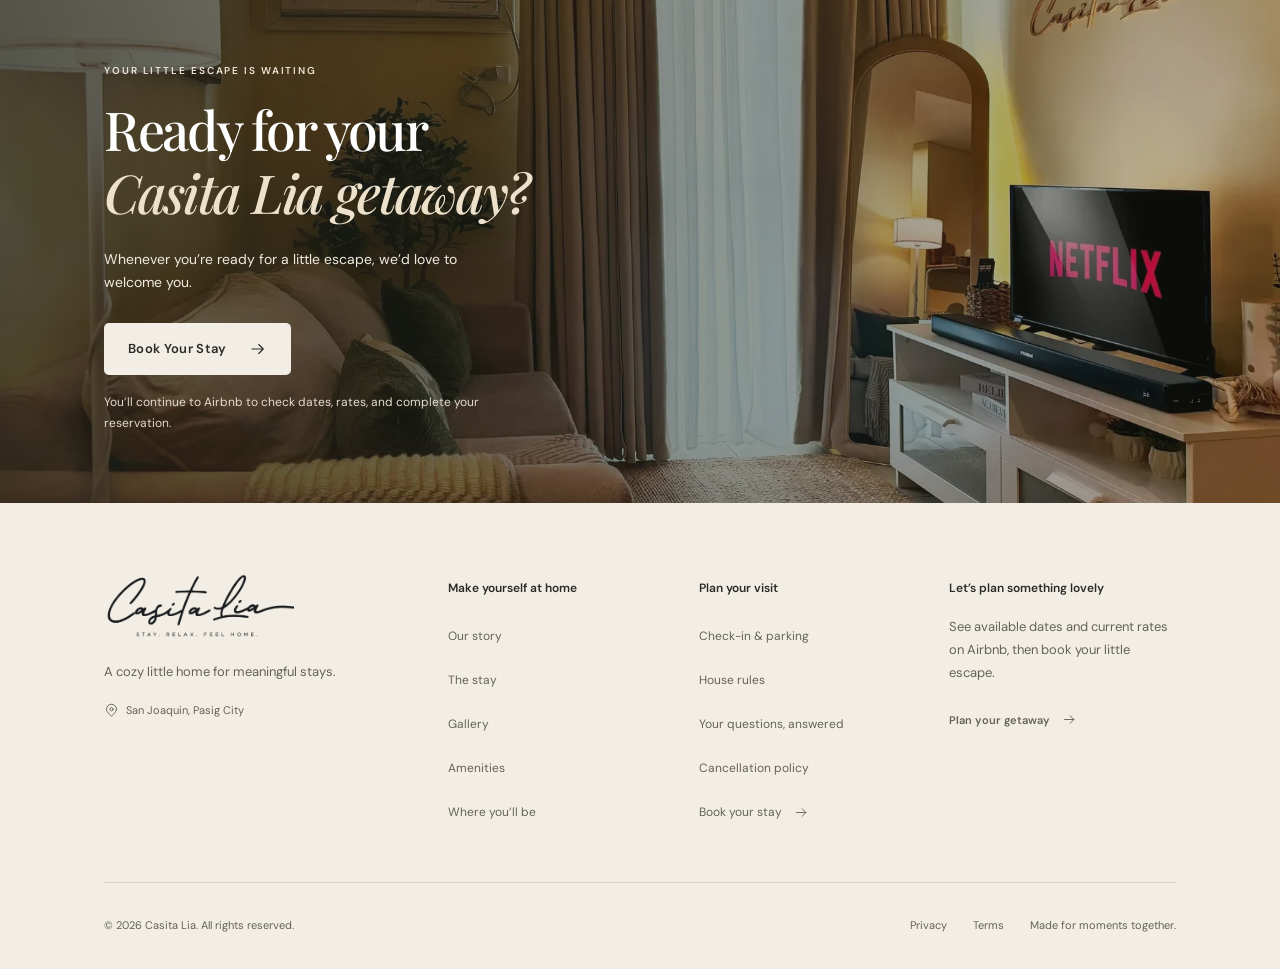
==== commit 26bb7cd5: "Update Google Maps link in location card actions" ====
--- a/index.html
+++ b/index.html
@@ -238,7 +238,7 @@
               <h3>The Rochester<br />Condominium</h3>
               <p class="location-card__address">Parklane Tower<br />San Joaquin, Pasig City, Philippines</p>
               <div class="location-card__map" id="map-container"><button class="button button--light" type="button" data-load-map>Explore the map <svg class="icon" aria-hidden="true"><use href="#icon-pin" /></svg></button></div>
-              <div class="location-card__actions"><button class="text-link copy-address" type="button" data-copy-address data-address="The Rochester Condominium, Parklane Tower, San Joaquin, Pasig City">Copy address <svg class="icon" aria-hidden="true"><use href="#icon-copy"/></svg></button><a class="button button--dark" href="https://www.google.com/maps/search/?api=1&amp;query=The%20Rochester%20Condominium%20San%20Joaquin%20Pasig%20City" target="_blank" rel="noopener noreferrer">Open in Google Maps <svg class="icon" aria-hidden="true"><use href="#icon-arrow" /></svg></a></div>
+              <div class="location-card__actions"><button class="text-link copy-address" type="button" data-copy-address data-address="The Rochester Condominium, Parklane Tower, San Joaquin, Pasig City">Copy address <svg class="icon" aria-hidden="true"><use href="#icon-copy"/></svg></button><a class="button button--dark" href="https://maps.app.goo.gl/X7mGWCAXZXmaaCSg9" target="_blank" rel="noopener noreferrer">Open in Google Maps <svg class="icon" aria-hidden="true"><use href="#icon-arrow" /></svg></a></div>
               <p class="section-note">Your complete arrival guide and unit details will be shared before your confirmed stay.</p>
             </div>
             <div class="nearby-grid reveal">
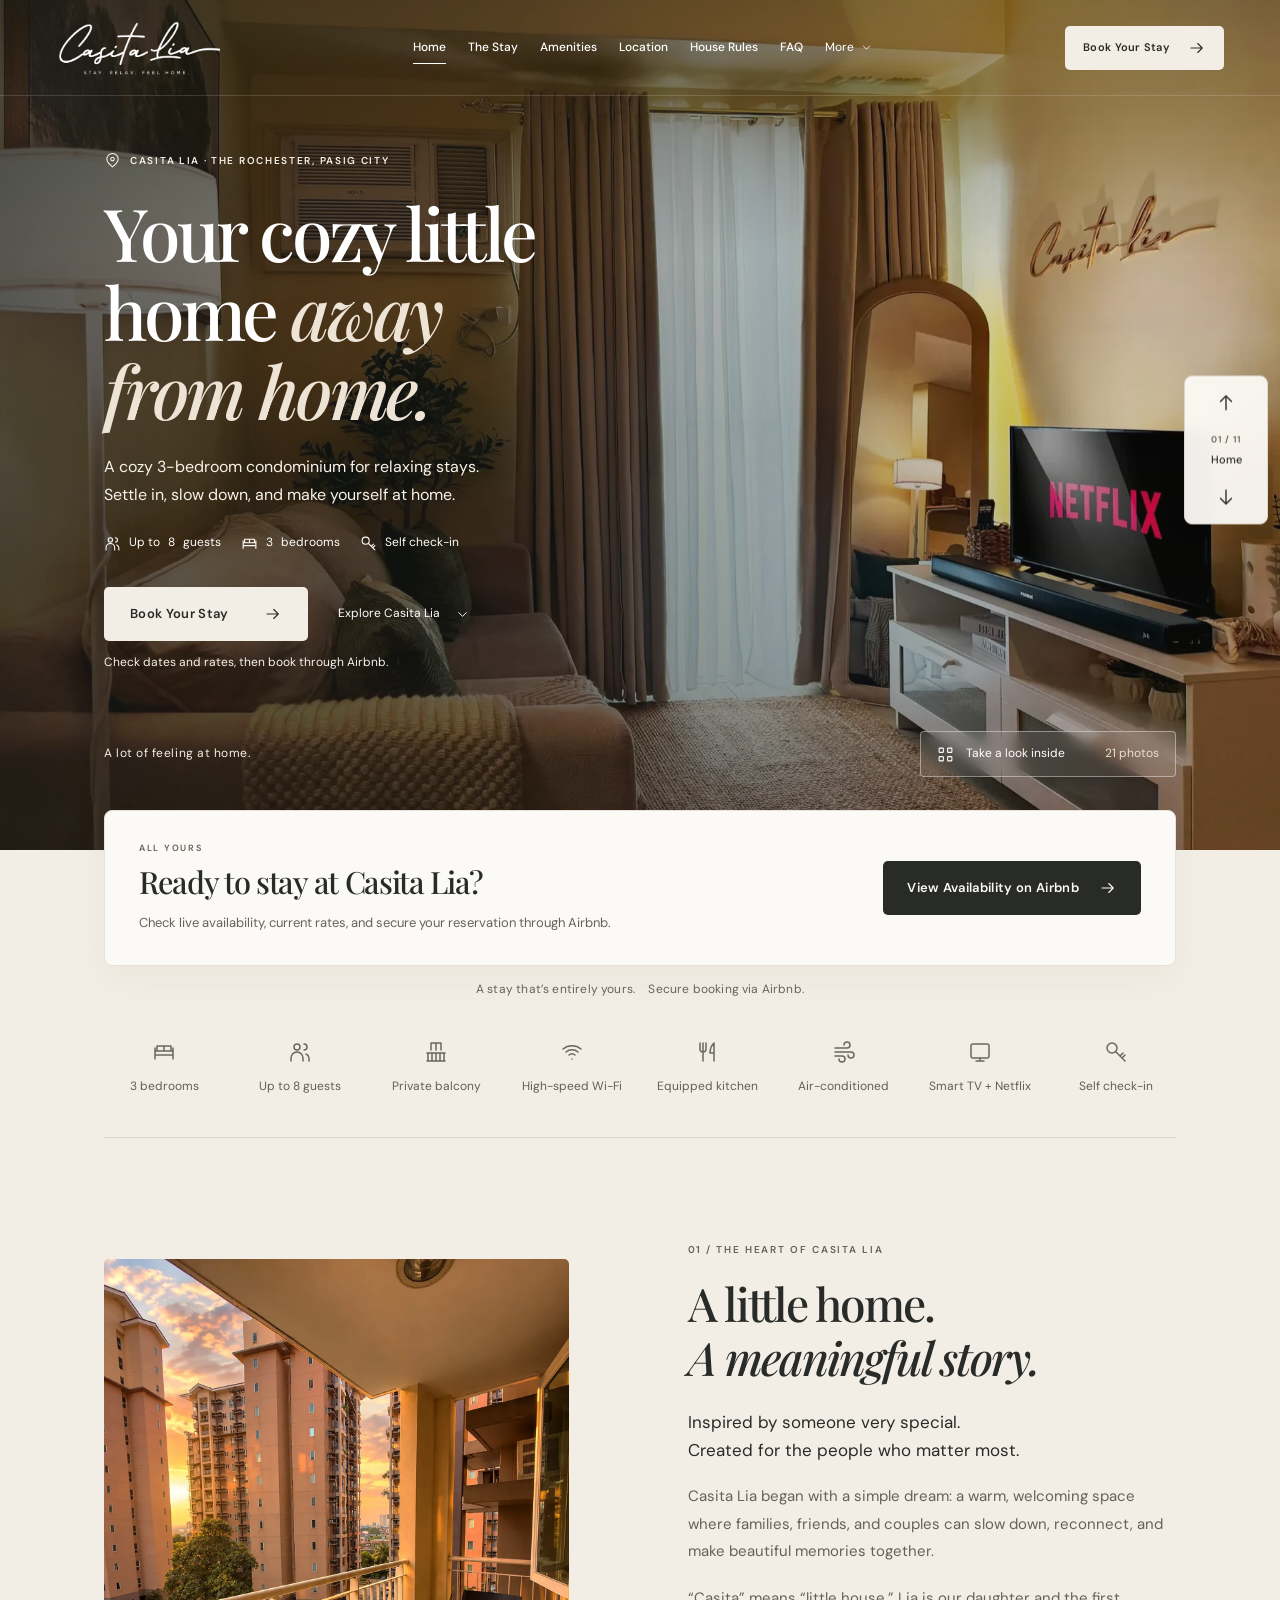
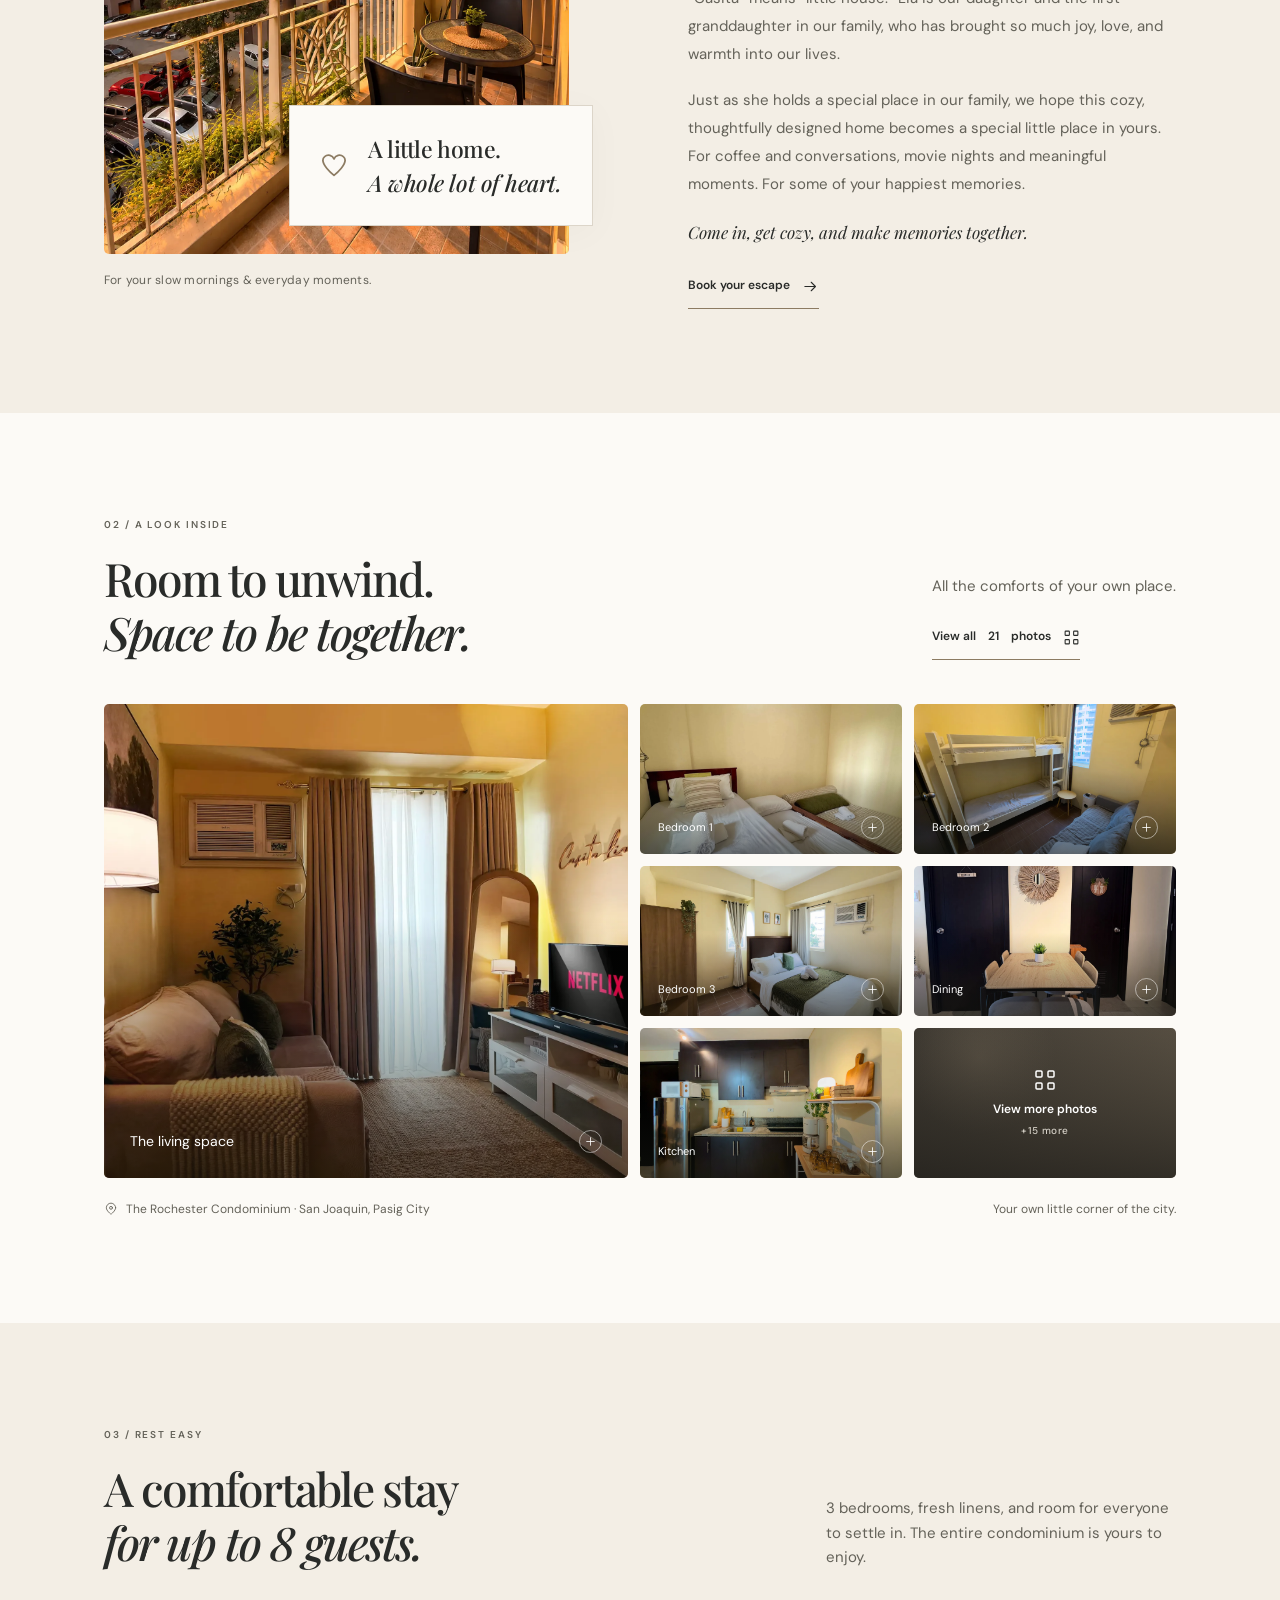
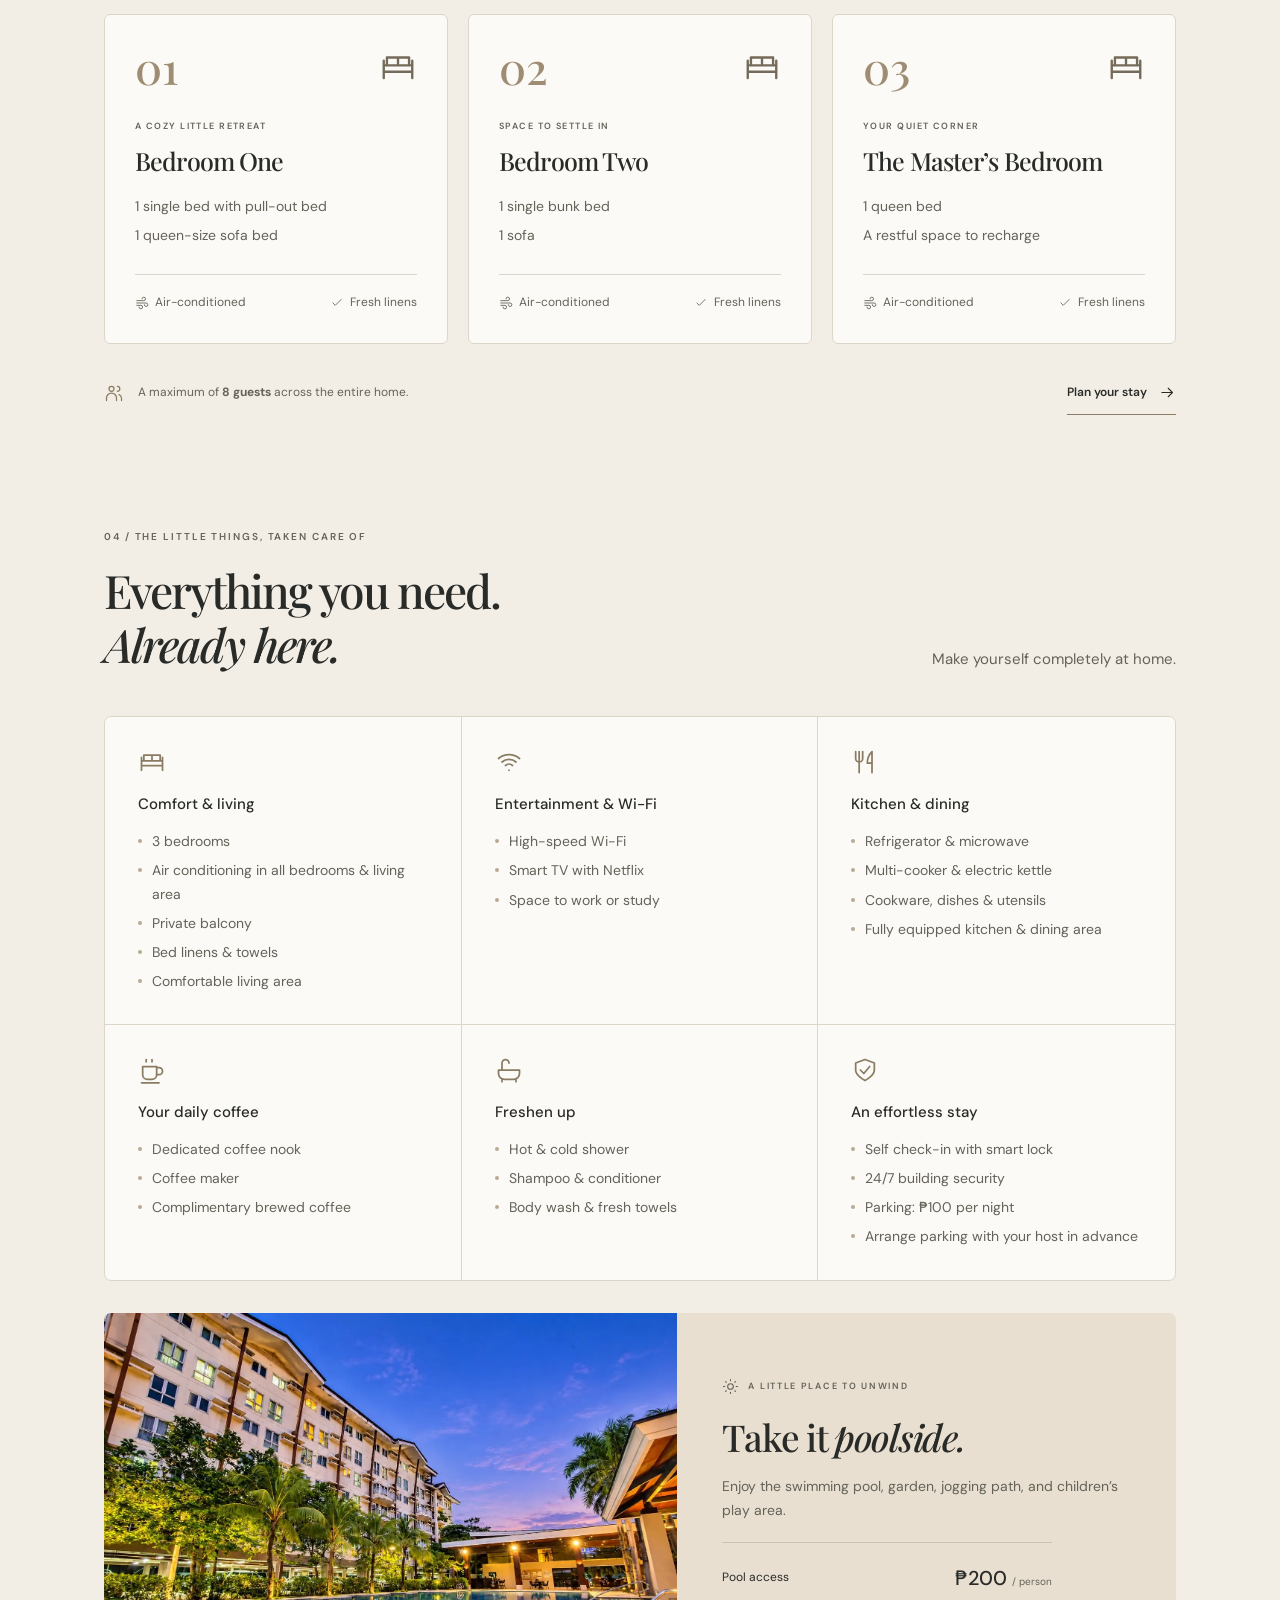
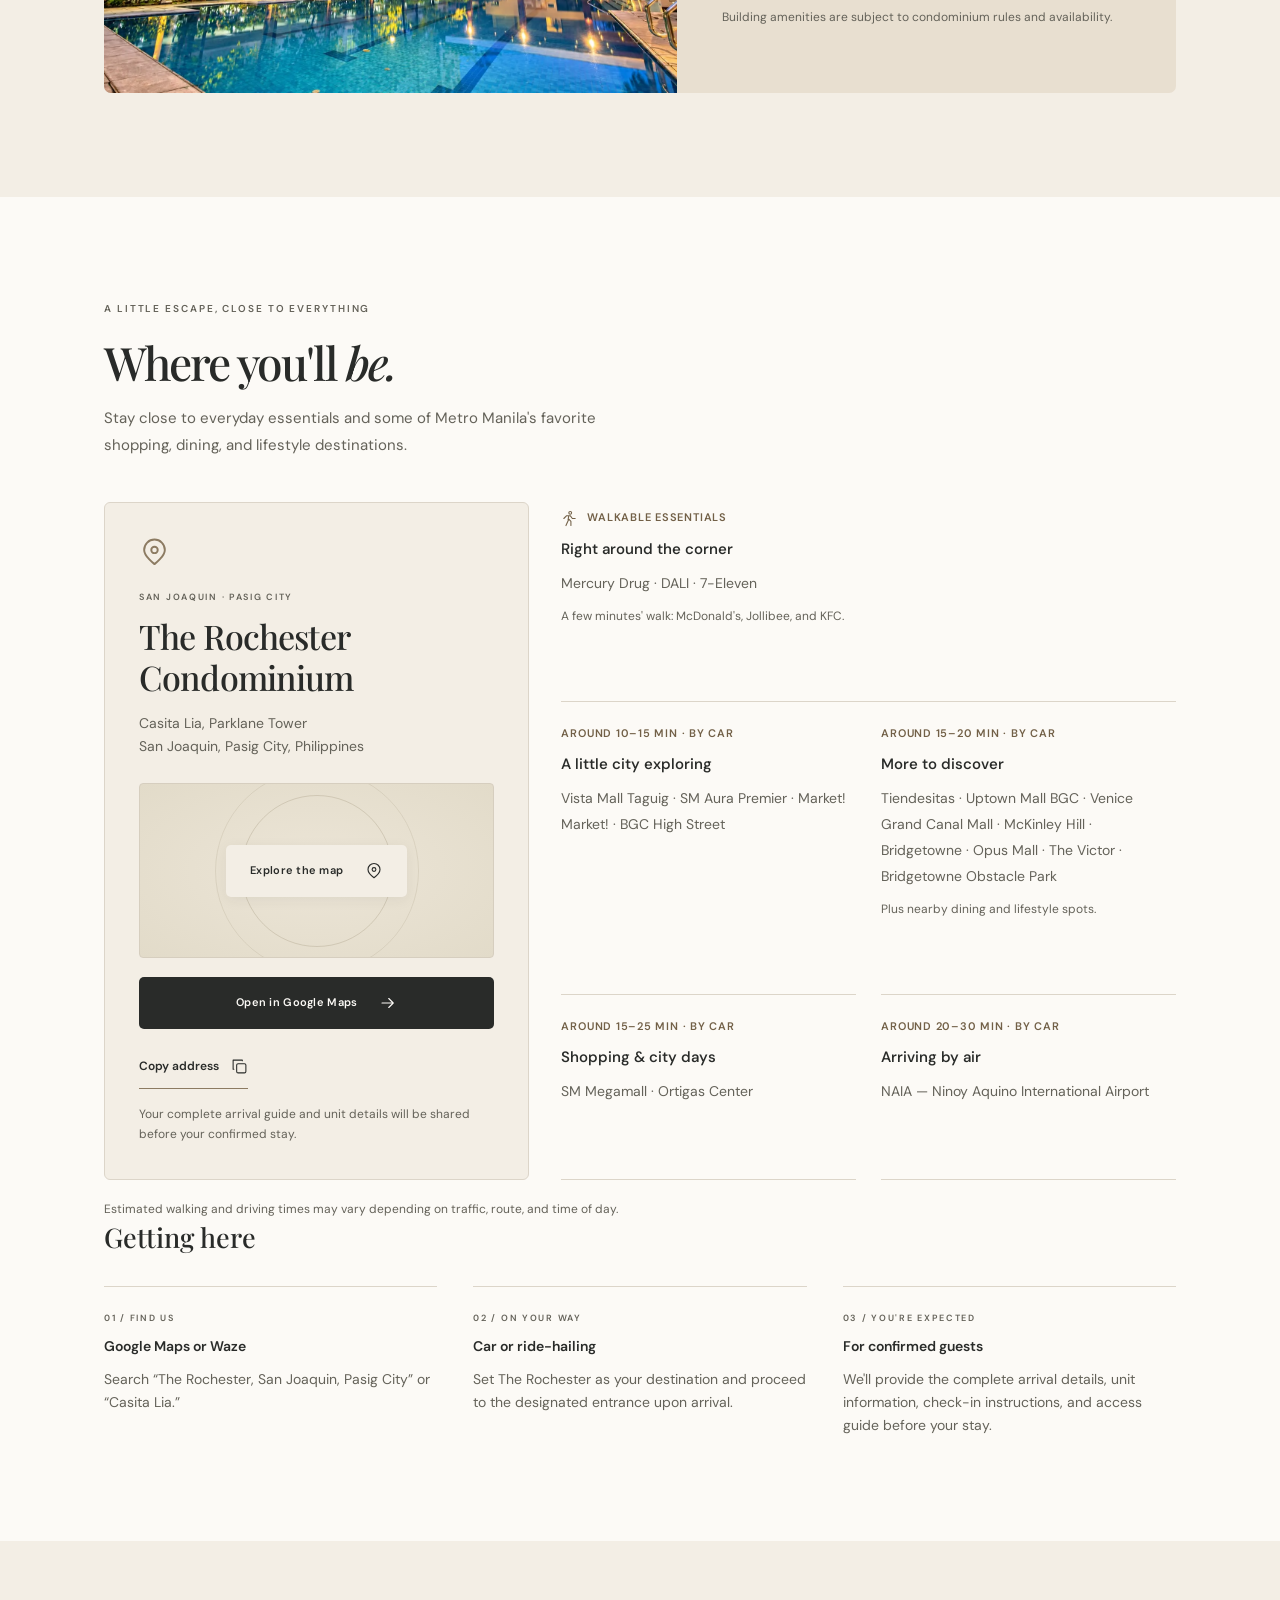
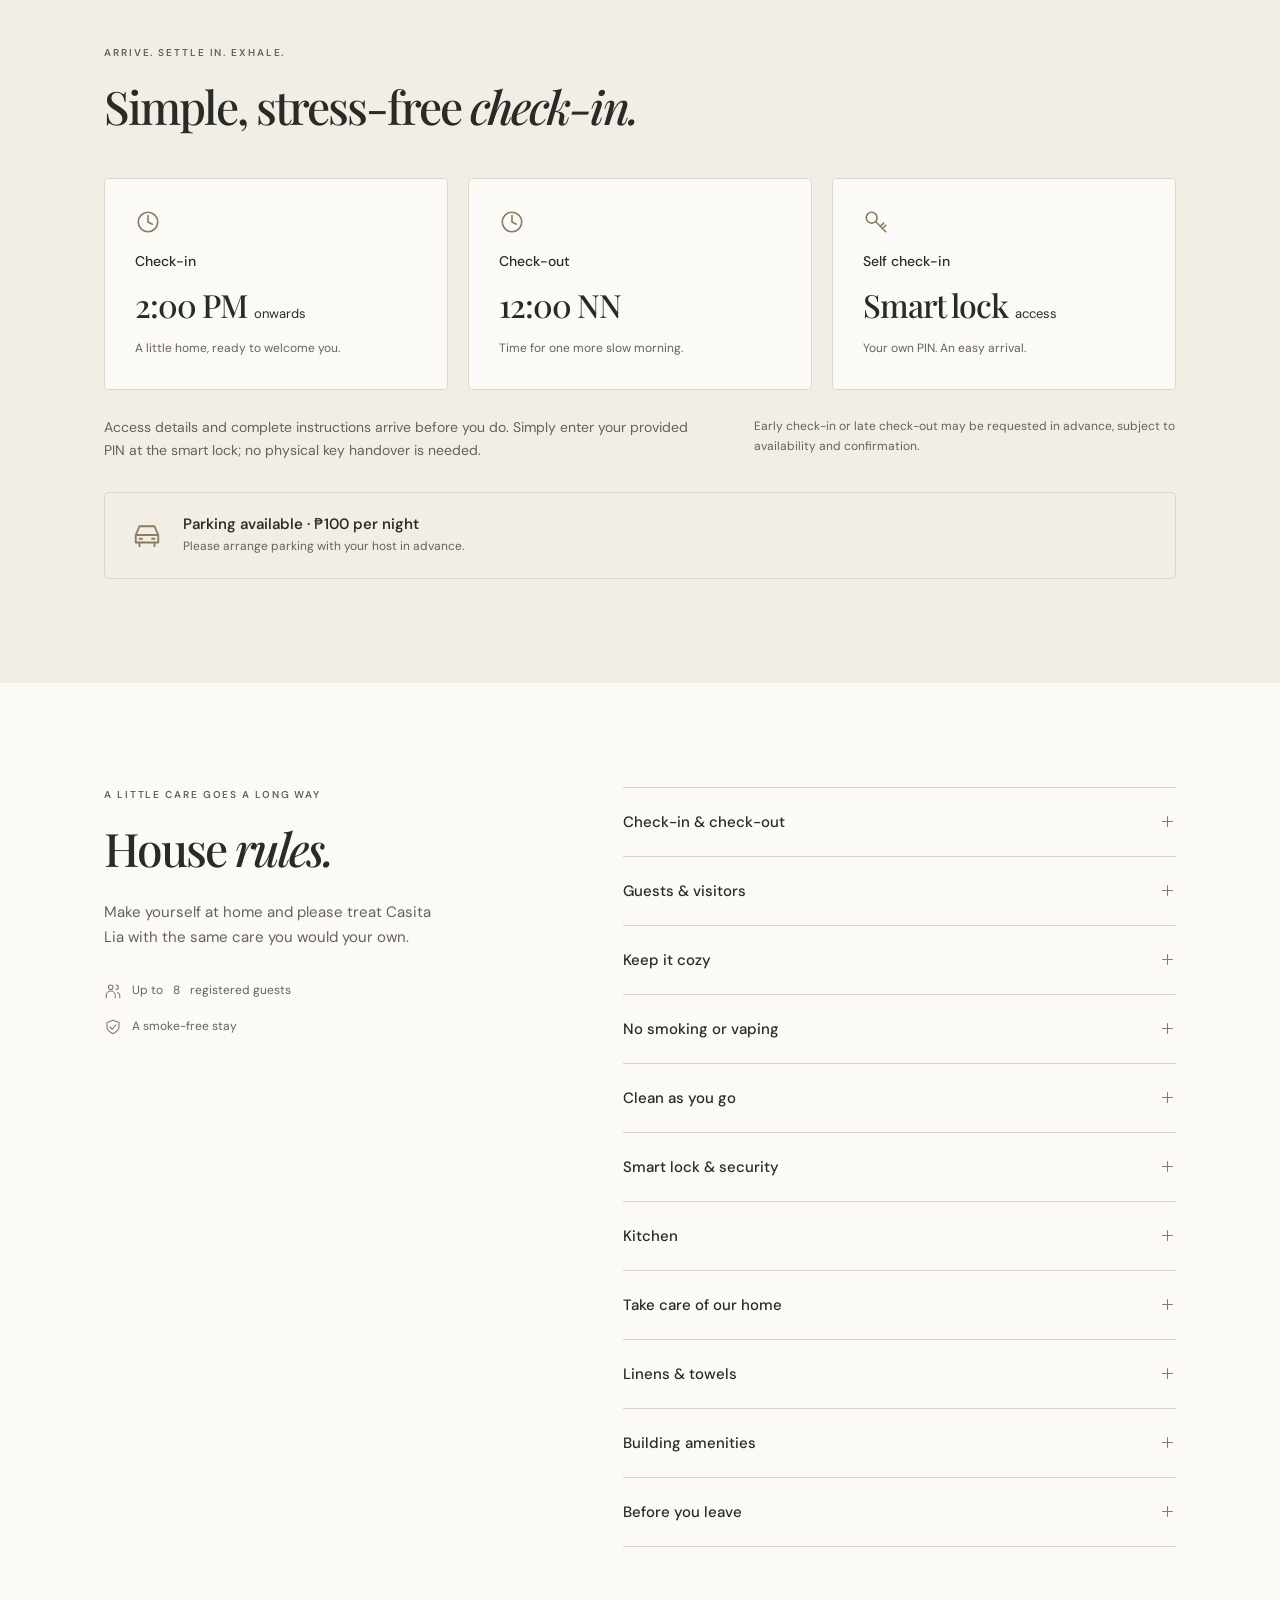
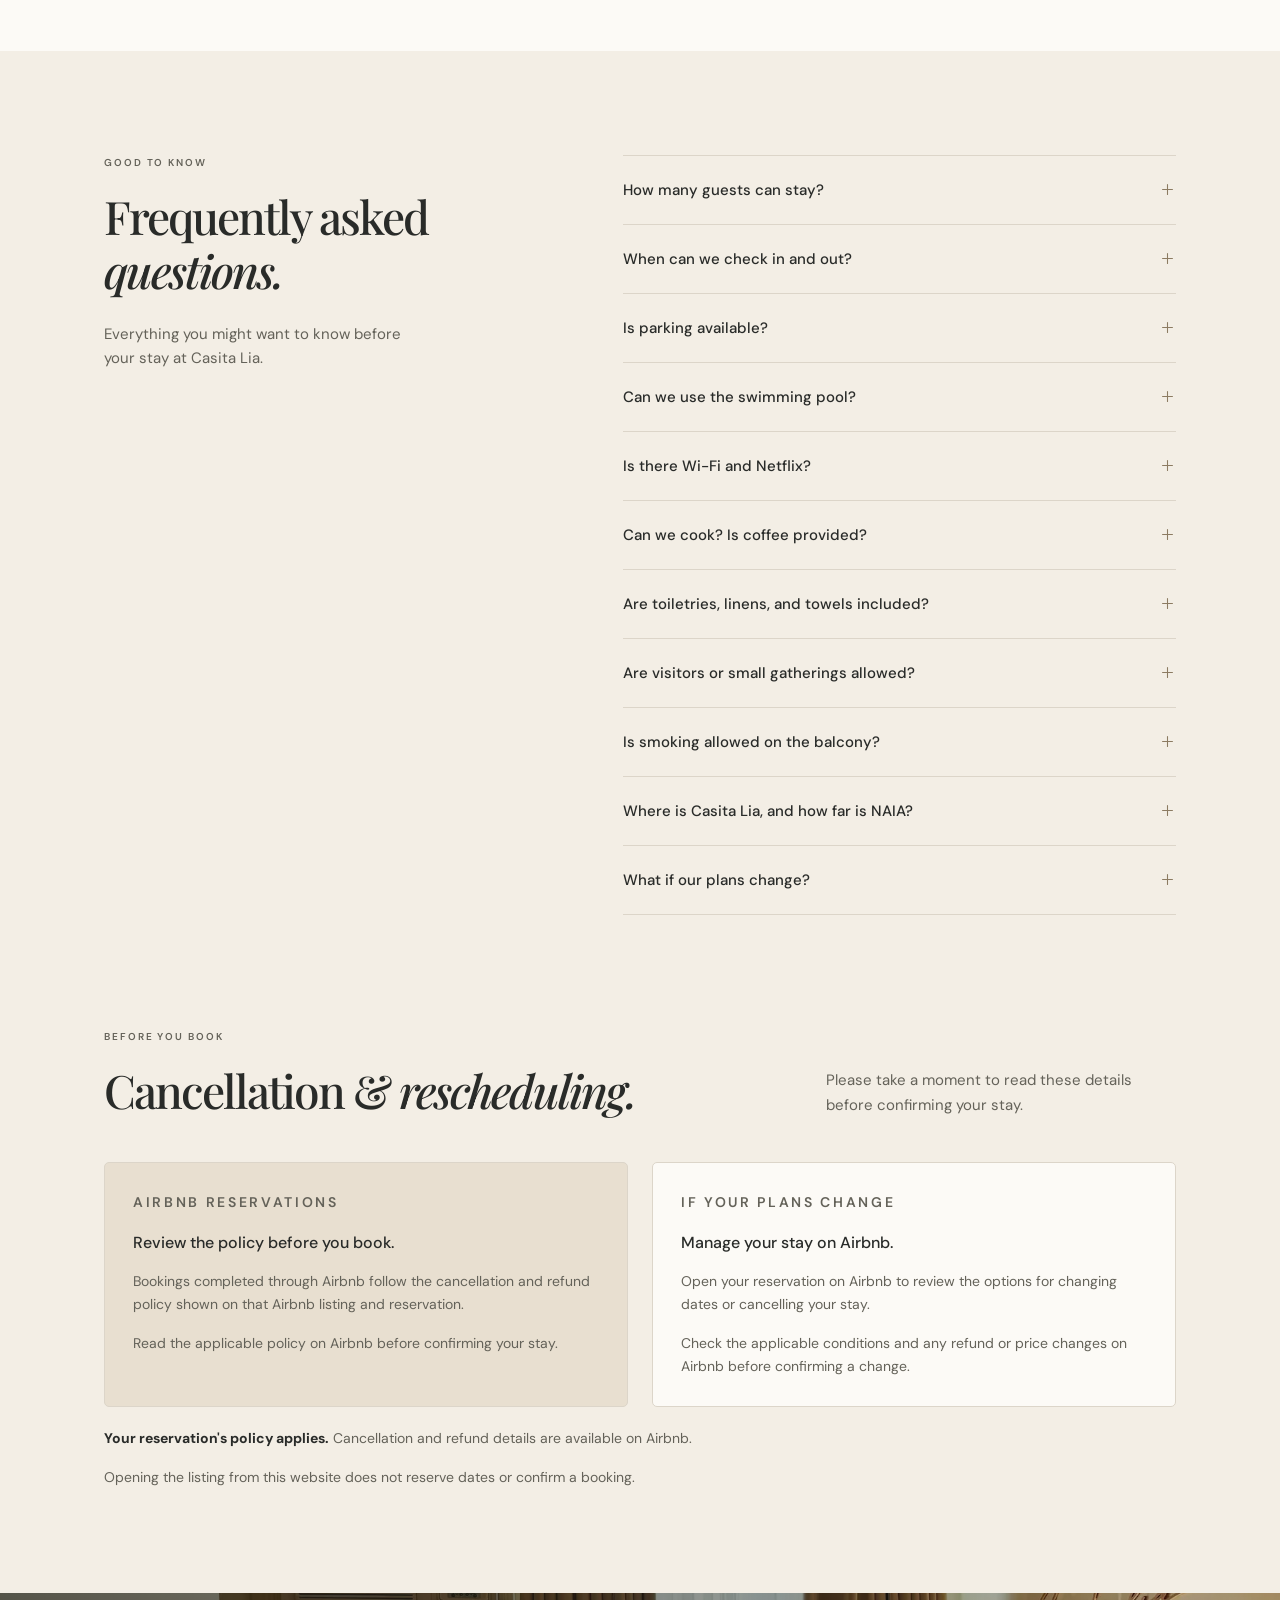
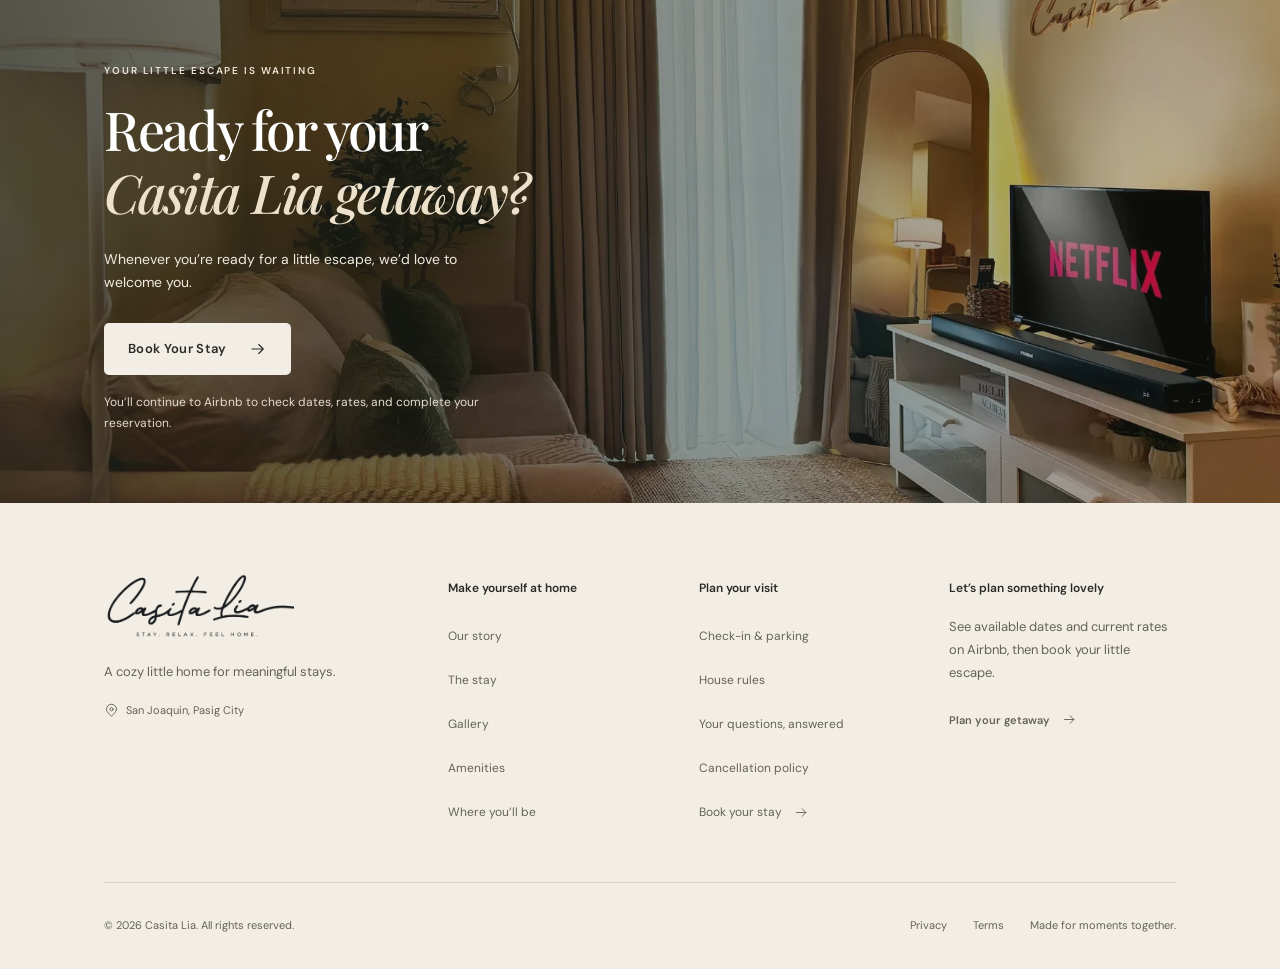
==== commit 1d9d24f9: "Update index.html" ====
--- a/index.html
+++ b/index.html
@@ -236,9 +236,9 @@
               <svg class="icon" aria-hidden="true"><use href="#icon-pin" /></svg>
               <p class="eyebrow">San Joaquin · Pasig City</p>
               <h3>The Rochester<br />Condominium</h3>
-              <p class="location-card__address">Parklane Tower<br />San Joaquin, Pasig City, Philippines</p>
+              <p class="location-card__address">Casita Lia, Parklane Tower<br />San Joaquin, Pasig City, Philippines</p>
               <div class="location-card__map" id="map-container"><button class="button button--light" type="button" data-load-map>Explore the map <svg class="icon" aria-hidden="true"><use href="#icon-pin" /></svg></button></div>
-              <div class="location-card__actions"><button class="text-link copy-address" type="button" data-copy-address data-address="The Rochester Condominium, Parklane Tower, San Joaquin, Pasig City">Copy address <svg class="icon" aria-hidden="true"><use href="#icon-copy"/></svg></button><a class="button button--dark" href="https://maps.app.goo.gl/X7mGWCAXZXmaaCSg9" target="_blank" rel="noopener noreferrer">Open in Google Maps <svg class="icon" aria-hidden="true"><use href="#icon-arrow" /></svg></a></div>
+              <div class="location-card__actions"><button class="text-link copy-address" type="button" data-copy-address data-address="Casita Lia, The Rochester Condominium, Parklane Tower, San Joaquin, Pasig, Metro Manila">Copy address <svg class="icon" aria-hidden="true"><use href="#icon-copy"/></svg></button><a class="button button--dark" href="https://www.google.com/maps/place/Casita+Lia/data=!4m2!3m1!1s0x3397c9004d2efd13:0x56808e6465ede42e" target="_blank" rel="noopener noreferrer">Open in Google Maps <svg class="icon" aria-hidden="true"><use href="#icon-arrow" /></svg></a></div>
               <p class="section-note">Your complete arrival guide and unit details will be shared before your confirmed stay.</p>
             </div>
             <div class="nearby-grid reveal">
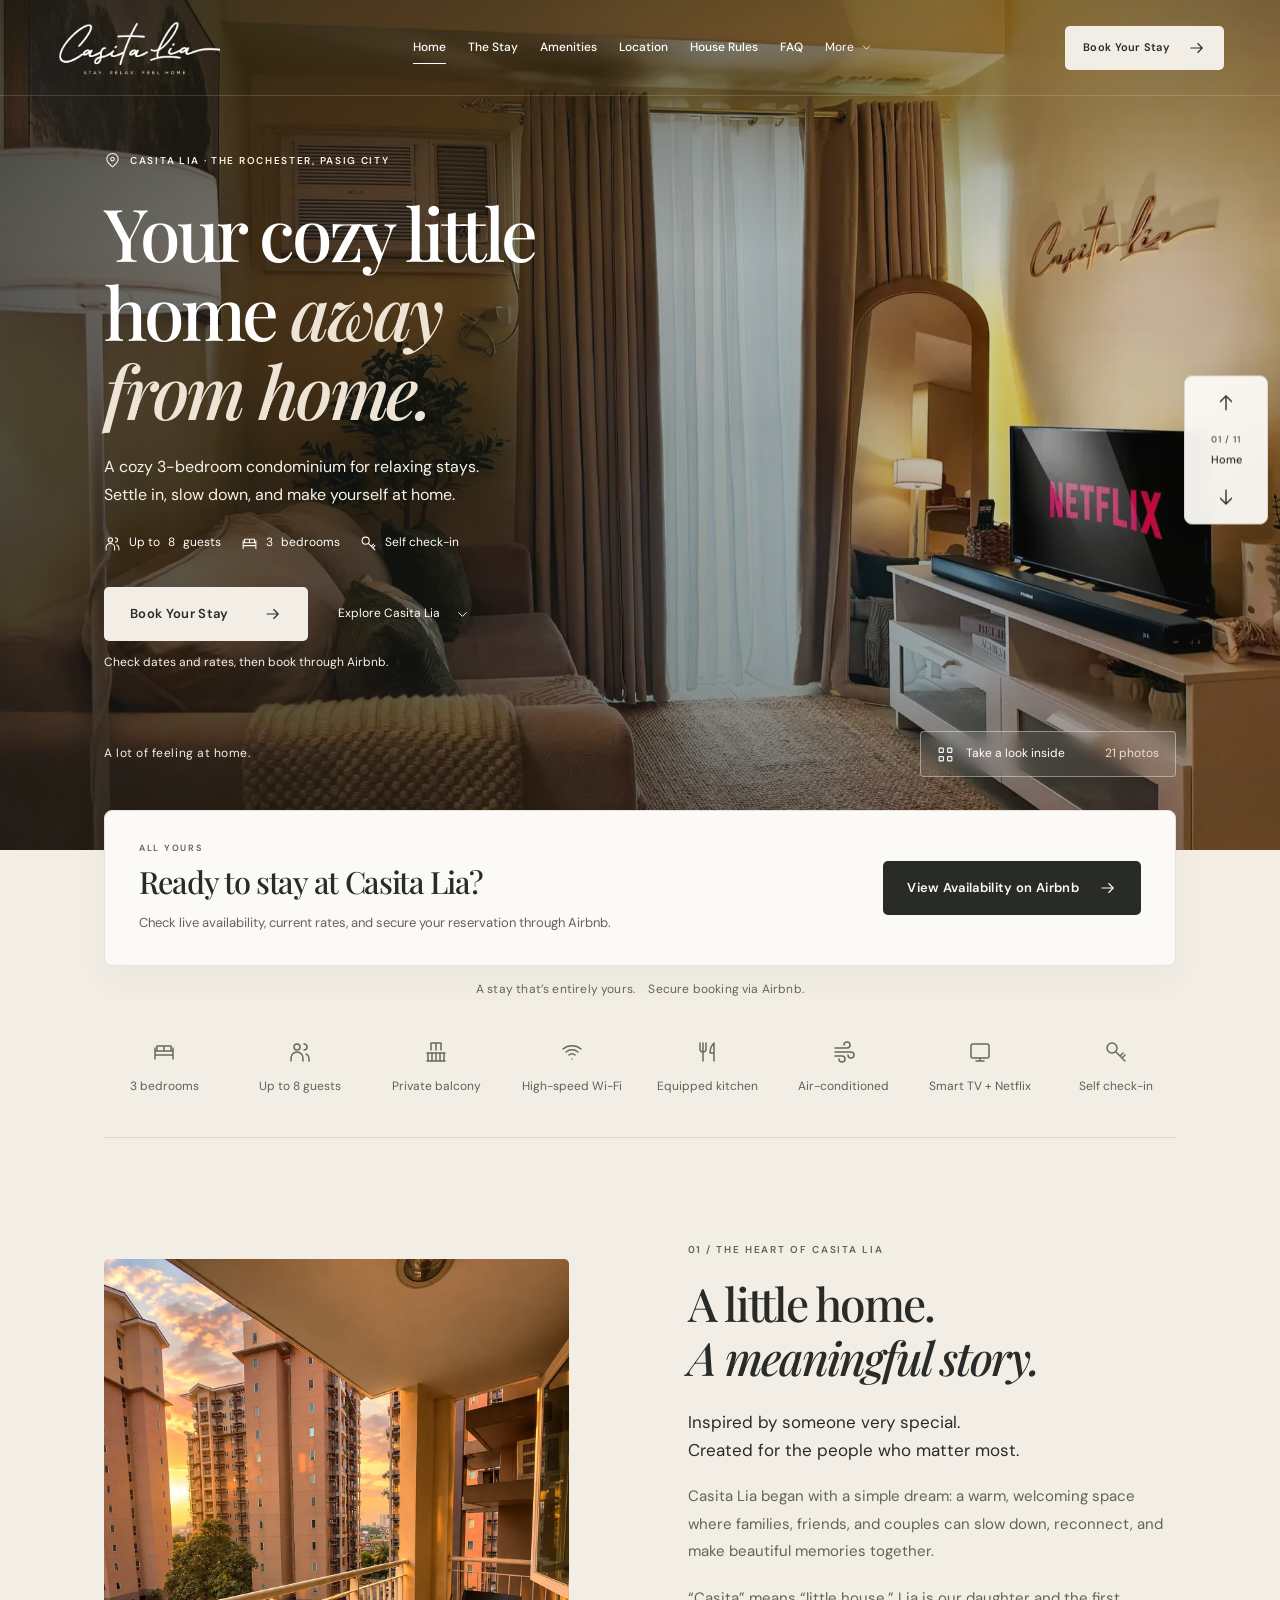
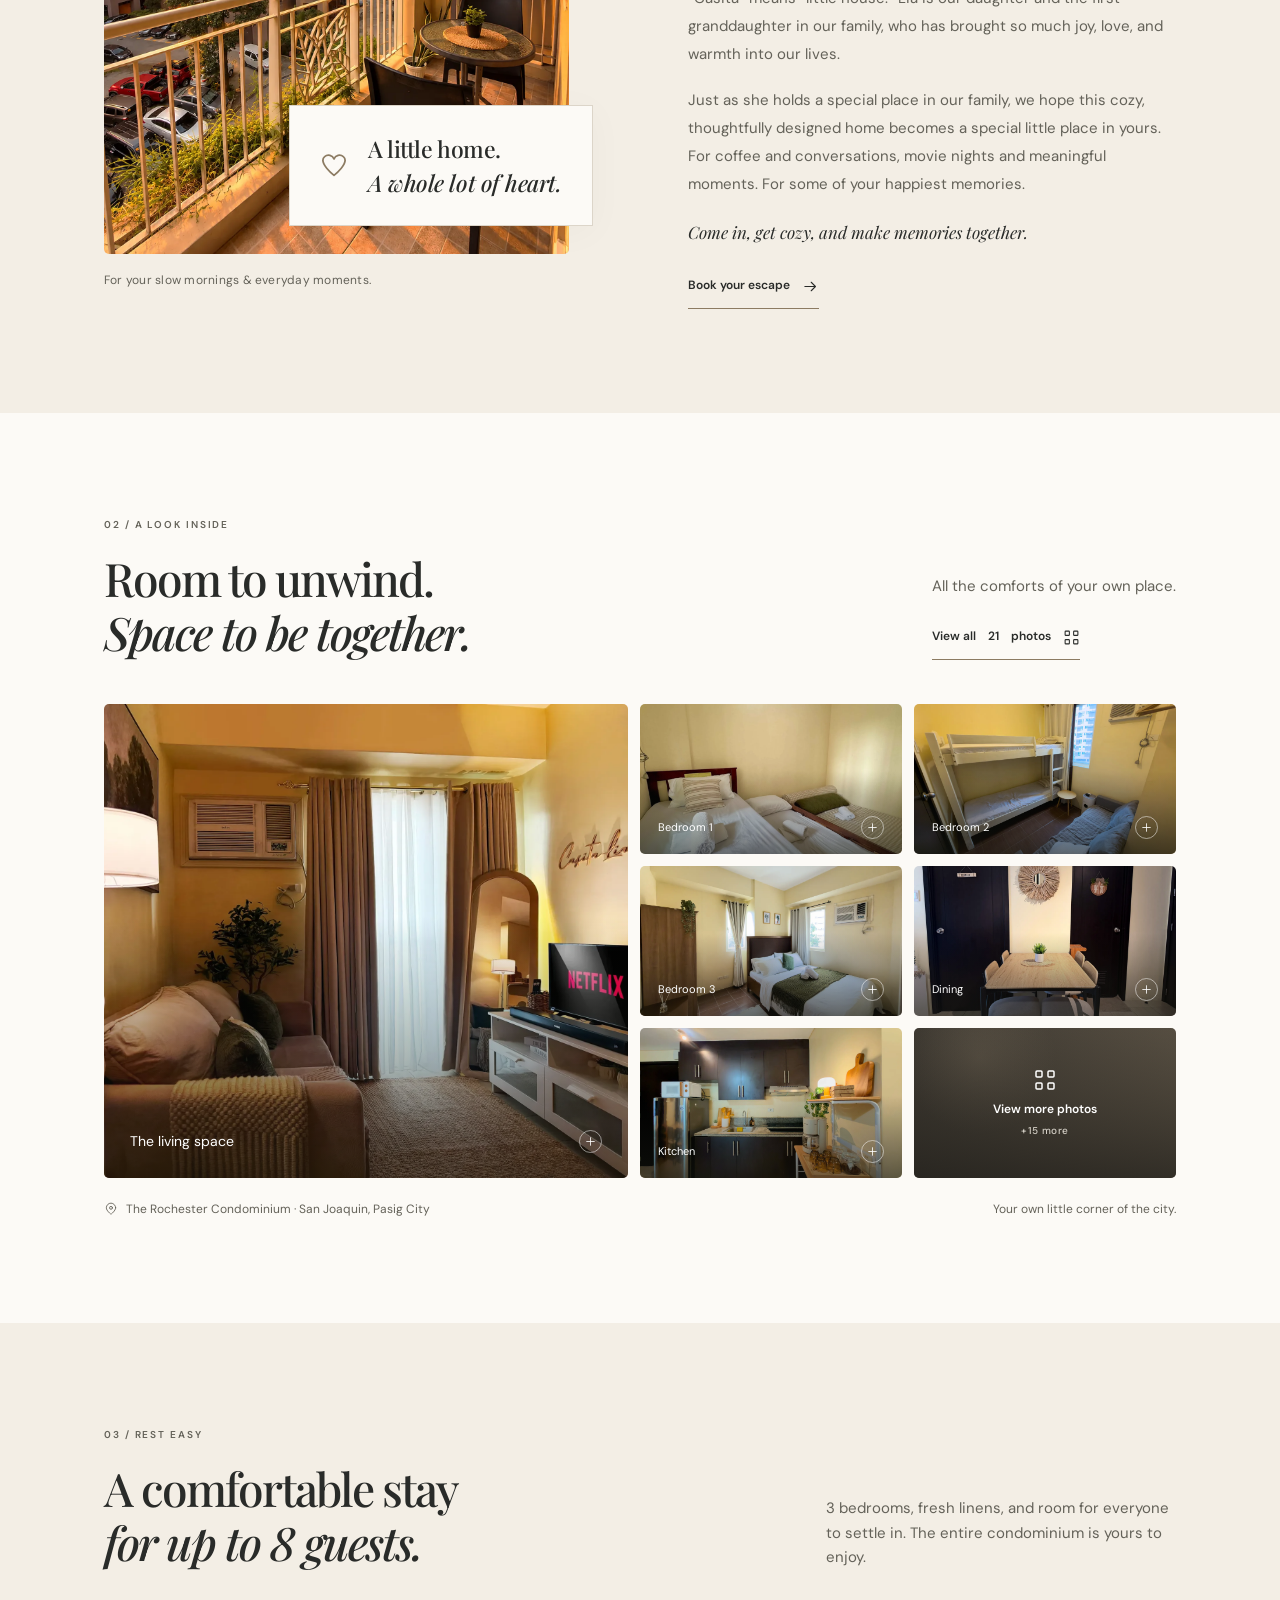
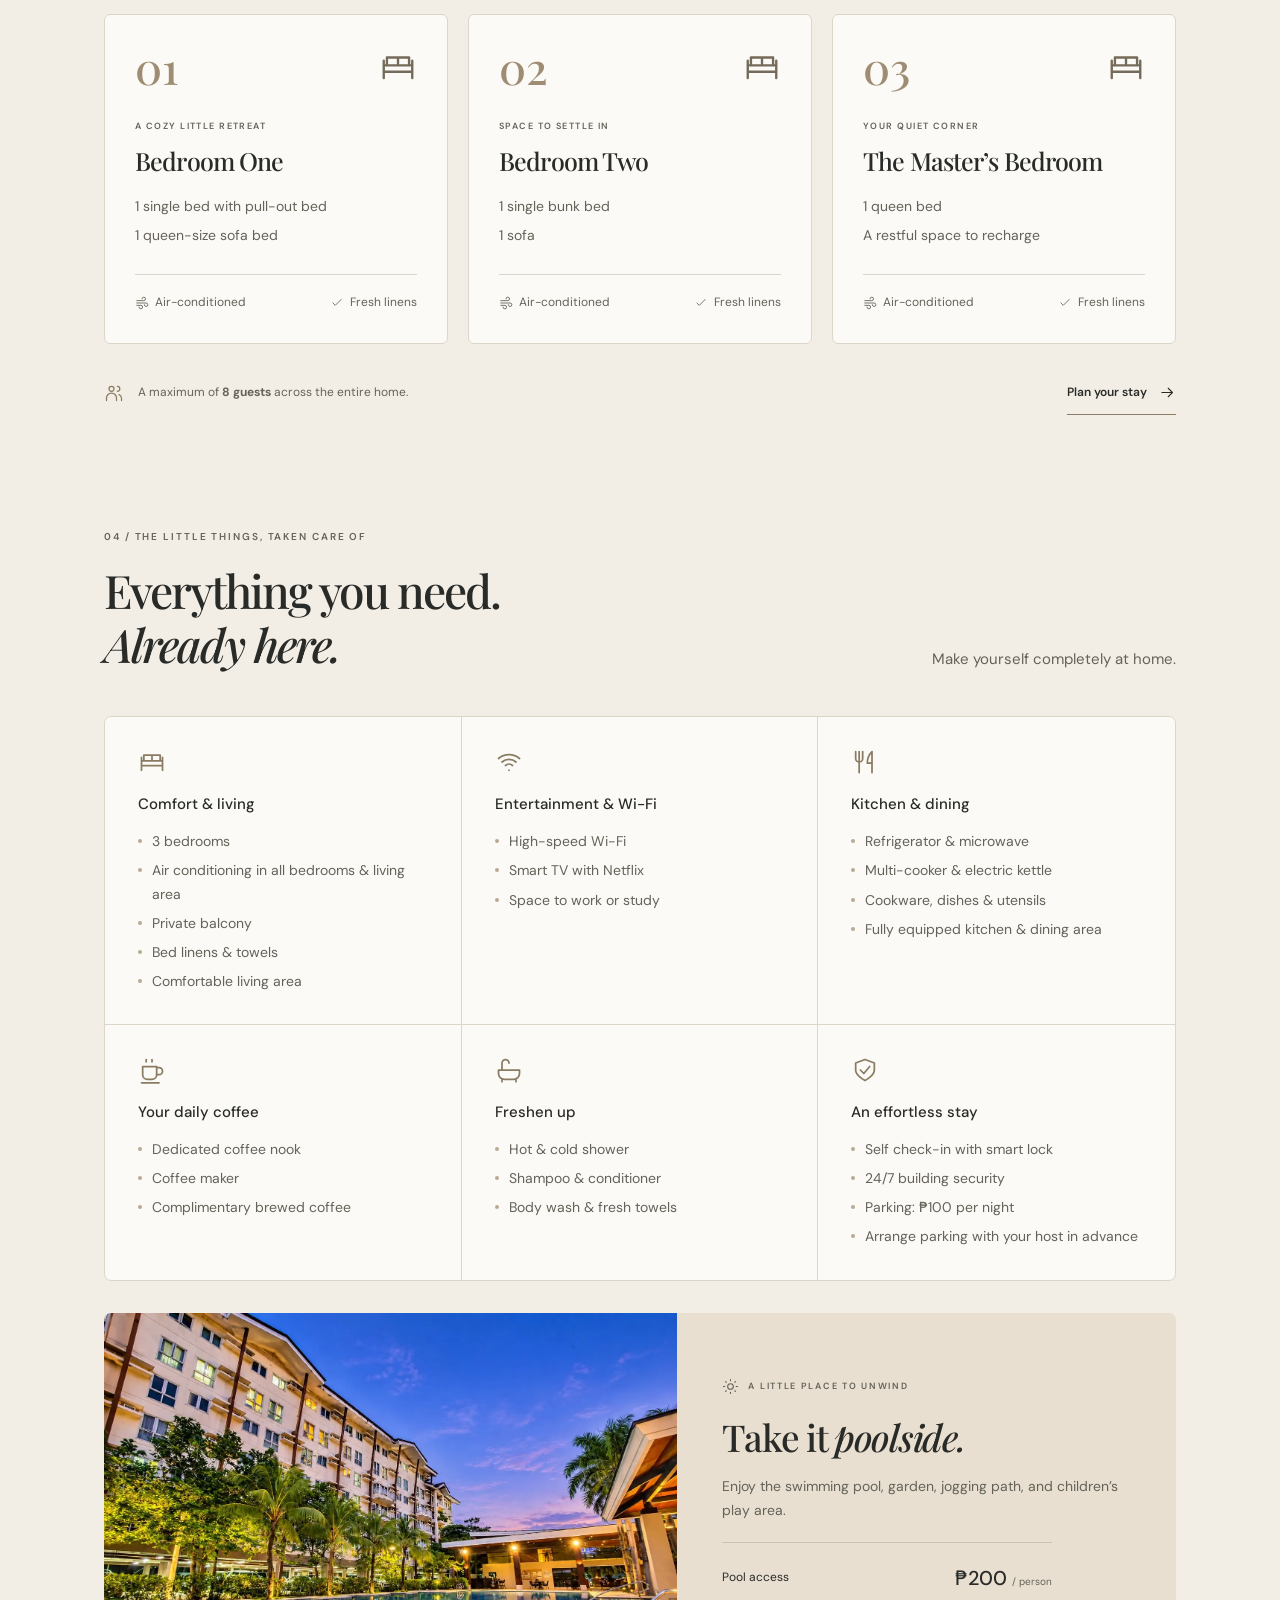
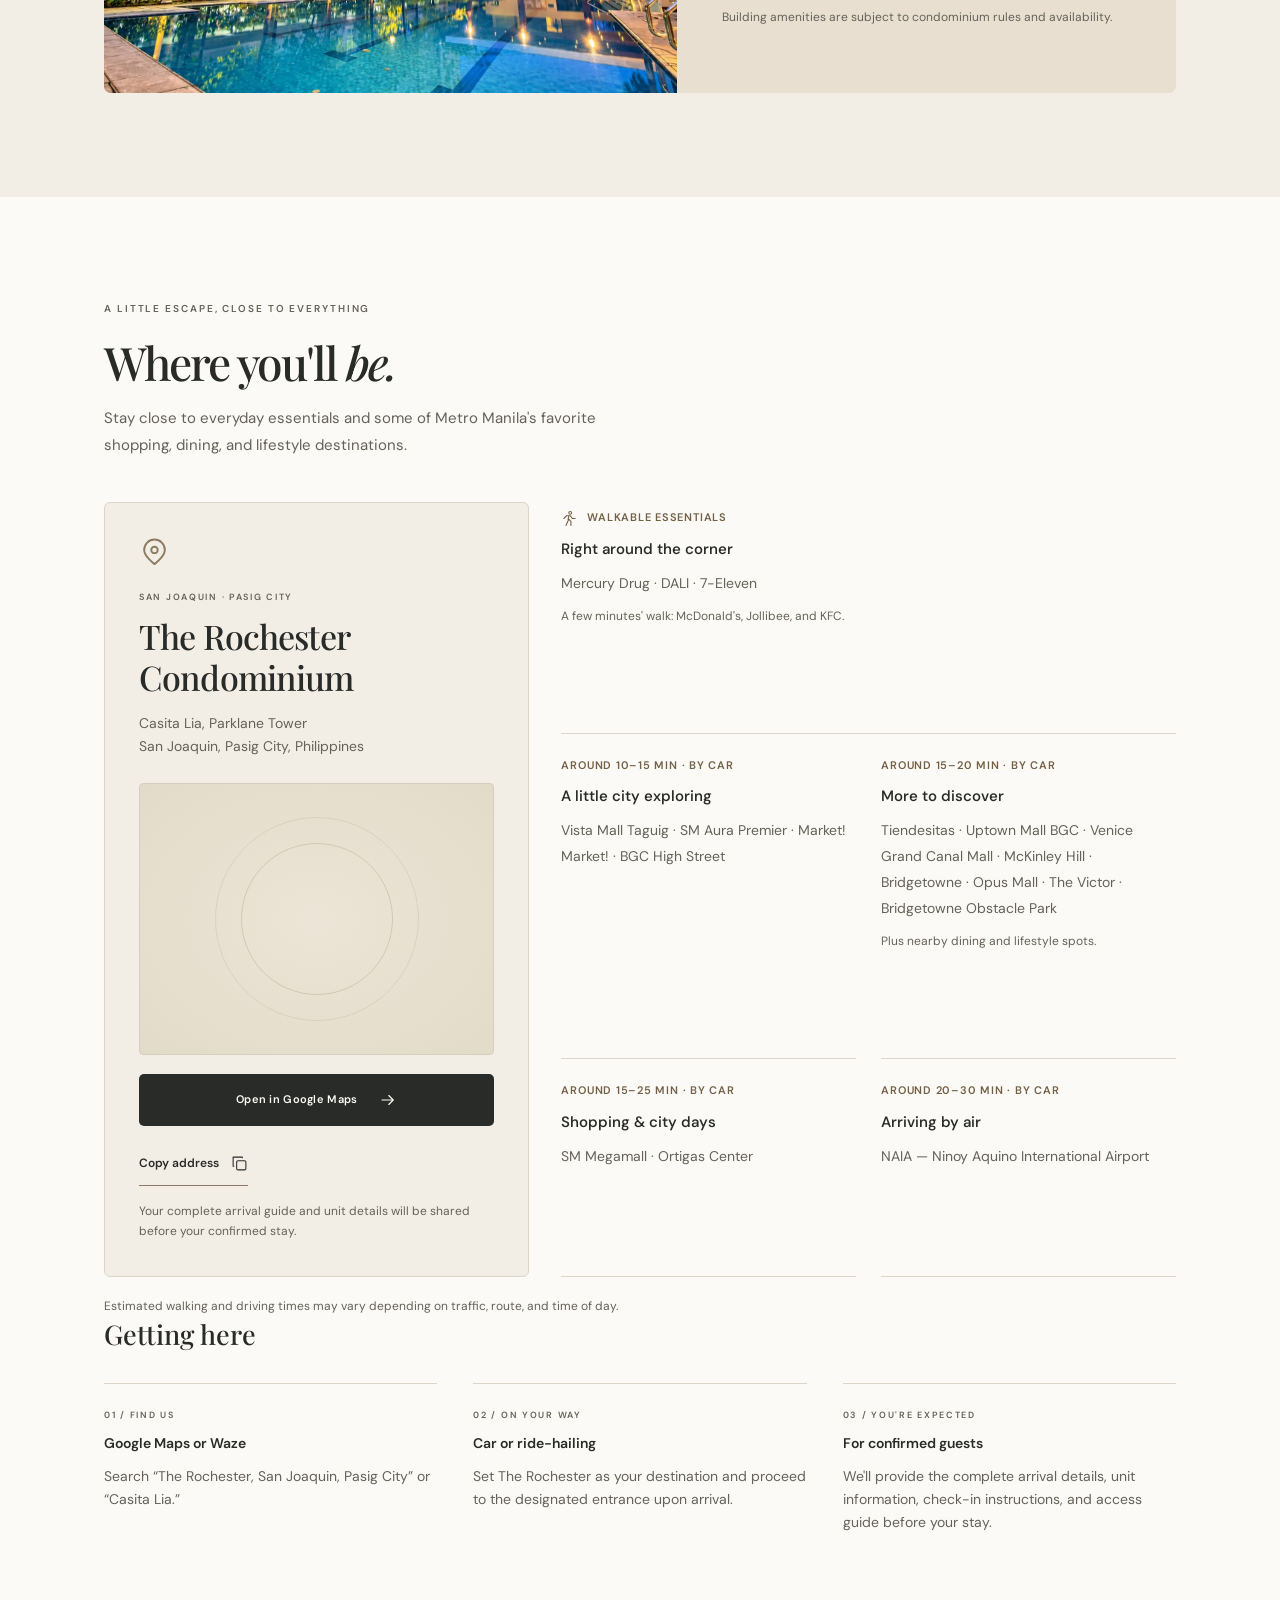
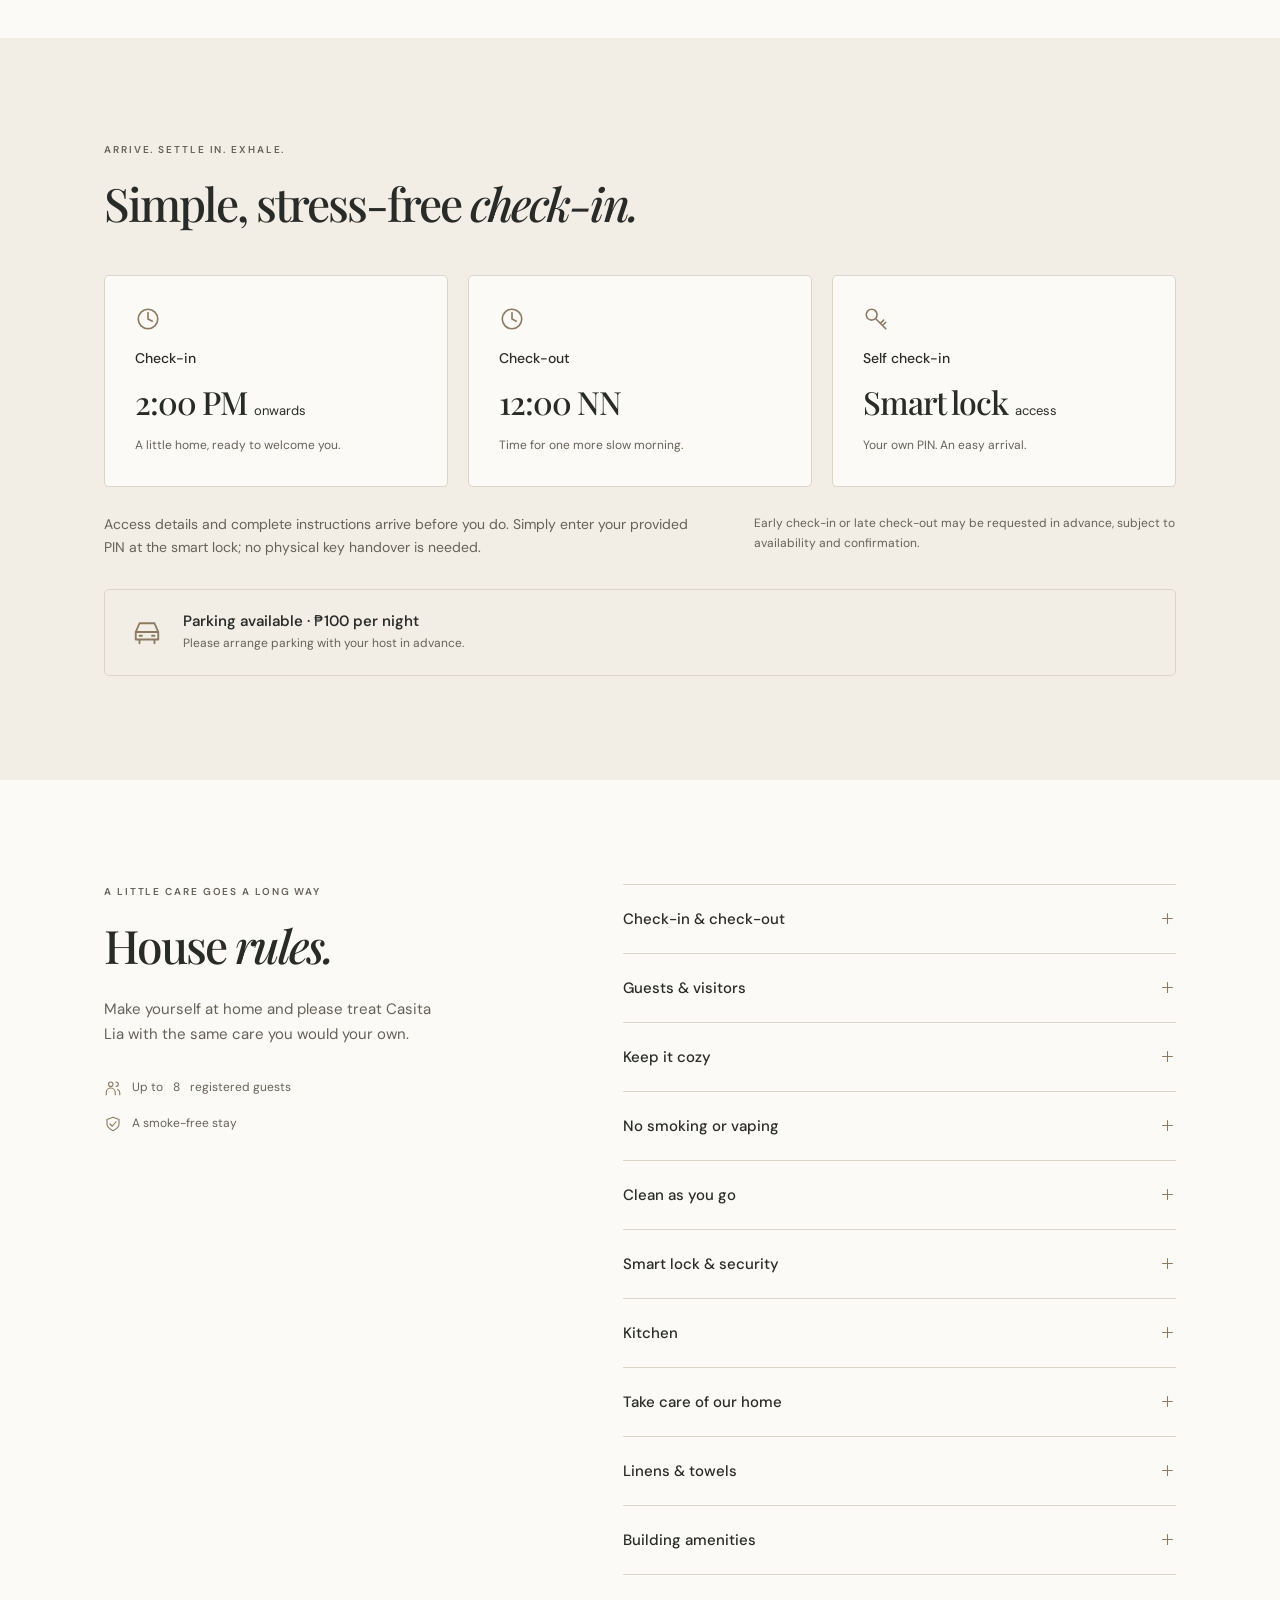
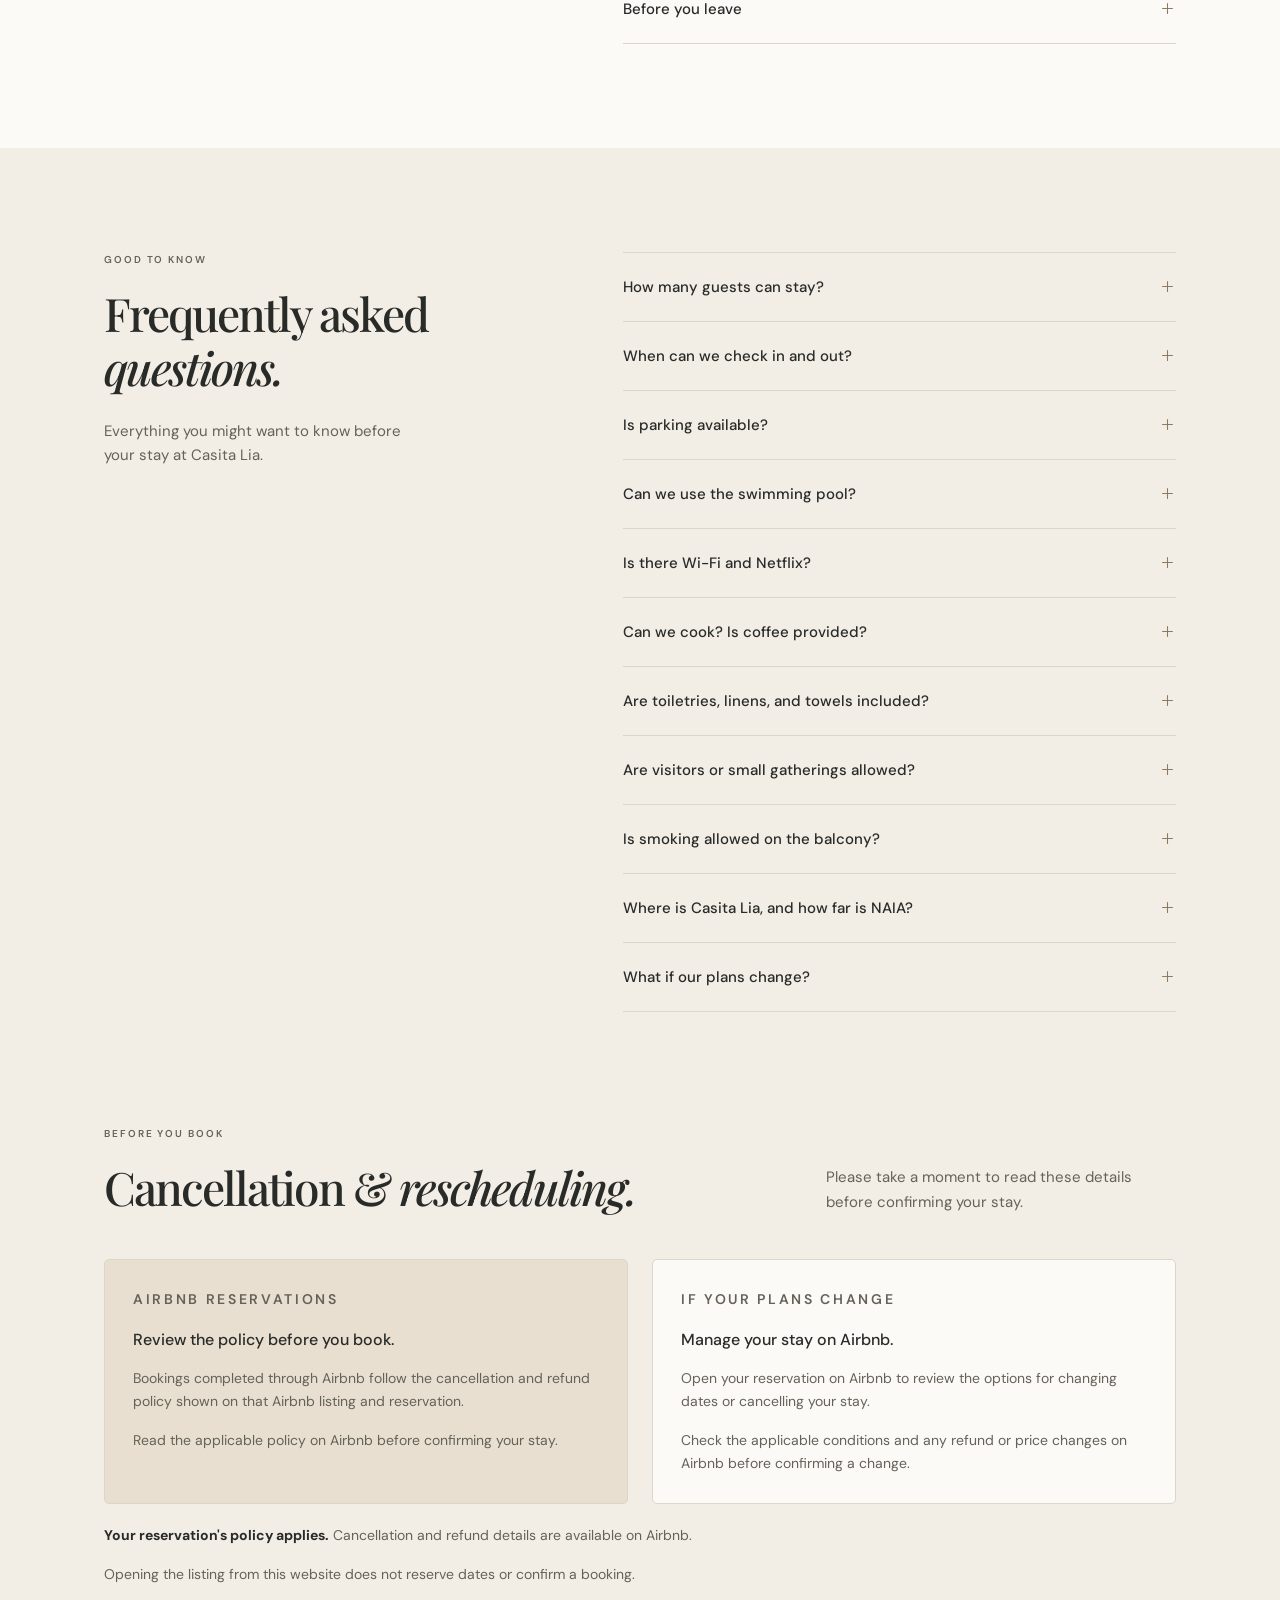
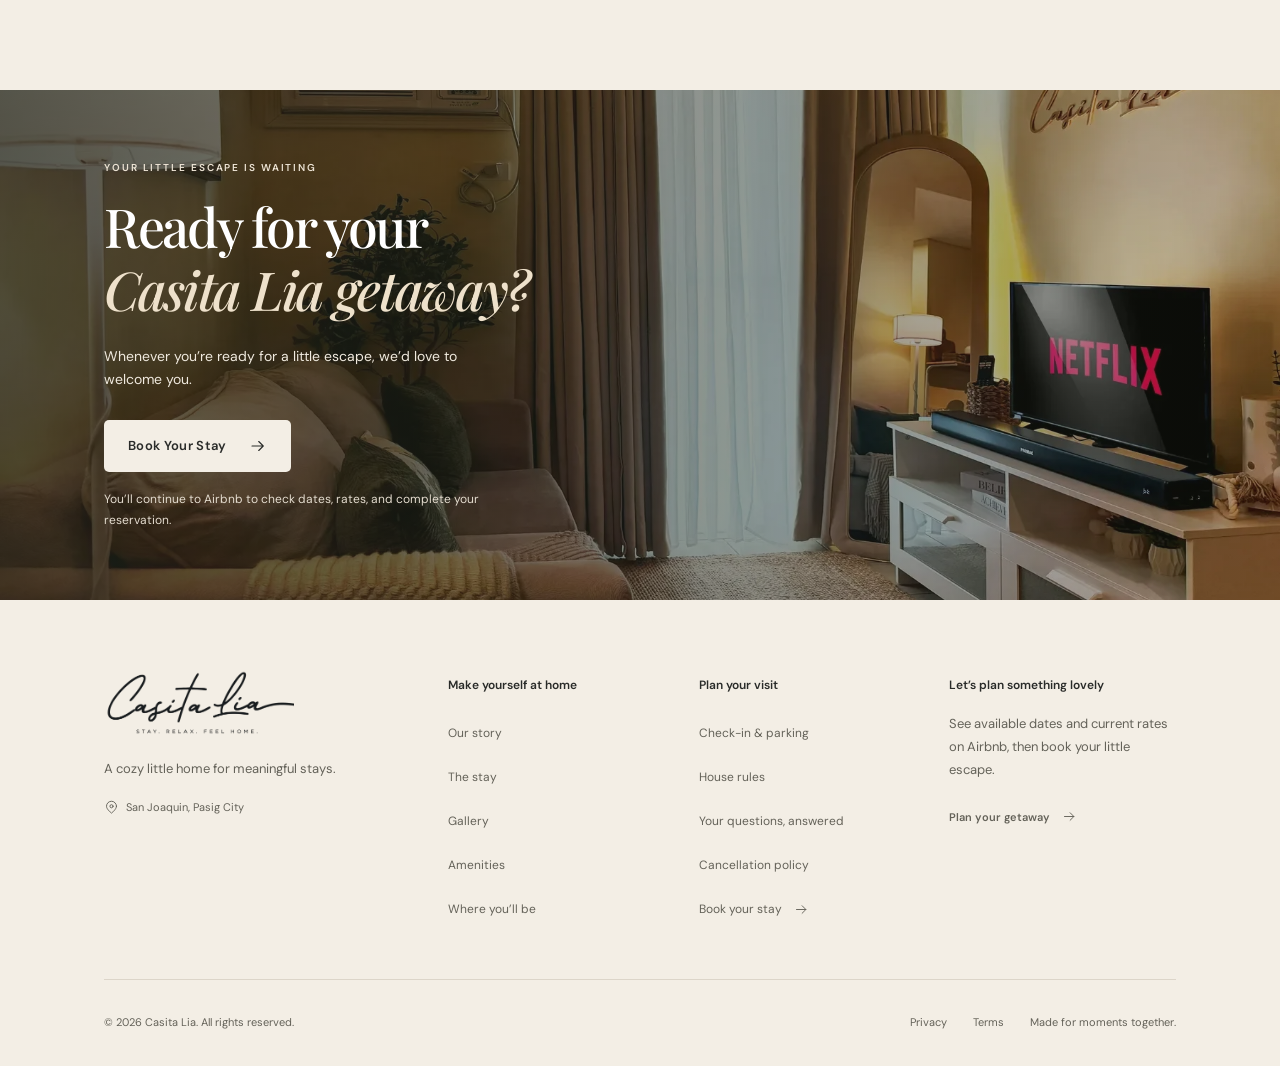
==== commit f9a0fcda: "Add files via upload" ====
--- a/index.html
+++ b/index.html
@@ -237,7 +237,9 @@
               <p class="eyebrow">San Joaquin · Pasig City</p>
               <h3>The Rochester<br />Condominium</h3>
               <p class="location-card__address">Casita Lia, Parklane Tower<br />San Joaquin, Pasig City, Philippines</p>
-              <div class="location-card__map" id="map-container"><button class="button button--light" type="button" data-load-map>Explore the map <svg class="icon" aria-hidden="true"><use href="#icon-pin" /></svg></button></div>
+              <div class="location-card__map is-loaded" id="map-container">
+                <iframe title="Casita Lia — The Rochester Condominium, Parklane Tower, San Joaquin, Pasig" src="https://www.google.com/maps/embed?pb=!1m18!1m12!1m3!1d3977.4850947439945!2d121.07734149999999!3d14.551638300000002!2m3!1f0!2f0!3f0!3m2!1i1024!2i768!4f13.1!3m3!1m2!1s0x3397c9004d2efd13%3A0x56808e6465ede42e!2sCasita%20Lia!5e1!3m2!1sen!2sph!4v1788961697283!5m2!1sen!2sph" width="100%" height="100%" style="border:0; display:block;" loading="eager" allowfullscreen referrerpolicy="strict-origin-when-cross-origin"></iframe>
+              </div>
               <div class="location-card__actions"><button class="text-link copy-address" type="button" data-copy-address data-address="Casita Lia, The Rochester Condominium, Parklane Tower, San Joaquin, Pasig, Metro Manila">Copy address <svg class="icon" aria-hidden="true"><use href="#icon-copy"/></svg></button><a class="button button--dark" href="https://www.google.com/maps/place/Casita+Lia/data=!4m2!3m1!1s0x3397c9004d2efd13:0x56808e6465ede42e" target="_blank" rel="noopener noreferrer">Open in Google Maps <svg class="icon" aria-hidden="true"><use href="#icon-arrow" /></svg></a></div>
               <p class="section-note">Your complete arrival guide and unit details will be shared before your confirmed stay.</p>
             </div>
@@ -359,6 +361,7 @@
 </nav>
 <div class="toast-notice" id="toast-notice" role="status" aria-live="polite"></div>
 <dialog class="lightbox" id="gallery-lightbox" aria-labelledby="lightbox-title"><div class="lightbox__top"><p>CASITA LIA <span>A look inside</span></p><button class="icon-button" type="button" data-close-dialog aria-label="Close photo gallery"><svg class="icon" aria-hidden="true"><use href="#icon-close"/></svg></button></div><div class="gallery-filters" data-gallery-filters hidden></div><div class="lightbox__stage"><button class="icon-button lightbox__prev" type="button" data-gallery-prev aria-label="Previous photo"><svg class="icon" aria-hidden="true"><use href="#icon-arrow"/></svg></button><figure><img class="lightbox__image" src="assets/Casita Lia Photos/1_Living Area/1_Hero.webp" width="1672" height="941" loading="lazy" decoding="async" alt="Casita Lia living space"/><figcaption><strong id="lightbox-title">The living space</strong><span id="lightbox-count" aria-live="polite">1 / 11</span></figcaption></figure><button class="icon-button" type="button" data-gallery-next aria-label="Next photo"><svg class="icon" aria-hidden="true"><use href="#icon-arrow"/></svg></button></div><div class="lightbox__thumbs" aria-label="Choose a photo"></div><p class="lightbox__hint">Use the arrow keys or swipe to explore.</p></dialog>
-<dialog class="policy-dialog" id="privacy-dialog" aria-labelledby="privacy-dialog-title"><div class="dialog-heading"><h2 id="privacy-dialog-title">Your <em>privacy.</em></h2><button class="icon-button" type="button" data-close-dialog aria-label="Close policy"><svg class="icon" aria-hidden="true"><use href="#icon-close"/></svg></button></div><p>Casita Lia's website showcases the property and does not process reservations or collect booking details.</p><p>Choosing a booking link takes you to Airbnb in a new tab. Airbnb's own <a class="text-link" href="https://www.airbnb.com/help/article/2855" target="_blank" rel="noopener noreferrer">privacy policy</a> and <a class="text-link" href="https://www.airbnb.com/help/article/2908" target="_blank" rel="noopener noreferrer">terms</a> apply when you use Airbnb to check dates, prices, and complete your reservation.</p><p>Fonts are loaded from Google Fonts. The interactive Google map loads only when you choose &ldquo;Explore the map&rdquo;; Google receives the connection information needed to display these services. External map links are governed by their providers' privacy policies.</p></dialog>
+<dialog class="policy-dialog" id="privacy-dialog" aria-labelledby="privacy-dialog-title"><div class="dialog-heading"><h2 id="privacy-dialog-title">Your <em>privacy.</em></h2><button class="icon-button" type="button" data-close-dialog aria-label="Close policy"><svg class="icon" aria-hidden="true"><use href="#icon-close"/></svg></button></div><p>Casita Lia's website showcases the property and does not process reservations or collect booking details.</p><p>Choosing a booking link takes you to Airbnb in a new tab. Airbnb's own <a class="text-link" href="https://www.airbnb.com/help/article/2855" target="_blank" rel="noopener noreferrer">privacy policy</a> and <a class="text-link" href="https://www.airbnb.com/help/article/2908" target="_blank" rel="noopener noreferrer">terms</a> apply when you use Airbnb to check dates, prices, and complete your reservation.</p><p>Fonts are loaded from Google Fonts. The interactive Google map loads automatically; Google receives the connection information needed to display these services. External map links are governed by their providers' privacy policies.</p></dialog>
 <dialog class="policy-dialog" id="terms-dialog" aria-labelledby="terms-dialog-title"><div class="dialog-heading"><h2 id="terms-dialog-title">A cozy <em>stay.</em></h2><button class="icon-button" type="button" data-close-dialog aria-label="Close policy"><svg class="icon" aria-hidden="true"><use href="#icon-close"/></svg></button></div><p>Casita Lia's website provides property information. Reservations are completed through Airbnb. Opening a booking link does not hold dates or confirm a reservation.</p><p>Airbnb handles availability, reservation creation, booking confirmation, and applicable payment processing. Current accommodation rates, fees, taxes where applicable, and the final booking total are displayed on Airbnb.</p><p>Casita Lia accommodates a maximum of <span data-property="maximumGuests">8</span> guests. Check-in is from <span data-property="checkInTime">3:00 PM</span> and check-out is by <span data-property="checkOutTime">12:00 NN</span>.</p><p>Guests must follow the house rules and condominium regulations. Pool access is <span data-property="poolPrice">&#8369;200</span> per person, subject to condominium rules and availability. Parking is <span data-property="parkingPrice">&#8369;100</span> per night and should be arranged in advance.</p><p>Bookings completed through Airbnb follow the booking-specific cancellation and refund policy shown on the Airbnb listing and reservation. Review those details and Airbnb's <a class="text-link" href="https://www.airbnb.com/help/article/2908" target="_blank" rel="noopener noreferrer">terms</a> before booking.</p></dialog>
 <noscript><div class="noscript-note">Enable JavaScript to use the Airbnb booking links and open the photo gallery. Property details, photos, house rules, and the location guide remain available on this page.</div></noscript><script src="script.js" defer></script></body></html>
+
